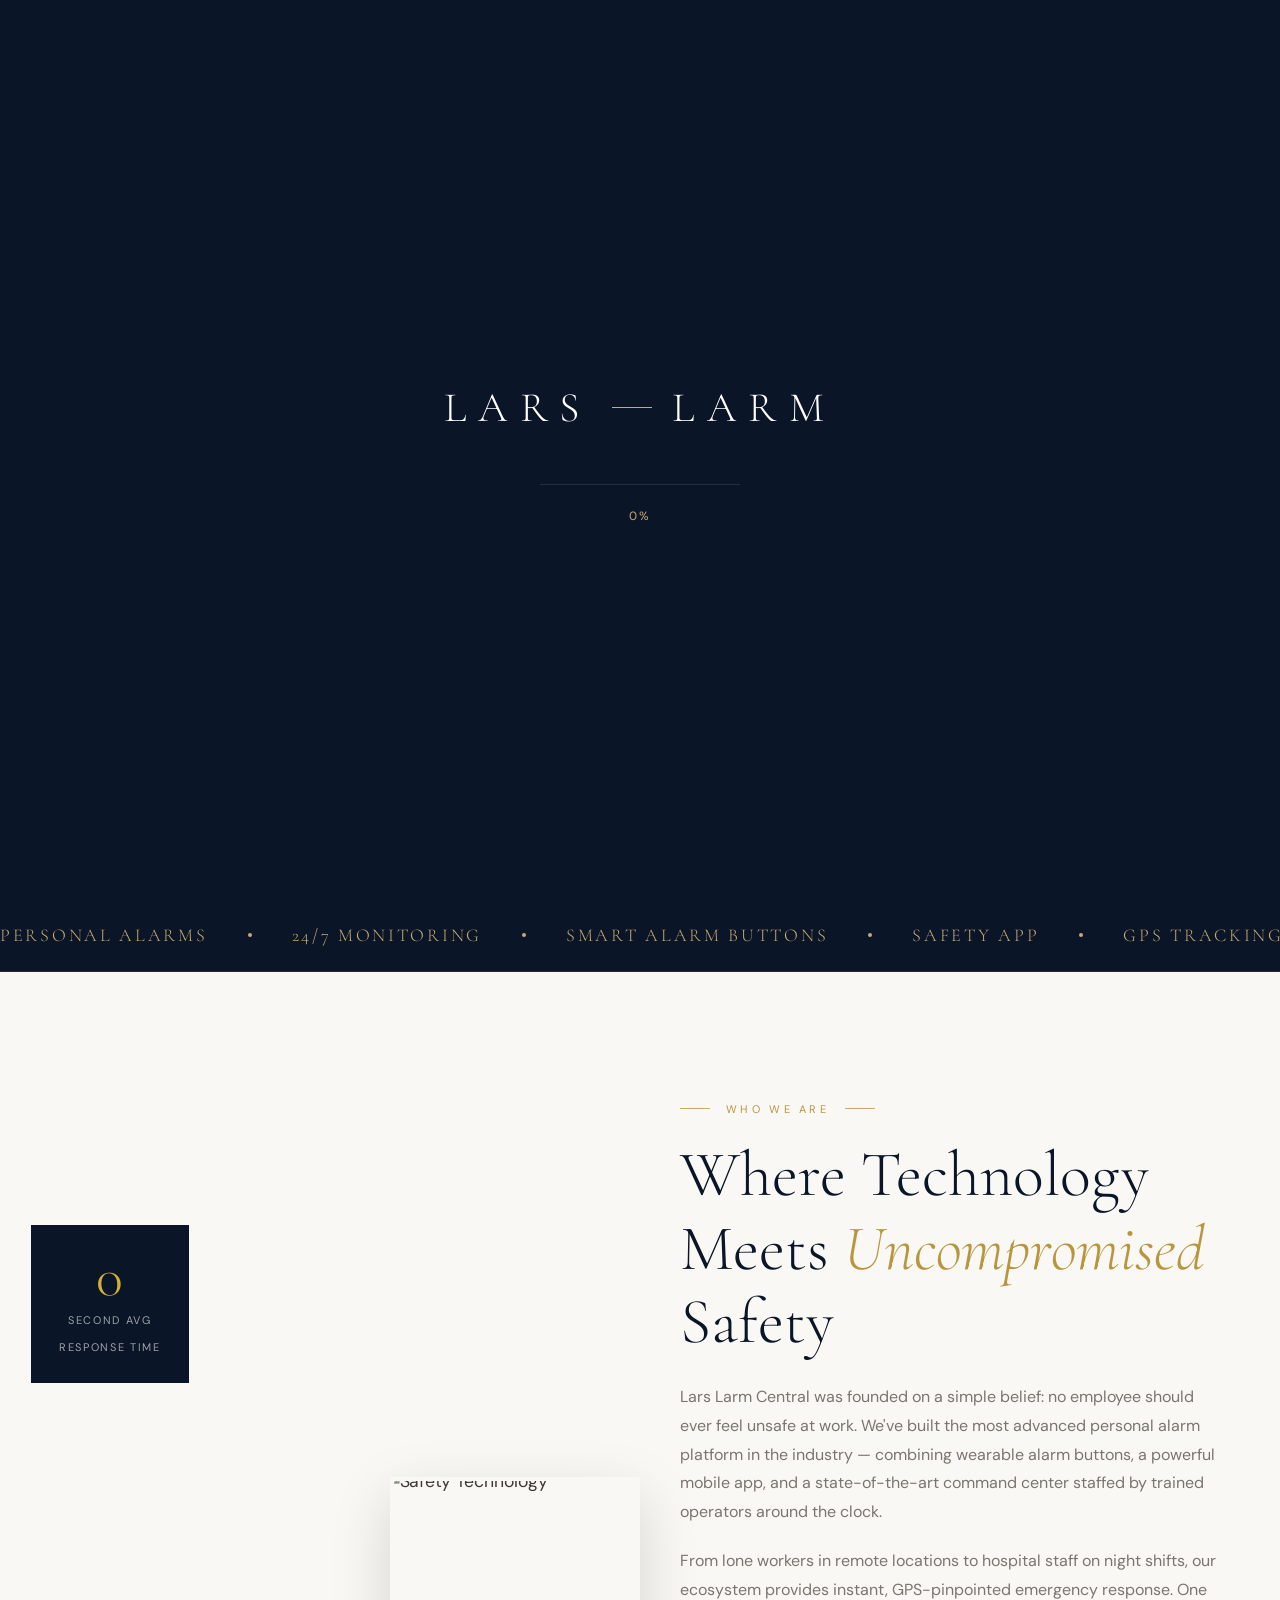
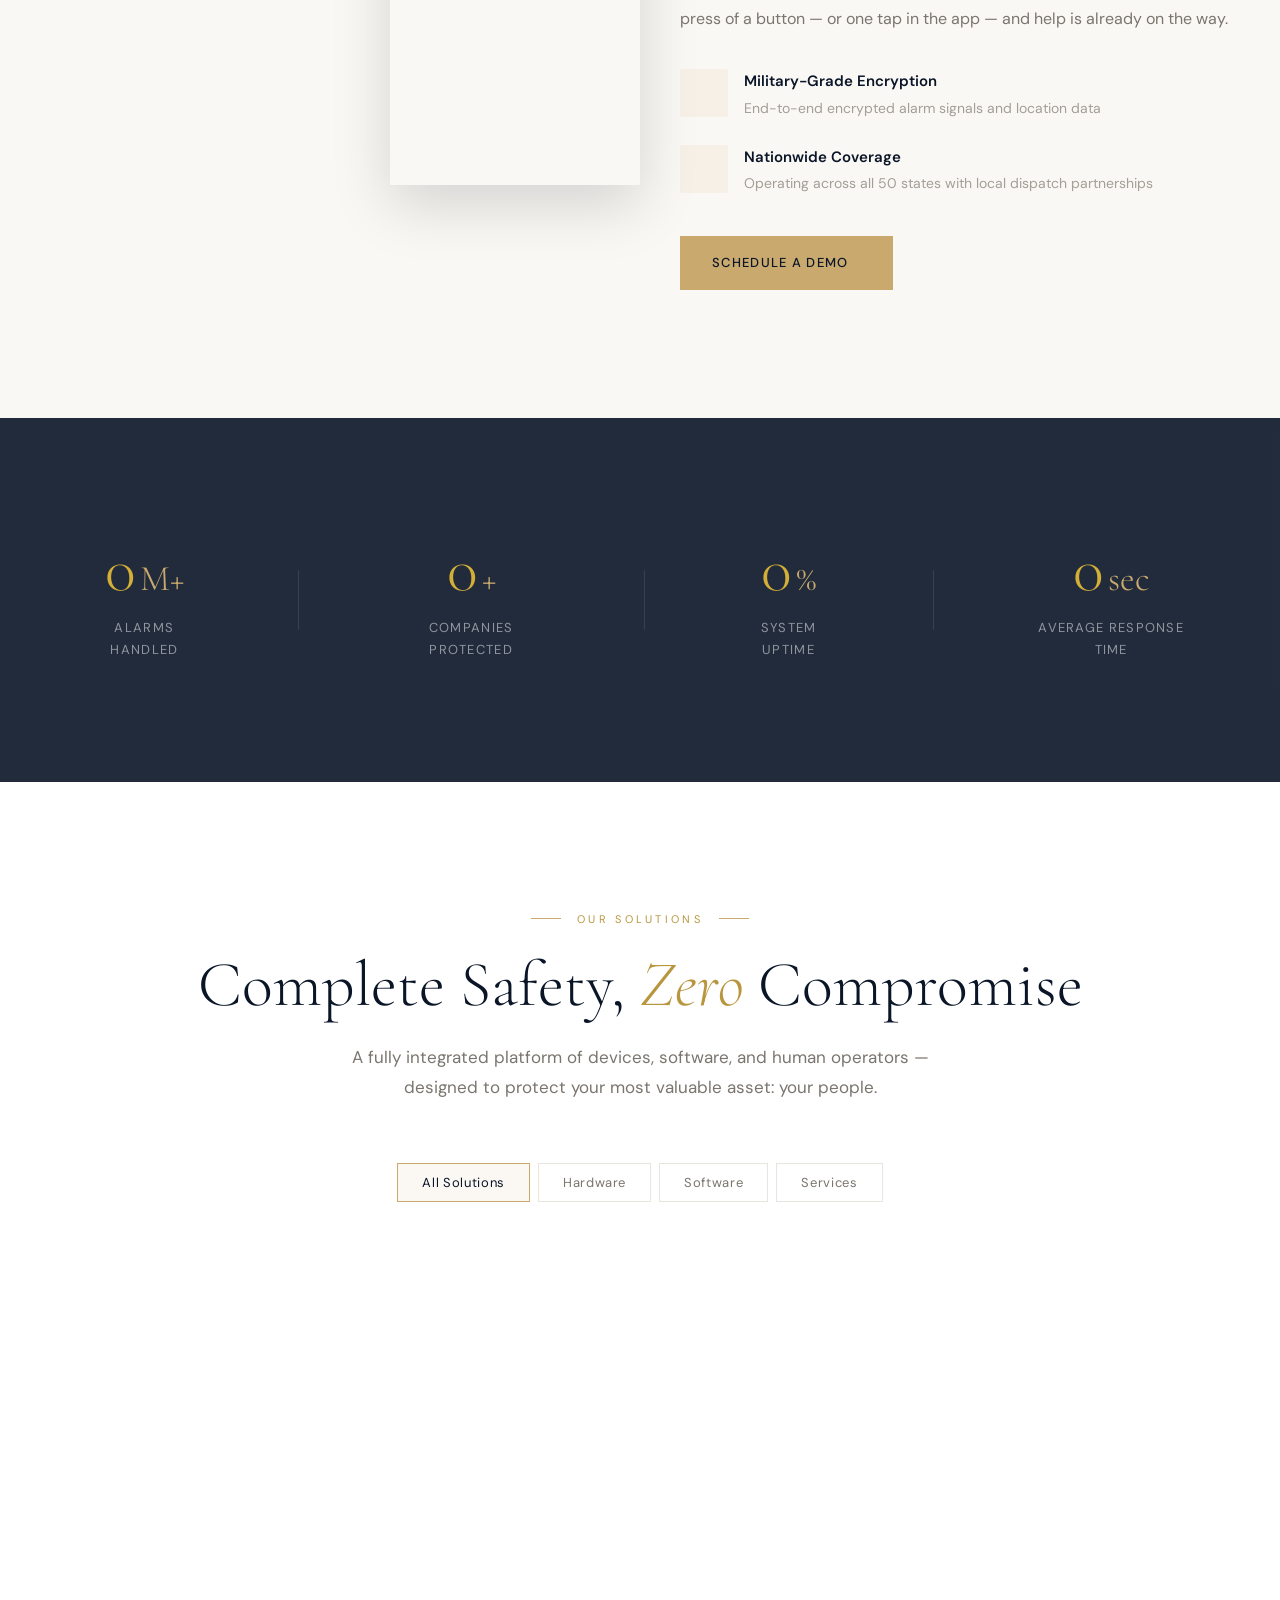
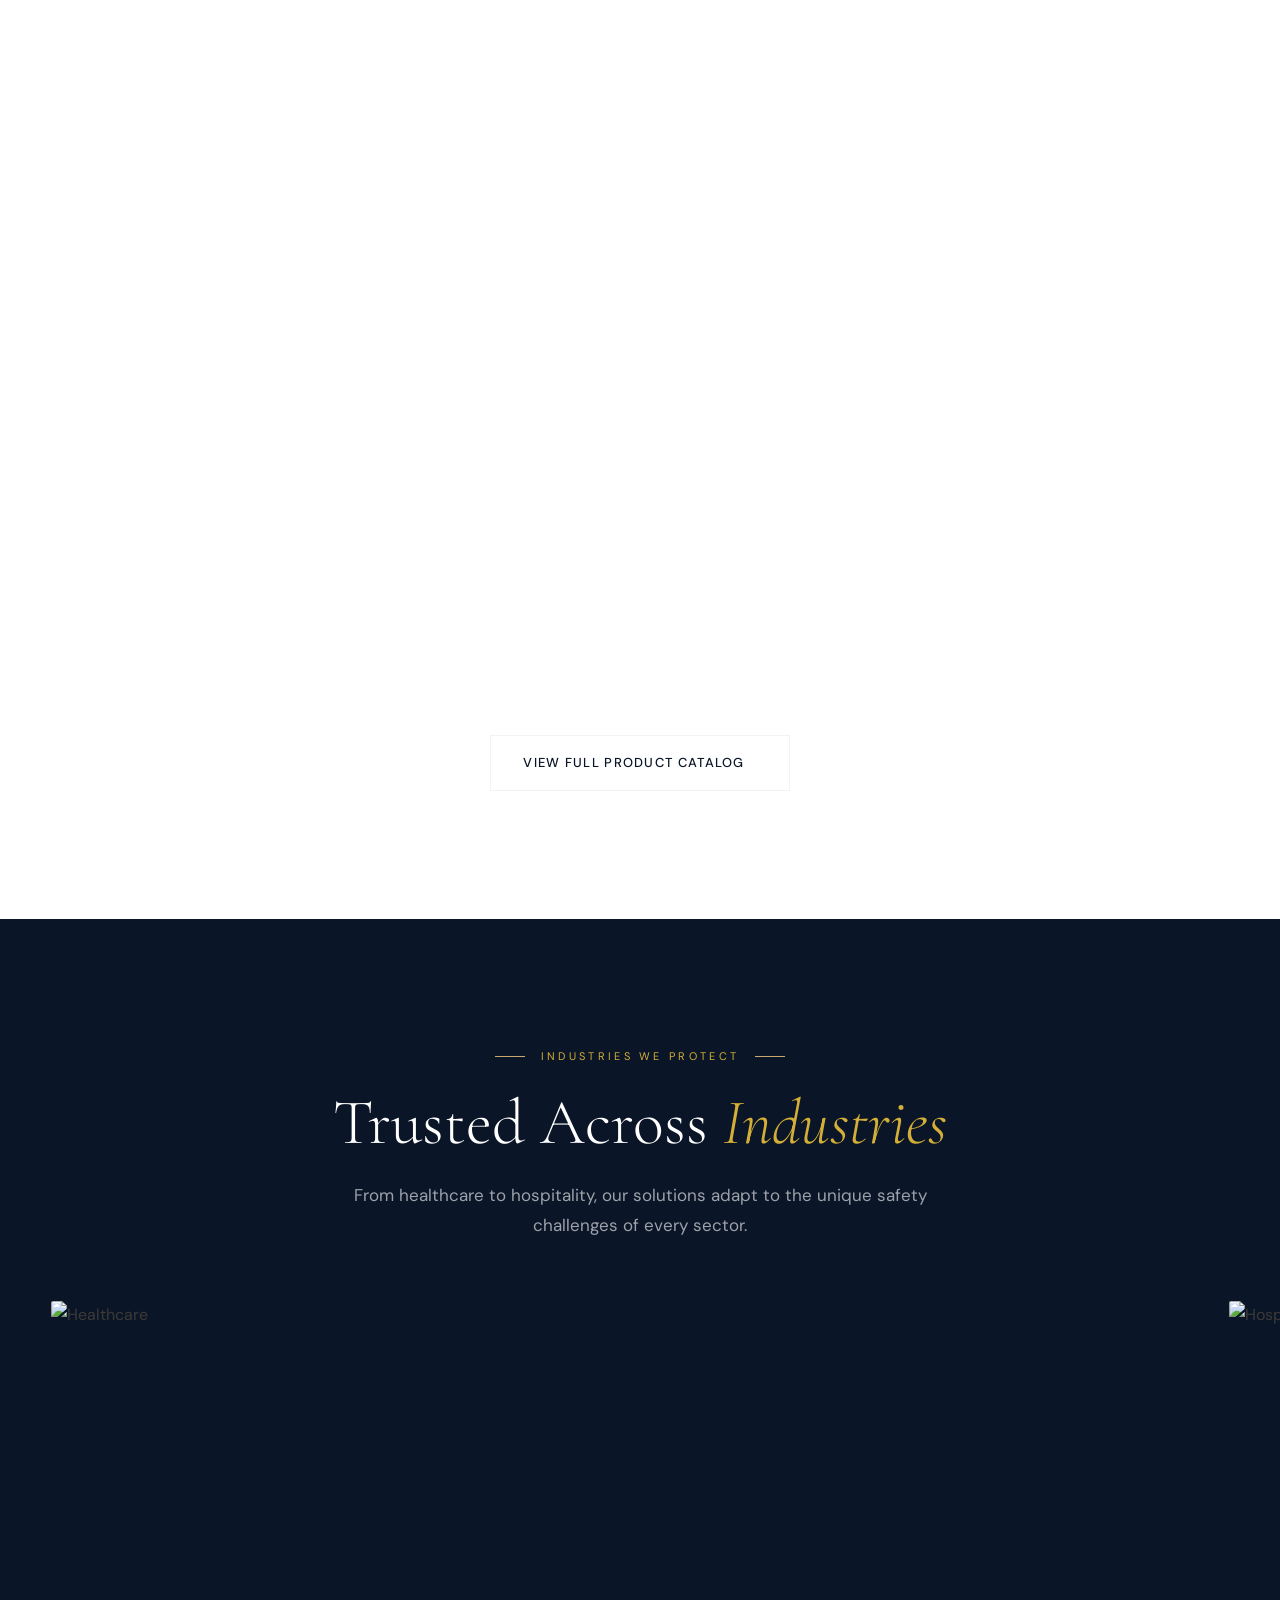
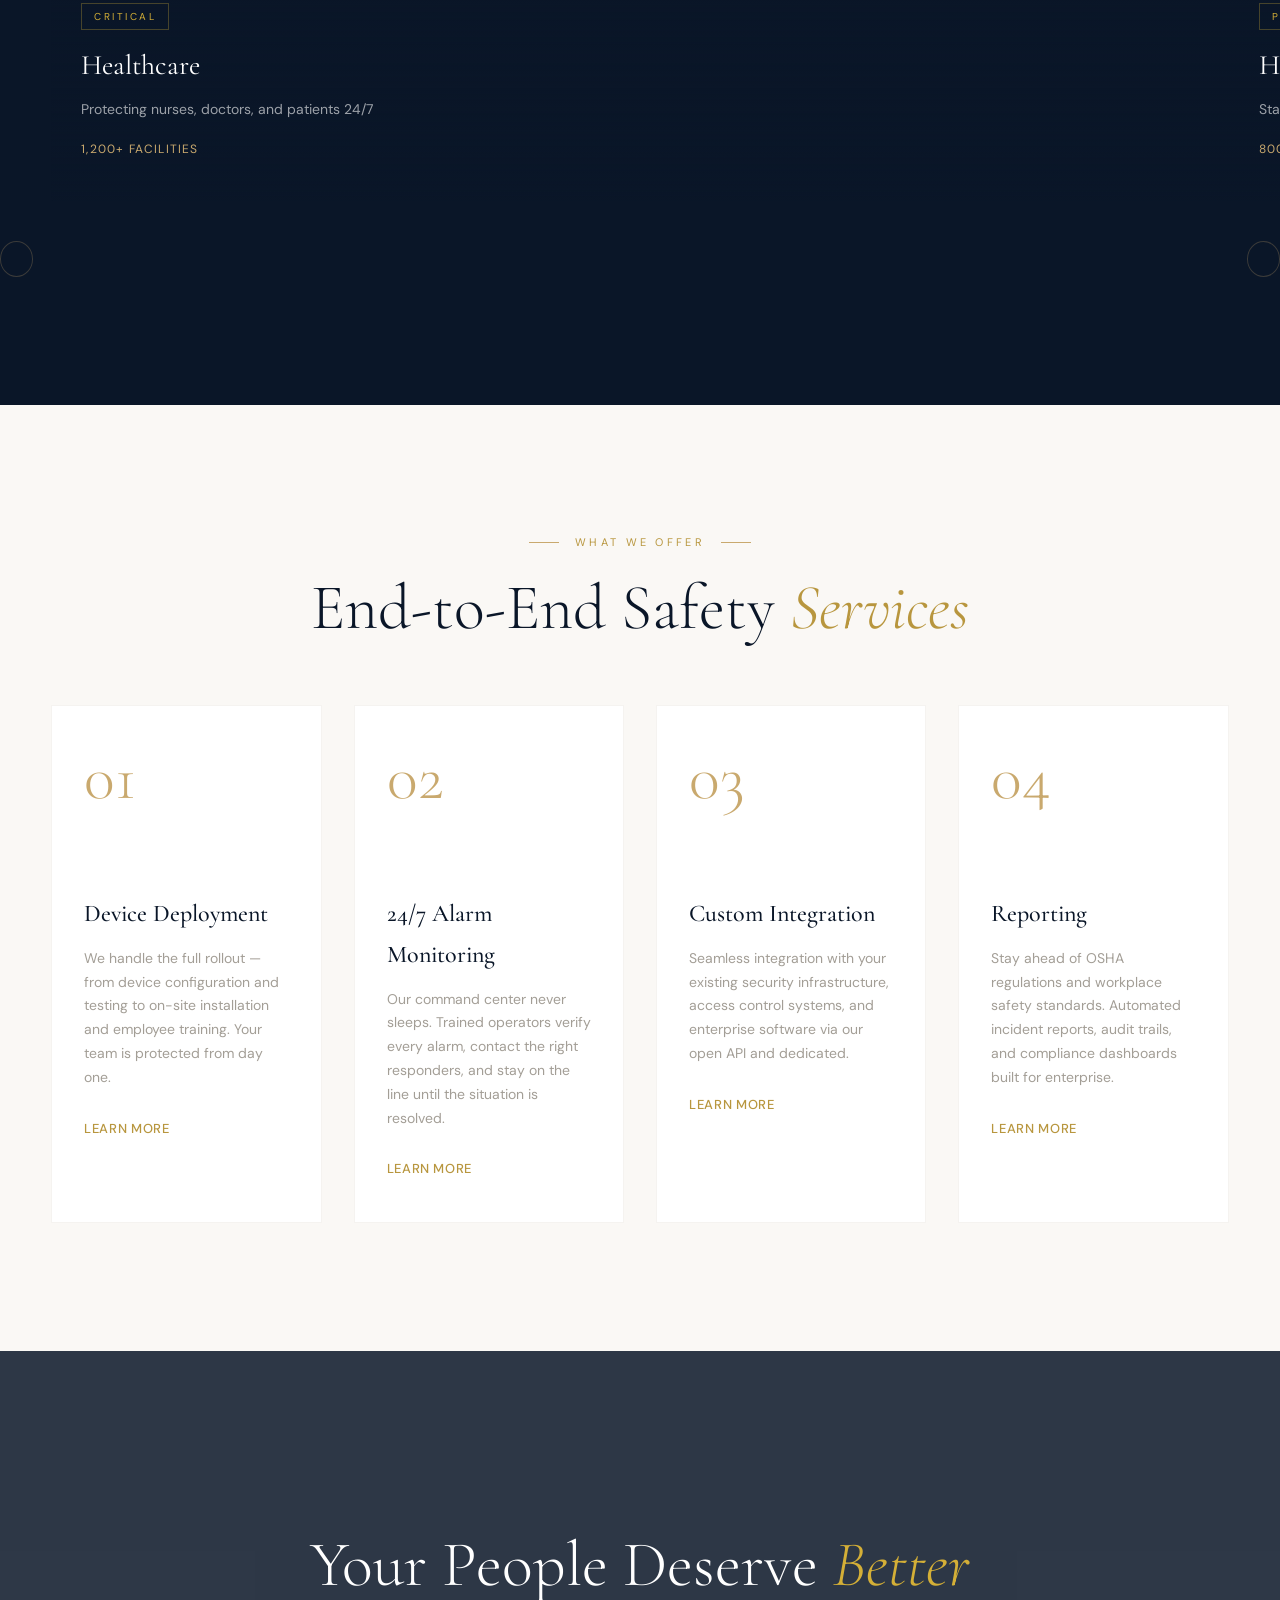
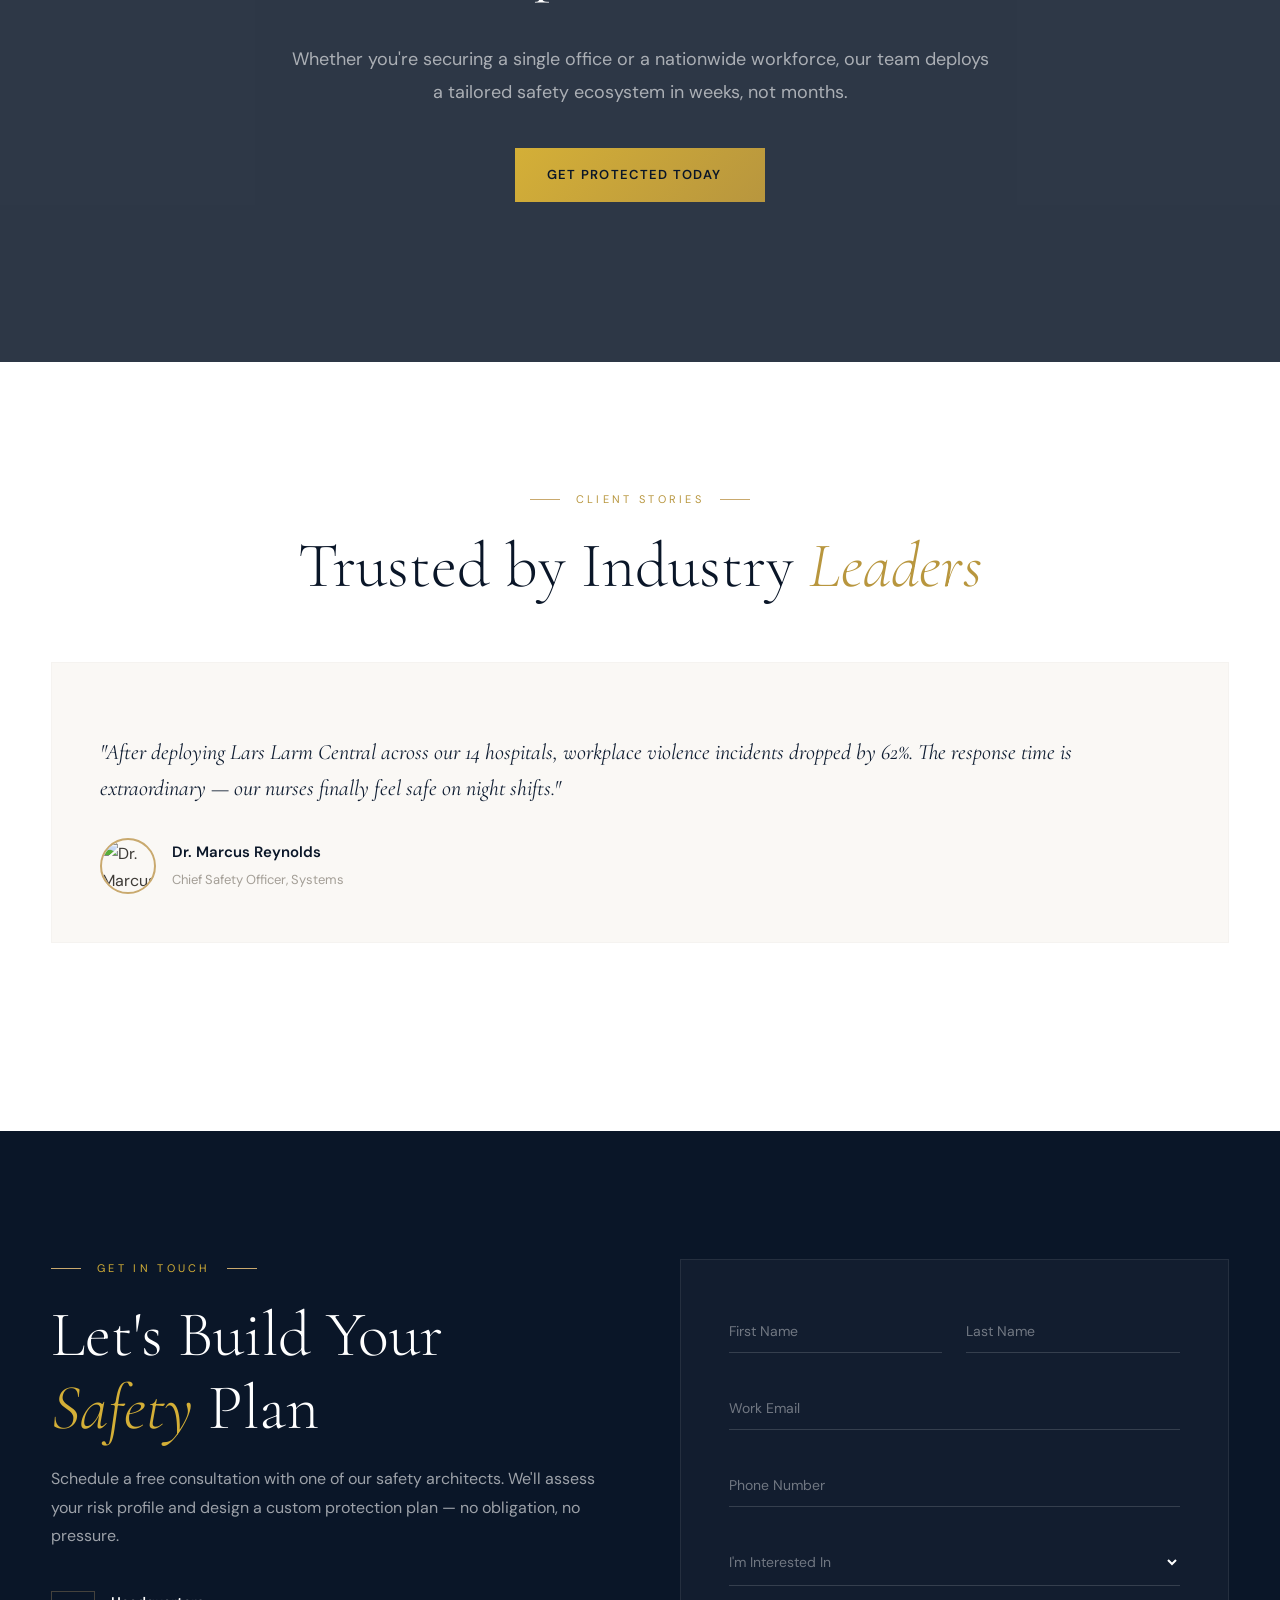
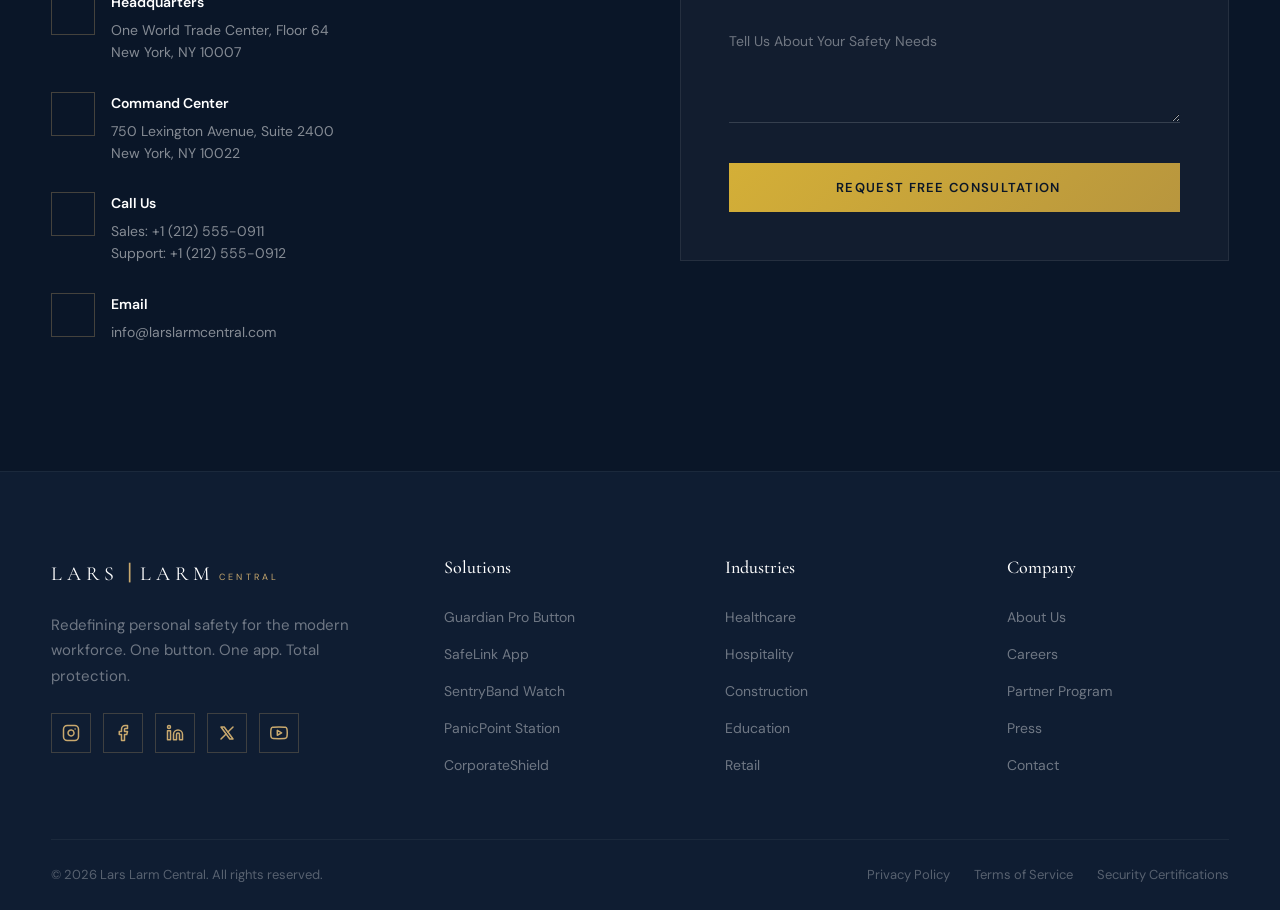
==== index.html @ afd038c5 "mobil" ====
<!doctype html>
<html lang="en">
  <head>
    <meta charset="UTF-8" />
    <meta name="viewport" content="width=device-width, initial-scale=1.0" />
    <title>Lars | Premium</title>
    <meta
      name="description"
      content="Elite personal alarm systems for businesses. 24/7 monitoring, smart alarm buttons, and a powerful safety app — protecting your workforce across New York and beyond."
    />

    <!-- Preconnect for performance -->
    <link rel="preconnect" href="https://fonts.googleapis.com" />
    <link rel="preconnect" href="https://fonts.gstatic.com" crossorigin />

    <!-- Premium Typography -->
    <link
      href="https://fonts.googleapis.com/css2?family=Cormorant+Garamond:ital,wght@0,300;0,400;0,500;0,600;0,700;1,300;1,400&family=DM+Sans:ital,opsz,wght@0,9..40,300;0,9..40,400;0,9..40,500;0,9..40,700;1,9..40,400&display=swap"
      rel="stylesheet"
    />

    <!-- GSAP for premium animations -->
    <script src="https://cdnjs.cloudflare.com/ajax/libs/gsap/3.12.5/gsap.min.js"></script>
    <script src="https://cdnjs.cloudflare.com/ajax/libs/gsap/3.12.5/ScrollTrigger.min.js"></script>
    <script src="https://cdnjs.cloudflare.com/ajax/libs/gsap/3.12.5/ScrollToPlugin.min.js"></script>

    <!-- Swiper for elegant sliders -->
    <link
      rel="stylesheet"
      href="https://cdn.jsdelivr.net/npm/swiper@11/swiper-bundle.min.css"
    />
    <script src="https://cdn.jsdelivr.net/npm/swiper@11/swiper-bundle.min.js"></script>

    <!-- Lucide Icons -->
    <script src="https://unpkg.com/lucide@latest"></script>

    <link rel="stylesheet" href="css/style.css" />
  </head>
  <body>
    <!-- ============ CUSTOM CURSOR ============ -->
    <div class="cursor" id="cursor"></div>
    <div class="cursor-follower" id="cursor-follower"></div>

    <!-- ============ PRELOADER ============ -->
    <div class="preloader" id="preloader">
      <div class="preloader-inner">
        <div class="preloader-logo">
          <span class="preloader-text">LARS</span>
          <span class="preloader-divider"></span>
          <span class="preloader-text">LARM</span>
        </div>
        <div class="preloader-bar">
          <div class="preloader-progress" id="preloader-progress"></div>
        </div>
        <span class="preloader-percent" id="preloader-percent">0%</span>
      </div>
    </div>

    <!-- ============ NAVIGATION ============ -->
    <header class="header" id="header">
      <nav class="nav">
        <a href="#" class="nav-logo">
          <span class="logo-text">LA<span class="logo-mobile-hide">RS</span></span>
          <span class="logo-separator">|</span>
          <span class="logo-text">LARM</span>
          <span class="logo-sub">CENTRAL</span>
        </a>

        <ul class="nav-links" id="nav-links">
          <li>
            <a href="#hero" class="nav-link active" data-hover="Home">Home</a>
          </li>
          <li>
            <a href="#about" class="nav-link" data-hover="About">About</a>
          </li>
          <li>
            <a href="#properties" class="nav-link" data-hover="Solutions">Solutions</a
            >
          </li>
          <li>
            <a href="#services" class="nav-link" data-hover="Services"
              >Services</a
            >
          </li>
          <li>
            <a href="#testimonials" class="nav-link" data-hover="Reviews"
              >Reviews</a
            >
          </li>
          <li>
            <a href="#contact" class="nav-link" data-hover="Contact">Contact</a>
          </li>
        </ul>

        <div class="nav-actions">
          <button class="nav-cta magnetic-btn">Demo</button>
          <button
            class="theme-toggle magnetic-btn"
            id="theme-toggle"
            aria-label="Toggle dark mode"
          >
            <div class="theme-toggle-track">
              <div class="theme-toggle-thumb">
                <svg
                  class="theme-icon sun-icon"
                  viewBox="0 0 24 24"
                  fill="none"
                  stroke="currentColor"
                  stroke-width="2"
                >
                  <circle cx="12" cy="12" r="5" />
                  <line x1="12" y1="1" x2="12" y2="3" />
                  <line x1="12" y1="21" x2="12" y2="23" />
                  <line x1="4.22" y1="4.22" x2="5.64" y2="5.64" />
                  <line x1="18.36" y1="18.36" x2="19.78" y2="19.78" />
                  <line x1="1" y1="12" x2="3" y2="12" />
                  <line x1="21" y1="12" x2="23" y2="12" />
                  <line x1="4.22" y1="19.78" x2="5.64" y2="18.36" />
                  <line x1="18.36" y1="5.64" x2="19.78" y2="4.22" />
                </svg>
                <svg
                  class="theme-icon moon-icon"
                  viewBox="0 0 24 24"
                  fill="none"
                  stroke="currentColor"
                  stroke-width="2"
                >
                  <path d="M21 12.79A9 9 0 1 1 11.21 3 7 7 0 0 0 21 12.79z" />
                </svg>
              </div>
            </div>
          </button>
          <button class="nav-toggle" id="nav-toggle" aria-label="Toggle menu">
            <span></span>
            <span></span>
            <span></span>
          </button>
        </div>
      </nav>
    </header>

    <!-- ============ MOBILE MENU ============ -->
    <div class="mobile-menu" id="mobile-menu">
      <div class="mobile-menu-inner">
        <ul class="mobile-menu-links">
          <li><a href="#hero" class="mobile-link">Home</a></li>
          <li><a href="#about" class="mobile-link">About</a></li>
          <li><a href="#properties" class="mobile-link">Solutions</a></li>
          <li><a href="#neighborhoods" class="mobile-link">Industries</a></li>
          <li><a href="#services" class="mobile-link">Services</a></li>
          <li><a href="#testimonials" class="mobile-link">Reviews</a></li>
          <li><a href="#contact" class="mobile-link">Contact</a></li>
        </ul>
        <div class="mobile-menu-footer">
          <p>+1 (212) 555-0911</p>
          <p>info@larslarmcentral.com</p>
        </div>
      </div>
    </div>

    <!-- ============ HERO SECTION ============ -->
    <section class="hero" id="hero">
      <div class="hero-bg">
        <div
          class="hero-slide active"
          style="
            background-image: url(&quot;https://images.unsplash.com/photo-1497366216548-37526070297c?w=1920&q=80&quot;);
          "
        ></div>
        <div
          class="hero-slide"
          style="
            background-image: url(&quot;https://images.unsplash.com/photo-1553877522-43269d4ea984?w=1920&q=80&quot;);
          "
        ></div>
        <div
          class="hero-slide"
          style="
            background-image: url(&quot;https://images.unsplash.com/photo-1551434678-e076c223a692?w=1920&q=80&quot;);
          "
        ></div>
        <div class="hero-overlay"></div>
      </div>

      <div class="hero-particles" id="hero-particles"></div>

      <div class="hero-content">
        <div class="hero-badge">
          <span class="badge-line"></span>
          <span class="badge-text">Enterprise Solutions</span>
          <span class="badge-line"></span>
        </div>
        <h1 class="hero-title">
          <span class="title-line"
            ><span class="title-word">Protecting</span></span
          >
          <span class="title-line"
            ><span class="title-word">Every</span>
            <span class="title-word accent">Heartbeat</span></span
          >
        </h1>
        <p class="hero-subtitle">
          One tap. Instant response. Our personal alarm ecosystem connects your
          workforce to a 24/7 command center — because every second matters when
          safety is on the line.
        </p>
        <div class="hero-actions">
          <a href="#properties" class="btn btn-primary magnetic-btn">
            <span class="btn-text">Solutions</span>
            <span class="btn-icon"><i data-lucide="arrow-right"></i></span>
          </a>
          <a href="#about" class="btn btn-outline magnetic-btn">
            <span class="btn-text">How It Works</span>
          </a>
        </div>
      </div>

      <div class="hero-scroll-indicator">
        <div class="scroll-line"></div>
        <span>Scroll to explore</span>
      </div>

      <div class="hero-slide-counter">
        <span class="current-slide">01</span>
        <span class="slide-divider">/</span>
        <span class="total-slides">03</span>
      </div>
    </section>

    <!-- ============ MARQUEE BANNER ============ -->
    <div class="marquee-section">
      <div class="marquee-track">
        <div class="marquee-content">
          <span>Personal Alarms</span><span class="marquee-dot"></span>
          <span>24/7 Monitoring</span><span class="marquee-dot"></span>
          <span>Smart Alarm Buttons</span><span class="marquee-dot"></span>
          <span>Safety App</span><span class="marquee-dot"></span>
          <span>GPS Tracking</span><span class="marquee-dot"></span>
          <span>Instant Response</span><span class="marquee-dot"></span>
          <span>Personal Alarms</span><span class="marquee-dot"></span>
          <span>24/7 Monitoring</span><span class="marquee-dot"></span>
          <span>Smart Alarm Buttons</span><span class="marquee-dot"></span>
          <span>Safety App</span><span class="marquee-dot"></span>
          <span>GPS Tracking</span><span class="marquee-dot"></span>
          <span>Instant Response</span><span class="marquee-dot"></span>
        </div>
      </div>
    </div>

    <!-- ============ ABOUT SECTION ============ -->
    <section class="about" id="about">
      <div class="container">
        <div class="about-grid">
          <div class="about-images">
            <div class="about-img-wrapper img-reveal">
              <img
                src="https://images.unsplash.com/photo-1550751827-4bd374c3f58b?w=800&q=80"
                alt="Command Center Operations"
                class="about-img-main"
              />
            </div>
            <div class="about-img-wrapper about-img-float img-reveal">
              <img
                src="https://images.unsplash.com/photo-1581091226825-a6a2a5aee158?w=600&q=80"
                alt="Safety Technology"
                class="about-img-secondary"
              />
            </div>
            <div class="about-experience">
              <span class="exp-number" data-count="8">0</span>
              <span class="exp-text">Second Avg<br />Response Time</span>
            </div>
          </div>
          <div class="about-content">
            <div class="section-tag">
              <span class="tag-line"></span>
              <span>Who We Are</span>
              <span class="tag-line"></span>
            </div>
            <h2 class="section-title split-text">
              Where Technology Meets <em>Uncompromised</em> Safety
            </h2>
            <p class="about-text">
              Lars Larm Central was founded on a simple belief: no employee
              should ever feel unsafe at work. We've built the most advanced
              personal alarm platform in the industry — combining wearable alarm
              buttons, a powerful mobile app, and a state-of-the-art command
              center staffed by trained operators around the clock.
            </p>
            <p class="about-text">
              From lone workers in remote locations to hospital staff on night
              shifts, our ecosystem provides instant, GPS-pinpointed emergency
              response. One press of a button — or one tap in the app — and help
              is already on the way.
            </p>

            <div class="about-features">
              <div class="about-feature">
                <div class="feature-icon">
                  <i data-lucide="shield-check"></i>
                </div>
                <div>
                  <h4>Military-Grade Encryption</h4>
                  <p>End-to-end encrypted alarm signals and location data</p>
                </div>
              </div>
              <div class="about-feature">
                <div class="feature-icon">
                  <i data-lucide="globe"></i>
                </div>
                <div>
                  <h4>Nationwide Coverage</h4>
                  <p>Operating across all 50 states with local dispatch partnerships</p>
                </div>
              </div>
            </div>

            <a href="#contact" class="btn btn-primary magnetic-btn">
              <span class="btn-text">Schedule a Demo</span>
              <span class="btn-icon"><i data-lucide="arrow-right"></i></span>
            </a>
          </div>
        </div>
      </div>
    </section>

    <!-- ============ STATS SECTION ============ -->
    <section class="stats">
      <div
        class="stats-bg"
        style="
          background-image: url(&quot;https://images.unsplash.com/photo-1480714378408-67cf0d13bc1b?w=1920&q=80&quot;);
        "
      ></div>
      <div class="stats-overlay"></div>
      <div class="container">
        <div class="stats-grid">
          <div class="stat-item">
            <span class="stat-number" data-count="2.4">0</span>
            <span class="stat-suffix">M+</span>
            <span class="stat-label">Alarms Handled</span>
          </div>
          <div class="stat-divider"></div>
          <div class="stat-item">
            <span class="stat-number" data-count="4800">0</span>
            <span class="stat-suffix">+</span>
            <span class="stat-label">Companies Protected</span>
          </div>
          <div class="stat-divider"></div>
          <div class="stat-item">
            <span class="stat-number" data-count="99.7">0</span>
            <span class="stat-suffix">%</span>
            <span class="stat-label">System Uptime</span>
          </div>
          <div class="stat-divider"></div>
          <div class="stat-item">
            <span class="stat-number" data-count="8">0</span>
            <span class="stat-suffix">sec</span>
            <span class="stat-label">Average Response Time</span>
          </div>
        </div>
      </div>
    </section>

    <!-- ============ SOLUTIONS SECTION ============ -->
    <section class="properties" id="properties">
      <div class="container">
        <div class="section-header">
          <div class="section-tag">
            <span class="tag-line"></span>
            <span>Our Solutions</span>
            <span class="tag-line"></span>
          </div>
          <h2 class="section-title split-text">
            Complete Safety, <em>Zero</em> Compromise
          </h2>
          <p class="section-desc">
            A fully integrated platform of devices, software, and human
            operators — designed to protect your most valuable asset: your
            people.
          </p>
        </div>

        <div class="property-filters">
          <button class="filter-btn active" data-filter="all">
            All Solutions
          </button>
          <button class="filter-btn" data-filter="hardware">Hardware</button>
          <button class="filter-btn" data-filter="software">Software</button>
          <button class="filter-btn" data-filter="service">Services</button>
        </div>

        <div class="property-grid">
          <!-- Solution 1 -->
          <div class="property-card" data-category="hardware">
            <div class="property-image">
              <img
                src="https://images.unsplash.com/photo-1544197150-b99a580bb7a8?w=800&q=80"
                alt="Guardian Pro Alarm Button"
                loading="lazy"
              />
              <div class="property-overlay">
                <span class="property-tag">Best Seller</span>
                <button
                  class="property-favorite magnetic-btn"
                  aria-label="Save solution"
                >
                  <i data-lucide="heart"></i>
                </button>
              </div>
              <div class="property-quick-view">
                <span>View Details</span>
                <i data-lucide="arrow-up-right"></i>
              </div>
            </div>
            <div class="property-info">
              <div class="property-location">
                <i data-lucide="radio"></i>
                <span>Wearable Device</span>
              </div>
              <h3 class="property-title">Guardian Pro Alarm Button</h3>
              <p class="property-price">From $12/month per device</p>
              <div class="property-details">
                <span><i data-lucide="battery-charging"></i>Battery</span>
                <span><i data-lucide="droplets"></i> IP67</span>
                <span><i data-lucide="locate"></i> GPS</span>
              </div>
            </div>
          </div>

          <!-- Solution 2 -->
          <div class="property-card" data-category="software">
            <div class="property-image">
              <img
                src="img/4.png"
                alt="SafeLink Mobile App"
                loading="lazy"
              />
              <div class="property-overlay">
                <span class="property-tag">New Release</span>
                <button
                  class="property-favorite magnetic-btn"
                  aria-label="Save solution"
                >
                  <i data-lucide="heart"></i>
                </button>
              </div>
              <div class="property-quick-view">
                <span>View Details</span>
                <i data-lucide="arrow-up-right"></i>
              </div>
            </div>
            <div class="property-info">
              <div class="property-location">
                <i data-lucide="smartphone"></i>
                <span>iOS &amp; Android</span>
              </div>
              <h3 class="property-title">SafeLink Mobile App</h3>
              <p class="property-price">From $8/month per user</p>
              <div class="property-details">
                <span><i data-lucide="shield"></i> Silent Alarm</span>
                <span><i data-lucide="video"></i> Live Stream</span>
                <span><i data-lucide="users"></i> Team Alerts</span>
              </div>
            </div>
          </div>

          <!-- Solution 3 -->
          <div class="property-card" data-category="service">
            <div class="property-image">
              <img
                src="https://images.unsplash.com/photo-1551434678-e076c223a692?w=800&q=80"
                alt="Command Center"
                loading="lazy"
              />
              <div class="property-overlay">
                <span class="property-tag">Premium</span>
                <button
                  class="property-favorite magnetic-btn"
                  aria-label="Save solution"
                >
                  <i data-lucide="heart"></i>
                </button>
              </div>
              <div class="property-quick-view">
                <span>View Details</span>
                <i data-lucide="arrow-up-right"></i>
              </div>
            </div>
            <div class="property-info">
              <div class="property-location">
                <i data-lucide="headphones"></i>
                <span>24/7 Staffed Operators</span>
              </div>
              <h3 class="property-title">Command Center Monitoring</h3>
              <p class="property-price">Custom Enterprise Pricing</p>
              <div class="property-details">
                <span><i data-lucide="clock"></i> 24/7/365</span>
                <span><i data-lucide="languages"></i> 12 Languages</span>
                <span><i data-lucide="zap"></i> 8s Response</span>
              </div>
            </div>
          </div>

          <!-- Solution 4 -->
          <div class="property-card" data-category="hardware software">
            <div class="property-image">
              <img
                src="https://images.unsplash.com/photo-1523275335684-37898b6baf30?w=800&q=80"
                alt="SentryBand Wearable"
                loading="lazy"
              />
              <div class="property-overlay">
                <span class="property-tag">Innovative</span>
                <button
                  class="property-favorite magnetic-btn"
                  aria-label="Save solution"
                >
                  <i data-lucide="heart"></i>
                </button>
              </div>
              <div class="property-quick-view">
                <span>View Details</span>
                <i data-lucide="arrow-up-right"></i>
              </div>
            </div>
            <div class="property-info">
              <div class="property-location">
                <i data-lucide="watch"></i>
                <span>Smart Wearable</span>
              </div>
              <h3 class="property-title">SentryBand Wristwatch</h3>
              <p class="property-price">From $18/month per device</p>
              <div class="property-details">
                <span><i data-lucide="heart-pulse"></i> Heart Rate</span>
                <span><i data-lucide="thermometer"></i> Fall Detect</span>
                <span><i data-lucide="wifi"></i> 4G + WiFi</span>
              </div>
            </div>
          </div>

          <!-- Solution 5 -->
          <div class="property-card" data-category="software service">
            <div class="property-image">
              <img
                src="https://images.unsplash.com/photo-1460925895917-afdab827c52f?w=800&q=80"
                alt="Dashboard Analytics"
                loading="lazy"
              />
              <div class="property-overlay">
                <span class="property-tag">Enterprise</span>
                <button
                  class="property-favorite magnetic-btn"
                  aria-label="Save solution"
                >
                  <i data-lucide="heart"></i>
                </button>
              </div>
              <div class="property-quick-view">
                <span>View Details</span>
                <i data-lucide="arrow-up-right"></i>
              </div>
            </div>
            <div class="property-info">
              <div class="property-location">
                <i data-lucide="layout-dashboard"></i>
                <span>Cloud Platform</span>
              </div>
              <h3 class="property-title">CorporateShield Dashboard</h3>
              <p class="property-price">From $299/month per org</p>
              <div class="property-details">
                <span><i data-lucide="bar-chart-3"></i> Analytics</span>
                <span><i data-lucide="map"></i> Live Map</span>
                <span><i data-lucide="file-text"></i> Compliance</span>
              </div>
            </div>
          </div>

          <!-- Solution 6 -->
          <div class="property-card" data-category="hardware">
            <div class="property-image">
              <img
                src="https://images.unsplash.com/photo-1558002038-1055907df827?w=800&q=80"
                alt="Fixed Panic Station"
                loading="lazy"
              />
              <div class="property-overlay">
                <span class="property-tag">Essential</span>
                <button
                  class="property-favorite magnetic-btn"
                  aria-label="Save solution"
                >
                  <i data-lucide="heart"></i>
                </button>
              </div>
              <div class="property-quick-view">
                <span>View Details</span>
                <i data-lucide="arrow-up-right"></i>
              </div>
            </div>
            <div class="property-info">
              <div class="property-location">
                <i data-lucide="bell-ring"></i>
                <span>Fixed Installation</span>
              </div>
              <h3 class="property-title">PanicPoint Wall Station</h3>
              <p class="property-price">From $6/month per unit</p>
              <div class="property-details">
                <span><i data-lucide="plug-zap"></i> PoE</span>
                <span><i data-lucide="volume-2"></i>Audio</span>
                <span><i data-lucide="lock"></i> Tamper</span>
              </div>
            </div>
          </div>
        </div>

        <div class="properties-cta">
          <a href="#" class="btn btn-outline-dark magnetic-btn">
            <span class="btn-text">View Full Product Catalog</span>
            <span class="btn-icon"><i data-lucide="arrow-right"></i></span>
          </a>
        </div>
      </div>
    </section>

    <!-- ============ INDUSTRIES SECTION ============ -->
    <section class="neighborhoods" id="neighborhoods">
      <div class="container">
        <div class="section-header">
          <div class="section-tag light">
            <span class="tag-line"></span>
            <span>Industries We Protect</span>
            <span class="tag-line"></span>
          </div>
          <h2 class="section-title light split-text">
            Trusted Across <em>Industries</em>
          </h2>
          <p class="section-desc light">
            From healthcare to hospitality, our solutions adapt to the unique
            safety challenges of every sector.
          </p>
        </div>
      </div>

      <div class="neighborhood-slider">
        <div class="swiper neighborhood-swiper">
          <div class="swiper-wrapper">
            <div class="swiper-slide">
              <div class="neighborhood-card">
                <div class="neighborhood-img">
                  <img
                    src="https://images.unsplash.com/photo-1519494026892-80bbd2d6fd0d?w=800&q=80"
                    alt="Healthcare"
                    loading="lazy"
                  />
                </div>
                <div class="neighborhood-content">
                  <span class="neighborhood-city">Critical</span>
                  <h3>Healthcare</h3>
                  <p>Protecting nurses, doctors, and patients 24/7</p>
                  <span class="neighborhood-count">1,200+ Facilities</span>
                </div>
              </div>
            </div>
            <div class="swiper-slide">
              <div class="neighborhood-card">
                <div class="neighborhood-img">
                  <img
                    src="https://images.unsplash.com/photo-1566073771259-6a8506099945?w=800&q=80"
                    alt="Hospitality"
                    loading="lazy"
                  />
                </div>
                <div class="neighborhood-content">
                  <span class="neighborhood-city">Premium</span>
                  <h3>Hospitality</h3>
                  <p>Staff safety for hotels, resorts, and venues</p>
                  <span class="neighborhood-count">800+ Properties</span>
                </div>
              </div>
            </div>
            <div class="swiper-slide">
              <div class="neighborhood-card">
                <div class="neighborhood-img">
                  <img
                    src="https://images.unsplash.com/photo-1504307651254-35680f356dfd?w=800&q=80"
                    alt="Construction"
                    loading="lazy"
                  />
                </div>
                <div class="neighborhood-content">
                  <span class="neighborhood-city">Industrial</span>
                  <h3>Construction</h3>
                  <p>Lone worker protection on every job site</p>
                  <span class="neighborhood-count">650+ Sites</span>
                </div>
              </div>
            </div>
            <div class="swiper-slide">
              <div class="neighborhood-card">
                <div class="neighborhood-img">
                  <img
                    src="https://images.unsplash.com/photo-1497366216548-37526070297c?w=800&q=80"
                    alt="Corporate Offices"
                    loading="lazy"
                  />
                </div>
                <div class="neighborhood-content">
                  <span class="neighborhood-city">Enterprise</span>
                  <h3>Corporate Offices</h3>
                  <p>Workplace safety at scale for Fortune 500</p>
                  <span class="neighborhood-count">2,100+ Offices</span>
                </div>
              </div>
            </div>
            <div class="swiper-slide">
              <div class="neighborhood-card">
                <div class="neighborhood-img">
                  <img
                    src="https://images.unsplash.com/photo-1580582932707-520aed937b7b?w=800&q=80"
                    alt="Education"
                    loading="lazy"
                  />
                </div>
                <div class="neighborhood-content">
                  <span class="neighborhood-city">Essential</span>
                  <h3>Education</h3>
                  <p>Campus-wide protection for staff and students</p>
                  <span class="neighborhood-count">430+ Campuses</span>
                </div>
              </div>
            </div>
            <div class="swiper-slide">
              <div class="neighborhood-card">
                <div class="neighborhood-img">
                  <img
                    src="https://images.unsplash.com/photo-1586769852044-692d6e3703f0?w=800&q=80"
                    alt="Retail"
                    loading="lazy"
                  />
                </div>
                <div class="neighborhood-content">
                  <span class="neighborhood-city">Commercial</span>
                  <h3>Retail</h3>
                  <p>Discreet panic alarms for store employees</p>
                  <span class="neighborhood-count">3,500+ Stores</span>
                </div>
              </div>
            </div>
          </div>
        </div>
        <div class="swiper-nav">
          <button
            class="swiper-btn swiper-btn-prev magnetic-btn"
            aria-label="Previous slide"
          >
            <i data-lucide="arrow-left"></i>
          </button>
          <div class="swiper-pagination-custom"></div>
          <button
            class="swiper-btn swiper-btn-next magnetic-btn"
            aria-label="Next slide"
          >
            <i data-lucide="arrow-right"></i>
          </button>
        </div>
      </div>
    </section>

    <!-- ============ SERVICES SECTION ============ -->
    <section class="services" id="services">
      <div class="container">
        <div class="section-header">
          <div class="section-tag">
            <span class="tag-line"></span>
            <span>What We Offer</span>
            <span class="tag-line"></span>
          </div>
          <h2 class="section-title split-text">
            End-to-End Safety <em>Services</em>
          </h2>
        </div>

        <div class="services-grid">
          <div class="service-card">
            <div class="service-number">01</div>
            <div class="service-icon">
              <i data-lucide="radio"></i>
            </div>
            <h3>Device Deployment</h3>
            <p>
              We handle the full rollout — from device configuration and
              testing to on-site installation and employee training. Your
              team is protected from day one.
            </p>
            <a href="#" class="service-link">
              <span>Learn More</span>
              <i data-lucide="arrow-right"></i>
            </a>
          </div>

          <div class="service-card">
            <div class="service-number">02</div>
            <div class="service-icon">
              <i data-lucide="monitor-check"></i>
            </div>
            <h3>24/7 Alarm Monitoring</h3>
            <p>
              Our command center never sleeps. Trained operators verify every
              alarm, contact the right responders, and stay on the line until
              the situation is resolved.
            </p>
            <a href="#" class="service-link">
              <span>Learn More</span>
              <i data-lucide="arrow-right"></i>
            </a>
          </div>

          <div class="service-card">
            <div class="service-number">03</div>
            <div class="service-icon">
              <i data-lucide="settings"></i>
            </div>
            <h3>Custom Integration</h3>
            <p>
              Seamless integration with your existing security infrastructure,
              access control systems, and enterprise software via our open API
              and dedicated.
            </p>
            <a href="#" class="service-link">
              <span>Learn More</span>
              <i data-lucide="arrow-right"></i>
            </a>
          </div>

          <div class="service-card">
            <div class="service-number">04</div>
            <div class="service-icon">
              <i data-lucide="shield-check"></i>
            </div>
            <h3>Reporting</h3>
            <p>
              Stay ahead of OSHA regulations and workplace safety standards.
              Automated incident reports, audit trails, and compliance
              dashboards built for enterprise.
            </p>
            <a href="#" class="service-link">
              <span>Learn More</span>
              <i data-lucide="arrow-right"></i>
            </a>
          </div>
        </div>
      </div>
    </section>

    <!-- ============ LUXURY CTA SECTION ============ -->
    <section class="luxury-cta">
      <div class="luxury-cta-bg">
        <video autoplay muted loop playsinline class="luxury-video">
          <source
            src="https://assets.mixkit.co/videos/preview/mixkit-aerial-view-of-city-traffic-at-night-11-large.mp4"
            type="video/mp4"
          />
        </video>
        <div class="luxury-cta-overlay"></div>
      </div>
      <div class="container">
        <div class="luxury-cta-content">
          <h2 class="split-text">Your People Deserve <em>Better</em></h2>
          <p>
            Whether you're securing a single office or a nationwide workforce,
            our team deploys a tailored safety ecosystem in weeks, not months.
          </p>
          <a href="#contact" class="btn btn-gold magnetic-btn">
            <span class="btn-text">Get Protected Today</span>
            <span class="btn-icon"><i data-lucide="arrow-right"></i></span>
          </a>
        </div>
      </div>
    </section>

    <!-- ============ TESTIMONIALS SECTION ============ -->
    <section class="testimonials" id="testimonials">
      <div class="container">
        <div class="section-header">
          <div class="section-tag">
            <span class="tag-line"></span>
            <span>Client Stories</span>
            <span class="tag-line"></span>
          </div>
          <h2 class="section-title split-text">
            Trusted by Industry <em>Leaders</em>
          </h2>
        </div>

        <div class="swiper testimonial-swiper">
          <div class="swiper-wrapper">
            <div class="swiper-slide">
              <div class="testimonial-card">
                <div class="testimonial-quote">
                  <i data-lucide="quote"></i>
                </div>
                <p class="testimonial-text">
                  "After deploying Lars Larm Central across our 14 hospitals,
                  workplace violence incidents dropped by 62%. The response time
                  is extraordinary — our nurses finally feel safe on night
                  shifts."
                </p>
                <div class="testimonial-author">
                  <div class="author-avatar">
                    <img
                      src="https://images.unsplash.com/photo-1507003211169-0a1dd7228f2d?w=200&q=80"
                      alt="Dr. Marcus R."
                      loading="lazy"
                    />
                  </div>
                  <div class="author-info">
                    <h4>Dr. Marcus Reynolds</h4>
                    <span>Chief Safety Officer, Systems</span>
                  </div>
                </div>
              </div>
            </div>
            <div class="swiper-slide">
              <div class="testimonial-card">
                <div class="testimonial-quote">
                  <i data-lucide="quote"></i>
                </div>
                <p class="testimonial-text">
                  "We needed a solution that could scale across 200+ retail
                  locations overnight. LLC delivered — the integration was
                  seamless and the dashboard gives us real-time visibility into
                  every store."
                </p>
                <div class="testimonial-author">
                  <div class="author-avatar">
                    <img
                      src="https://images.unsplash.com/photo-1494790108377-be9c29b29330?w=200&q=80"
                      alt="Amanda K."
                      loading="lazy"
                    />
                  </div>
                  <div class="author-info">
                    <h4>Amanda Kowalski</h4>
                    <span>VP of Operations</span>
                  </div>
                </div>
              </div>
            </div>
            <div class="swiper-slide">
              <div class="testimonial-card">
                <div class="testimonial-quote">
                  <i data-lucide="quote"></i>
                </div>
                <p class="testimonial-text">
                  "The SentryBand saved one of our construction workers' lives
                  last month. The fall detection triggered instantly, and
                  paramedics were on-site in under 6 minutes — that's a lifeline."
                </p>
                <div class="testimonial-author">
                  <div class="author-avatar">
                    <img
                      src="https://images.unsplash.com/photo-1472099645785-5658abf4ff4e?w=200&q=80"
                      alt="David T."
                      loading="lazy"
                    />
                  </div>
                  <div class="author-info">
                    <h4>David Thornton</h4>
                    <span>CEO, Apex Construction Partners</span>
                  </div>
                </div>
              </div>
            </div>
          </div>
          <div class="swiper-pagination testimonial-pagination"></div>
        </div>
      </div>
    </section>

    <!-- ============ CONTACT SECTION ============ -->
    <section class="contact" id="contact">
      <div class="container">
        <div class="contact-grid">
          <div class="contact-info">
            <div class="section-tag light">
              <span class="tag-line"></span>
              <span>Get In Touch</span>
              <span class="tag-line"></span>
            </div>
            <h2 class="section-title light split-text">
              Let's Build Your <em>Safety</em> Plan
            </h2>
            <p class="contact-desc">
              Schedule a free consultation with one of our safety architects.
              We'll assess your risk profile and design a custom protection
              plan — no obligation, no pressure.
            </p>

            <div class="contact-details">
              <div class="contact-item">
                <div class="contact-icon">
                  <i data-lucide="map-pin"></i>
                </div>
                <div>
                  <h4>Headquarters</h4>
                  <p>One World Trade Center, Floor 64<br />New York, NY 10007</p>
                </div>
              </div>
              <div class="contact-item">
                <div class="contact-icon">
                  <i data-lucide="map-pin"></i>
                </div>
                <div>
                  <h4>Command Center</h4>
                  <p>750 Lexington Avenue, Suite 2400<br />New York, NY 10022</p>
                </div>
              </div>
              <div class="contact-item">
                <div class="contact-icon">
                  <i data-lucide="phone"></i>
                </div>
                <div>
                  <h4>Call Us</h4>
                  <p>Sales: +1 (212) 555-0911<br />Support: +1 (212) 555-0912</p>
                </div>
              </div>
              <div class="contact-item">
                <div class="contact-icon">
                  <i data-lucide="mail"></i>
                </div>
                <div>
                  <h4>Email</h4>
                  <p>info@larslarmcentral.com</p>
                </div>
              </div>
            </div>
          </div>

          <div class="contact-form-wrapper">
            <form class="contact-form" id="contact-form">
              <div class="form-row">
                <div class="form-group">
                  <input
                    type="text"
                    id="firstName"
                    name="firstName"
                    required
                    placeholder=" "
                  />
                  <label for="firstName">First Name</label>
                  <span class="form-line"></span>
                </div>
                <div class="form-group">
                  <input
                    type="text"
                    id="lastName"
                    name="lastName"
                    required
                    placeholder=" "
                  />
                  <label for="lastName">Last Name</label>
                  <span class="form-line"></span>
                </div>
              </div>
              <div class="form-group">
                <input
                  type="email"
                  id="email"
                  name="email"
                  required
                  placeholder=" "
                />
                <label for="email">Work Email</label>
                <span class="form-line"></span>
              </div>
              <div class="form-group">
                <input type="tel" id="phone" name="phone" placeholder=" " />
                <label for="phone">Phone Number</label>
                <span class="form-line"></span>
              </div>
              <div class="form-group">
                <select id="interest" name="interest" required>
                  <option value="" disabled selected></option>
                  <option value="personal-alarms">Personal Alarm Buttons</option>
                  <option value="app">SafeLink Mobile App</option>
                  <option value="monitoring">24/7 Monitoring</option>
                  <option value="enterprise">Enterprise Solution</option>
                  <option value="full-ecosystem">Full Ecosystem</option>
                </select>
                <label for="interest">I'm Interested In</label>
                <span class="form-line"></span>
              </div>
              <div class="form-group">
                <textarea
                  id="message"
                  name="message"
                  rows="4"
                  required
                  placeholder=" "
                ></textarea>
                <label for="message">Tell Us About Your Safety Needs</label>
                <span class="form-line"></span>
              </div>
              <button type="submit" class="btn btn-gold btn-full magnetic-btn">
                <span class="btn-text">Request Free Consultation</span>
                <span class="btn-icon"><i data-lucide="send"></i></span>
              </button>
            </form>
          </div>
        </div>
      </div>
    </section>

    <!-- ============ FOOTER ============ -->
    <footer class="footer">
      <div class="container">
        <div class="footer-top">
          <div class="footer-brand">
            <a href="#" class="footer-logo">
              <span class="logo-text">LARS</span>
              <span class="logo-separator">|</span>
              <span class="logo-text">LARM</span>
              <span class="logo-sub">CENTRAL</span>
            </a>
            <p class="footer-tagline">
              Redefining personal safety for the modern workforce. One button.
              One app. Total protection.
            </p>
            <div class="footer-socials">
              <a href="#" class="social-link magnetic-btn" aria-label="Instagram">
                <svg width="18" height="18" viewBox="0 0 24 24" fill="none" stroke="currentColor" stroke-width="2"
                  stroke-linecap="round" stroke-linejoin="round">
                  <rect x="2" y="2" width="20" height="20" rx="5" ry="5" />
                  <path d="M16 11.37A4 4 0 1 1 12.63 8 4 4 0 0 1 16 11.37z" />
                  <line x1="17.5" y1="6.5" x2="17.51" y2="6.5" />
                </svg>
              </a>
              <a href="#" class="social-link magnetic-btn" aria-label="Facebook">
                <svg width="18" height="18" viewBox="0 0 24 24" fill="none" stroke="currentColor" stroke-width="2"
                  stroke-linecap="round" stroke-linejoin="round">
                  <path d="M18 2h-3a5 5 0 0 0-5 5v3H7v4h3v8h4v-8h3l1-4h-4V7a1 1 0 0 1 1-1h3z" />
                </svg>
              </a>
              <a href="#" class="social-link magnetic-btn" aria-label="LinkedIn">
                <svg width="18" height="18" viewBox="0 0 24 24" fill="none" stroke="currentColor" stroke-width="2"
                  stroke-linecap="round" stroke-linejoin="round">
                  <path d="M16 8a6 6 0 0 1 6 6v7h-4v-7a2 2 0 0 0-2-2 2 2 0 0 0-2 2v7h-4v-7a6 6 0 0 1 6-6z" />
                  <rect x="2" y="9" width="4" height="12" />
                  <circle cx="4" cy="4" r="2" />
                </svg>
              </a>
              <a href="#" class="social-link magnetic-btn" aria-label="X / Twitter">
                <svg width="18" height="18" viewBox="0 0 24 24" fill="none" stroke="currentColor" stroke-width="2"
                  stroke-linecap="round" stroke-linejoin="round">
                  <path d="M4 4l11.733 16h4.267l-11.733 -16z" />
                  <path d="M4 20l6.768 -6.768m2.46 -2.46l6.772 -6.772" />
                </svg>
              </a>
              <a href="#" class="social-link magnetic-btn" aria-label="YouTube">
                <svg width="18" height="18" viewBox="0 0 24 24" fill="none" stroke="currentColor" stroke-width="2"
                  stroke-linecap="round" stroke-linejoin="round">
                  <path
                    d="M22.54 6.42a2.78 2.78 0 0 0-1.94-2C18.88 4 12 4 12 4s-6.88 0-8.6.46a2.78 2.78 0 0 0-1.94 2A29 29 0 0 0 1 11.75a29 29 0 0 0 .46 5.33A2.78 2.78 0 0 0 3.4 19.13C5.12 19.56 12 19.56 12 19.56s6.88 0 8.6-.46a2.78 2.78 0 0 0 1.94-2 29 29 0 0 0 .46-5.25 29 29 0 0 0-.46-5.43z" />
                  <polygon points="9.75 15.02 15.5 11.75 9.75 8.48 9.75 15.02" />
                </svg>
              </a>
            </div>
          </div>
          <div class="footer-links-group">
            <h4>Solutions</h4>
            <ul>
              <li><a href="#">Guardian Pro Button</a></li>
              <li><a href="#">SafeLink App</a></li>
              <li><a href="#">SentryBand Watch</a></li>
              <li><a href="#">PanicPoint Station</a></li>
              <li><a href="#">CorporateShield</a></li>
            </ul>
          </div>
          <div class="footer-links-group">
            <h4>Industries</h4>
            <ul>
              <li><a href="#">Healthcare</a></li>
              <li><a href="#">Hospitality</a></li>
              <li><a href="#">Construction</a></li>
              <li><a href="#">Education</a></li>
              <li><a href="#">Retail</a></li>
            </ul>
          </div>
          <div class="footer-links-group">
            <h4>Company</h4>
            <ul>
              <li><a href="#">About Us</a></li>
              <li><a href="#">Careers</a></li>
              <li><a href="#">Partner Program</a></li>
              <li><a href="#">Press</a></li>
              <li><a href="#">Contact</a></li>
            </ul>
          </div>
        </div>
        <div class="footer-bottom">
          <p>&copy; 2026 Lars Larm Central. All rights reserved.</p>
          <div class="footer-legal">
            <a href="#">Privacy Policy</a>
            <a href="#">Terms of Service</a>
            <a href="#">Security Certifications</a>
          </div>
        </div>
      </div>
    </footer>

    <!-- Back to top -->
    <button
      class="back-to-top magnetic-btn"
      id="back-to-top"
      aria-label="Back to top"
    >
      <i data-lucide="chevron-up"></i>
    </button>

    <script src="js/main.js"></script>
  </body>
</html>
---- css/style.css ----
/* ============================================================
   NEWYORK LARM CENTRAL - Personal Safety Solutions
   Premium Design System
   ============================================================ */

/* ---- CSS Custom Properties ---- */
:root {
    /* Primary Palette */
    --navy-900: #0A1628;
    --navy-800: #0F1D32;
    --navy-700: #152238;
    --navy-600: #1A2D4A;
    --navy-500: #243B5C;

    /* Gold Palette */
    --gold-400: #D4AF37;
    --gold-500: #C9A96E;
    --gold-600: #B8963E;
    --gold-700: #9A7D3E;

    /* Neutrals */
    --white: #FFFFFF;
    --cream: #FAF8F5;
    --gray-100: #F5F3F0;
    --gray-200: #E8E4DE;
    --gray-300: #D1CBC2;
    --gray-400: #A39E96;
    --gray-500: #7A756E;
    --gray-600: #5C5852;
    --gray-700: #3D3A36;
    --gray-800: #2A2724;
    --black: #111111;

    /* Typography */
    --font-display: 'Cormorant Garamond', Georgia, serif;
    --font-body: 'DM Sans', -apple-system, sans-serif;

    /* Spacing */
    --section-padding: clamp(80px, 10vw, 160px);
    --container-max: 1400px;
    --container-padding: clamp(20px, 4vw, 80px);

    /* Transitions */
    --ease-out-expo: cubic-bezier(0.16, 1, 0.3, 1);
    --ease-out-quart: cubic-bezier(0.25, 1, 0.5, 1);
    --ease-in-out: cubic-bezier(0.65, 0, 0.35, 1);

    /* Borders */
    --border-light: 1px solid rgba(255, 255, 255, 0.1);
    --border-dark: 1px solid rgba(0, 0, 0, 0.08);

    /* ---- Semantic Theme Tokens (Light Mode) ---- */
    --bg-primary: var(--cream);
    --bg-secondary: var(--white);
    --bg-card: var(--white);
    --bg-card-hover: var(--white);
    --bg-input: transparent;

    --text-primary: var(--navy-900);
    --text-secondary: var(--gray-700);
    --text-body: var(--gray-500);
    --text-muted: var(--gray-400);

    --card-border: var(--gray-100);
    --card-shadow: rgba(0, 0, 0, 0.1);
    --section-border: var(--gray-100);

    --gold-accent: var(--gold-600);
    --title-em: var(--gold-600);

    --filter-bg: transparent;
    --filter-hover-bg: rgba(201, 169, 110, 0.08);
    --filter-text: var(--gray-500);
    --filter-active-text: var(--navy-900);
    --filter-border: var(--gray-200);

    --form-bg: rgba(255, 255, 255, 0.03);
    --form-border: rgba(255, 255, 255, 0.08);

    --testimonial-bg: var(--cream);
    --testimonial-border: var(--gray-100);
    --testimonial-text: var(--navy-800);

    --service-number: var(--gold-500);
    --service-number-hover: var(--gold-400);

    --scrollbar-track: var(--navy-900);
    --scrollbar-thumb: var(--gold-600);
}

/* ---- Dark Mode Overrides ---- */
[data-theme="dark"] {
    --bg-primary: #0D0D0D;
    --bg-secondary: #141414;
    --bg-card: #1A1A1A;
    --bg-card-hover: #1F1F1F;
    --bg-input: rgba(255, 255, 255, 0.03);

    --text-primary: #F0ECE6;
    --text-secondary: #C8C2B8;
    --text-body: #8A847C;
    --text-muted: #6A645C;

    --card-border: rgba(255, 255, 255, 0.06);
    --card-shadow: rgba(0, 0, 0, 0.4);
    --section-border: rgba(255, 255, 255, 0.06);

    --gold-accent: var(--gold-400);
    --title-em: var(--gold-400);

    --filter-bg: transparent;
    --filter-hover-bg: rgba(212, 175, 55, 0.08);
    --filter-text: #8A847C;
    --filter-active-text: #F0ECE6;
    --filter-border: rgba(255, 255, 255, 0.1);

    --form-bg: rgba(255, 255, 255, 0.02);
    --form-border: rgba(255, 255, 255, 0.06);

    --testimonial-bg: #141414;
    --testimonial-border: rgba(255, 255, 255, 0.06);
    --testimonial-text: #F0ECE6;

    --service-number: var(--gold-600);
    --service-number-hover: var(--gold-400);

    --scrollbar-track: #0D0D0D;
    --scrollbar-thumb: var(--gold-600);
}

/* ---- Reset & Base ---- */
*,
*::before,
*::after {
    margin: 0;
    padding: 0;
    box-sizing: border-box;
}

html {
    scroll-behavior: smooth;
    -webkit-font-smoothing: antialiased;
    -moz-osx-font-smoothing: grayscale;
    overflow-x: hidden;
}

body {
    font-family: var(--font-body);
    font-size: 16px;
    line-height: 1.7;
    color: var(--text-secondary);
    background-color: var(--bg-primary);
    overflow-x: hidden;
    cursor: none;
    transition: background-color 0.6s ease, color 0.6s ease;
}

/* ---- Automatic hyphenation for long-form text ---- */
p, h1, h2, h3, h4, h5, h6,
.section-title, .section-desc, .hero-subtitle,
.about-text, .testimonial-text, .contact-desc,
.property-title, .service-card p, .neighborhood-content p {
    -webkit-hyphens: auto;
    -ms-hyphens: auto;
    hyphens: auto;
    overflow-wrap: break-word;
    word-wrap: break-word;
}

/* Don't hyphenate the marquee, buttons, or nav */
.marquee-content span, .btn, .nav-link, .mobile-link,
.logo-text, .logo-sub, .preloader-text,
.section-tag span, .badge-text {
    -webkit-hyphens: manual;
    -ms-hyphens: manual;
    hyphens: manual;
}

/* Restore default cursor on touch devices */
@media (hover: none) {
    body { cursor: auto; }
    .cursor, .cursor-follower { display: none !important; }
}

img {
    max-width: 100%;
    height: auto;
    display: block;
}

a {
    text-decoration: none;
    color: inherit;
    cursor: none;
}

button {
    border: none;
    background: none;
    cursor: none;
    font-family: inherit;
}

input, textarea, select {
    font-family: inherit;
    cursor: none;
}

ul { list-style: none; }

.container {
    max-width: var(--container-max);
    margin: 0 auto;
    padding: 0 var(--container-padding);
}

/* ---- Custom Cursor ---- */
.cursor,
.cursor-follower {
    display: none !important;
}

/* Use a custom CSS cursor instead — lightweight crosshair style */
body {
    cursor: default;
}

a, button, .magnetic-btn, .property-card, .service-card, input, textarea, select {
    cursor: pointer;
}

/* ---- Preloader ---- */
.preloader {
    position: fixed;
    top: 0;
    left: 0;
    width: 100%;
    height: 100%;
    background: var(--navy-900);
    z-index: 100000;
    display: flex;
    align-items: center;
    justify-content: center;
    transition: opacity 0.8s var(--ease-out-expo),
                visibility 0.8s;
}

.preloader.hidden {
    opacity: 0;
    visibility: hidden;
}

.preloader-inner {
    text-align: center;
}

.preloader-logo {
    display: flex;
    align-items: center;
    gap: 20px;
    margin-bottom: 40px;
}

.preloader-text {
    font-family: var(--font-display);
    font-size: clamp(24px, 4vw, 42px);
    font-weight: 300;
    letter-spacing: 0.3em;
    color: var(--white);
}

.preloader-divider {
    width: 40px;
    height: 1px;
    background: var(--gold-500);
}

.preloader-bar {
    width: 200px;
    height: 1px;
    background: rgba(255, 255, 255, 0.1);
    margin: 0 auto 16px;
    overflow: hidden;
    border-radius: 1px;
}

.preloader-progress {
    width: 0%;
    height: 100%;
    background: linear-gradient(90deg, var(--gold-400), var(--gold-600));
    transition: width 0.3s var(--ease-out-expo);
}

.preloader-percent {
    font-family: var(--font-body);
    font-size: 12px;
    letter-spacing: 0.2em;
    color: var(--gold-500);
}

/* ---- Navigation ---- */
.header {
    position: fixed;
    top: 0;
    left: 0;
    width: 100%;
    z-index: 1000;
    padding: 20px 0;
    transition: all 0.5s var(--ease-out-expo);
}

.header.scrolled {
    background: rgba(10, 22, 40, 0.95);
    backdrop-filter: blur(20px);
    -webkit-backdrop-filter: blur(20px);
    padding: 12px 0;
    box-shadow: 0 4px 30px rgba(0, 0, 0, 0.3);
}

.nav {
    max-width: var(--container-max);
    margin: 0 auto;
    padding: 0 var(--container-padding);
    display: flex;
    align-items: center;
    justify-content: space-between;
}

.nav-logo {
    display: flex;
    align-items: baseline;
    gap: 8px;
    position: relative;
    z-index: 2;
}

.logo-text {
    font-family: var(--font-display);
    font-size: 20px;
    font-weight: 400;
    letter-spacing: 0.25em;
    color: var(--white);
    transition: color 0.3s ease;
}

.logo-separator {
    color: var(--gold-500);
    font-weight: 300;
    font-size: 24px;
}

.logo-sub {
    font-family: var(--font-body);
    font-size: 9px;
    letter-spacing: 0.35em;
    color: var(--gold-500);
    text-transform: uppercase;
    margin-left: -4px;
}

.nav-links {
    display: flex;
    align-items: center;
    gap: 36px;
}

.nav-link {
    font-size: 13px;
    font-weight: 400;
    letter-spacing: 0.08em;
    color: rgba(255, 255, 255, 0.75);
    text-transform: uppercase;
    position: relative;
    padding: 4px 0;
    overflow: hidden;
    transition: color 0.3s ease;
}

.nav-link::after {
    content: '';
    position: absolute;
    bottom: 0;
    left: 0;
    width: 100%;
    height: 1px;
    background: var(--gold-400);
    transform: scaleX(0);
    transform-origin: right;
    transition: transform 0.5s var(--ease-out-expo);
}

.nav-link:hover,
.nav-link.active {
    color: var(--white);
}

.nav-link:hover::after,
.nav-link.active::after {
    transform: scaleX(1);
    transform-origin: left;
}

.nav-actions {
    display: flex;
    align-items: center;
    gap: 20px;
}

.nav-phone {
    display: flex;
    align-items: center;
    gap: 8px;
    font-size: 13px;
    color: rgba(255, 255, 255, 0.75);
    transition: color 0.3s ease;
}

.nav-phone:hover { color: var(--gold-400); }

.icon-sm {
    width: 16px;
    height: 16px;
}

.nav-cta {
    padding: 10px 24px;
    border: 1px solid var(--gold-500);
    color: var(--gold-500);
    font-size: 12px;
    letter-spacing: 0.1em;
    text-transform: uppercase;
    transition: all 0.4s var(--ease-out-expo);
}

.nav-cta:hover {
    background: var(--gold-500);
    color: var(--navy-900);
}

.nav-toggle {
    display: none;
    flex-direction: column;
    gap: 6px;
    padding: 4px;
    z-index: 2;
}

.nav-toggle span {
    width: 28px;
    height: 1.5px;
    background: var(--white);
    transition: all 0.4s var(--ease-out-expo);
    transform-origin: center;
}

.nav-toggle.active span:nth-child(1) {
    transform: rotate(45deg) translate(5px, 5px);
}

.nav-toggle.active span:nth-child(2) {
    opacity: 0;
    transform: scaleX(0);
}

.nav-toggle.active span:nth-child(3) {
    transform: rotate(-45deg) translate(5px, -5px);
}

/* ---- Mobile Menu ---- */
.mobile-menu {
    position: fixed;
    top: 0;
    left: 0;
    width: 100%;
    height: 100%;
    background: var(--navy-900);
    z-index: 999;
    display: flex;
    align-items: center;
    justify-content: center;
    opacity: 0;
    visibility: hidden;
    transition: all 0.6s var(--ease-out-expo);
}

.mobile-menu.active {
    opacity: 1;
    visibility: visible;
}

.mobile-menu-links {
    text-align: center;
}

.mobile-menu-links li {
    overflow: hidden;
}

.mobile-link {
    display: inline-block;
    font-family: var(--font-display);
    font-size: clamp(32px, 6vw, 56px);
    font-weight: 300;
    color: var(--white);
    padding: 8px 0;
    transition: color 0.3s ease;
    transform: translateY(100%);
    opacity: 0;
}

.mobile-menu.active .mobile-link {
    transform: translateY(0);
    opacity: 1;
    transition: transform 0.8s var(--ease-out-expo),
                opacity 0.8s var(--ease-out-expo),
                color 0.3s ease;
}

.mobile-menu.active .mobile-menu-links li:nth-child(1) .mobile-link { transition-delay: 0.1s; }
.mobile-menu.active .mobile-menu-links li:nth-child(2) .mobile-link { transition-delay: 0.15s; }
.mobile-menu.active .mobile-menu-links li:nth-child(3) .mobile-link { transition-delay: 0.2s; }
.mobile-menu.active .mobile-menu-links li:nth-child(4) .mobile-link { transition-delay: 0.25s; }
.mobile-menu.active .mobile-menu-links li:nth-child(5) .mobile-link { transition-delay: 0.3s; }
.mobile-menu.active .mobile-menu-links li:nth-child(6) .mobile-link { transition-delay: 0.35s; }
.mobile-menu.active .mobile-menu-links li:nth-child(7) .mobile-link { transition-delay: 0.4s; }

.mobile-link:hover { color: var(--gold-400); }

.mobile-menu-footer {
    text-align: center;
    margin-top: 40px;
    color: var(--gray-400);
    font-size: 14px;
    opacity: 0;
    transition: opacity 0.6s ease 0.5s;
}

.mobile-menu.active .mobile-menu-footer {
    opacity: 1;
}

/* ---- Hero Section ---- */
.hero {
    position: relative;
    height: 100vh;
    min-height: 700px;
    display: flex;
    align-items: center;
    justify-content: center;
    overflow: hidden;
}

.hero-bg {
    position: absolute;
    inset: 0;
    z-index: 0;
}

.hero-slide {
    position: absolute;
    inset: 0;
    background-size: cover;
    background-position: center;
    opacity: 0;
    transform: scale(1.1);
    transition: opacity 1.5s ease, transform 8s ease;
}

.hero-slide.active {
    opacity: 1;
    transform: scale(1);
}

.hero-overlay {
    position: absolute;
    inset: 0;
    background: linear-gradient(
        180deg,
        rgba(10, 22, 40, 0.7) 0%,
        rgba(10, 22, 40, 0.5) 40%,
        rgba(10, 22, 40, 0.8) 100%
    );
    z-index: 1;
}

.hero-particles {
    position: absolute;
    inset: 0;
    z-index: 2;
    pointer-events: none;
}

.hero-particle {
    position: absolute;
    width: 2px;
    height: 2px;
    background: rgba(212, 175, 55, 0.4);
    border-radius: 50%;
    animation: particleFloat 15s infinite ease-in-out;
}

@keyframes particleFloat {
    0%, 100% { transform: translateY(0) translateX(0); opacity: 0; }
    10% { opacity: 1; }
    90% { opacity: 1; }
    100% { transform: translateY(-100vh) translateX(50px); opacity: 0; }
}

.hero-content {
    position: relative;
    z-index: 3;
    text-align: center;
    max-width: 900px;
    padding: 0 20px;
}

.hero-badge {
    display: flex;
    align-items: center;
    justify-content: center;
    gap: 16px;
    margin-bottom: 32px;
    opacity: 0;
    transform: translateY(20px);
}

.badge-line {
    width: 40px;
    height: 1px;
    background: var(--gold-500);
}

.badge-text {
    font-family: var(--font-body);
    font-size: 11px;
    letter-spacing: 0.35em;
    text-transform: uppercase;
    color: var(--gold-500);
}

.hero-title {
    font-family: var(--font-display);
    font-weight: 600;
    line-height: 1.1;
    margin-bottom: 24px;
    overflow: hidden;
}

.title-line {
    display: block;
    overflow: hidden;
}

.title-word {
    display: inline-block;
    font-size: clamp(48px, 8vw, 110px);
    color: var(--white);
    transform: translateY(100%);
    opacity: 0;
}

.title-word.accent {
    font-style: italic;
    color: var(--gold-400);
}

.hero-subtitle {
    font-size: clamp(16px, 1.8vw, 20px);
    color: rgba(255, 255, 255, 0.7);
    max-width: 600px;
    margin: 0 auto 40px;
    line-height: 1.8;
    opacity: 0;
    transform: translateY(20px);
}

.hero-actions {
    display: flex;
    align-items: center;
    justify-content: center;
    gap: 20px;
    opacity: 0;
    transform: translateY(20px);
}

/* Buttons */
.btn {
    display: inline-flex;
    align-items: center;
    gap: 12px;
    padding: 16px 32px;
    font-size: 13px;
    font-weight: 500;
    letter-spacing: 0.1em;
    text-transform: uppercase;
    transition: all 0.5s var(--ease-out-expo);
    position: relative;
    overflow: hidden;
}

.btn-primary {
    background: var(--gold-500);
    color: var(--navy-900);
}

.btn-primary:hover {
    background: var(--gold-400);
    transform: translateY(-2px);
    box-shadow: 0 10px 40px rgba(201, 169, 110, 0.3);
}

.btn-outline {
    border: 1px solid rgba(255, 255, 255, 0.3);
    color: var(--white);
}

.btn-outline:hover {
    border-color: var(--gold-500);
    color: var(--gold-500);
    transform: translateY(-2px);
}

.btn-outline-dark {
    border: 1px solid var(--card-border);
    color: var(--text-primary);
    transition: all 0.4s var(--ease-out-expo);
}

.btn-outline-dark:hover {
    border-color: var(--gold-accent);
    color: var(--gold-accent);
    transform: translateY(-2px);
}

.btn-gold {
    background: linear-gradient(135deg, var(--gold-400), var(--gold-600));
    color: var(--navy-900);
    font-weight: 600;
}

.btn-gold:hover {
    transform: translateY(-2px);
    box-shadow: 0 10px 40px rgba(201, 169, 110, 0.4);
}

.btn-full {
    width: 100%;
    justify-content: center;
}

.btn-icon {
    display: flex;
    align-items: center;
    transition: transform 0.4s var(--ease-out-expo);
}

.btn-icon svg {
    width: 18px;
    height: 18px;
}

.btn:hover .btn-icon {
    transform: translateX(4px);
}

/* Hero bottom elements */
.hero-scroll-indicator {
    position: absolute;
    bottom: 40px;
    left: 50%;
    transform: translateX(-50%);
    z-index: 3;
    display: flex;
    flex-direction: column;
    align-items: center;
    gap: 12px;
}

.scroll-line {
    width: 1px;
    height: 60px;
    background: linear-gradient(to bottom, var(--gold-500), transparent);
    animation: scrollPulse 2s infinite ease-in-out;
}

@keyframes scrollPulse {
    0%, 100% { opacity: 1; transform: scaleY(1); }
    50% { opacity: 0.5; transform: scaleY(0.6); }
}

.hero-scroll-indicator span {
    font-size: 10px;
    letter-spacing: 0.2em;
    text-transform: uppercase;
    color: rgba(255, 255, 255, 0.5);
}

.hero-slide-counter {
    position: absolute;
    bottom: 40px;
    right: var(--container-padding);
    z-index: 3;
    display: flex;
    align-items: baseline;
    gap: 4px;
    font-family: var(--font-display);
}

.current-slide {
    font-size: 28px;
    color: var(--gold-400);
    font-weight: 300;
}

.slide-divider {
    color: rgba(255, 255, 255, 0.3);
    font-size: 16px;
}

.total-slides {
    font-size: 16px;
    color: rgba(255, 255, 255, 0.4);
}

/* ---- Marquee ---- */
.marquee-section {
    background: var(--navy-900);
    padding: 20px 0;
    overflow: hidden;
    border-bottom: 1px solid rgba(201, 169, 110, 0.15);
}

.marquee-track {
    display: flex;
    overflow: hidden;
}

.marquee-content {
    display: flex;
    align-items: center;
    gap: 40px;
    animation: marquee 30s linear infinite;
    white-space: nowrap;
}

.marquee-content span {
    font-family: var(--font-display);
    font-size: 18px;
    font-weight: 300;
    letter-spacing: 0.15em;
    color: var(--gold-500);
    text-transform: uppercase;
}

.marquee-dot {
    width: 4px !important;
    height: 4px !important;
    background: var(--gold-500) !important;
    border-radius: 50%;
    display: inline-block;
    flex-shrink: 0;
}

@keyframes marquee {
    0% { transform: translateX(0); }
    100% { transform: translateX(-50%); }
}

/* ---- Section Styles ---- */
.section-tag {
    display: flex;
    align-items: center;
    gap: 16px;
    margin-bottom: 20px;
}

.section-tag span {
    font-size: 11px;
    letter-spacing: 0.3em;
    text-transform: uppercase;
    color: var(--gold-600);
}

.section-tag.light span {
    color: var(--gold-400);
}

.tag-line {
    width: 30px;
    height: 1px;
    background: var(--gold-500);
}

.section-title {
    font-family: var(--font-display);
    font-size: clamp(36px, 5vw, 64px);
    font-weight: 300;
    line-height: 1.15;
    color: var(--text-primary);
    margin-bottom: 20px;
    transition: color 0.6s ease;
}

.section-title.light {
    color: var(--white);
}

.section-title em {
    font-style: italic;
    color: var(--title-em);
    transition: color 0.6s ease;
}

.section-title.light em {
    color: var(--gold-400);
}

.section-desc {
    font-size: 17px;
    color: var(--text-body);
    max-width: 600px;
    line-height: 1.8;
    transition: color 0.6s ease;
}

.section-desc.light {
    color: rgba(255, 255, 255, 0.6);
}

.section-header {
    text-align: center;
    margin-bottom: 60px;
}

.section-header .section-tag {
    justify-content: center;
}

.section-header .section-desc {
    margin: 0 auto;
}

/* ---- About Section ---- */
.about {
    padding: var(--section-padding) 0;
    background: var(--bg-primary);
    transition: background-color 0.6s ease;
}

.about-grid {
    display: grid;
    grid-template-columns: 1fr 1fr;
    gap: 80px;
    align-items: center;
}

.about-images {
    position: relative;
}

.about-img-wrapper {
    overflow: hidden;
    border-radius: 2px;
}

.img-reveal {
    position: relative;
}

/* ::after overlay removed — clipPath animation handles the reveal */

.about-img-main {
    width: 100%;
    height: 500px;
    object-fit: cover;
    transform: scale(1.1);
    transition: transform 1.2s var(--ease-out-expo);
}

.about-img-wrapper:hover .about-img-main,
.about-img-wrapper:hover .about-img-secondary {
    transform: scale(1);
}

.about-img-float {
    position: absolute;
    bottom: -40px;
    right: -40px;
    width: 250px;
    box-shadow: 0 20px 60px rgba(0, 0, 0, 0.15);
    border: 4px solid var(--bg-primary);
}

.about-img-secondary {
    width: 100%;
    height: 300px;
    object-fit: cover;
    transform: scale(1.1);
    transition: transform 1.2s var(--ease-out-expo);
}

.about-experience {
    position: absolute;
    top: -20px;
    left: -20px;
    background: var(--navy-900);
    color: var(--white);
    padding: 24px 28px;
    text-align: center;
    z-index: 2;
}

.exp-number {
    font-family: var(--font-display);
    font-size: 56px;
    font-weight: 300;
    color: var(--gold-400);
    display: block;
    line-height: 1;
}

.exp-text {
    font-size: 11px;
    letter-spacing: 0.15em;
    text-transform: uppercase;
    color: rgba(255, 255, 255, 0.6);
    line-height: 1.5;
}

.about-content .section-title {
    margin-bottom: 24px;
}

.about-text {
    font-size: 16px;
    color: var(--text-body);
    margin-bottom: 20px;
    line-height: 1.8;
    transition: color 0.6s ease;
}

.about-features {
    display: flex;
    flex-direction: column;
    gap: 24px;
    margin: 36px 0 40px;
}

.about-feature {
    display: flex;
    align-items: flex-start;
    gap: 16px;
}

.feature-icon {
    width: 48px;
    height: 48px;
    display: flex;
    align-items: center;
    justify-content: center;
    background: rgba(201, 169, 110, 0.1);
    border-radius: 2px;
    flex-shrink: 0;
    color: var(--gold-600);
}

.feature-icon svg {
    width: 22px;
    height: 22px;
}

.about-feature h4 {
    font-size: 15px;
    font-weight: 600;
    color: var(--text-primary);
    margin-bottom: 2px;
    transition: color 0.6s ease;
}

.about-feature p {
    font-size: 14px;
    color: var(--text-muted);
    transition: color 0.6s ease;
}

/* ---- Stats Section ---- */
.stats {
    position: relative;
    padding: 100px 0;
    overflow: hidden;
}

.stats-bg {
    position: absolute;
    inset: 0;
    background-size: cover;
    background-position: center;
    background-attachment: fixed;
}

.stats-overlay {
    position: absolute;
    inset: 0;
    background: rgba(10, 22, 40, 0.9);
}

.stats-grid {
    position: relative;
    z-index: 1;
    display: flex;
    align-items: center;
    justify-content: center;
    gap: 60px;
}

.stat-item {
    text-align: center;
    padding: 20px 30px;
}

.stat-number {
    font-family: var(--font-display);
    font-size: clamp(42px, 5vw, 64px);
    font-weight: 300;
    color: var(--gold-400);
    line-height: 1;
    display: inline;
}

.stat-suffix {
    font-family: var(--font-display);
    font-size: clamp(24px, 3vw, 36px);
    font-weight: 300;
    color: var(--gold-500);
}

.stat-label {
    display: block;
    font-size: 13px;
    letter-spacing: 0.1em;
    text-transform: uppercase;
    color: rgba(255, 255, 255, 0.5);
    margin-top: 8px;
}

.stat-divider {
    width: 1px;
    height: 60px;
    background: rgba(255, 255, 255, 0.1);
}

/* ---- Properties Section ---- */
.properties {
    padding: var(--section-padding) 0;
    background: var(--bg-secondary);
    transition: background-color 0.6s ease;
}

.property-filters {
    display: flex;
    align-items: center;
    justify-content: center;
    gap: 8px;
    margin-bottom: 48px;
    flex-wrap: wrap;
}

.filter-btn {
    padding: 10px 24px;
    font-size: 13px;
    letter-spacing: 0.05em;
    color: var(--filter-text);
    border: 1px solid var(--filter-border);
    transition: all 0.4s var(--ease-out-expo);
}

.filter-btn:hover,
.filter-btn.active {
    color: var(--filter-active-text);
    border-color: var(--gold-500);
    background: var(--filter-hover-bg);
}

.property-grid {
    display: grid;
    grid-template-columns: repeat(3, 1fr);
    gap: 32px;
}

.property-card {
    background: var(--bg-card);
    border: 1px solid var(--card-border);
    overflow: hidden;
    transition: all 0.6s var(--ease-out-expo);
    opacity: 0;
    transform: translateY(40px);
}

.property-card.visible {
    opacity: 1;
    transform: translateY(0);
}

.property-card:hover {
    transform: translateY(-8px);
    box-shadow: 0 20px 60px var(--card-shadow);
    border-color: transparent;
}

.property-image {
    position: relative;
    overflow: hidden;
    aspect-ratio: 4/3;
}

.property-image img {
    width: 100%;
    height: 100%;
    object-fit: cover;
    transition: transform 0.8s var(--ease-out-expo);
}

.property-card:hover .property-image img {
    transform: scale(1.08);
}

.property-overlay {
    position: absolute;
    top: 16px;
    left: 16px;
    right: 16px;
    display: flex;
    justify-content: space-between;
    align-items: flex-start;
    z-index: 2;
}

.property-tag {
    background: var(--navy-900);
    color: var(--gold-400);
    padding: 6px 14px;
    font-size: 10px;
    letter-spacing: 0.15em;
    text-transform: uppercase;
}

.property-favorite {
    width: 36px;
    height: 36px;
    background: rgba(255, 255, 255, 0.9);
    backdrop-filter: blur(10px);
    display: flex;
    align-items: center;
    justify-content: center;
    border-radius: 50%;
    color: var(--gray-500);
    transition: all 0.3s ease;
}

.property-favorite:hover {
    background: var(--gold-400);
    color: var(--white);
}

.property-favorite svg {
    width: 16px;
    height: 16px;
}

.property-quick-view {
    position: absolute;
    bottom: 0;
    left: 0;
    right: 0;
    padding: 20px;
    background: linear-gradient(transparent, rgba(10, 22, 40, 0.8));
    display: flex;
    align-items: center;
    justify-content: center;
    gap: 8px;
    color: var(--white);
    font-size: 13px;
    letter-spacing: 0.1em;
    text-transform: uppercase;
    opacity: 0;
    transform: translateY(20px);
    transition: all 0.5s var(--ease-out-expo);
}

.property-card:hover .property-quick-view {
    opacity: 1;
    transform: translateY(0);
}

.property-quick-view svg {
    width: 16px;
    height: 16px;
}

.property-info {
    padding: 24px;
}

.property-location {
    display: flex;
    align-items: center;
    gap: 6px;
    font-size: 12px;
    color: var(--text-muted);
    letter-spacing: 0.05em;
    text-transform: uppercase;
    margin-bottom: 8px;
}

.property-location svg {
    width: 14px;
    height: 14px;
    color: var(--gold-500);
}

.property-title {
    font-family: var(--font-display);
    font-size: 22px;
    font-weight: 500;
    color: var(--text-primary);
    margin-bottom: 8px;
    transition: color 0.3s ease;
}

.property-card:hover .property-title {
    color: var(--gold-600);
}

.property-price {
    font-family: var(--font-display);
    font-size: 24px;
    font-weight: 600;
    color: var(--text-primary);
    margin-bottom: 16px;
    transition: color 0.6s ease;
}

.property-details {
    display: flex;
    gap: 20px;
    padding-top: 16px;
    border-top: 1px solid var(--card-border);
}

.property-details span {
    display: flex;
    align-items: center;
    gap: 6px;
    font-size: 13px;
    color: var(--text-body);
}

.property-details svg {
    width: 16px;
    height: 16px;
    color: var(--gold-600);
}

.properties-cta {
    text-align: center;
    margin-top: 60px;
}

/* ---- Neighborhoods ---- */
.neighborhoods {
    padding: var(--section-padding) 0;
    background: var(--navy-900);
    overflow: hidden;
}

.neighborhood-slider {
    margin-top: 20px;
}

.neighborhood-swiper {
    overflow: visible !important;
    padding: 0 var(--container-padding);
}

.neighborhood-card {
    position: relative;
    height: 500px;
    overflow: hidden;
    border-radius: 2px;
}

.neighborhood-img {
    position: absolute;
    inset: 0;
}

.neighborhood-img img {
    width: 100%;
    height: 100%;
    object-fit: cover;
    transition: transform 0.8s var(--ease-out-expo);
}

.neighborhood-card:hover .neighborhood-img img {
    transform: scale(1.08);
}

.neighborhood-content {
    position: absolute;
    bottom: 0;
    left: 0;
    right: 0;
    padding: 40px 30px;
    background: linear-gradient(transparent, rgba(10, 22, 40, 0.95));
    z-index: 1;
}

.neighborhood-city {
    display: inline-block;
    font-size: 10px;
    letter-spacing: 0.25em;
    text-transform: uppercase;
    color: var(--gold-400);
    padding: 4px 12px;
    border: 1px solid rgba(212, 175, 55, 0.3);
    margin-bottom: 12px;
}

.neighborhood-content h3 {
    font-family: var(--font-display);
    font-size: 28px;
    font-weight: 400;
    color: var(--white);
    margin-bottom: 8px;
}

.neighborhood-content p {
    font-size: 14px;
    color: rgba(255, 255, 255, 0.6);
    margin-bottom: 12px;
}

.neighborhood-count {
    font-size: 12px;
    letter-spacing: 0.1em;
    color: var(--gold-500);
    text-transform: uppercase;
}

.swiper-nav {
    display: flex;
    align-items: center;
    justify-content: center;
    gap: 14px;
    margin-top: 40px;
}

.swiper-btn {
    width: 36px;
    height: 36px;
    display: flex;
    align-items: center;
    justify-content: center;
    border: 1px solid rgba(201, 169, 110, 0.25);
    border-radius: 50%;
    background: transparent;
    color: var(--gold-500);
    transition: all 0.4s var(--ease-out-expo);
}

.swiper-btn:hover {
    border-color: var(--gold-400);
    color: var(--gold-400);
    background: rgba(212, 175, 55, 0.08);
    transform: scale(1.05);
}

.swiper-btn svg {
    width: 16px;
    height: 16px;
}

.swiper-pagination-custom {
    display: flex;
    gap: 8px;
}

.swiper-pagination-custom .swiper-pagination-bullet {
    width: 24px;
    height: 2px;
    background: rgba(255, 255, 255, 0.2);
    border-radius: 0;
    opacity: 1;
    transition: all 0.4s ease;
}

.swiper-pagination-custom .swiper-pagination-bullet-active {
    width: 40px;
    background: var(--gold-500);
}

/* ---- Services Section ---- */
.services {
    padding: var(--section-padding) 0;
    background: var(--bg-primary);
    transition: background-color 0.6s ease;
}

.services-grid {
    display: grid;
    grid-template-columns: repeat(4, 1fr);
    gap: 32px;
}

.service-card {
    padding: 40px 32px;
    background: var(--bg-card);
    border: 1px solid var(--card-border);
    transition: all 0.6s var(--ease-out-expo);
    position: relative;
    overflow: hidden;
}

.service-card::before {
    content: '';
    position: absolute;
    bottom: 0;
    left: 0;
    width: 100%;
    height: 3px;
    background: linear-gradient(90deg, var(--gold-400), var(--gold-600));
    transform: scaleX(0);
    transform-origin: left;
    transition: transform 0.6s var(--ease-out-expo);
}

.service-card:hover {
    transform: translateY(-8px);
    box-shadow: 0 20px 60px var(--card-shadow);
    border-color: transparent;
}

.service-card:hover::before {
    transform: scaleX(1);
}

.service-number {
    font-family: var(--font-display);
    font-size: 64px;
    font-weight: 300;
    color: var(--service-number);
    line-height: 1;
    margin-bottom: 16px;
    transition: color 0.4s ease;
}

.service-card:hover .service-number {
    color: var(--service-number-hover);
}

.service-icon {
    width: 48px;
    height: 48px;
    display: flex;
    align-items: center;
    justify-content: center;
    margin-bottom: 20px;
    color: var(--gold-600);
}

.service-icon svg {
    width: 28px;
    height: 28px;
}

.service-card h3 {
    font-family: var(--font-display);
    font-size: 24px;
    font-weight: 500;
    color: var(--text-primary);
    margin-bottom: 12px;
    transition: color 0.6s ease;
}

.service-card p {
    font-size: 14px;
    color: var(--text-muted);
    line-height: 1.7;
    margin-bottom: 24px;
    transition: color 0.6s ease;
}

.service-link {
    display: inline-flex;
    align-items: center;
    gap: 8px;
    font-size: 13px;
    font-weight: 500;
    letter-spacing: 0.05em;
    text-transform: uppercase;
    color: var(--gold-600);
    transition: gap 0.4s var(--ease-out-expo);
}

.service-link:hover {
    gap: 14px;
}

.service-link svg {
    width: 16px;
    height: 16px;
}

/* ---- Luxury CTA ---- */
.luxury-cta {
    position: relative;
    padding: 160px 0;
    overflow: hidden;
}

.luxury-cta-bg {
    position: absolute;
    inset: 0;
}

.luxury-video {
    width: 100%;
    height: 100%;
    object-fit: cover;
}

.luxury-cta-overlay {
    position: absolute;
    inset: 0;
    background: rgba(10, 22, 40, 0.85);
}

.luxury-cta-content {
    position: relative;
    z-index: 1;
    text-align: center;
    max-width: 700px;
    margin: 0 auto;
}

.luxury-cta-content h2 {
    font-family: var(--font-display);
    font-size: clamp(36px, 5vw, 64px);
    font-weight: 300;
    color: var(--white);
    margin-bottom: 24px;
}

.luxury-cta-content em {
    font-style: italic;
    color: var(--gold-400);
}

.luxury-cta-content p {
    font-size: 18px;
    color: rgba(255, 255, 255, 0.6);
    margin-bottom: 40px;
    line-height: 1.8;
}

/* ---- Testimonials ---- */
.testimonials {
    padding: var(--section-padding) 0;
    background: var(--bg-secondary);
    transition: background-color 0.6s ease;
}

.testimonial-swiper {
    padding-bottom: 60px;
}

.testimonial-card {
    background: var(--testimonial-bg);
    padding: 48px;
    border: 1px solid var(--testimonial-border);
    position: relative;
    transition: background-color 0.6s ease, border-color 0.6s ease;
}

.testimonial-quote {
    margin-bottom: 24px;
    color: var(--gold-500);
    opacity: 0.4;
}

.testimonial-quote svg {
    width: 40px;
    height: 40px;
}

.testimonial-text {
    font-family: var(--font-display);
    font-size: 22px;
    font-weight: 400;
    line-height: 1.6;
    color: var(--testimonial-text);
    margin-bottom: 32px;
    font-style: italic;
    transition: color 0.6s ease;
}

.testimonial-author {
    display: flex;
    align-items: center;
    gap: 16px;
}

.author-avatar {
    width: 56px;
    height: 56px;
    border-radius: 50%;
    overflow: hidden;
    border: 2px solid var(--gold-500);
}

.author-avatar img {
    width: 100%;
    height: 100%;
    object-fit: cover;
}

.author-info h4 {
    font-size: 15px;
    font-weight: 600;
    color: var(--text-primary);
    transition: color 0.6s ease;
}

.author-info span {
    font-size: 13px;
    color: var(--text-muted);
    transition: color 0.6s ease;
}

.testimonial-pagination {
    text-align: center;
}

.testimonial-pagination .swiper-pagination-bullet {
    width: 24px;
    height: 2px;
    border-radius: 0;
    background: var(--card-border);
    opacity: 1;
    transition: all 0.4s ease;
}

.testimonial-pagination .swiper-pagination-bullet-active {
    width: 40px;
    background: var(--gold-500);
}

/* ---- Contact Section ---- */
.contact {
    padding: var(--section-padding) 0;
    background: var(--navy-900);
}

.contact-grid {
    display: grid;
    grid-template-columns: 1fr 1fr;
    gap: 80px;
    align-items: flex-start;
}

.contact-desc {
    font-size: 16px;
    color: rgba(255, 255, 255, 0.6);
    line-height: 1.8;
    margin-bottom: 40px;
}

.contact-details {
    display: flex;
    flex-direction: column;
    gap: 28px;
}

.contact-item {
    display: flex;
    gap: 16px;
}

.contact-icon {
    width: 44px;
    height: 44px;
    display: flex;
    align-items: center;
    justify-content: center;
    border: 1px solid rgba(201, 169, 110, 0.3);
    color: var(--gold-500);
    flex-shrink: 0;
}

.contact-icon svg {
    width: 18px;
    height: 18px;
}

.contact-item h4 {
    font-size: 14px;
    font-weight: 600;
    color: var(--white);
    margin-bottom: 4px;
}

.contact-item p {
    font-size: 14px;
    color: rgba(255, 255, 255, 0.5);
    line-height: 1.6;
}

/* Contact Form */
.contact-form-wrapper {
    background: rgba(255, 255, 255, 0.03);
    border: 1px solid rgba(255, 255, 255, 0.08);
    padding: 48px;
}

.form-row {
    display: grid;
    grid-template-columns: 1fr 1fr;
    gap: 24px;
}

.form-group {
    position: relative;
    margin-bottom: 32px;
}

.form-group input,
.form-group textarea,
.form-group select {
    width: 100%;
    padding: 12px 0;
    font-size: 15px;
    color: var(--white);
    background: transparent;
    border: none;
    border-bottom: 1px solid rgba(255, 255, 255, 0.15);
    outline: none;
    transition: border-color 0.4s ease;
}

.form-group select option {
    background: var(--navy-800);
    color: var(--white);
}

.form-group label {
    position: absolute;
    top: 12px;
    left: 0;
    font-size: 14px;
    color: rgba(255, 255, 255, 0.4);
    pointer-events: none;
    transition: all 0.4s var(--ease-out-expo);
}

.form-group input:focus ~ label,
.form-group input:not(:placeholder-shown) ~ label,
.form-group textarea:focus ~ label,
.form-group textarea:not(:placeholder-shown) ~ label,
.form-group select:focus ~ label,
.form-group select:valid ~ label {
    top: -18px;
    font-size: 11px;
    letter-spacing: 0.1em;
    color: var(--gold-500);
    text-transform: uppercase;
}

.form-line {
    position: absolute;
    bottom: 0;
    left: 0;
    width: 100%;
    height: 1px;
    background: var(--gold-500);
    transform: scaleX(0);
    transform-origin: left;
    transition: transform 0.4s var(--ease-out-expo);
}

.form-group input:focus ~ .form-line,
.form-group textarea:focus ~ .form-line,
.form-group select:focus ~ .form-line {
    transform: scaleX(1);
}

.form-group textarea {
    resize: vertical;
    min-height: 100px;
}

/* ---- Footer ---- */
.footer {
    background: var(--navy-800);
    padding: 80px 0 0;
    border-top: 1px solid rgba(255, 255, 255, 0.05);
}

.footer-top {
    display: grid;
    grid-template-columns: 1.5fr 1fr 1fr 1fr;
    gap: 60px;
    padding-bottom: 60px;
    border-bottom: 1px solid rgba(255, 255, 255, 0.05);
}

.footer-logo {
    display: flex;
    align-items: baseline;
    gap: 8px;
    margin-bottom: 20px;
}

.footer-tagline {
    font-size: 15px;
    color: rgba(255, 255, 255, 0.4);
    line-height: 1.7;
    margin-bottom: 24px;
    max-width: 320px;
}

.footer-socials {
    display: flex;
    gap: 12px;
}

.social-link {
    width: 40px;
    height: 40px;
    display: flex;
    align-items: center;
    justify-content: center;
    border: 1px solid rgba(201, 169, 110, 0.25);
    color: var(--gold-500);
    transition: all 0.4s var(--ease-out-expo);
}

.social-link:hover {
    border-color: var(--gold-400);
    color: var(--gold-400);
    background: rgba(212, 175, 55, 0.08);
}

.social-link svg {
    width: 18px;
    height: 18px;
}

.footer-links-group h4 {
    font-family: var(--font-display);
    font-size: 18px;
    font-weight: 500;
    color: var(--white);
    margin-bottom: 20px;
}

.footer-links-group ul {
    display: flex;
    flex-direction: column;
    gap: 10px;
}

.footer-links-group a {
    font-size: 14px;
    color: rgba(255, 255, 255, 0.4);
    transition: all 0.3s ease;
    display: inline-block;
}

.footer-links-group a:hover {
    color: var(--gold-400);
    transform: translateX(4px);
}

.footer-bottom {
    display: flex;
    align-items: center;
    justify-content: space-between;
    padding: 24px 0;
}

.footer-bottom p {
    font-size: 13px;
    color: rgba(255, 255, 255, 0.3);
}

.footer-legal {
    display: flex;
    gap: 24px;
}

.footer-legal a {
    font-size: 13px;
    color: rgba(255, 255, 255, 0.3);
    transition: color 0.3s ease;
}

.footer-legal a:hover {
    color: var(--gold-400);
}

/* ---- Back to Top ---- */
.back-to-top {
    position: fixed;
    bottom: 30px;
    right: 30px;
    width: 50px;
    height: 50px;
    background: var(--navy-900);
    border: 1px solid rgba(201, 169, 110, 0.3);
    color: var(--gold-500);
    display: flex;
    align-items: center;
    justify-content: center;
    z-index: 100;
    opacity: 0;
    visibility: hidden;
    transform: translateY(20px);
    transition: all 0.4s var(--ease-out-expo);
}

.back-to-top.visible {
    opacity: 1;
    visibility: visible;
    transform: translateY(0);
}

.back-to-top:hover {
    background: var(--gold-500);
    color: var(--navy-900);
}

.back-to-top svg {
    width: 20px;
    height: 20px;
}

/* ---- Responsive Design ---- */
@media (max-width: 1200px) {
    .services-grid {
        grid-template-columns: repeat(2, 1fr);
    }

    .property-grid {
        grid-template-columns: repeat(2, 1fr);
    }
}

@media (max-width: 1024px) {
    .nav-links {
        display: none;
    }

    .nav-phone {
        display: none;
    }

    .nav-cta {
        display: none;
    }

    .nav-toggle {
        display: flex;
    }

    .about-grid {
        grid-template-columns: 1fr;
        gap: 60px;
    }

    .contact-grid {
        grid-template-columns: 1fr;
        gap: 60px;
    }

    .footer-top {
        grid-template-columns: 1fr 1fr;
        gap: 40px;
    }

    .stats-grid {
        flex-wrap: wrap;
        gap: 30px;
    }

    .stat-divider {
        display: none;
    }

    .stat-item {
        flex: 1 1 calc(50% - 30px);
    }
}

@media (max-width: 768px) {
    .property-grid {
        grid-template-columns: 1fr;
    }

    .services-grid {
        grid-template-columns: 1fr;
    }

    .footer-top {
        grid-template-columns: 1fr;
        gap: 36px;
    }

    .footer-bottom {
        flex-direction: column;
        gap: 12px;
        text-align: center;
    }

    .hero-actions {
        flex-direction: column;
        gap: 16px;
    }

    .hero-slide-counter {
        display: none;
    }

    .form-row {
        grid-template-columns: 1fr;
    }

    .contact-form-wrapper {
        padding: 32px 24px;
    }

    .neighborhood-card {
        height: 400px;
    }

    .about-img-float {
        display: none;
    }

    .about-experience {
        top: auto;
        bottom: -20px;
        left: 20px;
    }

    .testimonial-card {
        padding: 32px 24px;
    }

    .testimonial-text {
        font-size: 18px;
    }

    /* Hide "RS" from LARS in navbar logo */
    .logo-mobile-hide {
        display: none;
    }

    /* Center About section heading + tag + CTA button */
    .about-content .section-tag {
        justify-content: center;
    }
    .about-content .section-title {
        text-align: center;
    }
    .about-content > .btn {
        display: flex;
        width: fit-content;
        margin-left: auto;
        margin-right: auto;
    }

    /* Hide property cards 4-6 by default; reveal when .show-all-mobile is set */
    .property-grid:not(.show-all-mobile) > .property-card:nth-child(n+4) {
        display: none !important;
    }

    /* Footer: only show the Company links group on mobile */
    .footer-top > .footer-links-group:not(:last-of-type) {
        display: none;
    }
}

@media (max-width: 480px) {
    .stat-item {
        flex: 1 1 100%;
    }

    .property-filters {
        gap: 6px;
    }

    .filter-btn {
        padding: 8px 16px;
        font-size: 12px;
    }
}

/* ---- Utility Animations ---- */
.reveal-up {
    opacity: 0;
    transform: translateY(40px);
    transition: opacity 0.8s var(--ease-out-expo),
                transform 0.8s var(--ease-out-expo);
}

.reveal-up.revealed {
    opacity: 1;
    transform: translateY(0);
}

/* Stagger children */
.stagger-children > * {
    opacity: 0;
    transform: translateY(30px);
}

.stagger-children.revealed > *:nth-child(1) { transition-delay: 0s; }
.stagger-children.revealed > *:nth-child(2) { transition-delay: 0.1s; }
.stagger-children.revealed > *:nth-child(3) { transition-delay: 0.2s; }
.stagger-children.revealed > *:nth-child(4) { transition-delay: 0.3s; }

.stagger-children.revealed > * {
    opacity: 1;
    transform: translateY(0);
    transition: opacity 0.6s var(--ease-out-expo),
                transform 0.6s var(--ease-out-expo);
}

/* Smooth image parallax */
.parallax-img {
    will-change: transform;
}

/* ---- Theme Toggle Button ---- */
.theme-toggle {
    width: 52px;
    height: 28px;
    padding: 0;
    display: flex;
    align-items: center;
    position: relative;
    z-index: 2;
}

.theme-toggle-track {
    width: 100%;
    height: 100%;
    background: rgba(255, 255, 255, 0.1);
    border: 1px solid rgba(255, 255, 255, 0.15);
    border-radius: 20px;
    position: relative;
    transition: all 0.5s var(--ease-out-expo);
    overflow: hidden;
}

.theme-toggle-track::before {
    content: '';
    position: absolute;
    inset: 0;
    background: linear-gradient(135deg, rgba(212, 175, 55, 0.15), rgba(212, 175, 55, 0.05));
    opacity: 0;
    transition: opacity 0.5s ease;
    border-radius: 20px;
}

[data-theme="dark"] .theme-toggle-track {
    background: rgba(212, 175, 55, 0.1);
    border-color: rgba(212, 175, 55, 0.25);
}

[data-theme="dark"] .theme-toggle-track::before {
    opacity: 1;
}

.theme-toggle-thumb {
    width: 22px;
    height: 22px;
    background: var(--gold-400);
    border-radius: 50%;
    position: absolute;
    top: 50%;
    left: 3px;
    transform: translateY(-50%);
    transition: all 0.5s var(--ease-out-expo);
    display: flex;
    align-items: center;
    justify-content: center;
    box-shadow: 0 2px 8px rgba(212, 175, 55, 0.3);
}

[data-theme="dark"] .theme-toggle-thumb {
    left: calc(100% - 25px);
    background: #1a1a2e;
    box-shadow: 0 2px 8px rgba(0, 0, 0, 0.4), inset 0 0 0 1px rgba(212, 175, 55, 0.3);
}

.theme-icon {
    width: 14px;
    height: 14px;
    position: absolute;
    transition: all 0.5s var(--ease-out-expo);
    stroke-width: 2;
}

.sun-icon {
    color: var(--navy-900);
    opacity: 1;
    transform: rotate(0deg) scale(1);
}

.moon-icon {
    color: var(--gold-400);
    opacity: 0;
    transform: rotate(-90deg) scale(0.5);
}

[data-theme="dark"] .sun-icon {
    opacity: 0;
    transform: rotate(90deg) scale(0.5);
}

[data-theme="dark"] .moon-icon {
    opacity: 1;
    transform: rotate(0deg) scale(1);
}

/* Dark mode section tag adjustments */
[data-theme="dark"] .section-tag span {
    color: var(--gold-400);
}

[data-theme="dark"] .service-icon {
    color: var(--gold-400);
}

[data-theme="dark"] .service-link {
    color: var(--gold-400);
}

[data-theme="dark"] .feature-icon {
    color: var(--gold-400);
    background: rgba(212, 175, 55, 0.08);
}

[data-theme="dark"] .property-card:hover .property-title {
    color: var(--gold-400);
}

[data-theme="dark"] .property-details svg {
    color: var(--gold-400);
}

[data-theme="dark"] .property-location svg {
    color: var(--gold-400);
}

/* Dark mode marquee border */
[data-theme="dark"] .marquee-section {
    border-bottom-color: rgba(212, 175, 55, 0.08);
}

/* Smooth theme transitions on all themed elements */
.section-tag span,
.service-icon,
.service-link,
.feature-icon,
.property-info,
.property-details {
    transition: color 0.6s ease, background-color 0.6s ease, border-color 0.6s ease;
}

/* Selection styling */
::selection {
    background: rgba(201, 169, 110, 0.3);
    color: var(--navy-900);
}

/* Scrollbar */
::-webkit-scrollbar {
    width: 6px;
}

::-webkit-scrollbar-track {
    background: var(--scrollbar-track);
}

::-webkit-scrollbar-thumb {
    background: var(--gold-600);
    border-radius: 3px;
}

::-webkit-scrollbar-thumb:hover {
    background: var(--gold-400);
}
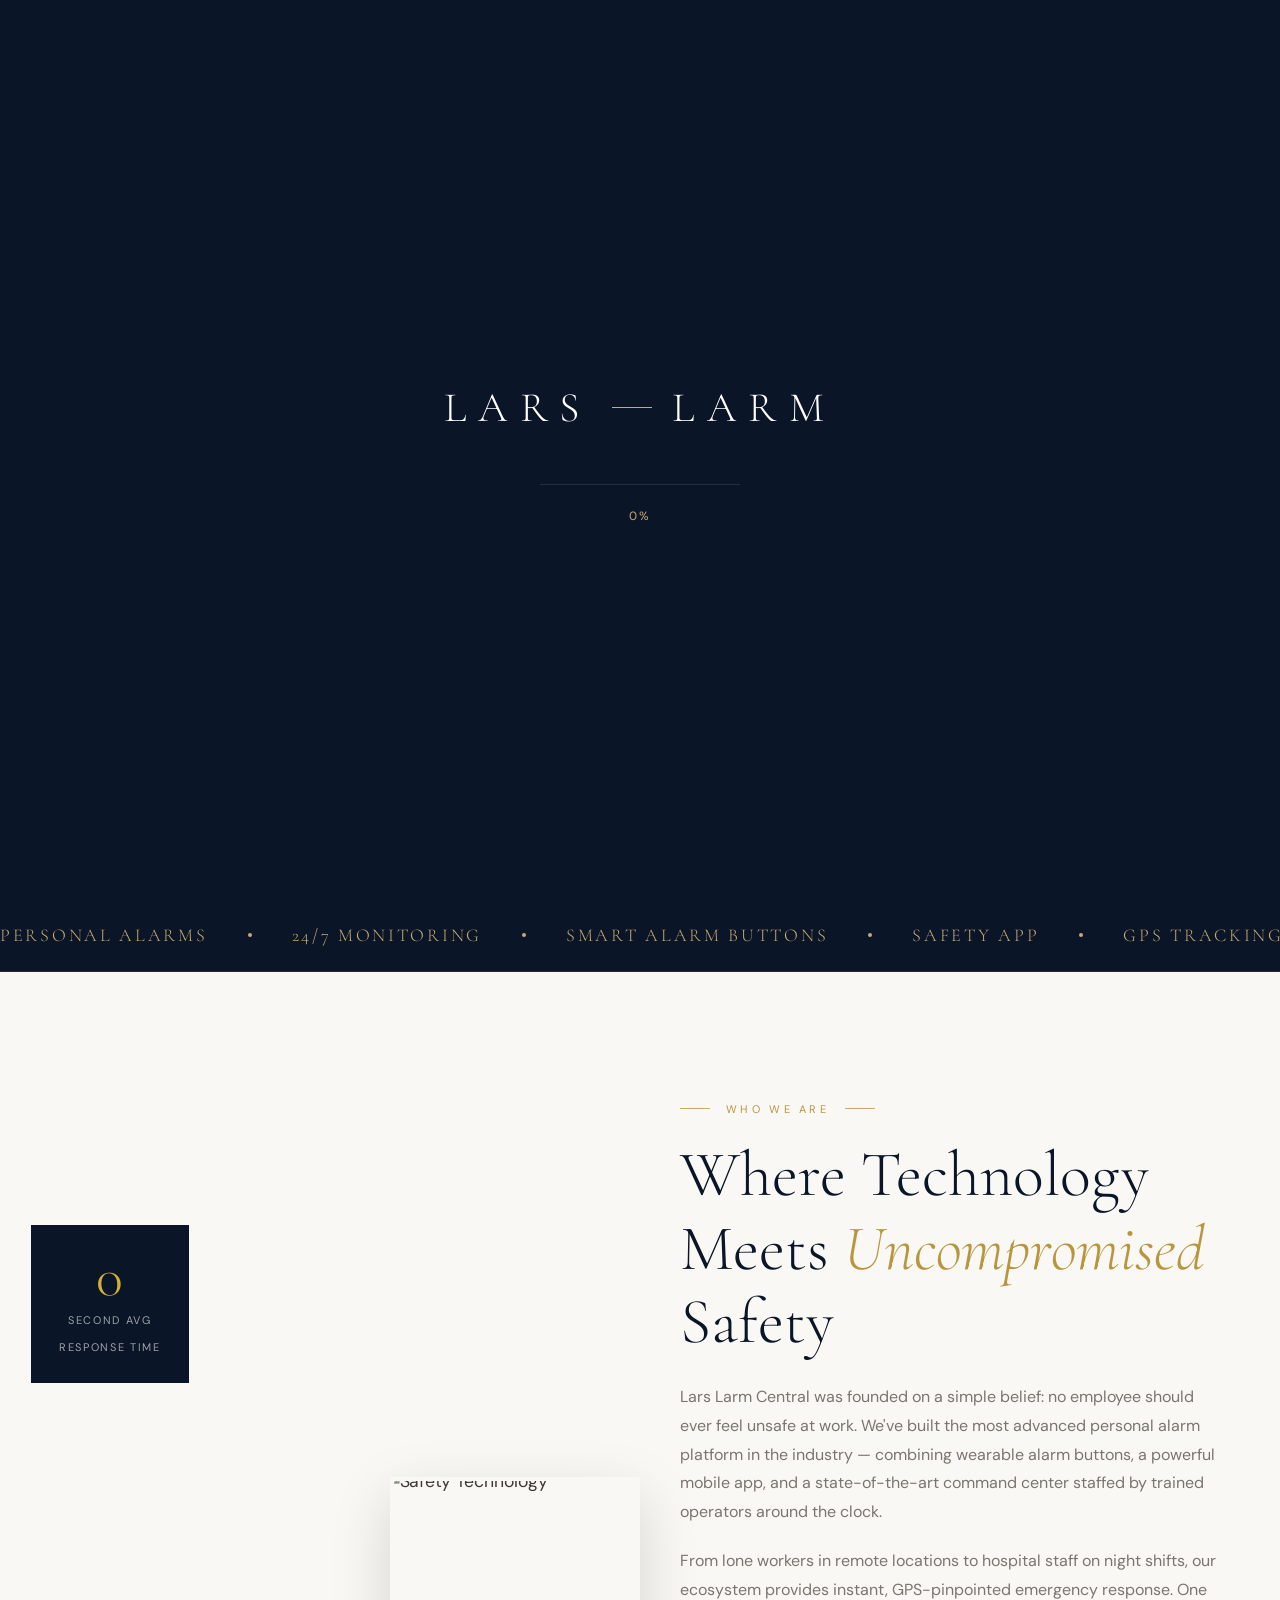
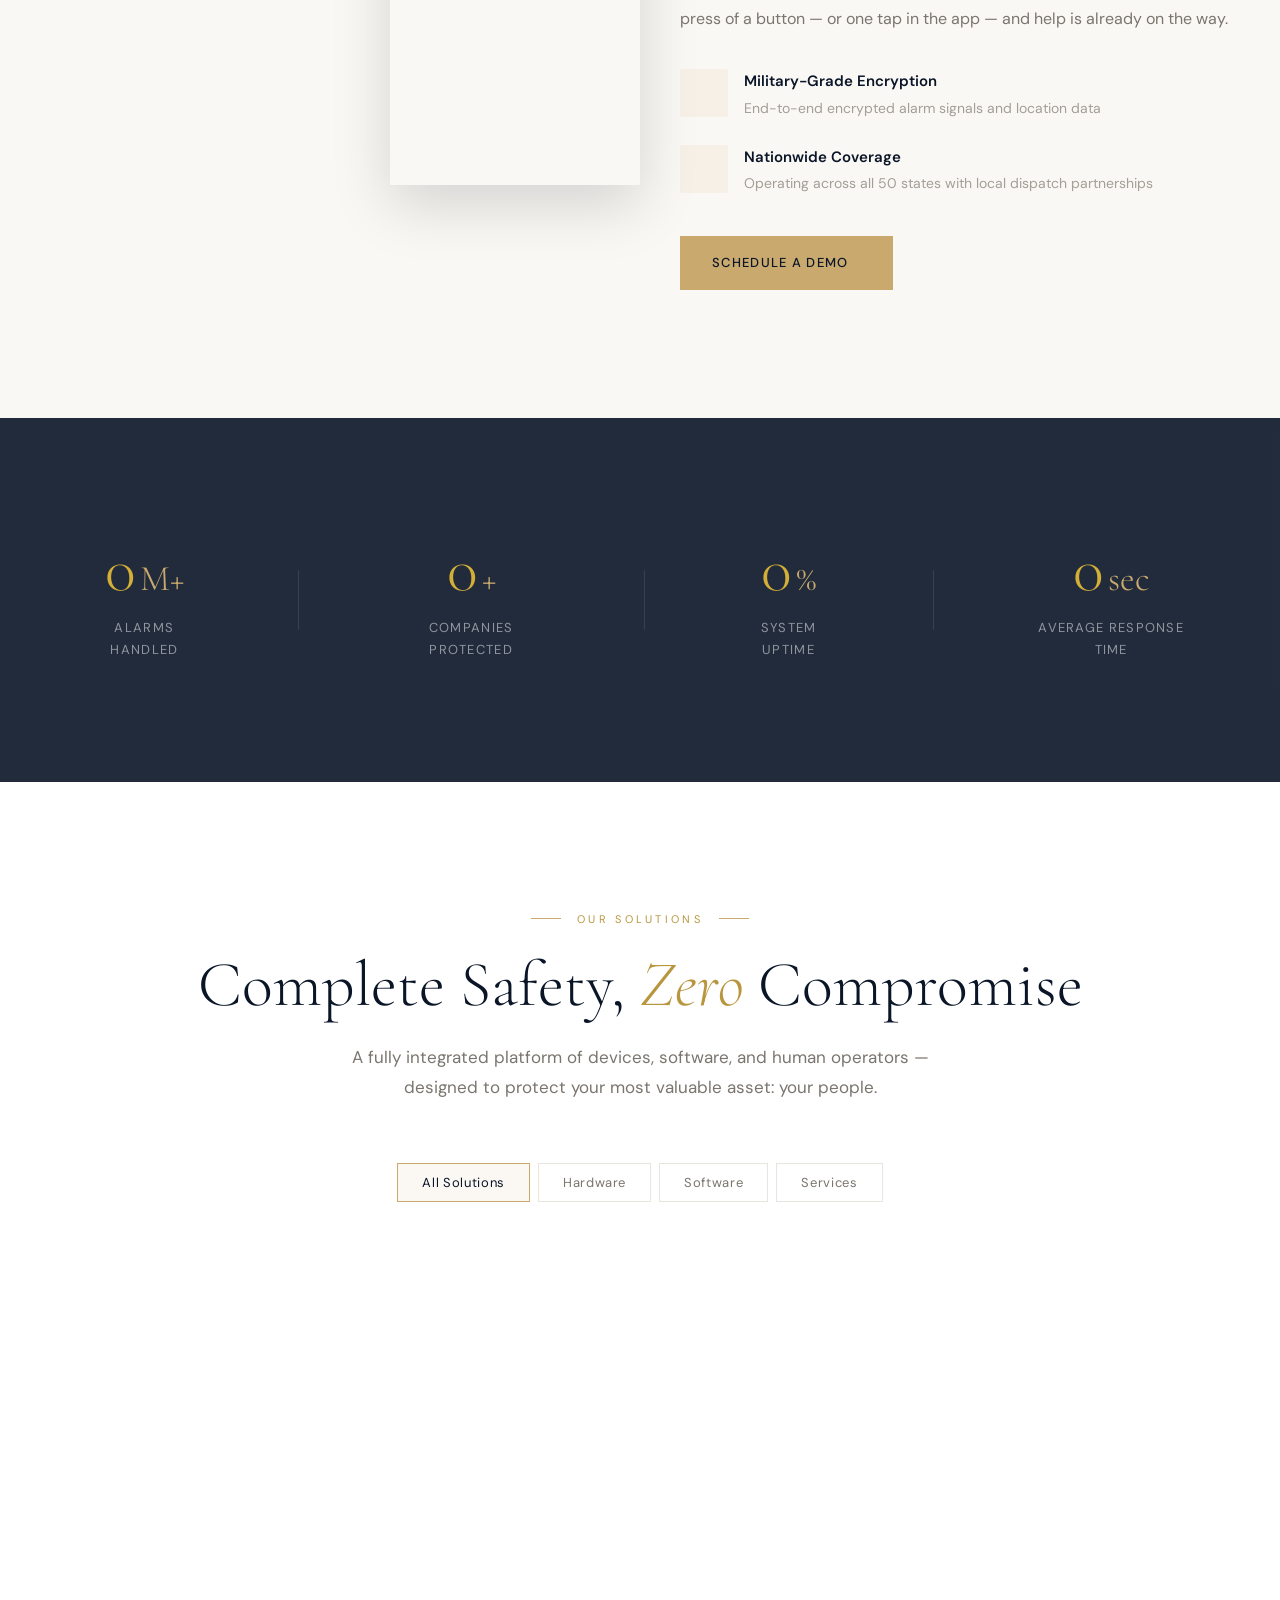
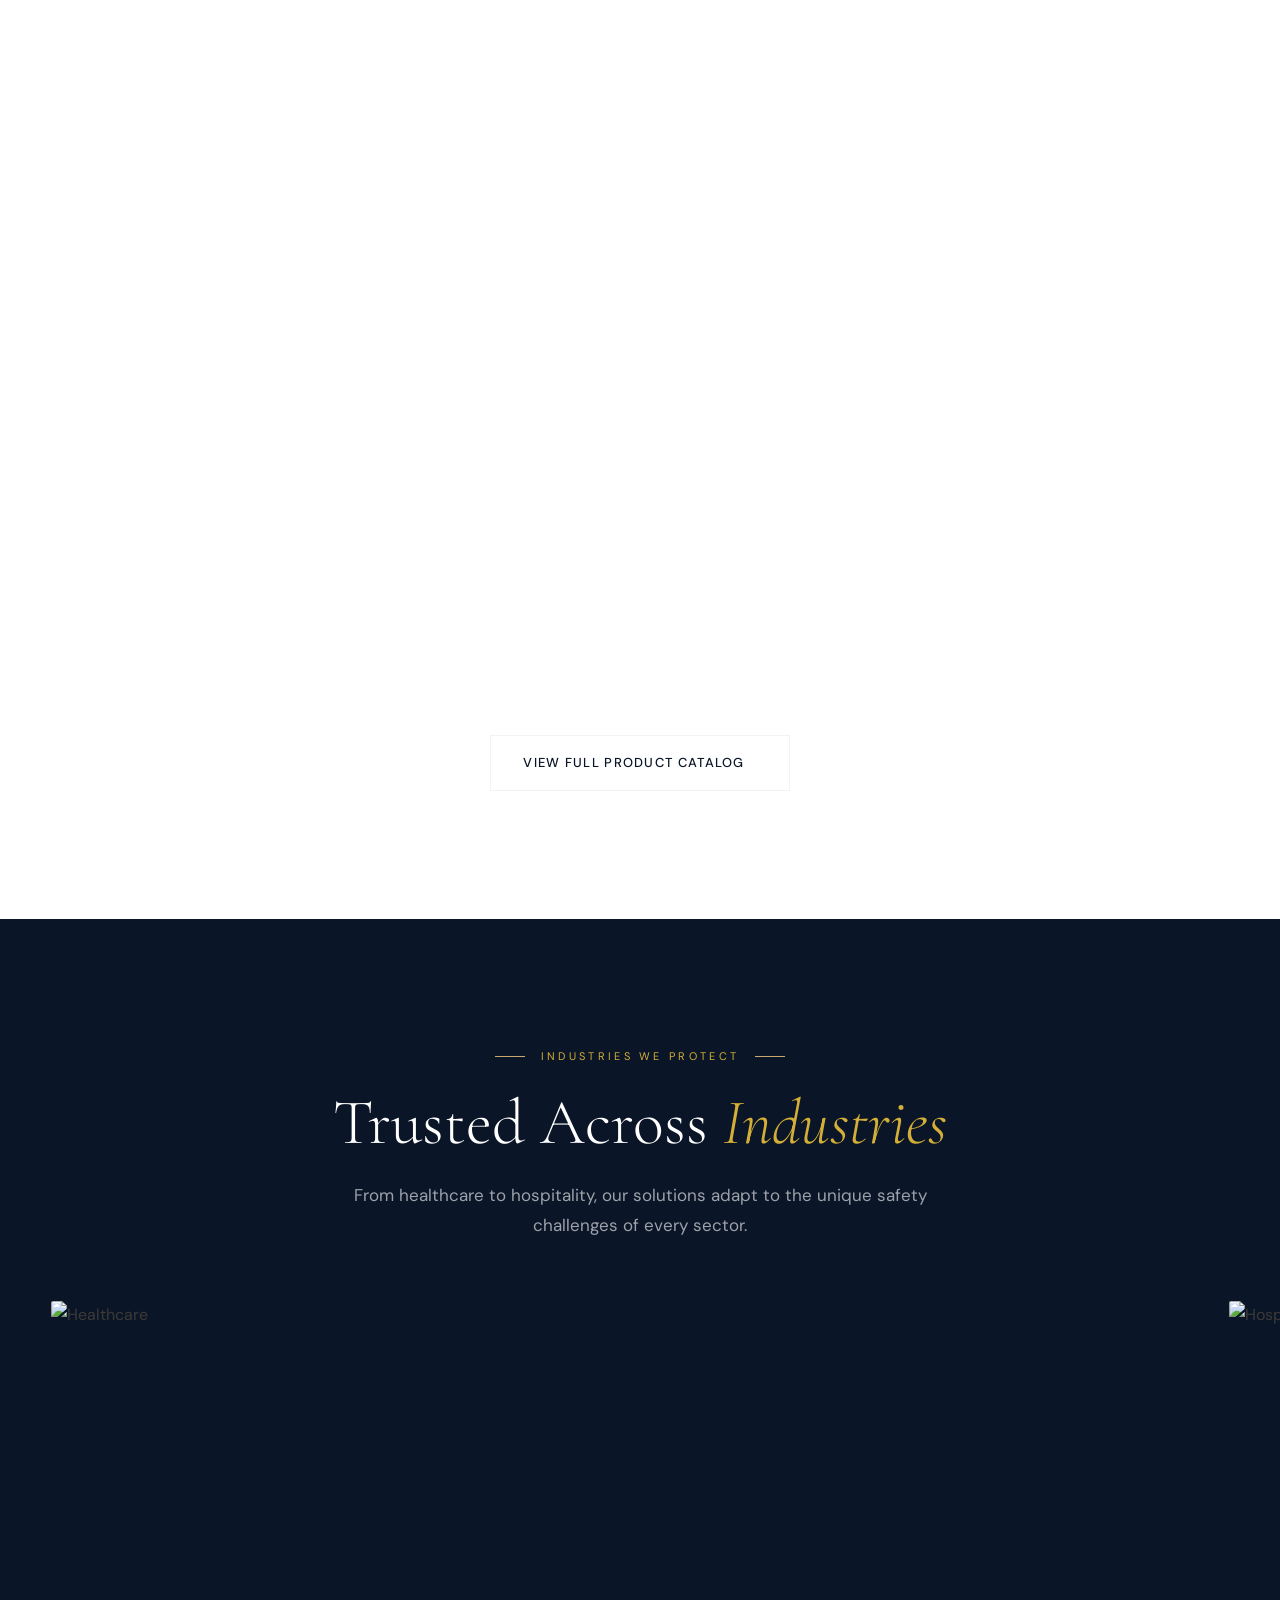
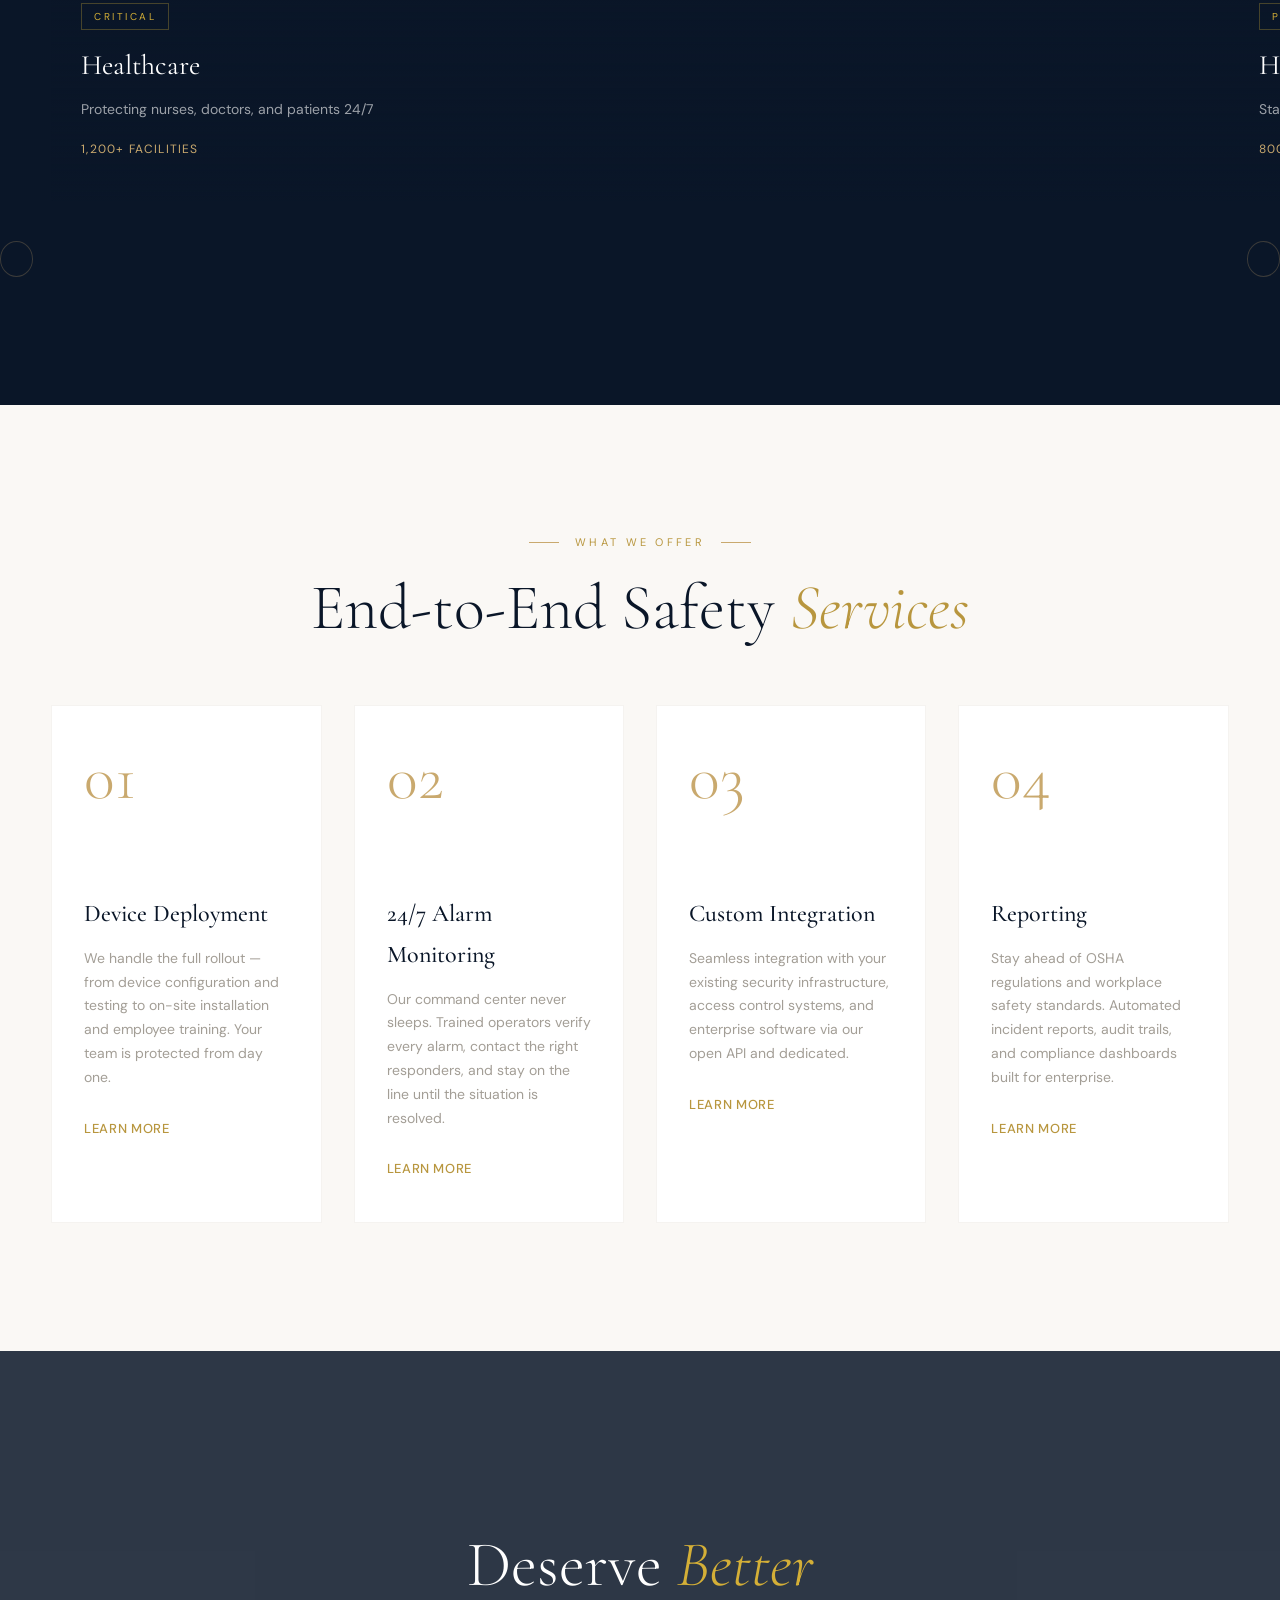
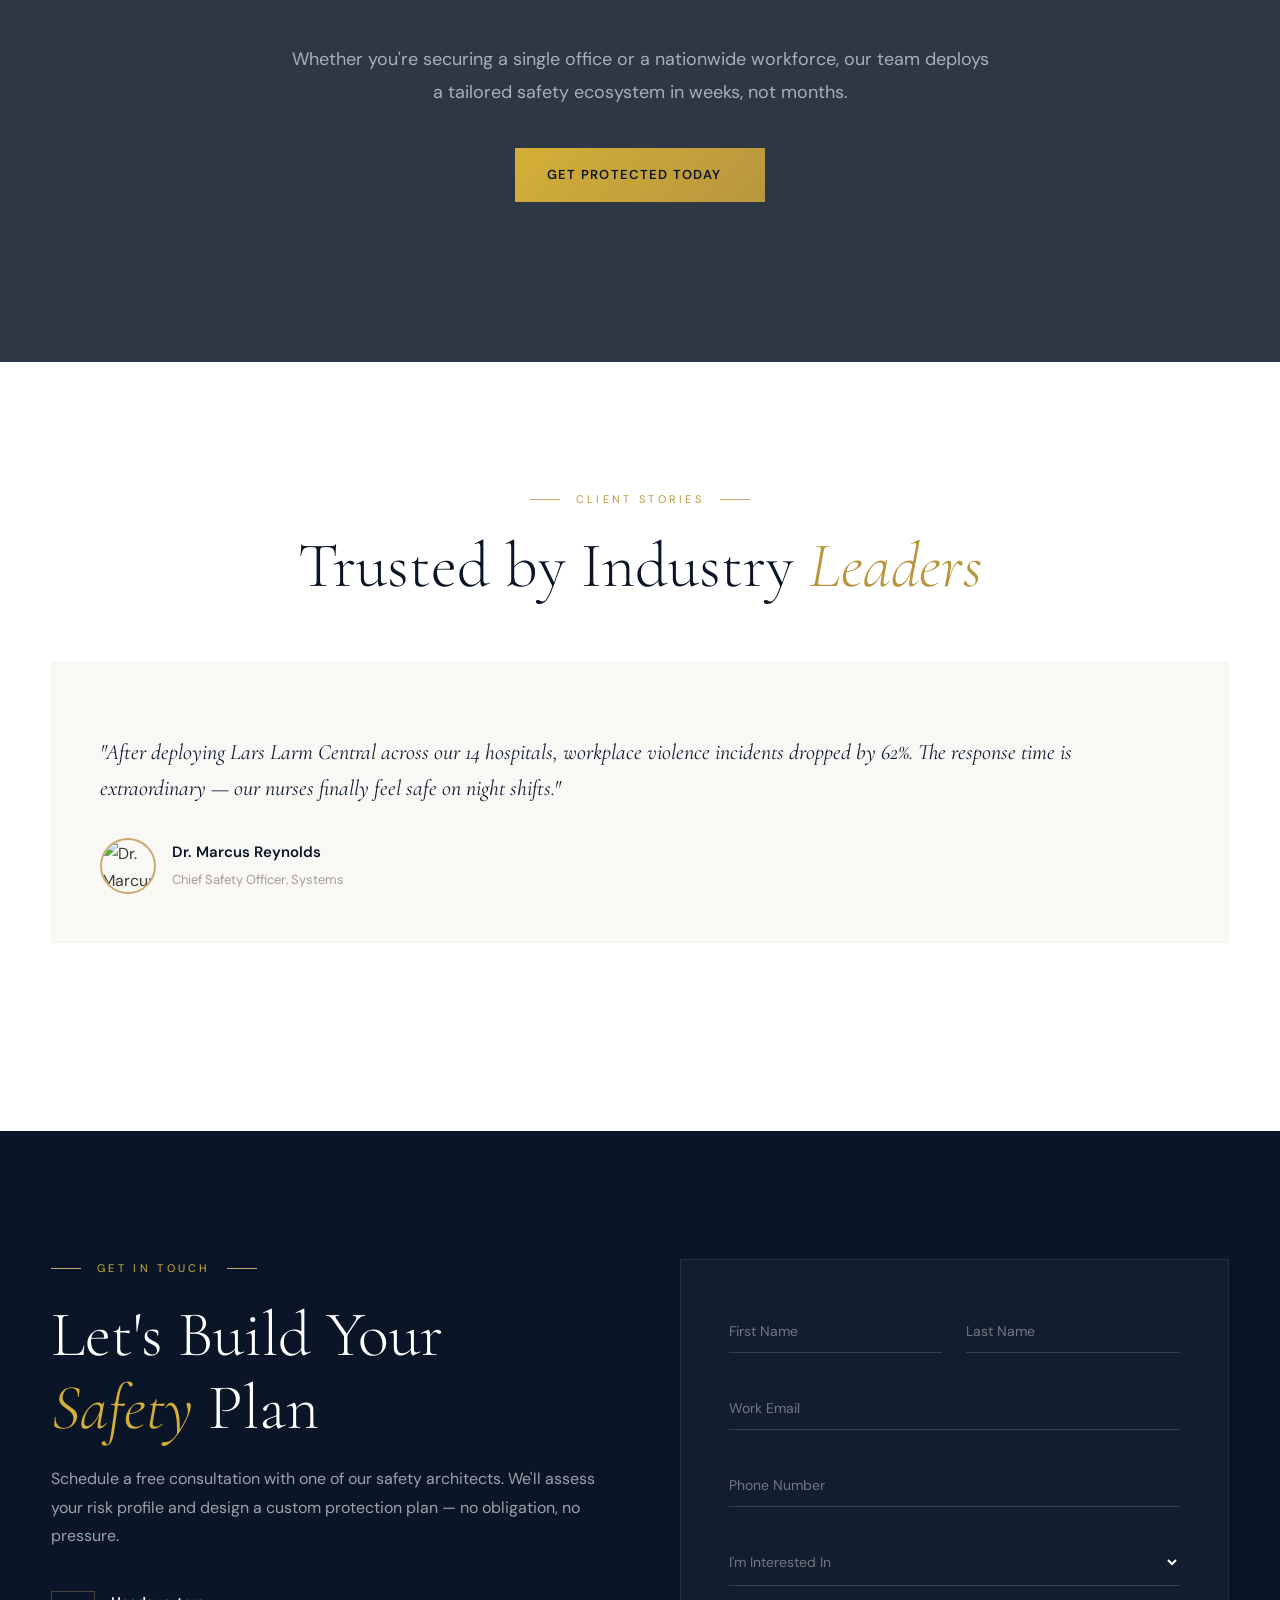
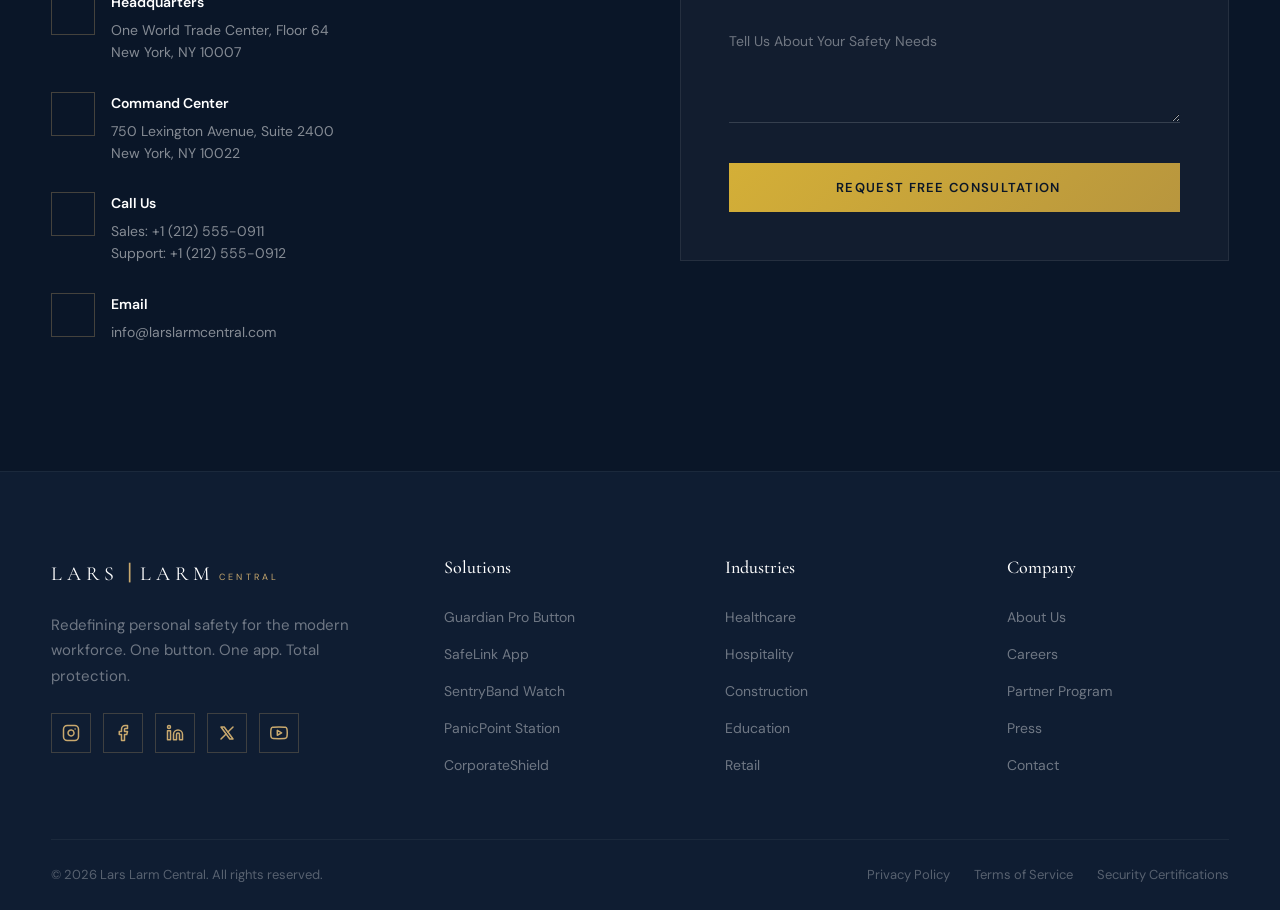
==== commit 9c0991c1: "ändrad saker" ====
--- a/index.html
+++ b/index.html
@@ -60,7 +60,7 @@
     <header class="header" id="header">
       <nav class="nav">
         <a href="#" class="nav-logo">
-          <span class="logo-text">LA<span class="logo-mobile-hide">RS</span></span>
+          <span class="logo-text">LA<span class="mobile-hide">RS</span></span>
           <span class="logo-separator">|</span>
           <span class="logo-text">LARM</span>
           <span class="logo-sub">CENTRAL</span>
@@ -187,7 +187,7 @@
       <div class="hero-content">
         <div class="hero-badge">
           <span class="badge-line"></span>
-          <span class="badge-text">Enterprise Solutions</span>
+          <span class="badge-text">Enterprise<span class="mobile-hide"> Solutions</span></span>
           <span class="badge-line"></span>
         </div>
         <h1 class="hero-title">
@@ -629,7 +629,7 @@
         <div class="section-header">
           <div class="section-tag light">
             <span class="tag-line"></span>
-            <span>Industries We Protect</span>
+            <span>Industries<span class="mobile-hide"> We Protect</span></span>
             <span class="tag-line"></span>
           </div>
           <h2 class="section-title light split-text">
@@ -866,7 +866,7 @@
       </div>
       <div class="container">
         <div class="luxury-cta-content">
-          <h2 class="split-text">Your People Deserve <em>Better</em></h2>
+          <h2 class="split-text">Deserve <em>Better</em></h2>
           <p>
             Whether you're securing a single office or a nationwide workforce,
             our team deploys a tailored safety ecosystem in weeks, not months.
--- a/css/style.css
+++ b/css/style.css
@@ -2160,9 +2160,14 @@
         font-size: 18px;
     }
 
-    /* Hide "RS" from LARS in navbar logo */
-    .logo-mobile-hide {
+    /* Generic utility — hides inline text fragments on mobile */
+    .mobile-hide {
         display: none;
+    }
+
+    /* Halve the about main image height on mobile, keep full width */
+    .about-img-main {
+        height: 250px;
     }
 
     /* Center About section heading + tag + CTA button */
@@ -2179,14 +2184,39 @@
         margin-right: auto;
     }
 
+    /* Hide the "All Solutions" filter button on mobile */
+    .filter-btn[data-filter="all"] {
+        display: none;
+    }
+
     /* Hide property cards 4-6 by default; reveal when .show-all-mobile is set */
     .property-grid:not(.show-all-mobile) > .property-card:nth-child(n+4) {
         display: none !important;
     }
 
+    /* Hide the 4th service card on mobile */
+    .services-grid > .service-card:nth-child(4) {
+        display: none;
+    }
+
+    /* Center the contact section's heading + tag on mobile */
+    .contact-info .section-tag {
+        justify-content: center;
+    }
+    .contact-info .section-title {
+        text-align: center;
+    }
+
     /* Footer: only show the Company links group on mobile */
     .footer-top > .footer-links-group:not(:last-of-type) {
         display: none;
+    }
+
+    /* Make the remaining Company links horizontal on mobile */
+    .footer-top > .footer-links-group:last-of-type ul {
+        flex-direction: row;
+        flex-wrap: wrap;
+        gap: 10px 20px;
     }
 }
 
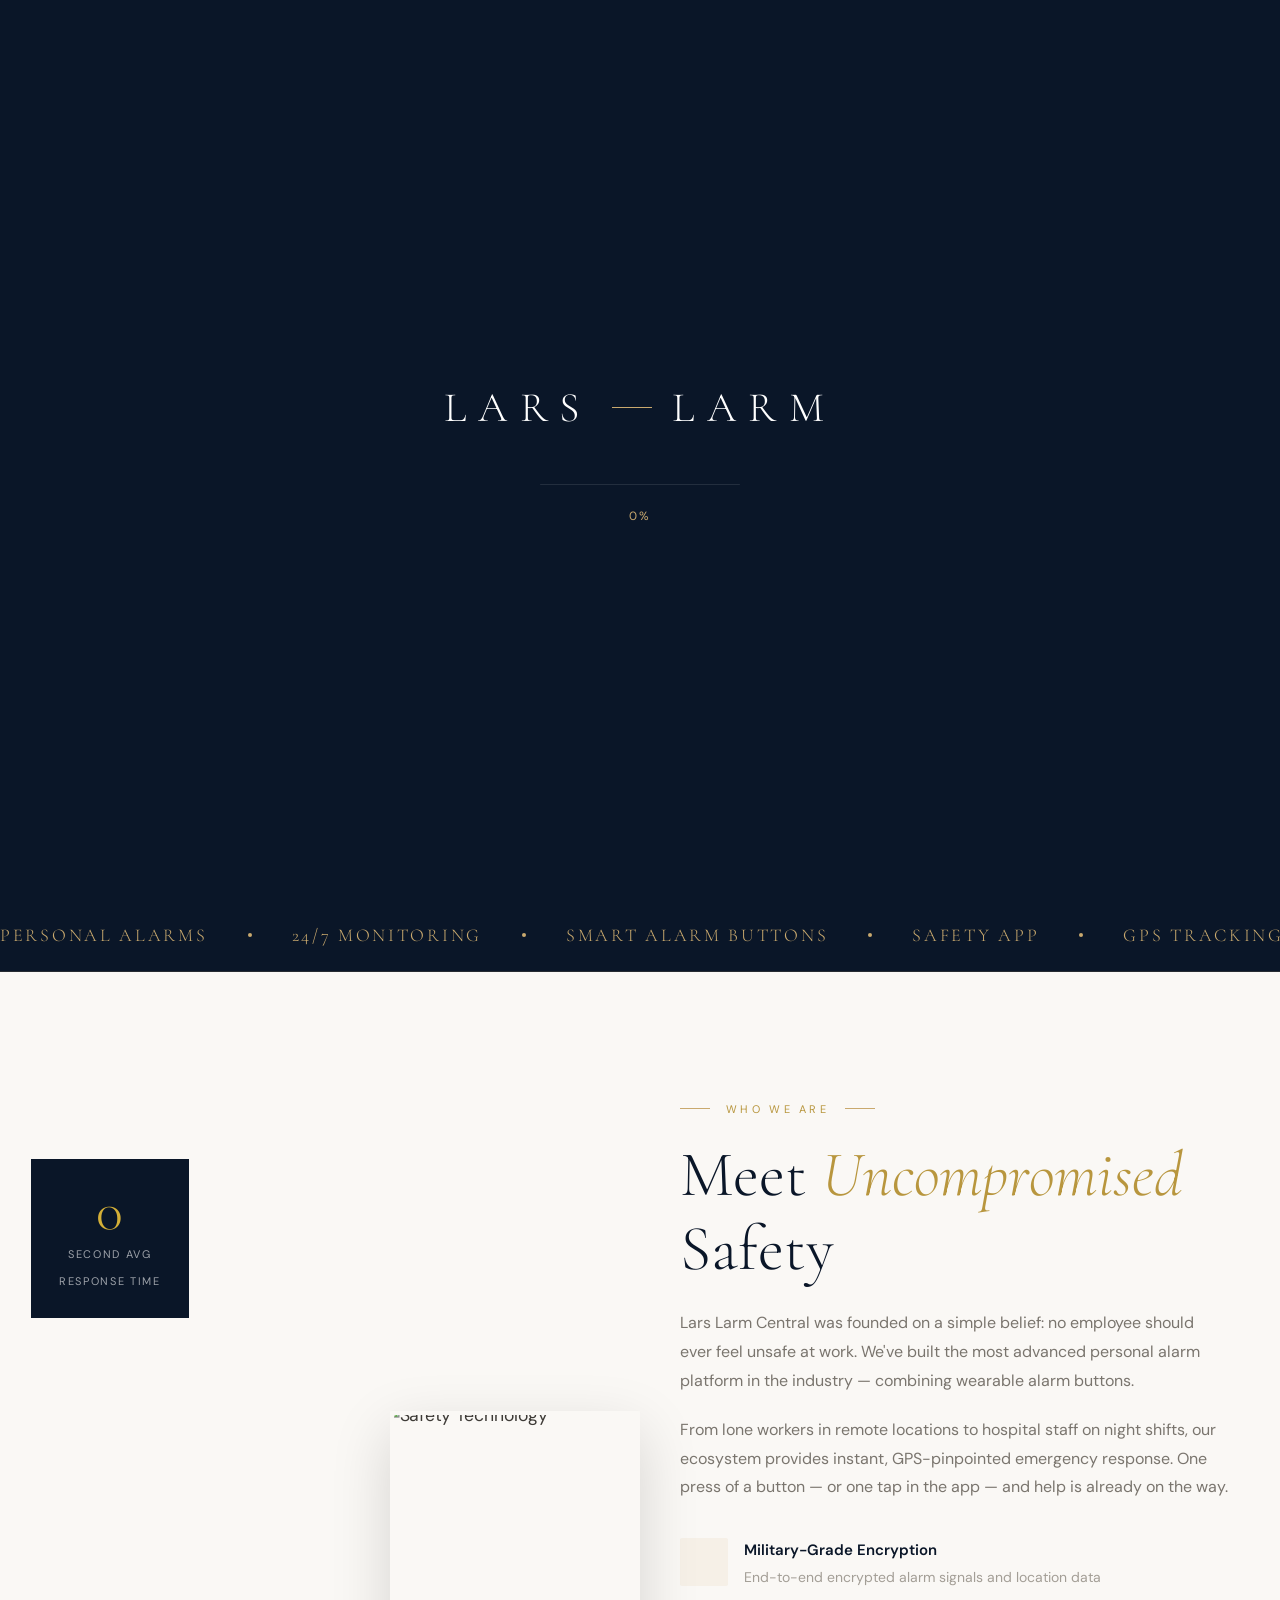
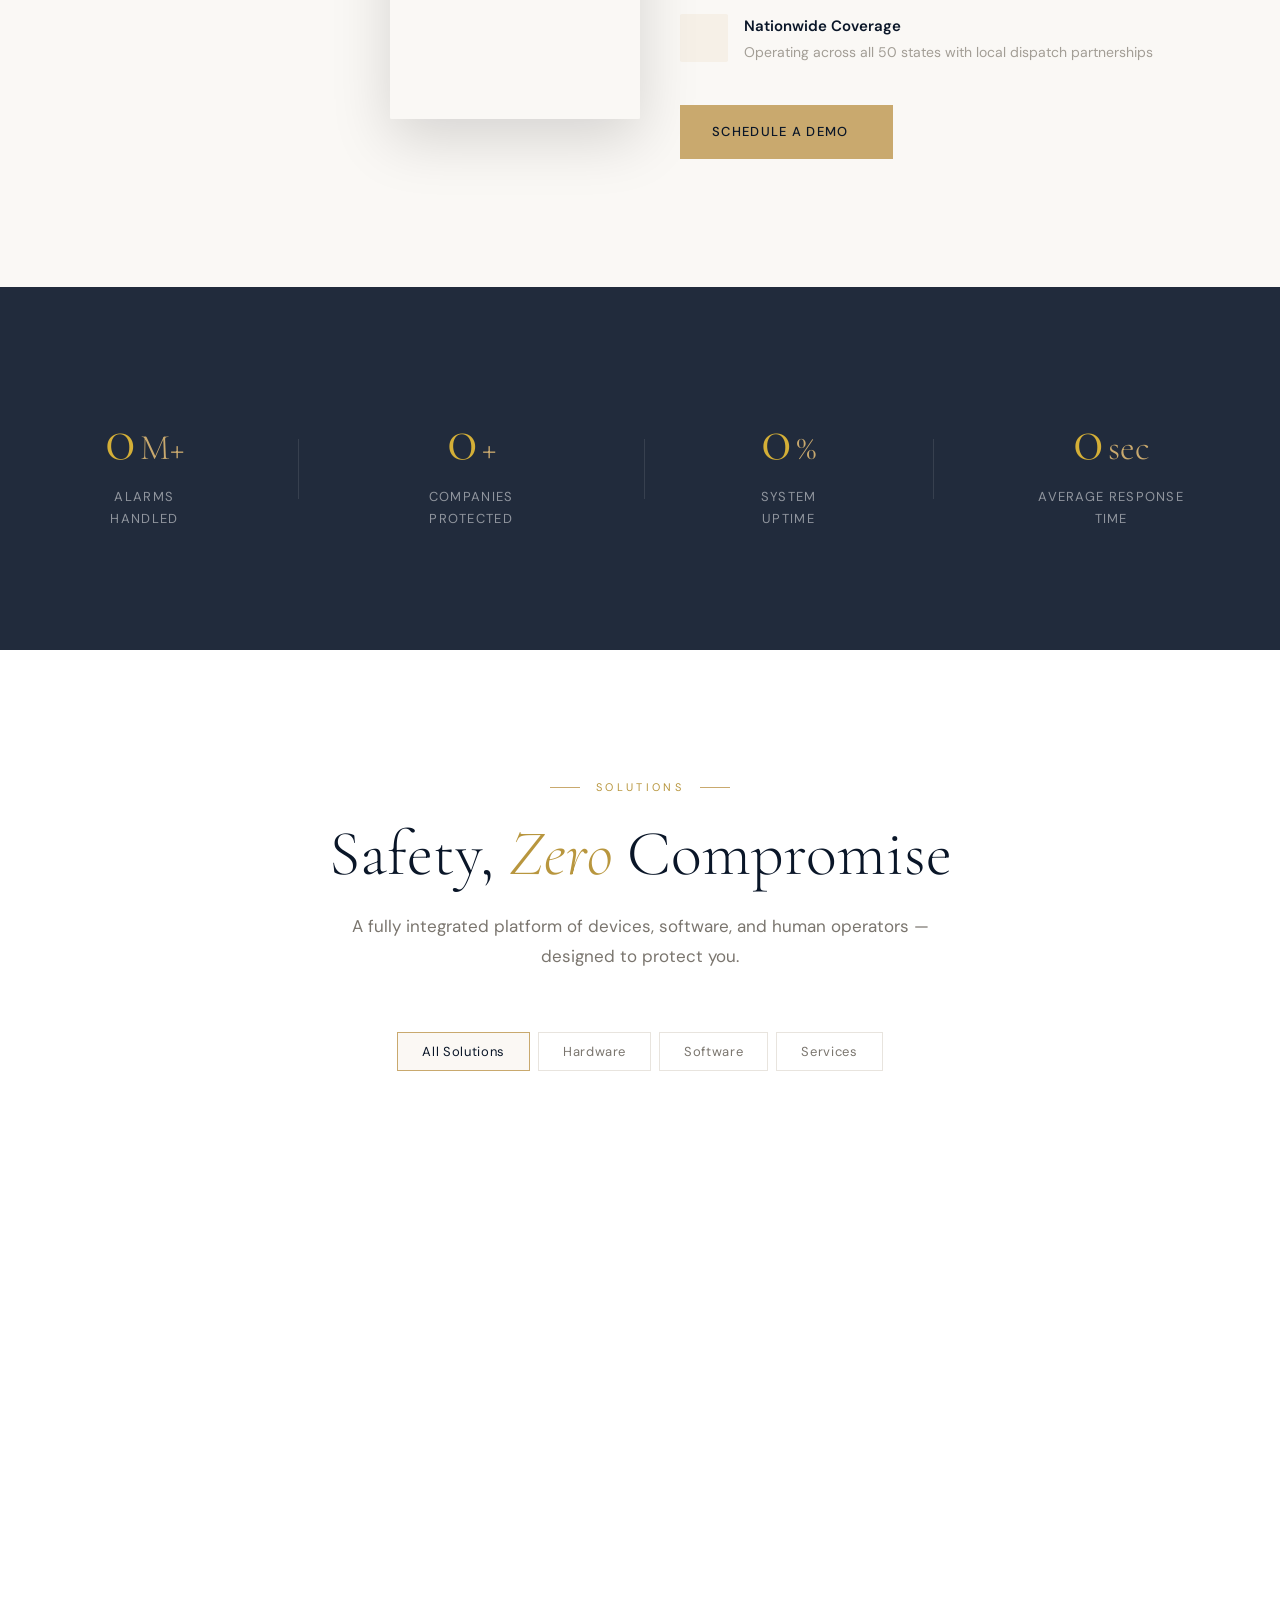
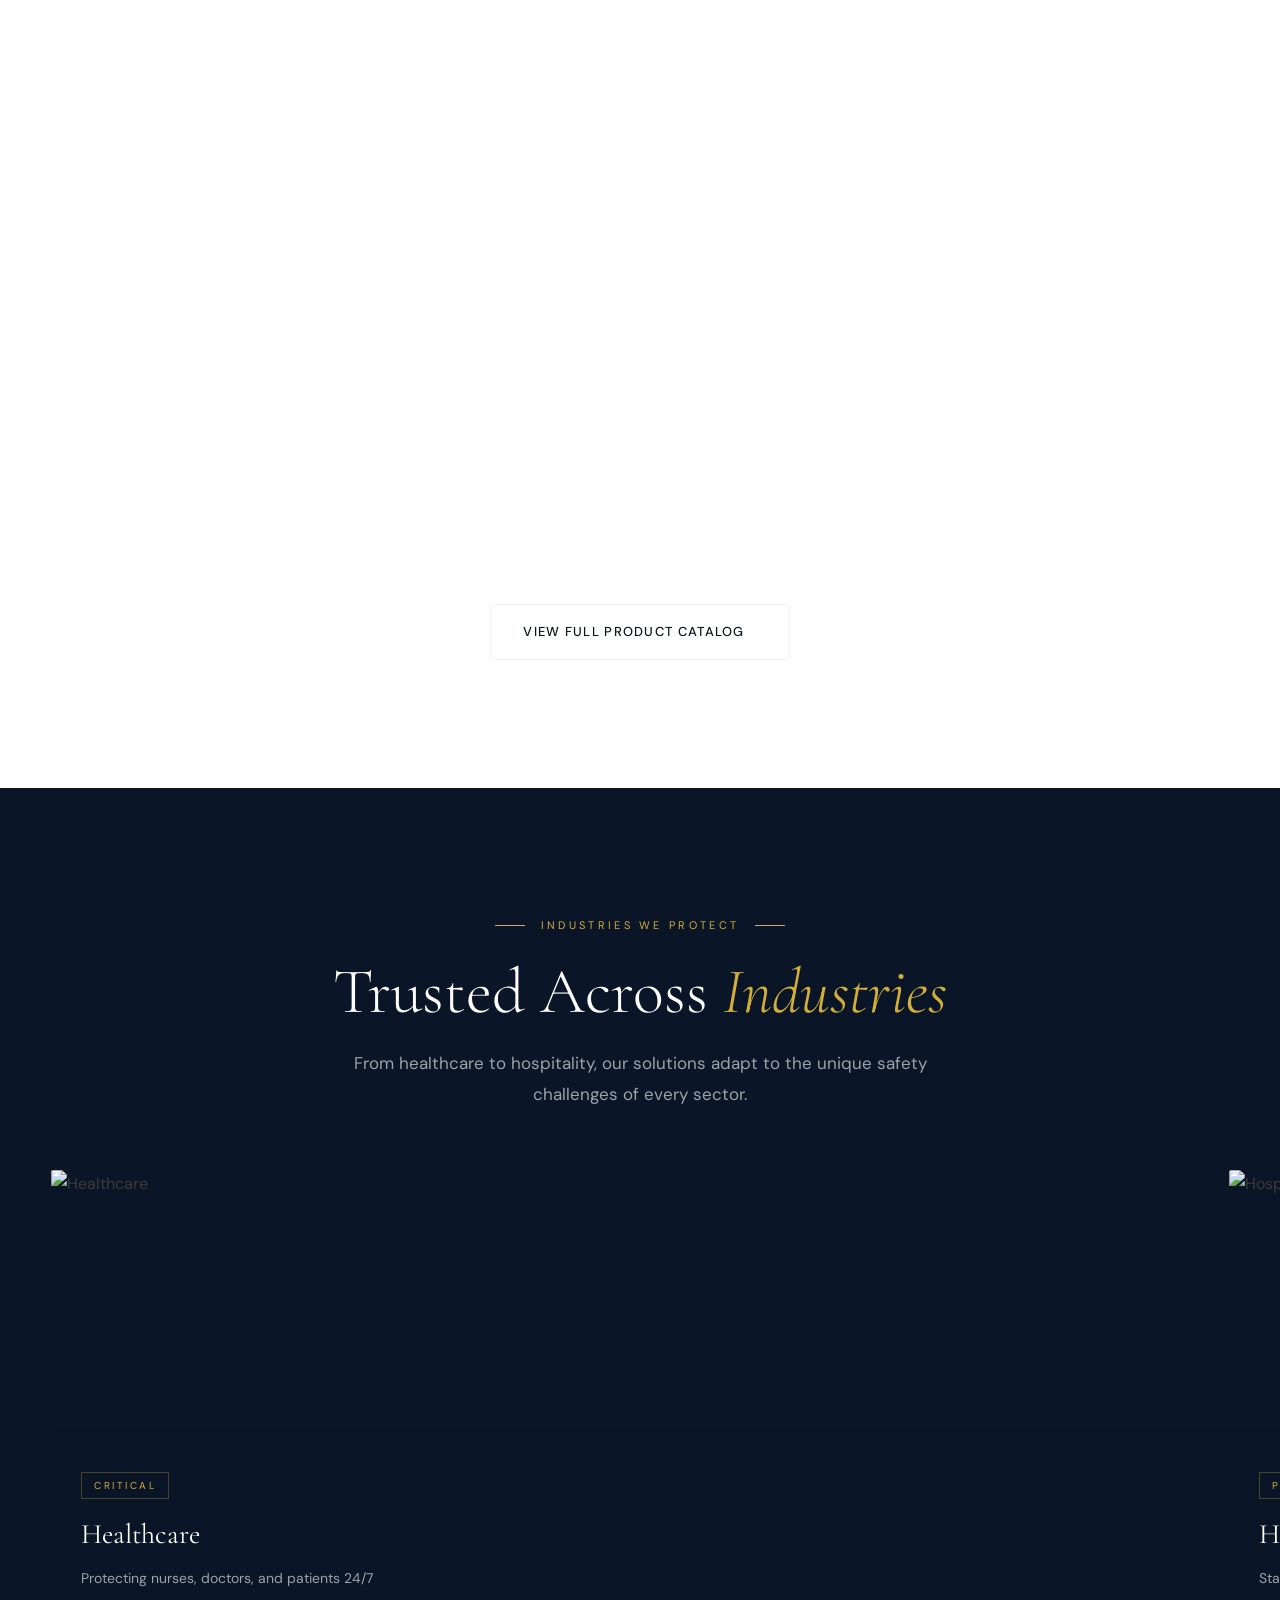
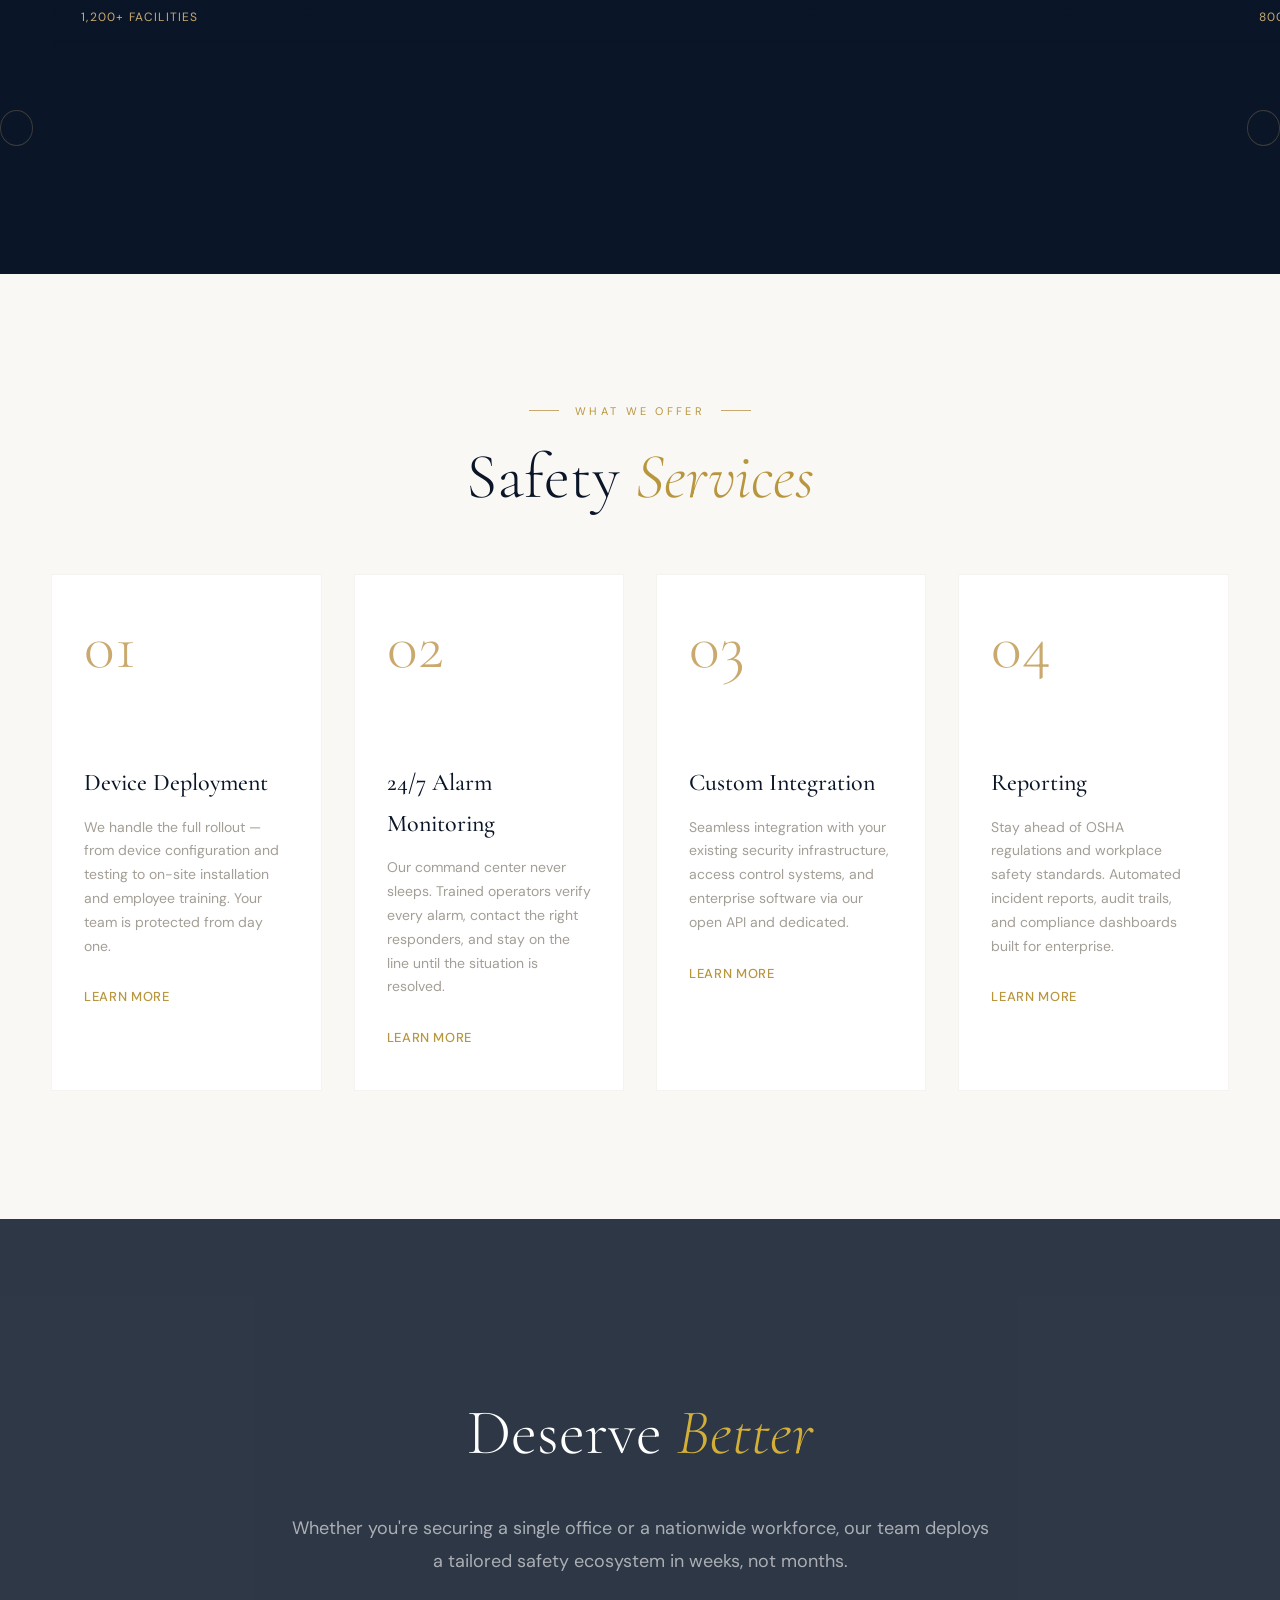
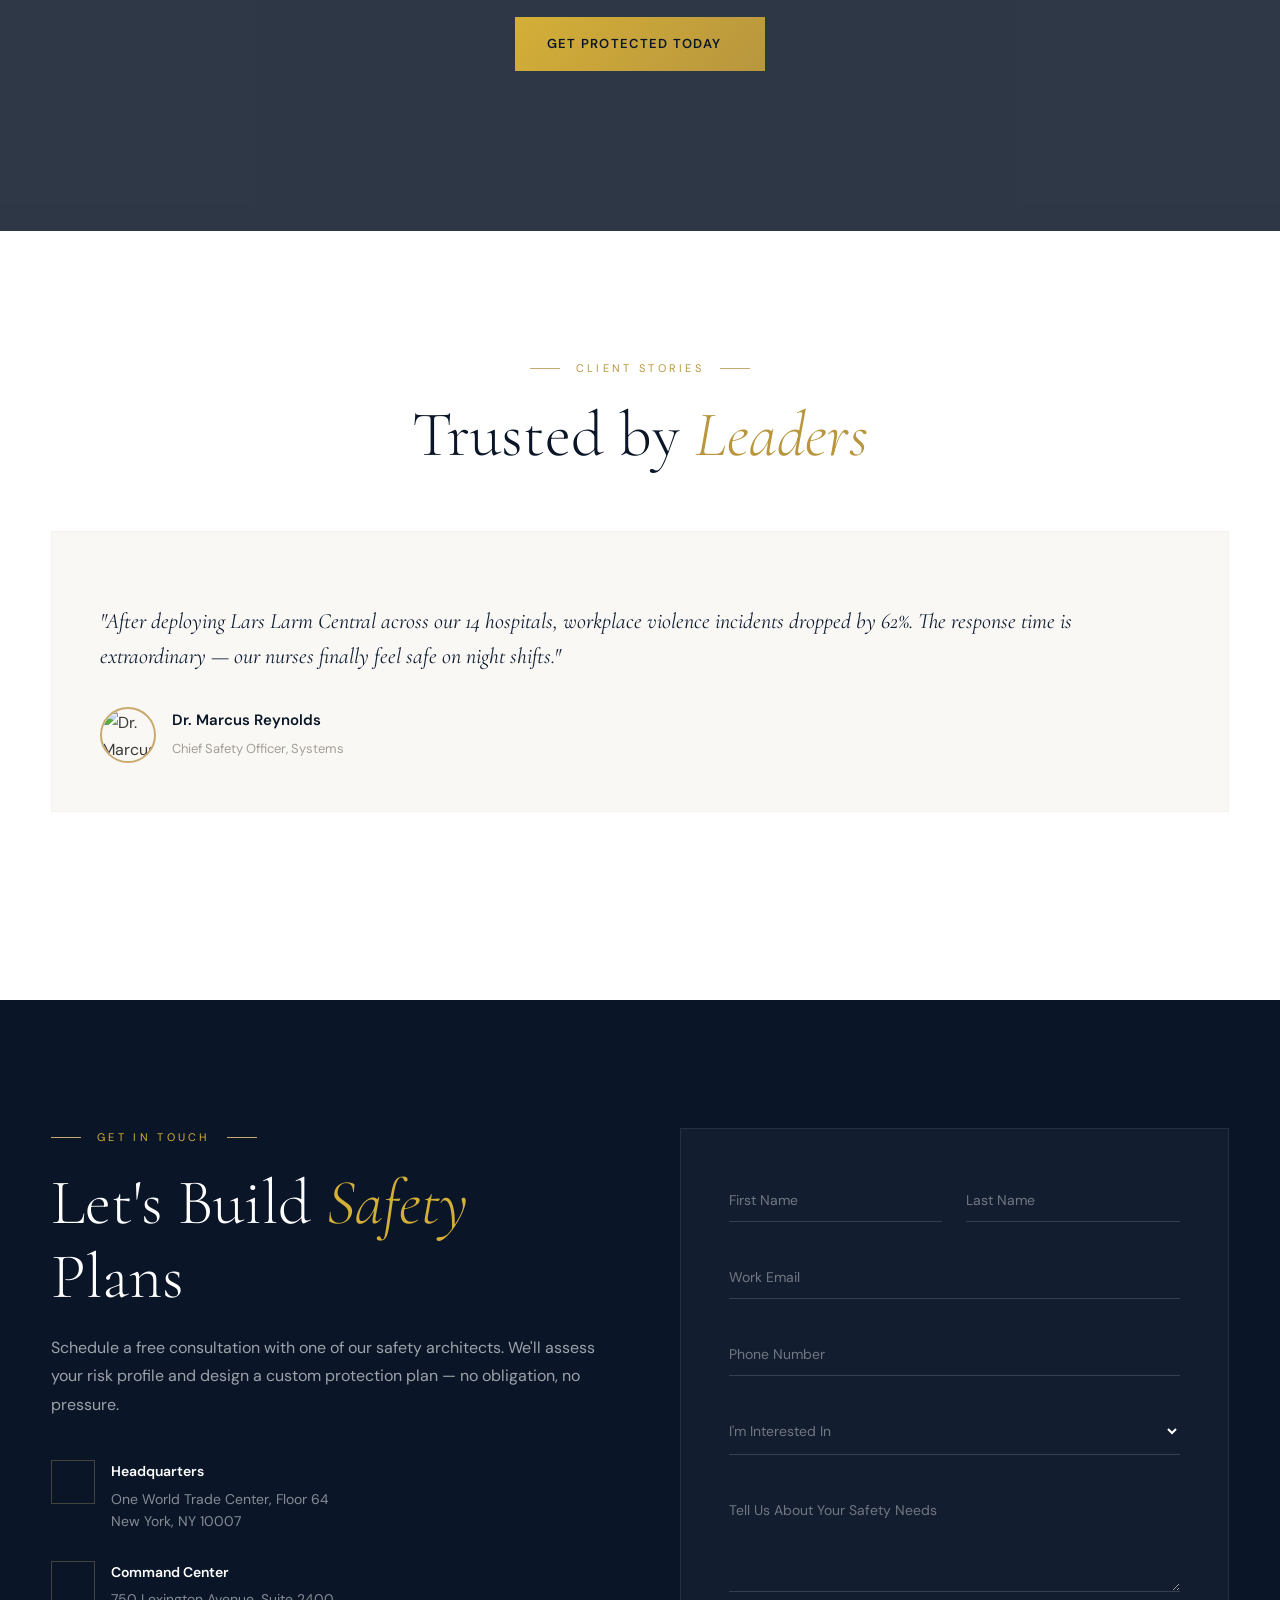
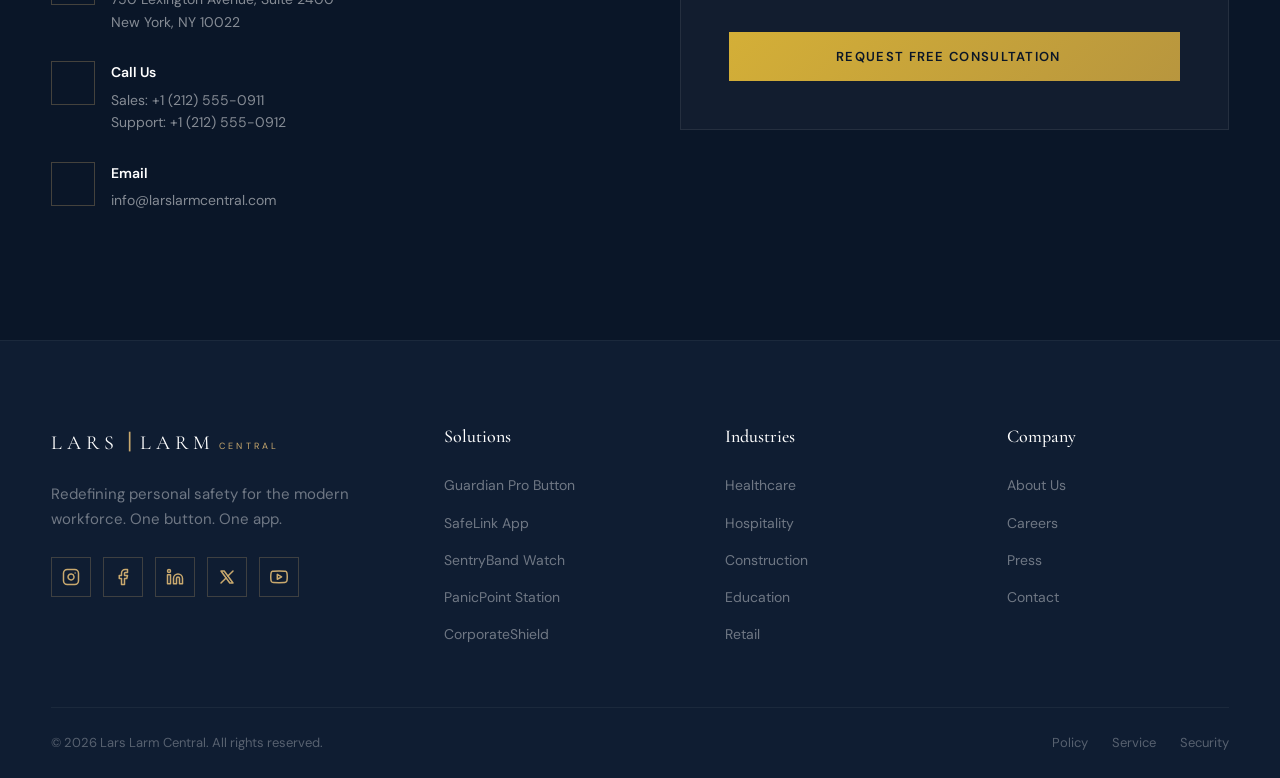
==== commit 5063f43c: "rättstavning" ====
--- a/index.html
+++ b/index.html
@@ -201,8 +201,7 @@
         </h1>
         <p class="hero-subtitle">
           One tap. Instant response. Our personal alarm ecosystem connects your
-          workforce to a 24/7 command center — because every second matters when
-          safety is on the line.
+          workforce to a 24/7 command center — because every second matters.
         </p>
         <div class="hero-actions">
           <a href="#properties" class="btn btn-primary magnetic-btn">
@@ -278,14 +277,13 @@
               <span class="tag-line"></span>
             </div>
             <h2 class="section-title split-text">
-              Where Technology Meets <em>Uncompromised</em> Safety
+              Meet <em>Uncompromised</em> Safety
             </h2>
             <p class="about-text">
               Lars Larm Central was founded on a simple belief: no employee
               should ever feel unsafe at work. We've built the most advanced
               personal alarm platform in the industry — combining wearable alarm
-              buttons, a powerful mobile app, and a state-of-the-art command
-              center staffed by trained operators around the clock.
+              buttons.
             </p>
             <p class="about-text">
               From lone workers in remote locations to hospital staff on night
@@ -368,16 +366,15 @@
         <div class="section-header">
           <div class="section-tag">
             <span class="tag-line"></span>
-            <span>Our Solutions</span>
+            <span>Solutions</span>
             <span class="tag-line"></span>
           </div>
           <h2 class="section-title split-text">
-            Complete Safety, <em>Zero</em> Compromise
+            Safety, <em>Zero</em> Compromise
           </h2>
           <p class="section-desc">
             A fully integrated platform of devices, software, and human
-            operators — designed to protect your most valuable asset: your
-            people.
+            operators — designed to protect you.
           </p>
         </div>
 
@@ -777,7 +774,7 @@
             <span class="tag-line"></span>
           </div>
           <h2 class="section-title split-text">
-            End-to-End Safety <em>Services</em>
+            Safety <em>Services</em>
           </h2>
         </div>
 
@@ -889,7 +886,7 @@
             <span class="tag-line"></span>
           </div>
           <h2 class="section-title split-text">
-            Trusted by Industry <em>Leaders</em>
+            Trusted by <em>Leaders</em>
           </h2>
         </div>
 
@@ -989,7 +986,7 @@
               <span class="tag-line"></span>
             </div>
             <h2 class="section-title light split-text">
-              Let's Build Your <em>Safety</em> Plan
+              Let's Build <em>Safety</em> Plans
             </h2>
             <p class="contact-desc">
               Schedule a free consultation with one of our safety architects.
@@ -1125,7 +1122,7 @@
             </a>
             <p class="footer-tagline">
               Redefining personal safety for the modern workforce. One button.
-              One app. Total protection.
+              One app.
             </p>
             <div class="footer-socials">
               <a href="#" class="social-link magnetic-btn" aria-label="Instagram">
@@ -1192,7 +1189,6 @@
             <ul>
               <li><a href="#">About Us</a></li>
               <li><a href="#">Careers</a></li>
-              <li><a href="#">Partner Program</a></li>
               <li><a href="#">Press</a></li>
               <li><a href="#">Contact</a></li>
             </ul>
@@ -1201,9 +1197,9 @@
         <div class="footer-bottom">
           <p>&copy; 2026 Lars Larm Central. All rights reserved.</p>
           <div class="footer-legal">
-            <a href="#">Privacy Policy</a>
-            <a href="#">Terms of Service</a>
-            <a href="#">Security Certifications</a>
+            <a href="#">Policy</a>
+            <a href="#">Service</a>
+            <a href="#">Security</a>
           </div>
         </div>
       </div>
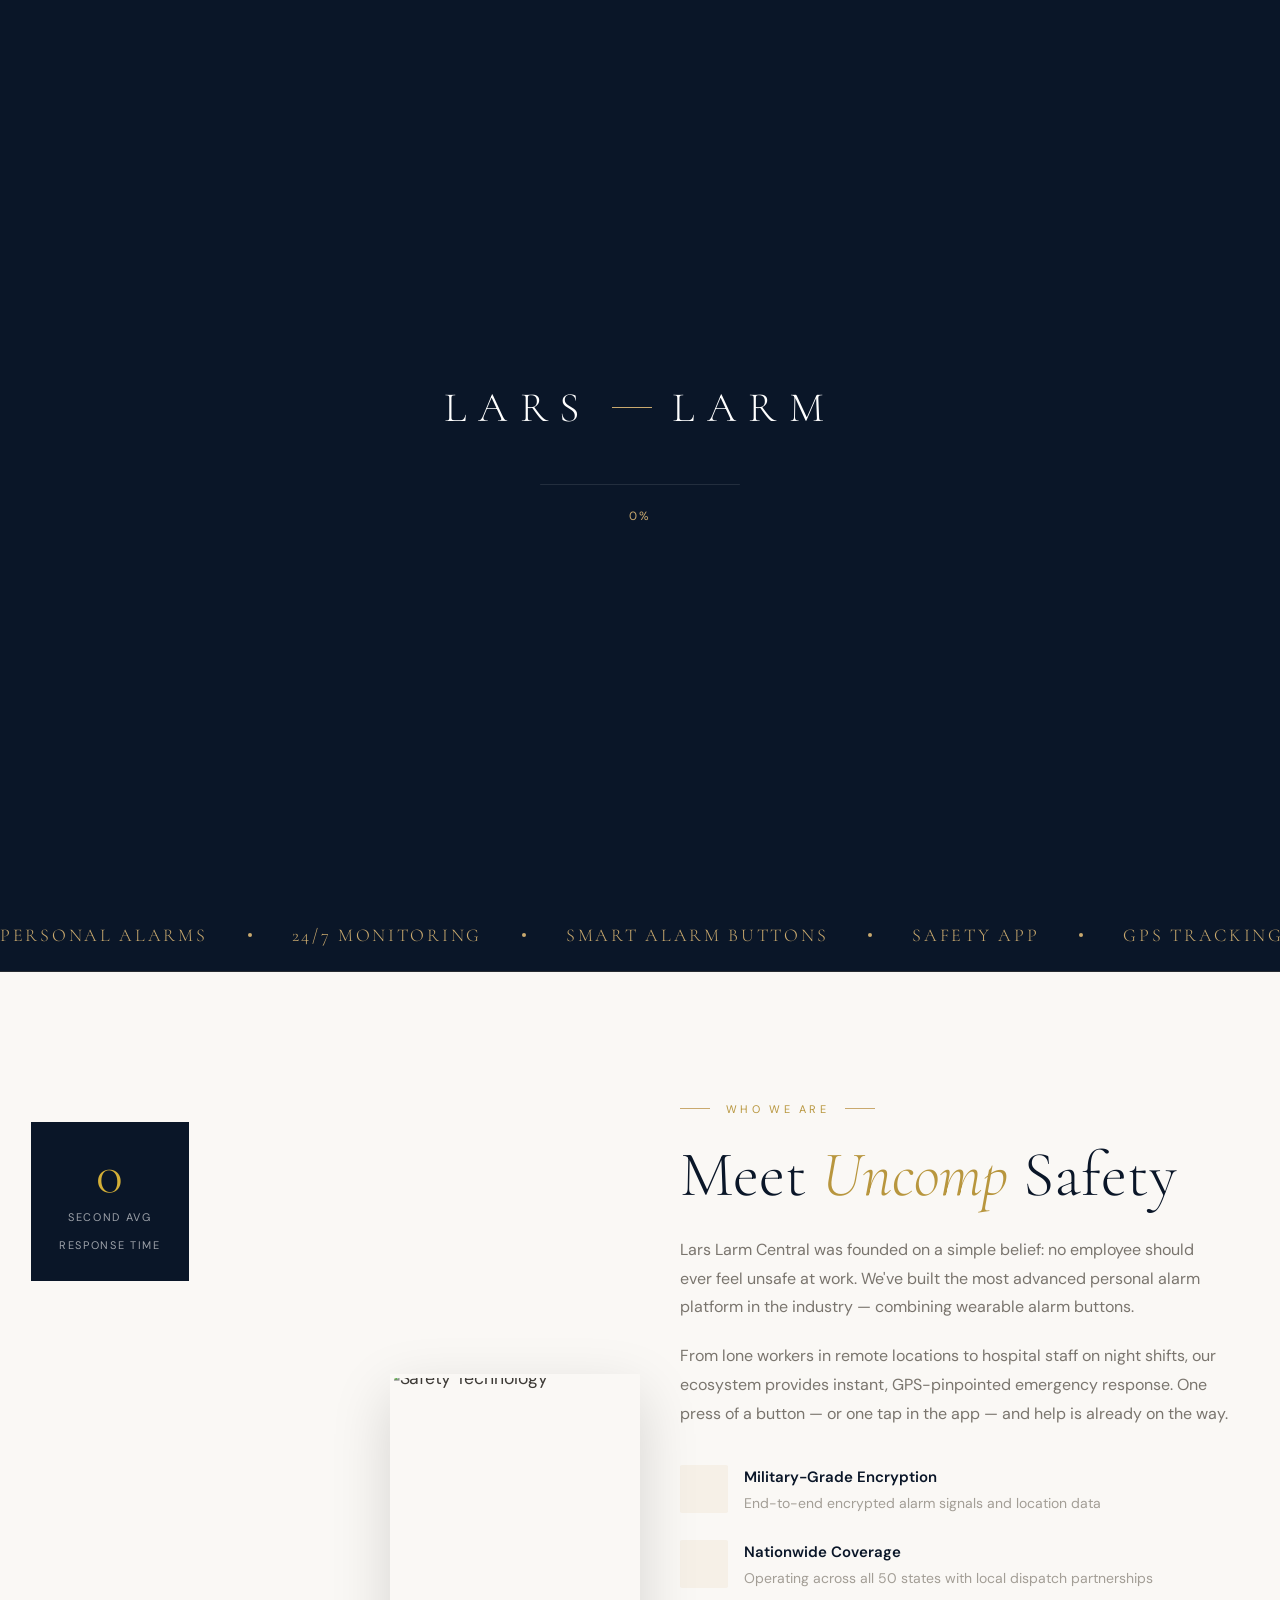
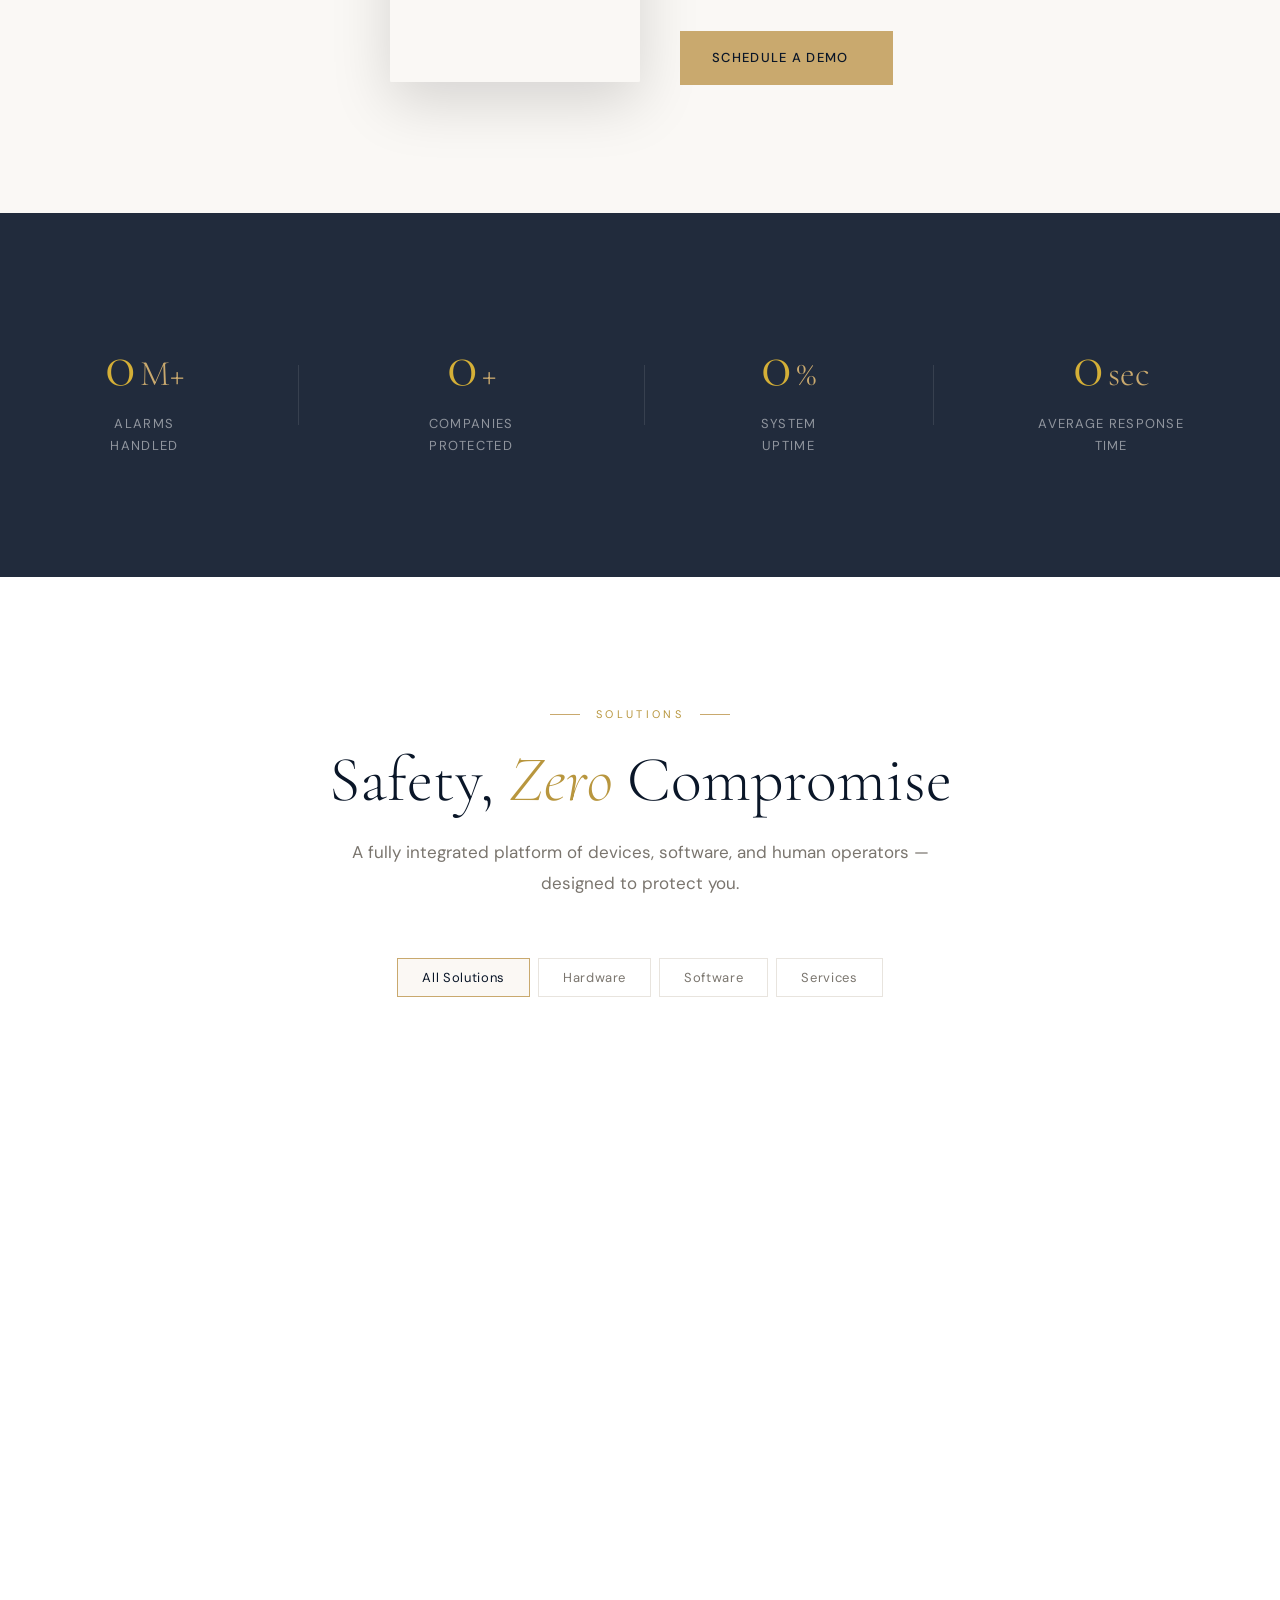
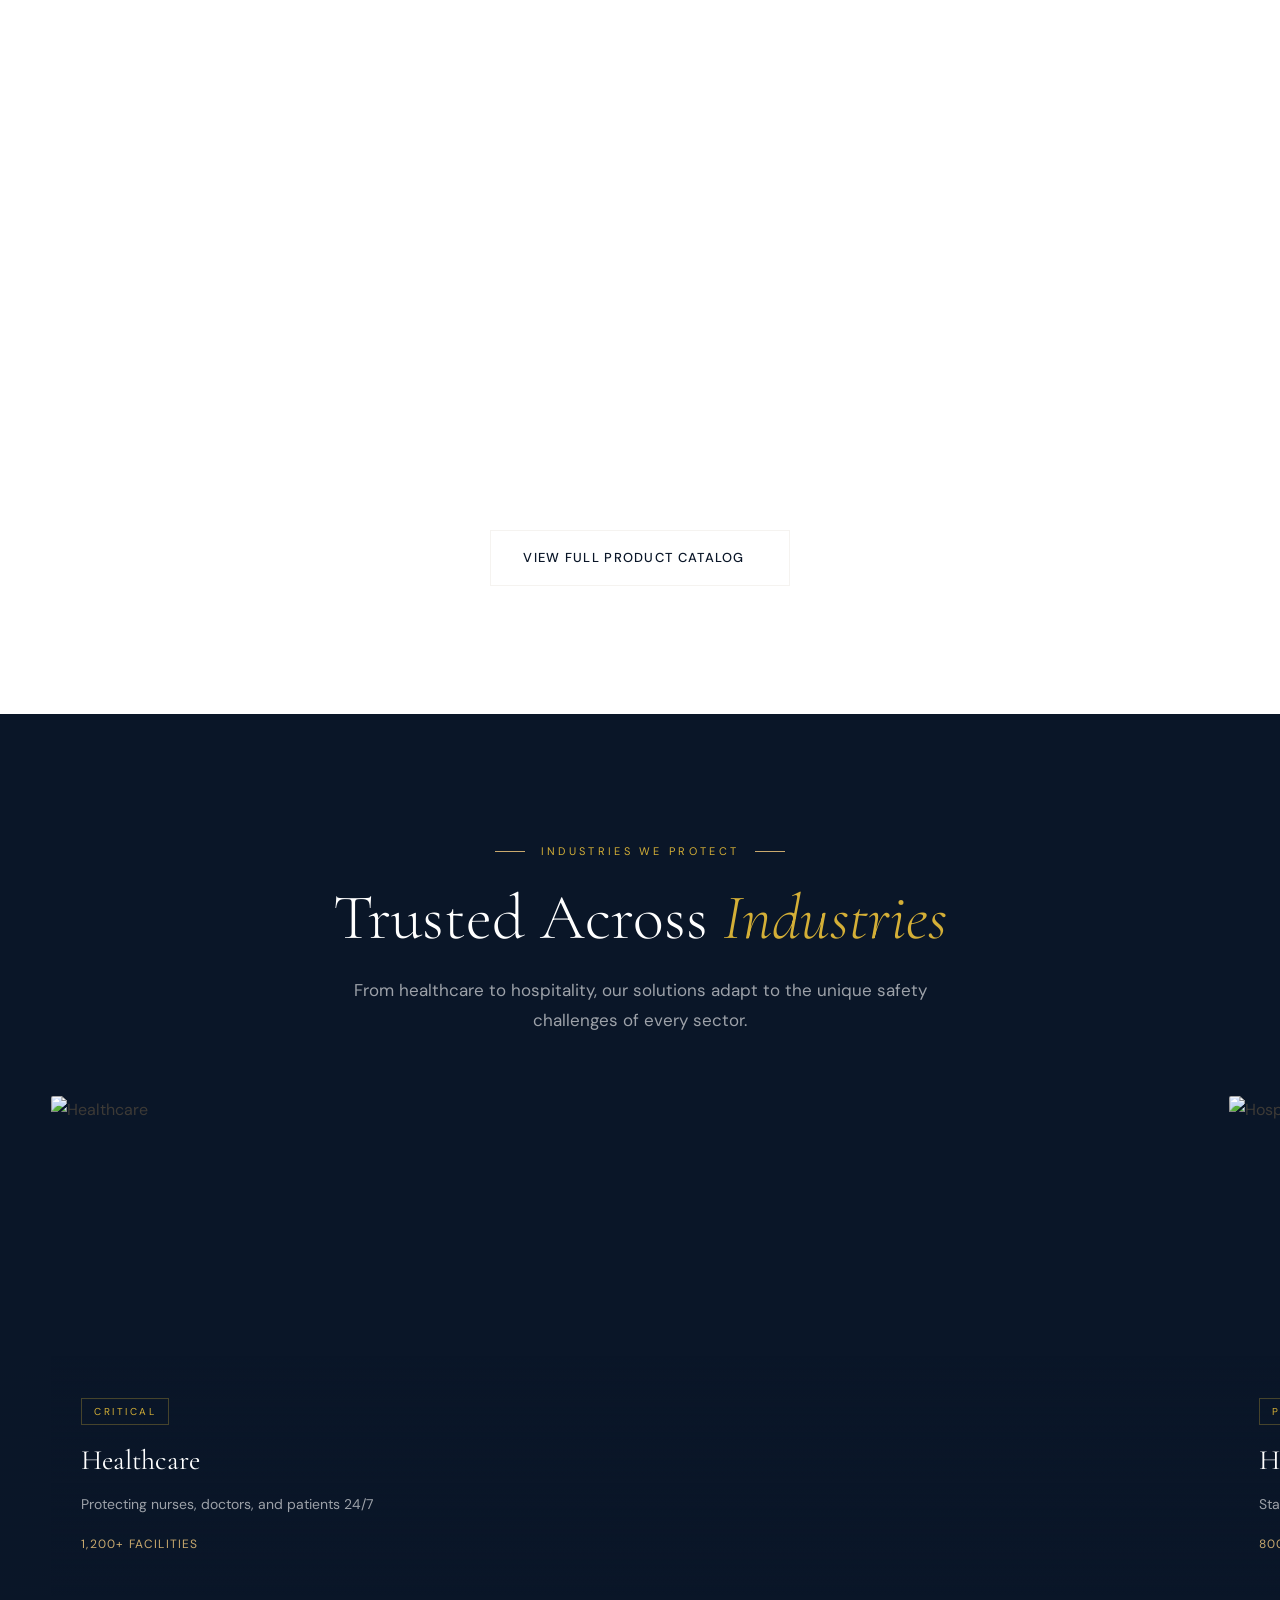
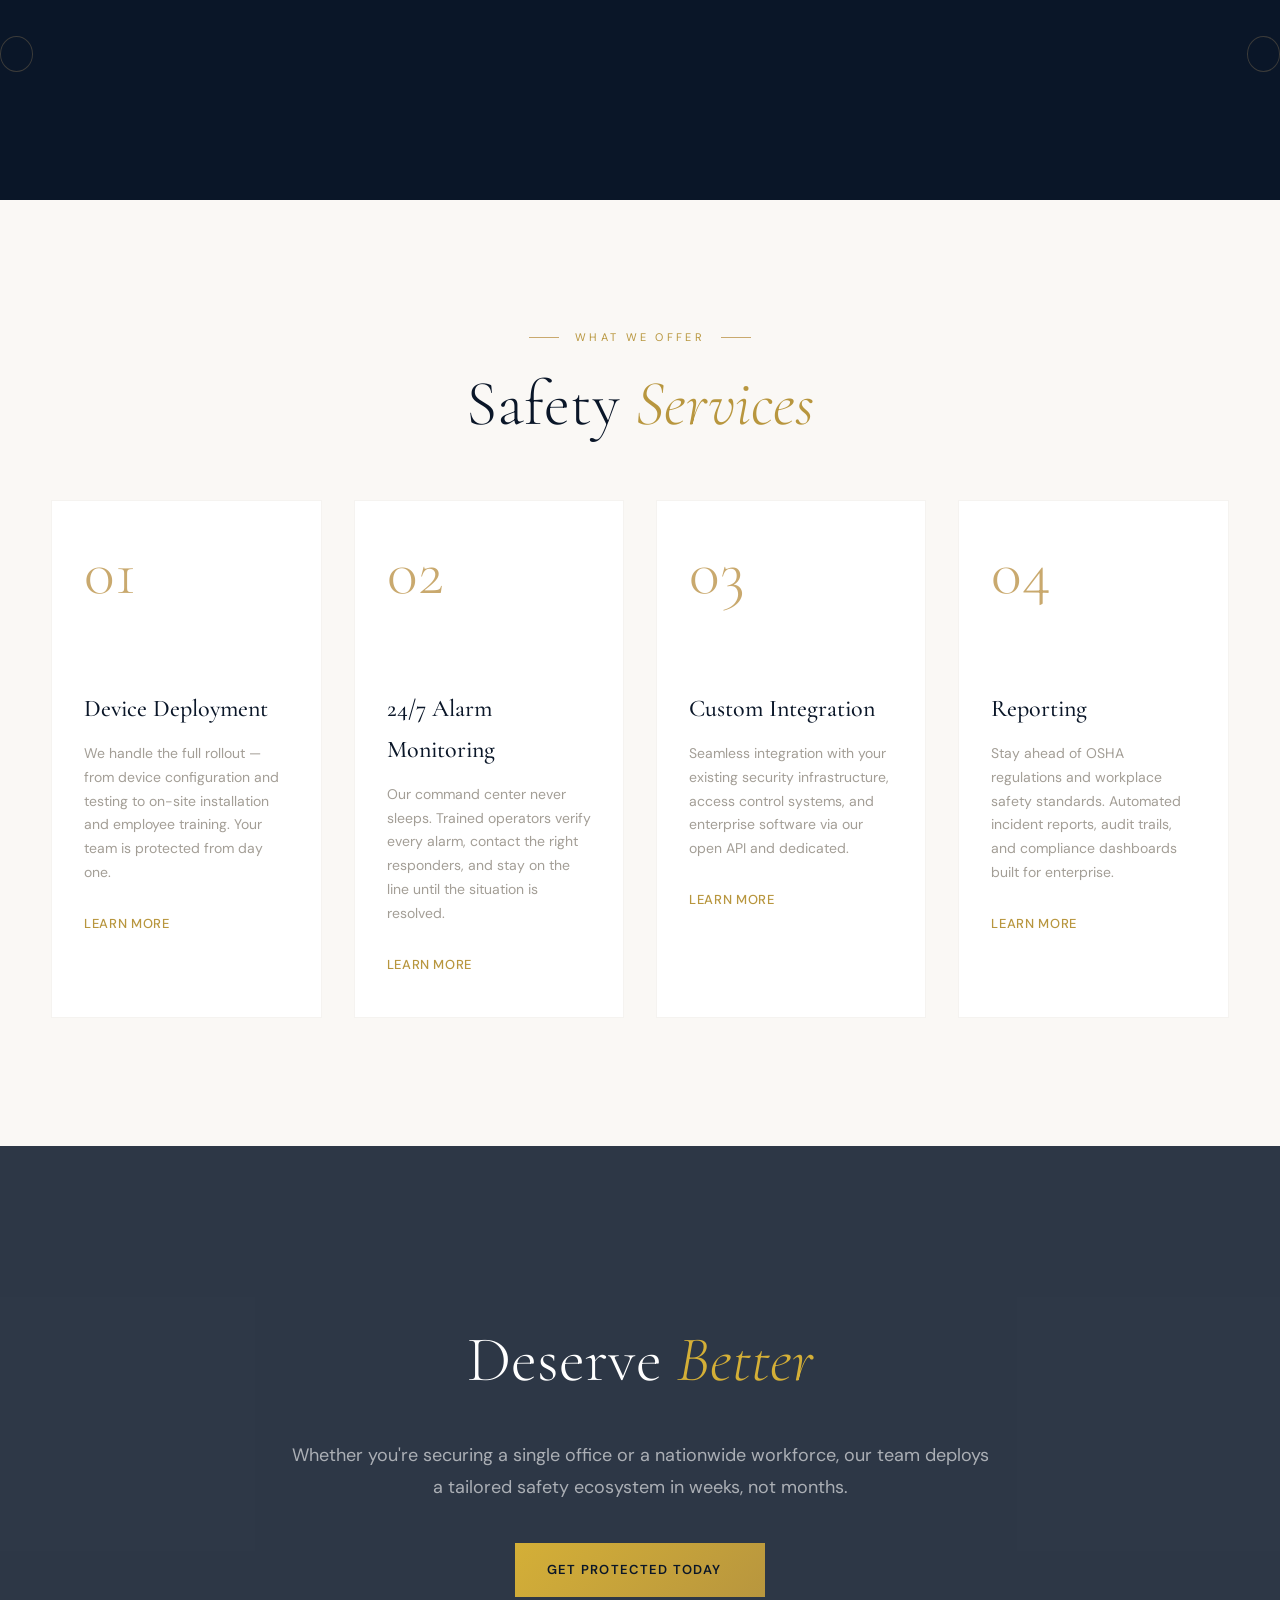
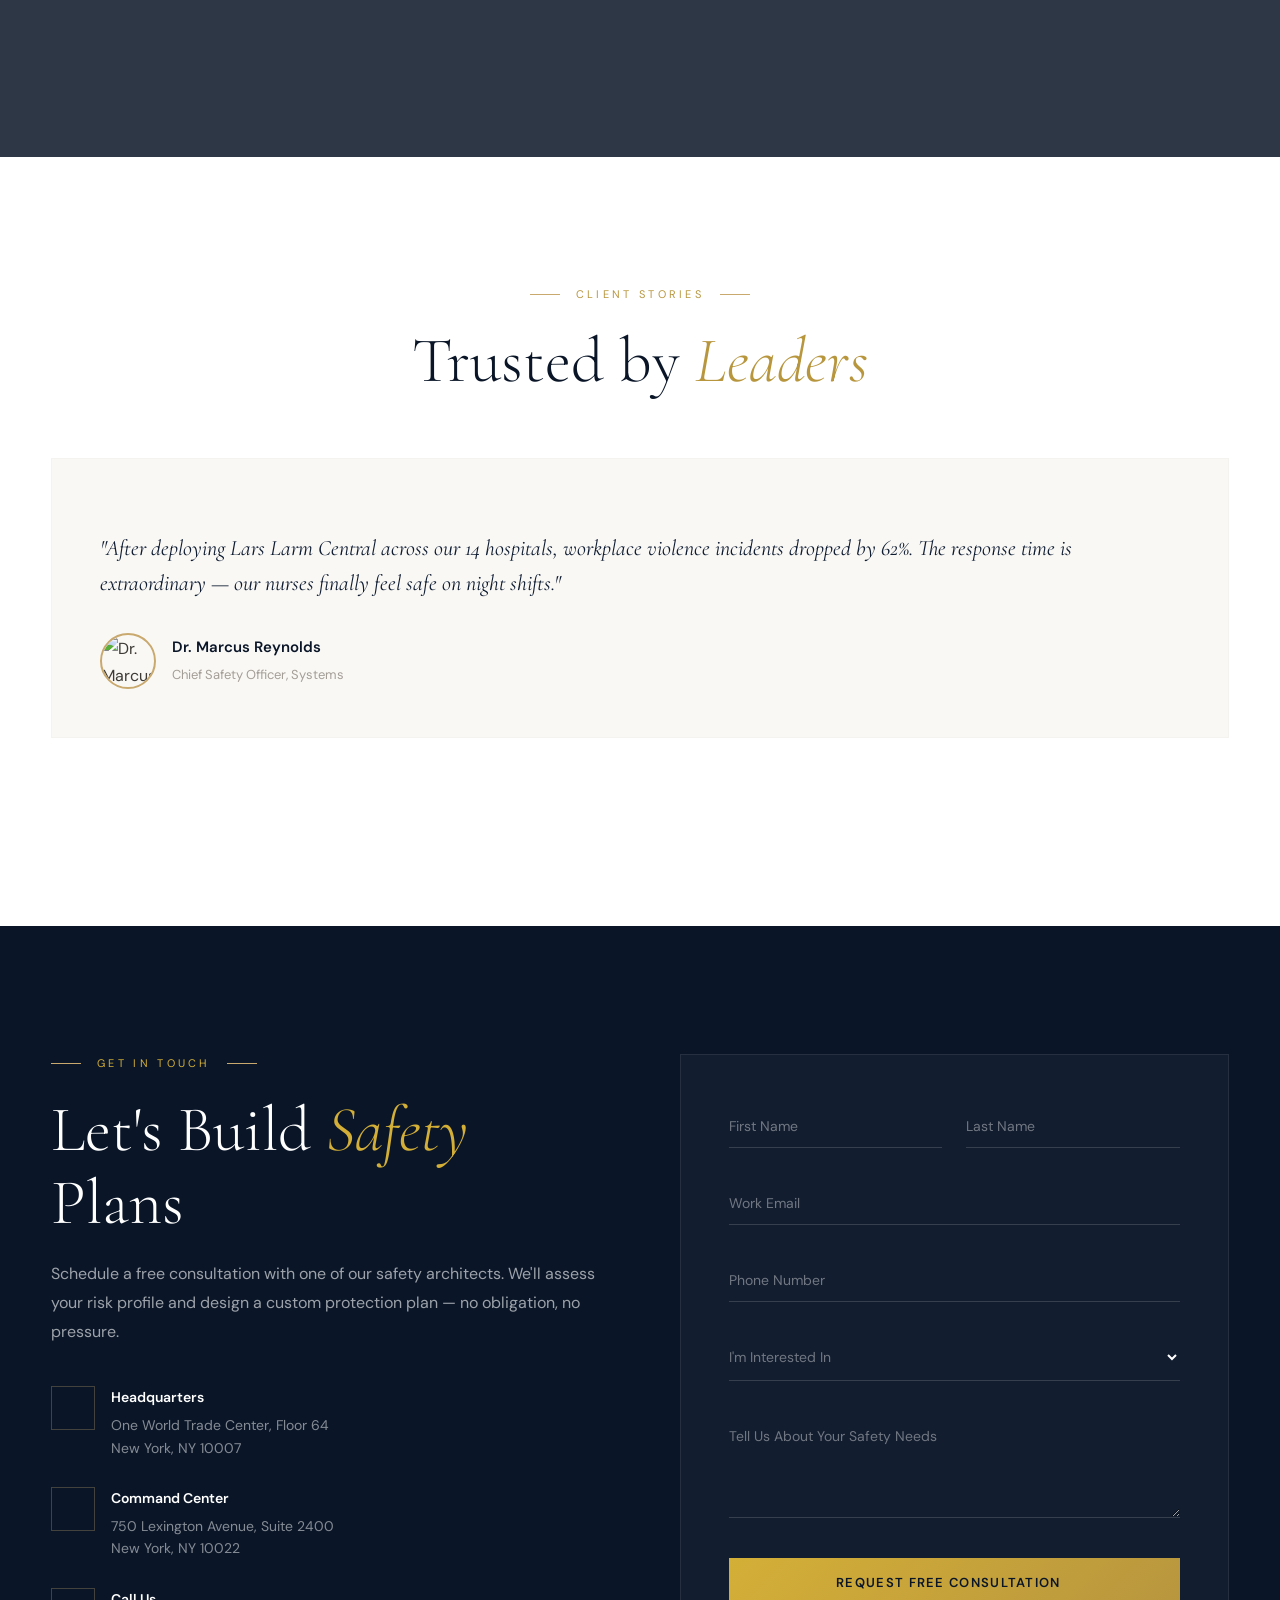
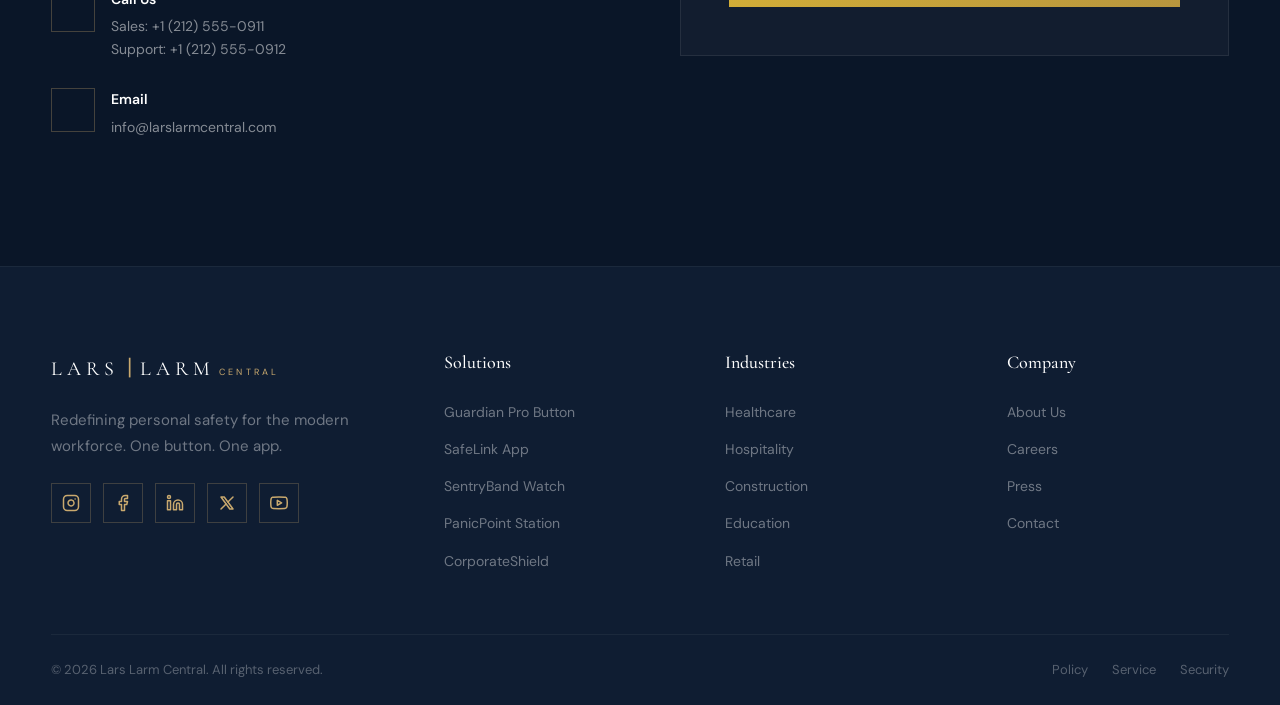
==== commit 8610cb92: "meet safty" ====
--- a/index.html
+++ b/index.html
@@ -277,7 +277,7 @@
               <span class="tag-line"></span>
             </div>
             <h2 class="section-title split-text">
-              Meet <em>Uncompromised</em> Safety
+              Meet <em>Uncomp</em> Safety
             </h2>
             <p class="about-text">
               Lars Larm Central was founded on a simple belief: no employee
--- a/css/style.css
+++ b/css/style.css
@@ -2217,6 +2217,30 @@
         flex-direction: row;
         flex-wrap: wrap;
         gap: 10px 20px;
+        justify-content: center;
+    }
+
+    /* Center the entire footer on mobile */
+    .footer-top {
+        text-align: center;
+    }
+    .footer-brand {
+        display: flex;
+        flex-direction: column;
+        align-items: center;
+    }
+    .footer-tagline {
+        max-width: 100%;
+    }
+    .footer-socials {
+        justify-content: center;
+    }
+    .footer-bottom {
+        text-align: center;
+    }
+    .footer-legal {
+        justify-content: center;
+        flex-wrap: wrap;
     }
 }
 
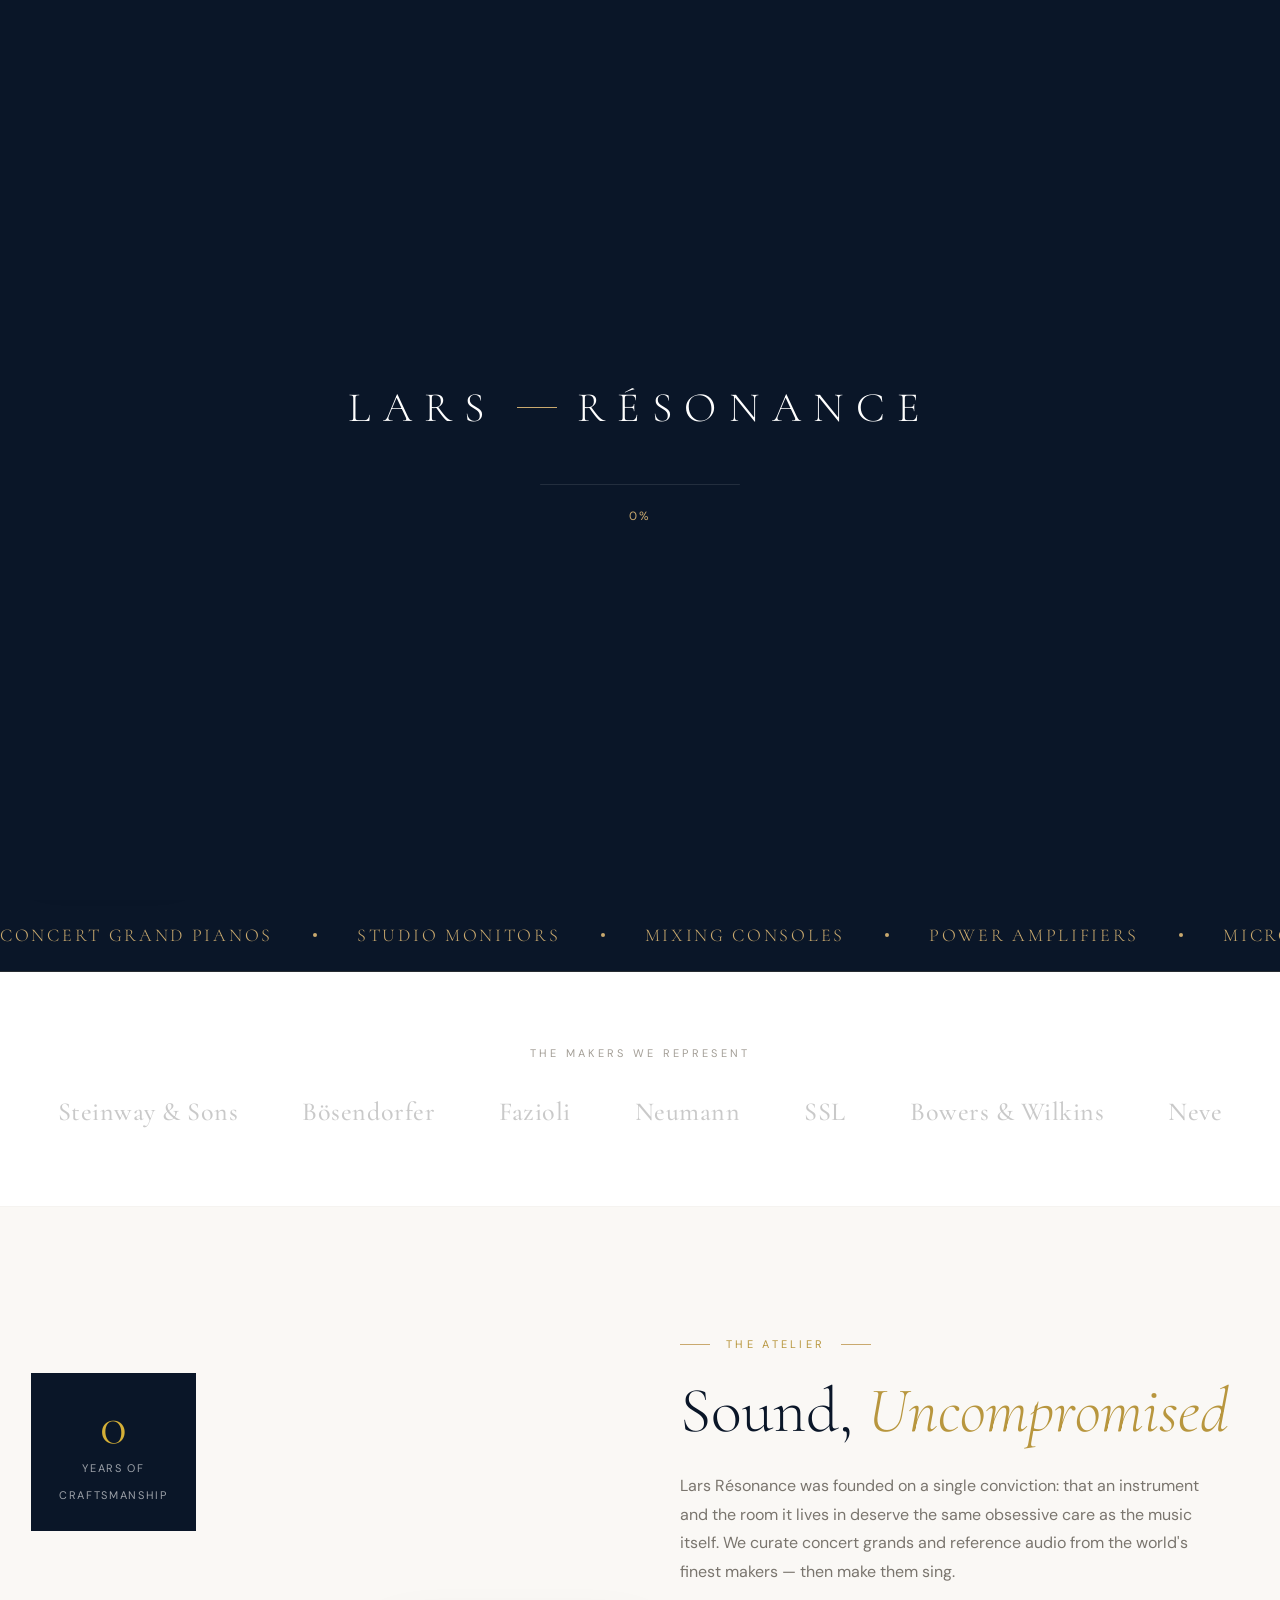
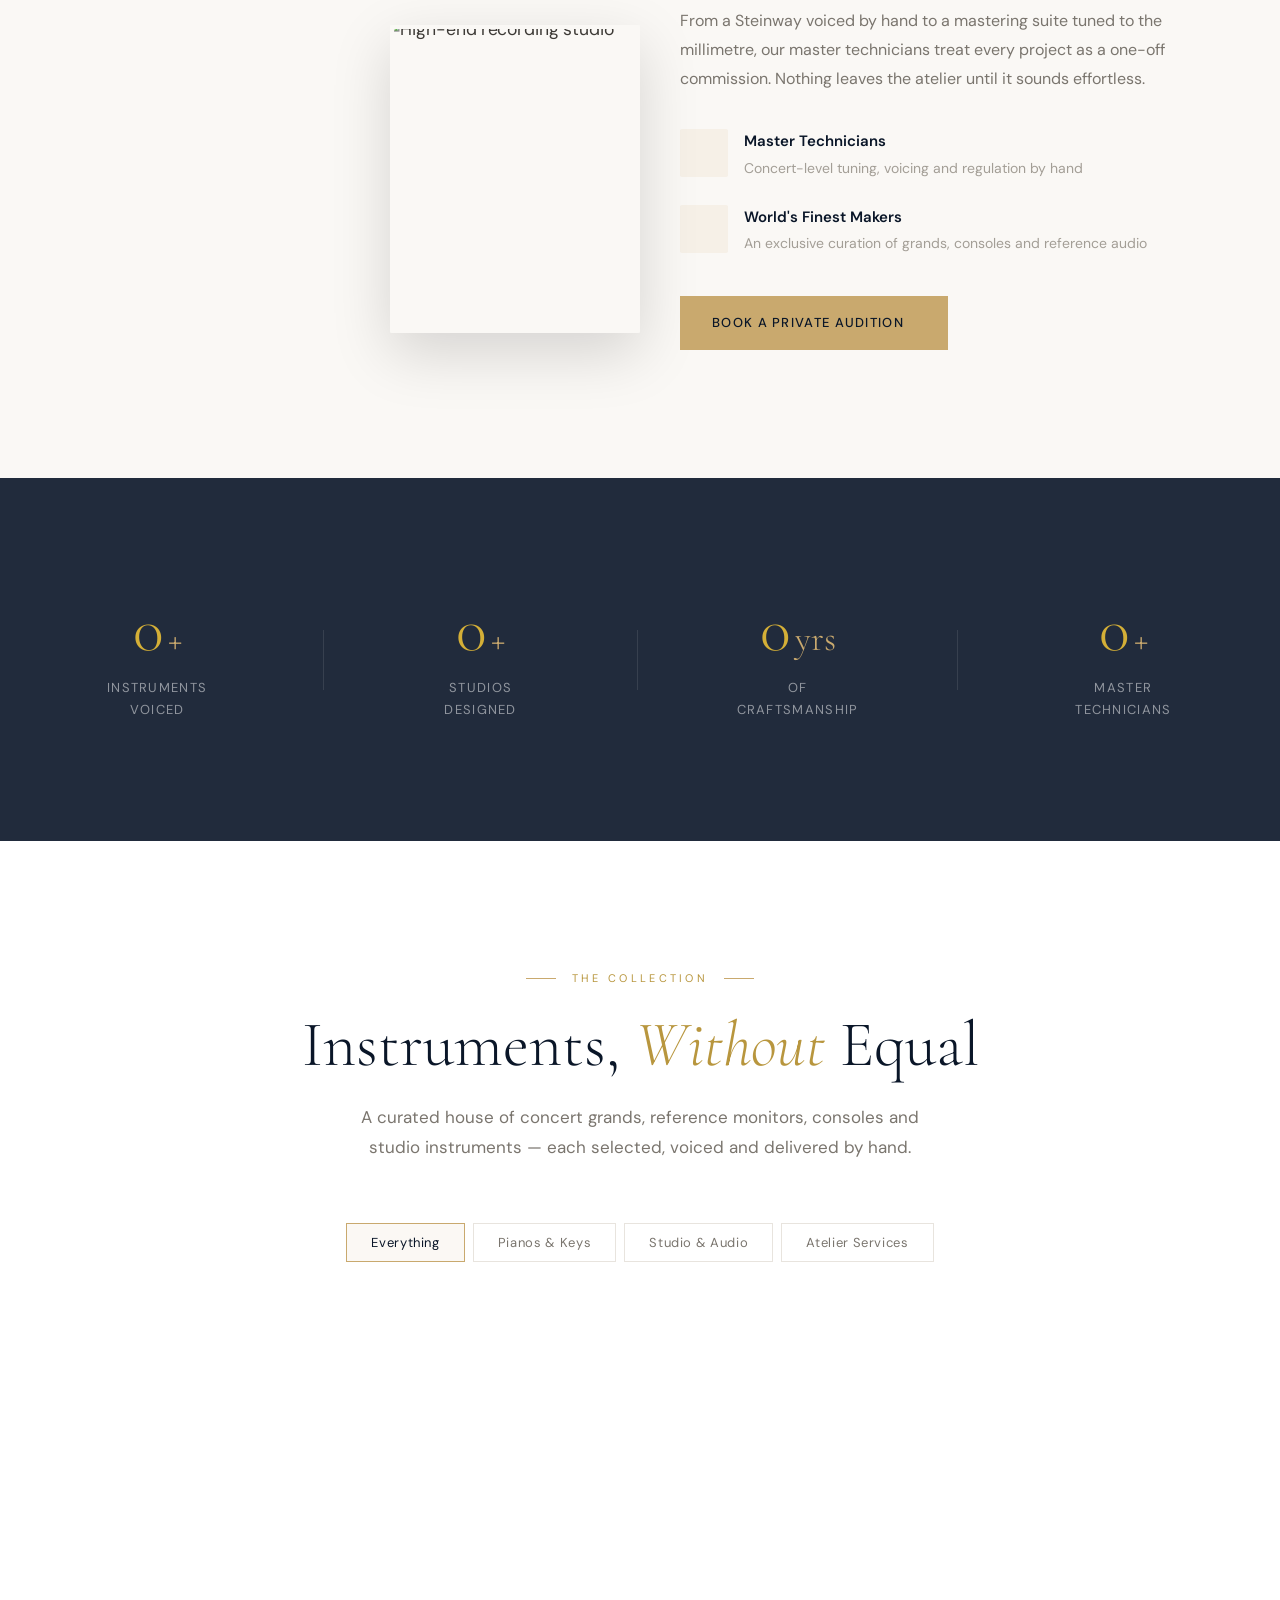
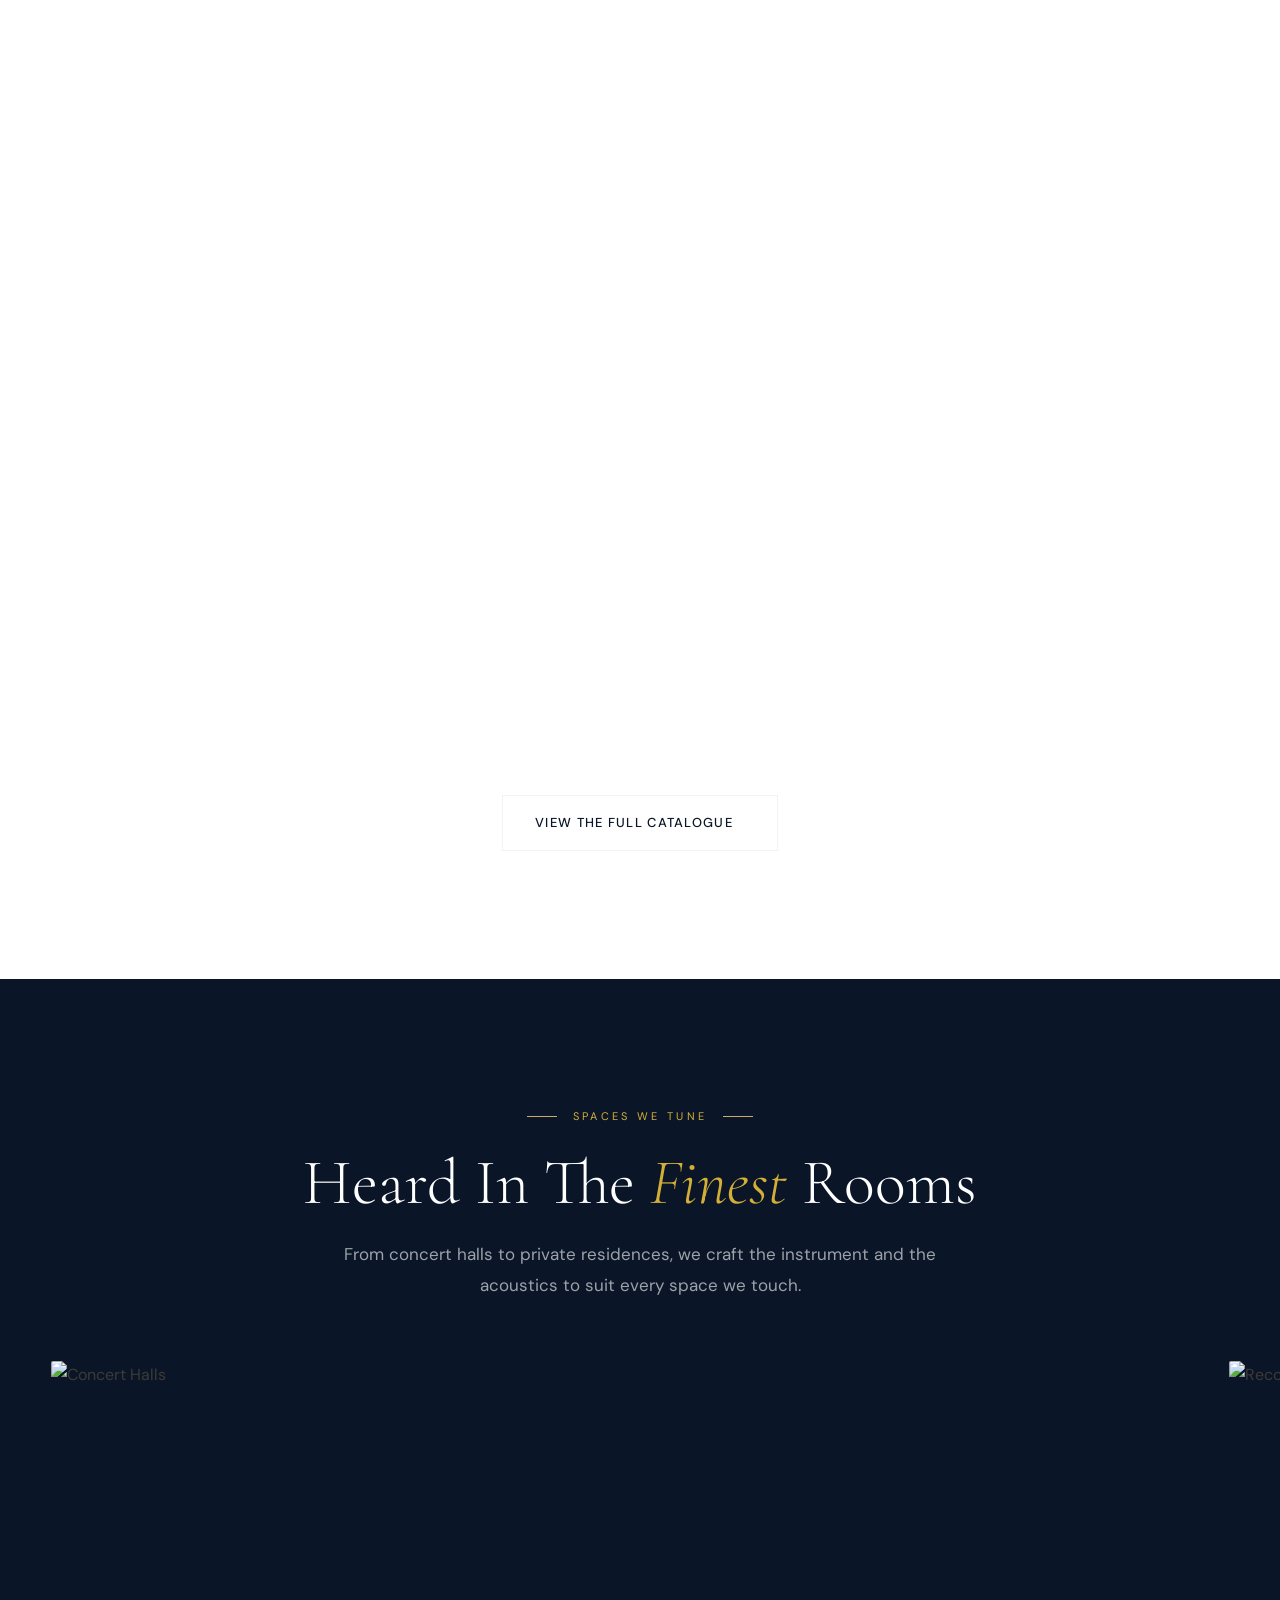
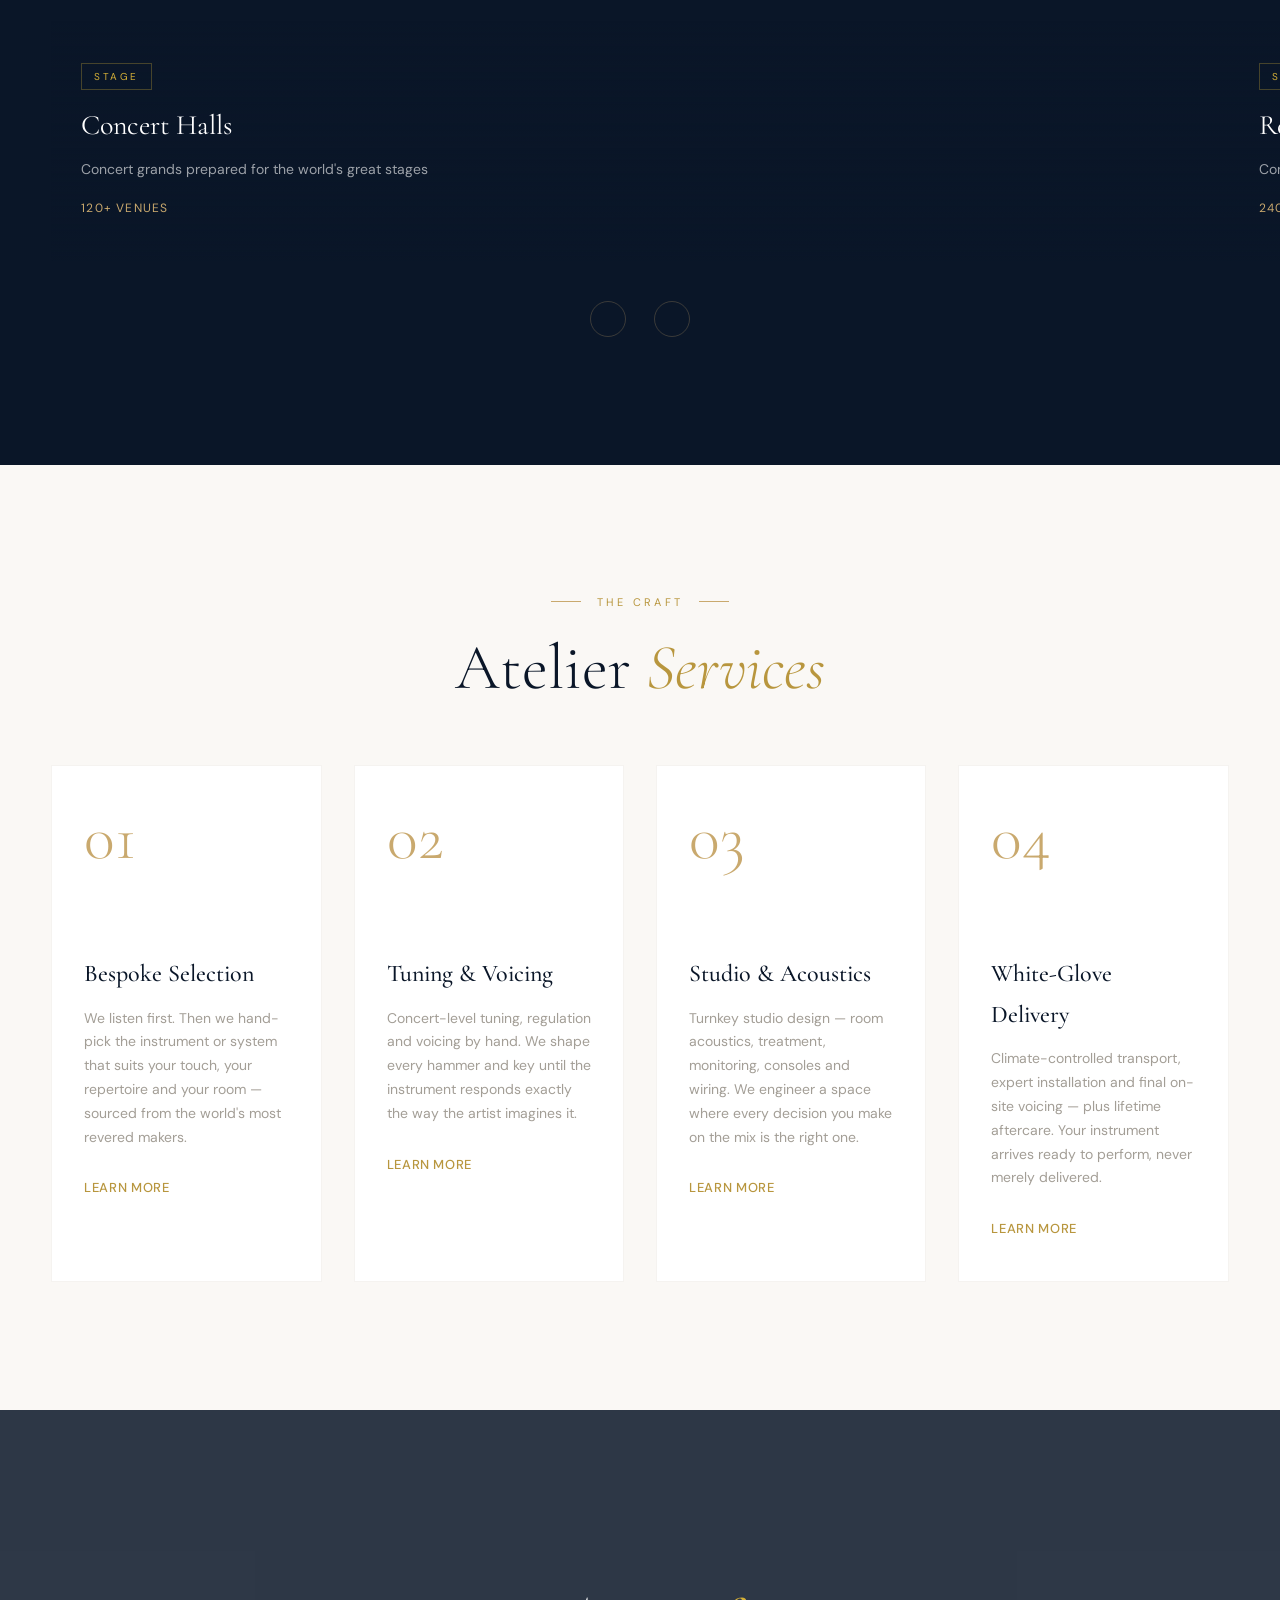
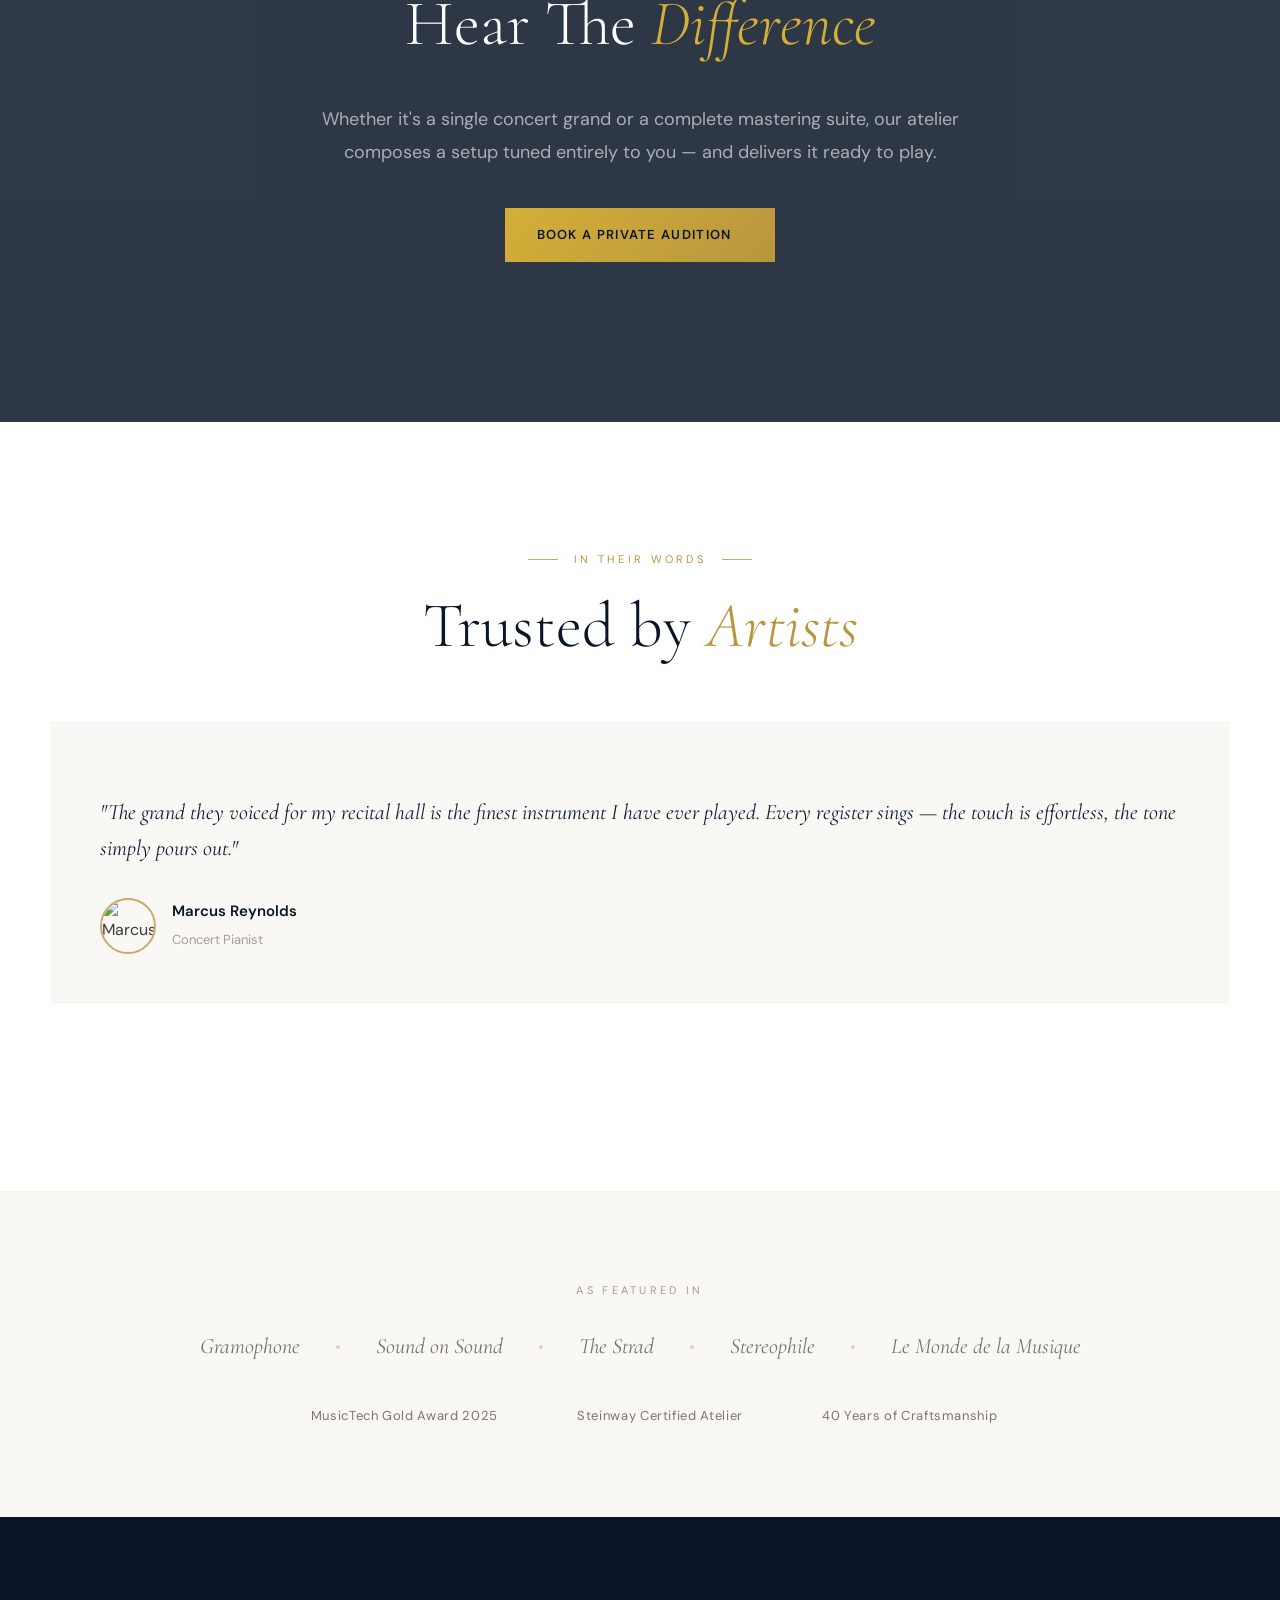
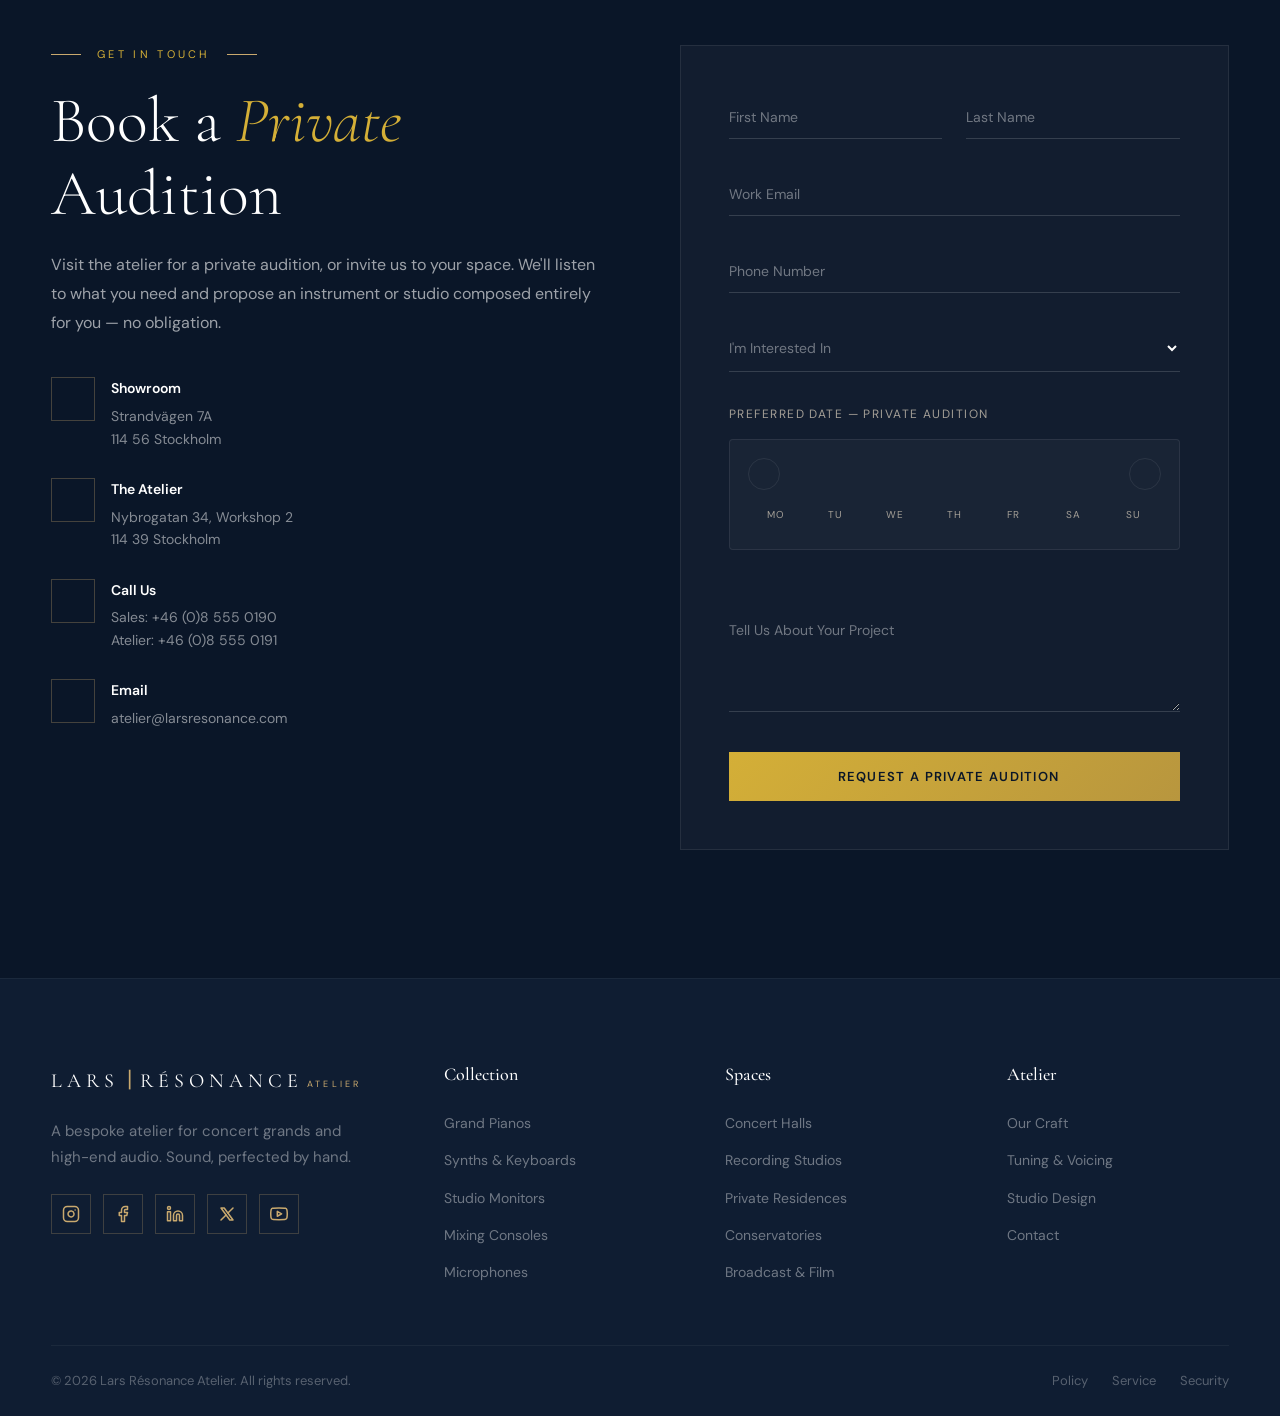
==== commit dbff77e8: "premium nytt" ====
--- a/index.html
+++ b/index.html
@@ -3,11 +3,20 @@
   <head>
     <meta charset="UTF-8" />
     <meta name="viewport" content="width=device-width, initial-scale=1.0" />
-    <title>Lars | Premium</title>
+    <title>Lars | Résonance — Pianos & High-End Audio Atelier</title>
     <meta
       name="description"
-      content="Elite personal alarm systems for businesses. 24/7 monitoring, smart alarm buttons, and a powerful safety app — protecting your workforce across New York and beyond."
+      content="A bespoke atelier for concert grand pianos and high-end audio — hand-selected instruments, mastering-grade monitors, consoles, microphones and complete studio design, voiced and installed by master technicians."
     />
+
+    <!-- Favicon & app icons -->
+    <link rel="icon" type="image/svg+xml" href="img/favicon.svg" />
+    <link rel="icon" type="image/png" sizes="32x32" href="img/favicon-32.png" />
+    <link rel="icon" type="image/png" sizes="16x16" href="img/favicon-16.png" />
+    <link rel="apple-touch-icon" sizes="180x180" href="img/apple-touch-icon.png" />
+    <link rel="manifest" href="site.webmanifest" />
+    <meta name="theme-color" content="#0A1628" />
+    <meta name="apple-mobile-web-app-title" content="Résonance" />
 
     <!-- Preconnect for performance -->
     <link rel="preconnect" href="https://fonts.googleapis.com" />
@@ -31,12 +40,36 @@
     />
     <script src="https://cdn.jsdelivr.net/npm/swiper@11/swiper-bundle.min.js"></script>
 
+    <!-- Lenis smooth scroll -->
+    <script src="https://cdn.jsdelivr.net/npm/@studio-freight/lenis@1.0.42/dist/lenis.min.js"></script>
+
     <!-- Lucide Icons -->
     <script src="https://unpkg.com/lucide@latest"></script>
 
     <link rel="stylesheet" href="css/style.css" />
   </head>
   <body>
+    <!-- ============ INTRO VEIL ============ -->
+    <div class="intro-veil" id="intro-veil" aria-hidden="true">
+      <div class="intro-veil-inner">
+        <span class="intro-mark">LR</span>
+        <span class="intro-line">LARS RÉSONANCE</span>
+      </div>
+    </div>
+
+    <!-- ============ ANNOUNCEMENT / AMBIENT BAR ============ -->
+    <div class="announce" id="announce">
+      <p class="announce-text" id="announcement-text">
+        Private auditions by appointment — Strandvägen 7A, Stockholm
+      </p>
+    </div>
+
+    <!-- ============ SCROLL PROGRESS ============ -->
+    <div class="scroll-progress" id="scroll-progress" aria-hidden="true"></div>
+
+    <!-- ============ TOASTS ============ -->
+    <div class="toasts" id="toasts" aria-live="polite" aria-atomic="false"></div>
+
     <!-- ============ CUSTOM CURSOR ============ -->
     <div class="cursor" id="cursor"></div>
     <div class="cursor-follower" id="cursor-follower"></div>
@@ -47,7 +80,7 @@
         <div class="preloader-logo">
           <span class="preloader-text">LARS</span>
           <span class="preloader-divider"></span>
-          <span class="preloader-text">LARM</span>
+          <span class="preloader-text">RÉSONANCE</span>
         </div>
         <div class="preloader-bar">
           <div class="preloader-progress" id="preloader-progress"></div>
@@ -62,8 +95,8 @@
         <a href="#" class="nav-logo">
           <span class="logo-text">LA<span class="mobile-hide">RS</span></span>
           <span class="logo-separator">|</span>
-          <span class="logo-text">LARM</span>
-          <span class="logo-sub">CENTRAL</span>
+          <span class="logo-text">RÉSONANCE</span>
+          <span class="logo-sub">ATELIER</span>
         </a>
 
         <ul class="nav-links" id="nav-links">
@@ -71,10 +104,10 @@
             <a href="#hero" class="nav-link active" data-hover="Home">Home</a>
           </li>
           <li>
-            <a href="#about" class="nav-link" data-hover="About">About</a>
+            <a href="#about" class="nav-link" data-hover="Atelier">Atelier</a>
           </li>
           <li>
-            <a href="#properties" class="nav-link" data-hover="Solutions">Solutions</a
+            <a href="#properties" class="nav-link" data-hover="Collection">Collection</a
             >
           </li>
           <li>
@@ -93,7 +126,20 @@
         </ul>
 
         <div class="nav-actions">
-          <button class="nav-cta magnetic-btn">Demo</button>
+          <button class="nav-icon-btn magnetic-btn" id="search-open" aria-label="Search the collection">
+            <i data-lucide="search"></i>
+          </button>
+          <button class="nav-icon-btn magnetic-btn" id="saved-open" aria-label="Saved instruments">
+            <i data-lucide="heart"></i>
+            <span class="saved-count" id="saved-count" hidden>0</span>
+          </button>
+          <select class="currency-select" id="currency-select" aria-label="Currency">
+            <option value="EUR">EUR €</option>
+            <option value="USD">USD $</option>
+            <option value="GBP">GBP £</option>
+            <option value="SEK">SEK kr</option>
+          </select>
+          <button class="nav-cta magnetic-btn">Visit</button>
           <button
             class="theme-toggle magnetic-btn"
             id="theme-toggle"
@@ -144,16 +190,16 @@
       <div class="mobile-menu-inner">
         <ul class="mobile-menu-links">
           <li><a href="#hero" class="mobile-link">Home</a></li>
-          <li><a href="#about" class="mobile-link">About</a></li>
-          <li><a href="#properties" class="mobile-link">Solutions</a></li>
-          <li><a href="#neighborhoods" class="mobile-link">Industries</a></li>
+          <li><a href="#about" class="mobile-link">Atelier</a></li>
+          <li><a href="#properties" class="mobile-link">Collection</a></li>
+          <li><a href="#neighborhoods" class="mobile-link">Spaces</a></li>
           <li><a href="#services" class="mobile-link">Services</a></li>
           <li><a href="#testimonials" class="mobile-link">Reviews</a></li>
           <li><a href="#contact" class="mobile-link">Contact</a></li>
         </ul>
         <div class="mobile-menu-footer">
-          <p>+1 (212) 555-0911</p>
-          <p>info@larslarmcentral.com</p>
+          <p>+46 (0)8 555 0190</p>
+          <p>atelier@larsresonance.com</p>
         </div>
       </div>
     </div>
@@ -164,19 +210,19 @@
         <div
           class="hero-slide active"
           style="
-            background-image: url(&quot;https://images.unsplash.com/photo-1497366216548-37526070297c?w=1920&q=80&quot;);
+            background-image: url(&quot;https://images.unsplash.com/photo-1520523839897-bd0b52f945a0?w=1920&q=80&quot;);
           "
         ></div>
         <div
           class="hero-slide"
           style="
-            background-image: url(&quot;https://images.unsplash.com/photo-1553877522-43269d4ea984?w=1920&q=80&quot;);
+            background-image: url(&quot;https://images.unsplash.com/photo-1598488035139-bdbb2231ce04?w=1920&q=80&quot;);
           "
         ></div>
         <div
           class="hero-slide"
           style="
-            background-image: url(&quot;https://images.unsplash.com/photo-1551434678-e076c223a692?w=1920&q=80&quot;);
+            background-image: url(&quot;https://images.unsplash.com/photo-1465847899084-d164df4dedc6?w=1920&q=80&quot;);
           "
         ></div>
         <div class="hero-overlay"></div>
@@ -187,36 +233,46 @@
       <div class="hero-content">
         <div class="hero-badge">
           <span class="badge-line"></span>
-          <span class="badge-text">Enterprise<span class="mobile-hide"> Solutions</span></span>
+          <span class="badge-text">Concert<span class="mobile-hide"> Grade</span></span>
           <span class="badge-line"></span>
         </div>
         <h1 class="hero-title">
           <span class="title-line"
-            ><span class="title-word">Protecting</span></span
+            ><span class="title-word">Where Sound</span></span
           >
           <span class="title-line"
-            ><span class="title-word">Every</span>
-            <span class="title-word accent">Heartbeat</span></span
+            ><span class="title-word">Becomes</span>
+            <span class="title-word accent">Soul</span></span
           >
         </h1>
         <p class="hero-subtitle">
-          One tap. Instant response. Our personal alarm ecosystem connects your
-          workforce to a 24/7 command center — because every second matters.
+          Hand-selected concert grands and mastering-grade audio, voiced by
+          master technicians. From the first key to the final mix — every detail
+          tuned to perfection.
         </p>
         <div class="hero-actions">
           <a href="#properties" class="btn btn-primary magnetic-btn">
-            <span class="btn-text">Solutions</span>
+            <span class="btn-text">The Collection</span>
             <span class="btn-icon"><i data-lucide="arrow-right"></i></span>
           </a>
           <a href="#about" class="btn btn-outline magnetic-btn">
-            <span class="btn-text">How It Works</span>
+            <span class="btn-text">Our Craft</span>
           </a>
+          <button class="hero-listen magnetic-btn" id="hero-listen" aria-label="Play a note">
+            <span class="listen-icon">
+              <i data-lucide="play"></i>
+            </span>
+            <span class="listen-bars" aria-hidden="true">
+              <span></span><span></span><span></span><span></span>
+            </span>
+            <span class="listen-text">Play a note</span>
+          </button>
         </div>
       </div>
 
       <div class="hero-scroll-indicator">
         <div class="scroll-line"></div>
-        <span>Scroll to explore</span>
+        <span>Scroll to listen</span>
       </div>
 
       <div class="hero-slide-counter">
@@ -230,21 +286,37 @@
     <div class="marquee-section">
       <div class="marquee-track">
         <div class="marquee-content">
-          <span>Personal Alarms</span><span class="marquee-dot"></span>
-          <span>24/7 Monitoring</span><span class="marquee-dot"></span>
-          <span>Smart Alarm Buttons</span><span class="marquee-dot"></span>
-          <span>Safety App</span><span class="marquee-dot"></span>
-          <span>GPS Tracking</span><span class="marquee-dot"></span>
-          <span>Instant Response</span><span class="marquee-dot"></span>
-          <span>Personal Alarms</span><span class="marquee-dot"></span>
-          <span>24/7 Monitoring</span><span class="marquee-dot"></span>
-          <span>Smart Alarm Buttons</span><span class="marquee-dot"></span>
-          <span>Safety App</span><span class="marquee-dot"></span>
-          <span>GPS Tracking</span><span class="marquee-dot"></span>
-          <span>Instant Response</span><span class="marquee-dot"></span>
+          <span>Concert Grand Pianos</span><span class="marquee-dot"></span>
+          <span>Studio Monitors</span><span class="marquee-dot"></span>
+          <span>Mixing Consoles</span><span class="marquee-dot"></span>
+          <span>Power Amplifiers</span><span class="marquee-dot"></span>
+          <span>Microphones</span><span class="marquee-dot"></span>
+          <span>Synthesizers</span><span class="marquee-dot"></span>
+          <span>Concert Grand Pianos</span><span class="marquee-dot"></span>
+          <span>Studio Monitors</span><span class="marquee-dot"></span>
+          <span>Mixing Consoles</span><span class="marquee-dot"></span>
+          <span>Power Amplifiers</span><span class="marquee-dot"></span>
+          <span>Microphones</span><span class="marquee-dot"></span>
+          <span>Synthesizers</span><span class="marquee-dot"></span>
         </div>
       </div>
     </div>
+
+    <!-- ============ MAKERS BAND ============ -->
+    <section class="makers" aria-label="The makers we represent">
+      <div class="container">
+        <p class="makers-label">The Makers We Represent</p>
+        <div class="makers-row">
+          <span class="maker">Steinway &amp; Sons</span>
+          <span class="maker">Bösendorfer</span>
+          <span class="maker">Fazioli</span>
+          <span class="maker">Neumann</span>
+          <span class="maker">SSL</span>
+          <span class="maker">Bowers &amp; Wilkins</span>
+          <span class="maker">Neve</span>
+        </div>
+      </div>
+    </section>
 
     <!-- ============ ABOUT SECTION ============ -->
     <section class="about" id="about">
@@ -253,53 +325,53 @@
           <div class="about-images">
             <div class="about-img-wrapper img-reveal">
               <img
-                src="https://images.unsplash.com/photo-1550751827-4bd374c3f58b?w=800&q=80"
-                alt="Command Center Operations"
+                src="https://images.unsplash.com/photo-1507676184212-d03ab07a01bf?w=800&q=80"
+                alt="Grand piano craftsmanship"
                 class="about-img-main"
               />
             </div>
             <div class="about-img-wrapper about-img-float img-reveal">
               <img
-                src="https://images.unsplash.com/photo-1581091226825-a6a2a5aee158?w=600&q=80"
-                alt="Safety Technology"
+                src="https://images.unsplash.com/photo-1516280440614-37939bbacd81?w=600&q=80"
+                alt="High-end recording studio"
                 class="about-img-secondary"
               />
             </div>
             <div class="about-experience">
-              <span class="exp-number" data-count="8">0</span>
-              <span class="exp-text">Second Avg<br />Response Time</span>
+              <span class="exp-number" data-count="40">0</span>
+              <span class="exp-text">Years of<br />Craftsmanship</span>
             </div>
           </div>
           <div class="about-content">
             <div class="section-tag">
               <span class="tag-line"></span>
-              <span>Who We Are</span>
+              <span>The Atelier</span>
               <span class="tag-line"></span>
             </div>
             <h2 class="section-title split-text">
-              Meet <em>Uncomp</em> Safety
+              Sound, <em>Uncompromised</em>
             </h2>
             <p class="about-text">
-              Lars Larm Central was founded on a simple belief: no employee
-              should ever feel unsafe at work. We've built the most advanced
-              personal alarm platform in the industry — combining wearable alarm
-              buttons.
+              Lars Résonance was founded on a single conviction: that an
+              instrument and the room it lives in deserve the same obsessive care
+              as the music itself. We curate concert grands and reference audio
+              from the world's finest makers — then make them sing.
             </p>
             <p class="about-text">
-              From lone workers in remote locations to hospital staff on night
-              shifts, our ecosystem provides instant, GPS-pinpointed emergency
-              response. One press of a button — or one tap in the app — and help
-              is already on the way.
+              From a Steinway voiced by hand to a mastering suite tuned to the
+              millimetre, our master technicians treat every project as a
+              one-off commission. Nothing leaves the atelier until it sounds
+              effortless.
             </p>
 
             <div class="about-features">
               <div class="about-feature">
                 <div class="feature-icon">
-                  <i data-lucide="shield-check"></i>
+                  <i data-lucide="award"></i>
                 </div>
                 <div>
-                  <h4>Military-Grade Encryption</h4>
-                  <p>End-to-end encrypted alarm signals and location data</p>
+                  <h4>Master Technicians</h4>
+                  <p>Concert-level tuning, voicing and regulation by hand</p>
                 </div>
               </div>
               <div class="about-feature">
@@ -307,14 +379,14 @@
                   <i data-lucide="globe"></i>
                 </div>
                 <div>
-                  <h4>Nationwide Coverage</h4>
-                  <p>Operating across all 50 states with local dispatch partnerships</p>
+                  <h4>World's Finest Makers</h4>
+                  <p>An exclusive curation of grands, consoles and reference audio</p>
                 </div>
               </div>
             </div>
 
             <a href="#contact" class="btn btn-primary magnetic-btn">
-              <span class="btn-text">Schedule a Demo</span>
+              <span class="btn-text">Book a Private Audition</span>
               <span class="btn-icon"><i data-lucide="arrow-right"></i></span>
             </a>
           </div>
@@ -327,34 +399,34 @@
       <div
         class="stats-bg"
         style="
-          background-image: url(&quot;https://images.unsplash.com/photo-1480714378408-67cf0d13bc1b?w=1920&q=80&quot;);
+          background-image: url(&quot;https://images.unsplash.com/photo-1487215078519-e21cc028cb29?w=1920&q=80&quot;);
         "
       ></div>
       <div class="stats-overlay"></div>
       <div class="container">
         <div class="stats-grid">
           <div class="stat-item">
-            <span class="stat-number" data-count="2.4">0</span>
-            <span class="stat-suffix">M+</span>
-            <span class="stat-label">Alarms Handled</span>
+            <span class="stat-number" data-count="1200">0</span>
+            <span class="stat-suffix">+</span>
+            <span class="stat-label">Instruments Voiced</span>
           </div>
           <div class="stat-divider"></div>
           <div class="stat-item">
-            <span class="stat-number" data-count="4800">0</span>
+            <span class="stat-number" data-count="240">0</span>
             <span class="stat-suffix">+</span>
-            <span class="stat-label">Companies Protected</span>
+            <span class="stat-label">Studios Designed</span>
           </div>
           <div class="stat-divider"></div>
           <div class="stat-item">
-            <span class="stat-number" data-count="99.7">0</span>
-            <span class="stat-suffix">%</span>
-            <span class="stat-label">System Uptime</span>
+            <span class="stat-number" data-count="40">0</span>
+            <span class="stat-suffix">yrs</span>
+            <span class="stat-label">Of Craftsmanship</span>
           </div>
           <div class="stat-divider"></div>
           <div class="stat-item">
-            <span class="stat-number" data-count="8">0</span>
-            <span class="stat-suffix">sec</span>
-            <span class="stat-label">Average Response Time</span>
+            <span class="stat-number" data-count="18">0</span>
+            <span class="stat-suffix">+</span>
+            <span class="stat-label">Master Technicians</span>
           </div>
         </div>
       </div>
@@ -366,41 +438,41 @@
         <div class="section-header">
           <div class="section-tag">
             <span class="tag-line"></span>
-            <span>Solutions</span>
+            <span>The Collection</span>
             <span class="tag-line"></span>
           </div>
           <h2 class="section-title split-text">
-            Safety, <em>Zero</em> Compromise
+            Instruments, <em>Without</em> Equal
           </h2>
           <p class="section-desc">
-            A fully integrated platform of devices, software, and human
-            operators — designed to protect you.
+            A curated house of concert grands, reference monitors, consoles and
+            studio instruments — each selected, voiced and delivered by hand.
           </p>
         </div>
 
         <div class="property-filters">
           <button class="filter-btn active" data-filter="all">
-            All Solutions
+            Everything
           </button>
-          <button class="filter-btn" data-filter="hardware">Hardware</button>
-          <button class="filter-btn" data-filter="software">Software</button>
-          <button class="filter-btn" data-filter="service">Services</button>
+          <button class="filter-btn" data-filter="pianos">Pianos &amp; Keys</button>
+          <button class="filter-btn" data-filter="studio">Studio &amp; Audio</button>
+          <button class="filter-btn" data-filter="service">Atelier Services</button>
         </div>
 
         <div class="property-grid">
-          <!-- Solution 1 -->
-          <div class="property-card" data-category="hardware">
+          <!-- Piece 1 -->
+          <div class="property-card" data-category="pianos" data-id="konzert-grand">
             <div class="property-image">
               <img
-                src="https://images.unsplash.com/photo-1544197150-b99a580bb7a8?w=800&q=80"
-                alt="Guardian Pro Alarm Button"
+                src="https://images.unsplash.com/photo-1552422535-c45813c61732?w=800&q=80"
+                alt="Concert grand piano"
                 loading="lazy"
               />
               <div class="property-overlay">
-                <span class="property-tag">Best Seller</span>
+                <span class="property-tag">Flagship</span>
                 <button
                   class="property-favorite magnetic-btn"
-                  aria-label="Save solution"
+                  aria-label="Save piece"
                 >
                   <i data-lucide="heart"></i>
                 </button>
@@ -412,32 +484,32 @@
             </div>
             <div class="property-info">
               <div class="property-location">
-                <i data-lucide="radio"></i>
-                <span>Wearable Device</span>
-              </div>
-              <h3 class="property-title">Guardian Pro Alarm Button</h3>
-              <p class="property-price">From $12/month per device</p>
+                <i data-lucide="piano"></i>
+                <span>Concert Grand</span>
+              </div>
+              <h3 class="property-title">Konzert Grand 280</h3>
+              <p class="property-price">Price on Request</p>
               <div class="property-details">
-                <span><i data-lucide="battery-charging"></i>Battery</span>
-                <span><i data-lucide="droplets"></i> IP67</span>
-                <span><i data-lucide="locate"></i> GPS</span>
-              </div>
-            </div>
-          </div>
-
-          <!-- Solution 2 -->
-          <div class="property-card" data-category="software">
+                <span><i data-lucide="ruler"></i> 280 cm</span>
+                <span><i data-lucide="hand"></i> Hand-Voiced</span>
+                <span><i data-lucide="trees"></i> Spruce</span>
+              </div>
+            </div>
+          </div>
+
+          <!-- Piece 2 -->
+          <div class="property-card" data-category="studio" data-id="reference-monitors">
             <div class="property-image">
               <img
-                src="img/4.png"
-                alt="SafeLink Mobile App"
+                src="https://images.unsplash.com/photo-1470019693664-1d202d2c0907?w=800&q=80"
+                alt="Reference studio monitors"
                 loading="lazy"
               />
               <div class="property-overlay">
-                <span class="property-tag">New Release</span>
+                <span class="property-tag">Reference</span>
                 <button
                   class="property-favorite magnetic-btn"
-                  aria-label="Save solution"
+                  aria-label="Save piece"
                 >
                   <i data-lucide="heart"></i>
                 </button>
@@ -449,32 +521,32 @@
             </div>
             <div class="property-info">
               <div class="property-location">
-                <i data-lucide="smartphone"></i>
-                <span>iOS &amp; Android</span>
-              </div>
-              <h3 class="property-title">SafeLink Mobile App</h3>
-              <p class="property-price">From $8/month per user</p>
+                <i data-lucide="speaker"></i>
+                <span>Main Monitors + Power Amp</span>
+              </div>
+              <h3 class="property-title">Référence Monitor System</h3>
+              <p class="property-price">From <span data-eur="36500">€36,500</span> / pair</p>
               <div class="property-details">
-                <span><i data-lucide="shield"></i> Silent Alarm</span>
-                <span><i data-lucide="video"></i> Live Stream</span>
-                <span><i data-lucide="users"></i> Team Alerts</span>
-              </div>
-            </div>
-          </div>
-
-          <!-- Solution 3 -->
-          <div class="property-card" data-category="service">
+                <span><i data-lucide="activity"></i> 3-Way</span>
+                <span><i data-lucide="zap"></i> Class-A Amp</span>
+                <span><i data-lucide="waves"></i> 20Hz–40kHz</span>
+              </div>
+            </div>
+          </div>
+
+          <!-- Piece 3 -->
+          <div class="property-card" data-category="service" data-id="studio-design">
             <div class="property-image">
               <img
-                src="https://images.unsplash.com/photo-1551434678-e076c223a692?w=800&q=80"
-                alt="Command Center"
+                src="https://images.unsplash.com/photo-1564186763535-ebb21ef5277f?w=800&q=80"
+                alt="Bespoke studio design"
                 loading="lazy"
               />
               <div class="property-overlay">
-                <span class="property-tag">Premium</span>
+                <span class="property-tag">Bespoke</span>
                 <button
                   class="property-favorite magnetic-btn"
-                  aria-label="Save solution"
+                  aria-label="Save piece"
                 >
                   <i data-lucide="heart"></i>
                 </button>
@@ -486,32 +558,32 @@
             </div>
             <div class="property-info">
               <div class="property-location">
-                <i data-lucide="headphones"></i>
-                <span>24/7 Staffed Operators</span>
-              </div>
-              <h3 class="property-title">Command Center Monitoring</h3>
-              <p class="property-price">Custom Enterprise Pricing</p>
+                <i data-lucide="drafting-compass"></i>
+                <span>Turnkey Studio Build</span>
+              </div>
+              <h3 class="property-title">Bespoke Studio Design</h3>
+              <p class="property-price">Commission Only</p>
               <div class="property-details">
-                <span><i data-lucide="clock"></i> 24/7/365</span>
-                <span><i data-lucide="languages"></i> 12 Languages</span>
-                <span><i data-lucide="zap"></i> 8s Response</span>
-              </div>
-            </div>
-          </div>
-
-          <!-- Solution 4 -->
-          <div class="property-card" data-category="hardware software">
+                <span><i data-lucide="ear"></i> Acoustics</span>
+                <span><i data-lucide="cable"></i> Wiring</span>
+                <span><i data-lucide="ruler"></i> Treatment</span>
+              </div>
+            </div>
+          </div>
+
+          <!-- Piece 4 -->
+          <div class="property-card" data-category="pianos studio" data-id="synth-collection">
             <div class="property-image">
               <img
-                src="https://images.unsplash.com/photo-1523275335684-37898b6baf30?w=800&q=80"
-                alt="SentryBand Wearable"
+                src="https://images.unsplash.com/photo-1535992165812-68d1861aa71e?w=800&q=80"
+                alt="Analogue synthesizers and keyboards"
                 loading="lazy"
               />
               <div class="property-overlay">
-                <span class="property-tag">Innovative</span>
+                <span class="property-tag">Iconic</span>
                 <button
                   class="property-favorite magnetic-btn"
-                  aria-label="Save solution"
+                  aria-label="Save piece"
                 >
                   <i data-lucide="heart"></i>
                 </button>
@@ -523,32 +595,32 @@
             </div>
             <div class="property-info">
               <div class="property-location">
-                <i data-lucide="watch"></i>
-                <span>Smart Wearable</span>
-              </div>
-              <h3 class="property-title">SentryBand Wristwatch</h3>
-              <p class="property-price">From $18/month per device</p>
+                <i data-lucide="audio-lines"></i>
+                <span>Synths &amp; Keyboards</span>
+              </div>
+              <h3 class="property-title">Analogue Synth Collection</h3>
+              <p class="property-price">From <span data-eur="4200">€4,200</span></p>
               <div class="property-details">
-                <span><i data-lucide="heart-pulse"></i> Heart Rate</span>
-                <span><i data-lucide="thermometer"></i> Fall Detect</span>
-                <span><i data-lucide="wifi"></i> 4G + WiFi</span>
-              </div>
-            </div>
-          </div>
-
-          <!-- Solution 5 -->
-          <div class="property-card" data-category="software service">
+                <span><i data-lucide="sliders-horizontal"></i> Analog</span>
+                <span><i data-lucide="piano"></i> 88 Keys</span>
+                <span><i data-lucide="cpu"></i> Polyphonic</span>
+              </div>
+            </div>
+          </div>
+
+          <!-- Piece 5 -->
+          <div class="property-card" data-category="studio service" data-id="mixing-console">
             <div class="property-image">
               <img
-                src="https://images.unsplash.com/photo-1460925895917-afdab827c52f?w=800&q=80"
-                alt="Dashboard Analytics"
+                src="https://images.unsplash.com/photo-1493676304819-0d7a8d026dcf?w=800&q=80"
+                alt="Analogue mixing console"
                 loading="lazy"
               />
               <div class="property-overlay">
-                <span class="property-tag">Enterprise</span>
+                <span class="property-tag">Hand-Built</span>
                 <button
                   class="property-favorite magnetic-btn"
-                  aria-label="Save solution"
+                  aria-label="Save piece"
                 >
                   <i data-lucide="heart"></i>
                 </button>
@@ -560,32 +632,32 @@
             </div>
             <div class="property-info">
               <div class="property-location">
-                <i data-lucide="layout-dashboard"></i>
-                <span>Cloud Platform</span>
-              </div>
-              <h3 class="property-title">CorporateShield Dashboard</h3>
-              <p class="property-price">From $299/month per org</p>
+                <i data-lucide="sliders-vertical"></i>
+                <span>Mixing &amp; Mastering Console</span>
+              </div>
+              <h3 class="property-title">Analogue Mixing Console</h3>
+              <p class="property-price">By Appointment</p>
               <div class="property-details">
-                <span><i data-lucide="bar-chart-3"></i> Analytics</span>
-                <span><i data-lucide="map"></i> Live Map</span>
-                <span><i data-lucide="file-text"></i> Compliance</span>
-              </div>
-            </div>
-          </div>
-
-          <!-- Solution 6 -->
-          <div class="property-card" data-category="hardware">
+                <span><i data-lucide="git-commit-horizontal"></i> 48 Ch</span>
+                <span><i data-lucide="disc-3"></i> Discrete</span>
+                <span><i data-lucide="settings-2"></i> Recall</span>
+              </div>
+            </div>
+          </div>
+
+          <!-- Piece 6 -->
+          <div class="property-card" data-category="studio" data-id="tube-mic">
             <div class="property-image">
               <img
-                src="https://images.unsplash.com/photo-1558002038-1055907df827?w=800&q=80"
-                alt="Fixed Panic Station"
+                src="https://images.unsplash.com/photo-1590602847861-f357a9332bbc?w=800&q=80"
+                alt="Tube studio microphone"
                 loading="lazy"
               />
               <div class="property-overlay">
-                <span class="property-tag">Essential</span>
+                <span class="property-tag">Legendary</span>
                 <button
                   class="property-favorite magnetic-btn"
-                  aria-label="Save solution"
+                  aria-label="Save piece"
                 >
                   <i data-lucide="heart"></i>
                 </button>
@@ -597,15 +669,15 @@
             </div>
             <div class="property-info">
               <div class="property-location">
-                <i data-lucide="bell-ring"></i>
-                <span>Fixed Installation</span>
-              </div>
-              <h3 class="property-title">PanicPoint Wall Station</h3>
-              <p class="property-price">From $6/month per unit</p>
+                <i data-lucide="mic"></i>
+                <span>Tube Microphone</span>
+              </div>
+              <h3 class="property-title">Vintage Tube Microphone</h3>
+              <p class="property-price">From <span data-eur="9800">€9,800</span></p>
               <div class="property-details">
-                <span><i data-lucide="plug-zap"></i> PoE</span>
-                <span><i data-lucide="volume-2"></i>Audio</span>
-                <span><i data-lucide="lock"></i> Tamper</span>
+                <span><i data-lucide="circle-dot"></i> Cardioid</span>
+                <span><i data-lucide="flame"></i> Tube</span>
+                <span><i data-lucide="gem"></i> Hand-Made</span>
               </div>
             </div>
           </div>
@@ -613,10 +685,21 @@
 
         <div class="properties-cta">
           <a href="#" class="btn btn-outline-dark magnetic-btn">
-            <span class="btn-text">View Full Product Catalog</span>
+            <span class="btn-text">View the Full Catalogue</span>
             <span class="btn-icon"><i data-lucide="arrow-right"></i></span>
           </a>
         </div>
+      </div>
+    </section>
+
+    <!-- ============ RECENTLY VIEWED ============ -->
+    <section class="recent" id="recent" hidden aria-label="Recently viewed">
+      <div class="container">
+        <div class="recent-head">
+          <span class="recent-label">Recently Viewed</span>
+          <button class="recent-clear" id="recent-clear">Clear</button>
+        </div>
+        <div class="recent-row" id="recent-row"></div>
       </div>
     </section>
 
@@ -626,15 +709,15 @@
         <div class="section-header">
           <div class="section-tag light">
             <span class="tag-line"></span>
-            <span>Industries<span class="mobile-hide"> We Protect</span></span>
+            <span>Spaces<span class="mobile-hide"> We Tune</span></span>
             <span class="tag-line"></span>
           </div>
           <h2 class="section-title light split-text">
-            Trusted Across <em>Industries</em>
+            Heard In The <em>Finest</em> Rooms
           </h2>
           <p class="section-desc light">
-            From healthcare to hospitality, our solutions adapt to the unique
-            safety challenges of every sector.
+            From concert halls to private residences, we craft the instrument
+            and the acoustics to suit every space we touch.
           </p>
         </div>
       </div>
@@ -646,16 +729,16 @@
               <div class="neighborhood-card">
                 <div class="neighborhood-img">
                   <img
-                    src="https://images.unsplash.com/photo-1519494026892-80bbd2d6fd0d?w=800&q=80"
-                    alt="Healthcare"
+                    src="https://images.unsplash.com/photo-1438232992991-995b7058bbb3?w=800&q=80"
+                    alt="Concert Halls"
                     loading="lazy"
                   />
                 </div>
                 <div class="neighborhood-content">
-                  <span class="neighborhood-city">Critical</span>
-                  <h3>Healthcare</h3>
-                  <p>Protecting nurses, doctors, and patients 24/7</p>
-                  <span class="neighborhood-count">1,200+ Facilities</span>
+                  <span class="neighborhood-city">Stage</span>
+                  <h3>Concert Halls</h3>
+                  <p>Concert grands prepared for the world's great stages</p>
+                  <span class="neighborhood-count">120+ Venues</span>
                 </div>
               </div>
             </div>
@@ -663,16 +746,16 @@
               <div class="neighborhood-card">
                 <div class="neighborhood-img">
                   <img
-                    src="https://images.unsplash.com/photo-1566073771259-6a8506099945?w=800&q=80"
-                    alt="Hospitality"
+                    src="https://images.unsplash.com/photo-1516280440614-37939bbacd81?w=800&q=80"
+                    alt="Recording Studios"
                     loading="lazy"
                   />
                 </div>
                 <div class="neighborhood-content">
-                  <span class="neighborhood-city">Premium</span>
-                  <h3>Hospitality</h3>
-                  <p>Staff safety for hotels, resorts, and venues</p>
-                  <span class="neighborhood-count">800+ Properties</span>
+                  <span class="neighborhood-city">Studio</span>
+                  <h3>Recording Studios</h3>
+                  <p>Consoles, monitors and mics for world-class rooms</p>
+                  <span class="neighborhood-count">240+ Studios</span>
                 </div>
               </div>
             </div>
@@ -680,16 +763,16 @@
               <div class="neighborhood-card">
                 <div class="neighborhood-img">
                   <img
-                    src="https://images.unsplash.com/photo-1504307651254-35680f356dfd?w=800&q=80"
-                    alt="Construction"
+                    src="https://images.unsplash.com/photo-1493225457124-a3eb161ffa5f?w=800&q=80"
+                    alt="Private Residences"
                     loading="lazy"
                   />
                 </div>
                 <div class="neighborhood-content">
-                  <span class="neighborhood-city">Industrial</span>
-                  <h3>Construction</h3>
-                  <p>Lone worker protection on every job site</p>
-                  <span class="neighborhood-count">650+ Sites</span>
+                  <span class="neighborhood-city">Private</span>
+                  <h3>Private Residences</h3>
+                  <p>Salon grands and listening rooms for collectors</p>
+                  <span class="neighborhood-count">650+ Homes</span>
                 </div>
               </div>
             </div>
@@ -697,16 +780,16 @@
               <div class="neighborhood-card">
                 <div class="neighborhood-img">
                   <img
-                    src="https://images.unsplash.com/photo-1497366216548-37526070297c?w=800&q=80"
-                    alt="Corporate Offices"
+                    src="https://images.unsplash.com/photo-1514320291840-2e0a9bf2a9ae?w=800&q=80"
+                    alt="Conservatories"
                     loading="lazy"
                   />
                 </div>
                 <div class="neighborhood-content">
-                  <span class="neighborhood-city">Enterprise</span>
-                  <h3>Corporate Offices</h3>
-                  <p>Workplace safety at scale for Fortune 500</p>
-                  <span class="neighborhood-count">2,100+ Offices</span>
+                  <span class="neighborhood-city">Academy</span>
+                  <h3>Conservatories</h3>
+                  <p>Practice and performance pianos for institutions</p>
+                  <span class="neighborhood-count">90+ Academies</span>
                 </div>
               </div>
             </div>
@@ -714,16 +797,16 @@
               <div class="neighborhood-card">
                 <div class="neighborhood-img">
                   <img
-                    src="https://images.unsplash.com/photo-1580582932707-520aed937b7b?w=800&q=80"
-                    alt="Education"
+                    src="https://images.unsplash.com/photo-1525362081669-2b476bb628c3?w=800&q=80"
+                    alt="Houses of Worship"
                     loading="lazy"
                   />
                 </div>
                 <div class="neighborhood-content">
-                  <span class="neighborhood-city">Essential</span>
-                  <h3>Education</h3>
-                  <p>Campus-wide protection for staff and students</p>
-                  <span class="neighborhood-count">430+ Campuses</span>
+                  <span class="neighborhood-city">Sacred</span>
+                  <h3>Houses of Worship</h3>
+                  <p>Acoustic instruments and discreet sound systems</p>
+                  <span class="neighborhood-count">300+ Spaces</span>
                 </div>
               </div>
             </div>
@@ -731,16 +814,67 @@
               <div class="neighborhood-card">
                 <div class="neighborhood-img">
                   <img
-                    src="https://images.unsplash.com/photo-1586769852044-692d6e3703f0?w=800&q=80"
-                    alt="Retail"
+                    src="https://images.unsplash.com/photo-1598653222000-6b7b7a552625?w=800&q=80"
+                    alt="Broadcast & Film"
                     loading="lazy"
                   />
                 </div>
                 <div class="neighborhood-content">
-                  <span class="neighborhood-city">Commercial</span>
-                  <h3>Retail</h3>
-                  <p>Discreet panic alarms for store employees</p>
-                  <span class="neighborhood-count">3,500+ Stores</span>
+                  <span class="neighborhood-city">Broadcast</span>
+                  <h3>Broadcast &amp; Film</h3>
+                  <p>Scoring stages and post suites tuned for picture</p>
+                  <span class="neighborhood-count">75+ Stages</span>
+                </div>
+              </div>
+            </div>
+            <div class="swiper-slide">
+              <div class="neighborhood-card">
+                <div class="neighborhood-img">
+                  <img
+                    src="https://images.unsplash.com/photo-1519682337058-a94d519337bc?w=800&q=80"
+                    alt="Opera & Ballet"
+                    loading="lazy"
+                  />
+                </div>
+                <div class="neighborhood-content">
+                  <span class="neighborhood-city">Grand</span>
+                  <h3>Opera &amp; Ballet</h3>
+                  <p>Pit and stage instruments for the grandest productions</p>
+                  <span class="neighborhood-count">60+ Houses</span>
+                </div>
+              </div>
+            </div>
+            <div class="swiper-slide">
+              <div class="neighborhood-card">
+                <div class="neighborhood-img">
+                  <img
+                    src="https://images.unsplash.com/photo-1500336624523-d727130c3328?w=800&q=80"
+                    alt="Jazz & Supper Clubs"
+                    loading="lazy"
+                  />
+                </div>
+                <div class="neighborhood-content">
+                  <span class="neighborhood-city">Intimate</span>
+                  <h3>Jazz &amp; Supper Clubs</h3>
+                  <p>Salon grands and warm rooms for intimate nights</p>
+                  <span class="neighborhood-count">180+ Clubs</span>
+                </div>
+              </div>
+            </div>
+            <div class="swiper-slide">
+              <div class="neighborhood-card">
+                <div class="neighborhood-img">
+                  <img
+                    src="https://images.unsplash.com/photo-1471478331149-c72f17e33c73?w=800&q=80"
+                    alt="Mastering Suites"
+                    loading="lazy"
+                  />
+                </div>
+                <div class="neighborhood-content">
+                  <span class="neighborhood-city">Precision</span>
+                  <h3>Mastering Suites</h3>
+                  <p>Reference rooms tuned for the final master</p>
+                  <span class="neighborhood-count">140+ Suites</span>
                 </div>
               </div>
             </div>
@@ -770,11 +904,11 @@
         <div class="section-header">
           <div class="section-tag">
             <span class="tag-line"></span>
-            <span>What We Offer</span>
+            <span>The Craft</span>
             <span class="tag-line"></span>
           </div>
           <h2 class="section-title split-text">
-            Safety <em>Services</em>
+            Atelier <em>Services</em>
           </h2>
         </div>
 
@@ -782,13 +916,13 @@
           <div class="service-card">
             <div class="service-number">01</div>
             <div class="service-icon">
-              <i data-lucide="radio"></i>
-            </div>
-            <h3>Device Deployment</h3>
+              <i data-lucide="search-check"></i>
+            </div>
+            <h3>Bespoke Selection</h3>
             <p>
-              We handle the full rollout — from device configuration and
-              testing to on-site installation and employee training. Your
-              team is protected from day one.
+              We listen first. Then we hand-pick the instrument or system that
+              suits your touch, your repertoire and your room — sourced from the
+              world's most revered makers.
             </p>
             <a href="#" class="service-link">
               <span>Learn More</span>
@@ -799,13 +933,13 @@
           <div class="service-card">
             <div class="service-number">02</div>
             <div class="service-icon">
-              <i data-lucide="monitor-check"></i>
-            </div>
-            <h3>24/7 Alarm Monitoring</h3>
+              <i data-lucide="sliders-horizontal"></i>
+            </div>
+            <h3>Tuning &amp; Voicing</h3>
             <p>
-              Our command center never sleeps. Trained operators verify every
-              alarm, contact the right responders, and stay on the line until
-              the situation is resolved.
+              Concert-level tuning, regulation and voicing by hand. We shape
+              every hammer and key until the instrument responds exactly the way
+              the artist imagines it.
             </p>
             <a href="#" class="service-link">
               <span>Learn More</span>
@@ -816,13 +950,13 @@
           <div class="service-card">
             <div class="service-number">03</div>
             <div class="service-icon">
-              <i data-lucide="settings"></i>
-            </div>
-            <h3>Custom Integration</h3>
+              <i data-lucide="drafting-compass"></i>
+            </div>
+            <h3>Studio &amp; Acoustics</h3>
             <p>
-              Seamless integration with your existing security infrastructure,
-              access control systems, and enterprise software via our open API
-              and dedicated.
+              Turnkey studio design — room acoustics, treatment, monitoring,
+              consoles and wiring. We engineer a space where every decision you
+              make on the mix is the right one.
             </p>
             <a href="#" class="service-link">
               <span>Learn More</span>
@@ -833,13 +967,13 @@
           <div class="service-card">
             <div class="service-number">04</div>
             <div class="service-icon">
-              <i data-lucide="shield-check"></i>
-            </div>
-            <h3>Reporting</h3>
+              <i data-lucide="truck"></i>
+            </div>
+            <h3>White-Glove Delivery</h3>
             <p>
-              Stay ahead of OSHA regulations and workplace safety standards.
-              Automated incident reports, audit trails, and compliance
-              dashboards built for enterprise.
+              Climate-controlled transport, expert installation and final
+              on-site voicing — plus lifetime aftercare. Your instrument arrives
+              ready to perform, never merely delivered.
             </p>
             <a href="#" class="service-link">
               <span>Learn More</span>
@@ -863,13 +997,14 @@
       </div>
       <div class="container">
         <div class="luxury-cta-content">
-          <h2 class="split-text">Deserve <em>Better</em></h2>
+          <h2 class="split-text">Hear The <em>Difference</em></h2>
           <p>
-            Whether you're securing a single office or a nationwide workforce,
-            our team deploys a tailored safety ecosystem in weeks, not months.
+            Whether it's a single concert grand or a complete mastering suite,
+            our atelier composes a setup tuned entirely to you — and delivers it
+            ready to play.
           </p>
           <a href="#contact" class="btn btn-gold magnetic-btn">
-            <span class="btn-text">Get Protected Today</span>
+            <span class="btn-text">Book a Private Audition</span>
             <span class="btn-icon"><i data-lucide="arrow-right"></i></span>
           </a>
         </div>
@@ -882,11 +1017,11 @@
         <div class="section-header">
           <div class="section-tag">
             <span class="tag-line"></span>
-            <span>Client Stories</span>
+            <span>In Their Words</span>
             <span class="tag-line"></span>
           </div>
           <h2 class="section-title split-text">
-            Trusted by <em>Leaders</em>
+            Trusted by <em>Artists</em>
           </h2>
         </div>
 
@@ -898,22 +1033,21 @@
                   <i data-lucide="quote"></i>
                 </div>
                 <p class="testimonial-text">
-                  "After deploying Lars Larm Central across our 14 hospitals,
-                  workplace violence incidents dropped by 62%. The response time
-                  is extraordinary — our nurses finally feel safe on night
-                  shifts."
+                  "The grand they voiced for my recital hall is the finest
+                  instrument I have ever played. Every register sings — the
+                  touch is effortless, the tone simply pours out."
                 </p>
                 <div class="testimonial-author">
                   <div class="author-avatar">
                     <img
                       src="https://images.unsplash.com/photo-1507003211169-0a1dd7228f2d?w=200&q=80"
-                      alt="Dr. Marcus R."
+                      alt="Marcus R."
                       loading="lazy"
                     />
                   </div>
                   <div class="author-info">
-                    <h4>Dr. Marcus Reynolds</h4>
-                    <span>Chief Safety Officer, Systems</span>
+                    <h4>Marcus Reynolds</h4>
+                    <span>Concert Pianist</span>
                   </div>
                 </div>
               </div>
@@ -924,10 +1058,9 @@
                   <i data-lucide="quote"></i>
                 </div>
                 <p class="testimonial-text">
-                  "We needed a solution that could scale across 200+ retail
-                  locations overnight. LLC delivered — the integration was
-                  seamless and the dashboard gives us real-time visibility into
-                  every store."
+                  "They designed our entire mastering room — acoustics, monitors,
+                  console, the lot. For the first time, what I hear in the studio
+                  is exactly what lands on the record."
                 </p>
                 <div class="testimonial-author">
                   <div class="author-avatar">
@@ -939,7 +1072,7 @@
                   </div>
                   <div class="author-info">
                     <h4>Amanda Kowalski</h4>
-                    <span>VP of Operations</span>
+                    <span>Mastering Engineer</span>
                   </div>
                 </div>
               </div>
@@ -950,9 +1083,9 @@
                   <i data-lucide="quote"></i>
                 </div>
                 <p class="testimonial-text">
-                  "The SentryBand saved one of our construction workers' lives
-                  last month. The fall detection triggered instantly, and
-                  paramedics were on-site in under 6 minutes — that's a lifeline."
+                  "From the first phone call to the final voicing in my home,
+                  the attention to detail was extraordinary. This is a house that
+                  treats sound as an art form."
                 </p>
                 <div class="testimonial-author">
                   <div class="author-avatar">
@@ -964,13 +1097,45 @@
                   </div>
                   <div class="author-info">
                     <h4>David Thornton</h4>
-                    <span>CEO, Apex Construction Partners</span>
+                    <span>Composer &amp; Collector</span>
                   </div>
                 </div>
               </div>
             </div>
           </div>
           <div class="swiper-pagination testimonial-pagination"></div>
+        </div>
+      </div>
+    </section>
+
+    <!-- ============ PRESS / AWARDS BAND ============ -->
+    <section class="press" aria-label="Press and recognition">
+      <div class="container">
+        <p class="press-label">As Featured In</p>
+        <div class="press-row">
+          <span class="press-name">Gramophone</span>
+          <span class="press-dot"></span>
+          <span class="press-name">Sound on Sound</span>
+          <span class="press-dot"></span>
+          <span class="press-name">The Strad</span>
+          <span class="press-dot"></span>
+          <span class="press-name">Stereophile</span>
+          <span class="press-dot"></span>
+          <span class="press-name">Le Monde de la Musique</span>
+        </div>
+        <div class="press-awards">
+          <div class="press-award">
+            <i data-lucide="award"></i>
+            <span>MusicTech Gold Award 2025</span>
+          </div>
+          <div class="press-award">
+            <i data-lucide="badge-check"></i>
+            <span>Steinway Certified Atelier</span>
+          </div>
+          <div class="press-award">
+            <i data-lucide="star"></i>
+            <span>40 Years of Craftsmanship</span>
+          </div>
         </div>
       </div>
     </section>
@@ -986,12 +1151,12 @@
               <span class="tag-line"></span>
             </div>
             <h2 class="section-title light split-text">
-              Let's Build <em>Safety</em> Plans
+              Book a <em>Private</em> Audition
             </h2>
             <p class="contact-desc">
-              Schedule a free consultation with one of our safety architects.
-              We'll assess your risk profile and design a custom protection
-              plan — no obligation, no pressure.
+              Visit the atelier for a private audition, or invite us to your
+              space. We'll listen to what you need and propose an instrument or
+              studio composed entirely for you — no obligation.
             </p>
 
             <div class="contact-details">
@@ -1000,8 +1165,8 @@
                   <i data-lucide="map-pin"></i>
                 </div>
                 <div>
-                  <h4>Headquarters</h4>
-                  <p>One World Trade Center, Floor 64<br />New York, NY 10007</p>
+                  <h4>Showroom</h4>
+                  <p>Strandvägen 7A<br />114 56 Stockholm</p>
                 </div>
               </div>
               <div class="contact-item">
@@ -1009,8 +1174,8 @@
                   <i data-lucide="map-pin"></i>
                 </div>
                 <div>
-                  <h4>Command Center</h4>
-                  <p>750 Lexington Avenue, Suite 2400<br />New York, NY 10022</p>
+                  <h4>The Atelier</h4>
+                  <p>Nybrogatan 34, Workshop 2<br />114 39 Stockholm</p>
                 </div>
               </div>
               <div class="contact-item">
@@ -1019,7 +1184,7 @@
                 </div>
                 <div>
                   <h4>Call Us</h4>
-                  <p>Sales: +1 (212) 555-0911<br />Support: +1 (212) 555-0912</p>
+                  <p>Sales: +46 (0)8 555 0190<br />Atelier: +46 (0)8 555 0191</p>
                 </div>
               </div>
               <div class="contact-item">
@@ -1028,7 +1193,7 @@
                 </div>
                 <div>
                   <h4>Email</h4>
-                  <p>info@larslarmcentral.com</p>
+                  <p>atelier@larsresonance.com</p>
                 </div>
               </div>
             </div>
@@ -1079,14 +1244,44 @@
               <div class="form-group">
                 <select id="interest" name="interest" required>
                   <option value="" disabled selected></option>
-                  <option value="personal-alarms">Personal Alarm Buttons</option>
-                  <option value="app">SafeLink Mobile App</option>
-                  <option value="monitoring">24/7 Monitoring</option>
-                  <option value="enterprise">Enterprise Solution</option>
-                  <option value="full-ecosystem">Full Ecosystem</option>
+                  <option value="grand-pianos">Grand &amp; Upright Pianos</option>
+                  <option value="synths-keys">Synths &amp; Keyboards</option>
+                  <option value="monitors">Monitors &amp; Power Amps</option>
+                  <option value="console-mics">Consoles &amp; Microphones</option>
+                  <option value="studio-build">Full Studio Build</option>
                 </select>
                 <label for="interest">I'm Interested In</label>
                 <span class="form-line"></span>
+              </div>
+              <div class="booking">
+                <span class="booking-label">Preferred date — private audition</span>
+                <div class="calendar" id="calendar">
+                  <div class="calendar-head">
+                    <button type="button" class="cal-nav" id="cal-prev" aria-label="Previous month">
+                      <i data-lucide="chevron-left"></i>
+                    </button>
+                    <span class="cal-month" id="cal-month"></span>
+                    <button type="button" class="cal-nav" id="cal-next" aria-label="Next month">
+                      <i data-lucide="chevron-right"></i>
+                    </button>
+                  </div>
+                  <div class="cal-weekdays">
+                    <span>Mo</span><span>Tu</span><span>We</span><span>Th</span>
+                    <span>Fr</span><span>Sa</span><span>Su</span>
+                  </div>
+                  <div class="cal-grid" id="cal-grid"></div>
+                </div>
+                <div class="time-slots" id="time-slots" hidden>
+                  <span class="slots-label">Choose a time</span>
+                  <div class="slots-row">
+                    <button type="button" class="slot" data-time="10:00">10:00</button>
+                    <button type="button" class="slot" data-time="12:30">12:30</button>
+                    <button type="button" class="slot" data-time="15:00">15:00</button>
+                    <button type="button" class="slot" data-time="17:30">17:30</button>
+                  </div>
+                </div>
+                <input type="hidden" id="booking-when" name="booking" />
+                <p class="booking-summary" id="booking-summary"></p>
               </div>
               <div class="form-group">
                 <textarea
@@ -1096,11 +1291,11 @@
                   required
                   placeholder=" "
                 ></textarea>
-                <label for="message">Tell Us About Your Safety Needs</label>
+                <label for="message">Tell Us About Your Project</label>
                 <span class="form-line"></span>
               </div>
               <button type="submit" class="btn btn-gold btn-full magnetic-btn">
-                <span class="btn-text">Request Free Consultation</span>
+                <span class="btn-text">Request a Private Audition</span>
                 <span class="btn-icon"><i data-lucide="send"></i></span>
               </button>
             </form>
@@ -1117,12 +1312,12 @@
             <a href="#" class="footer-logo">
               <span class="logo-text">LARS</span>
               <span class="logo-separator">|</span>
-              <span class="logo-text">LARM</span>
-              <span class="logo-sub">CENTRAL</span>
+              <span class="logo-text">RÉSONANCE</span>
+              <span class="logo-sub">ATELIER</span>
             </a>
             <p class="footer-tagline">
-              Redefining personal safety for the modern workforce. One button.
-              One app.
+              A bespoke atelier for concert grands and high-end audio. Sound,
+              perfected by hand.
             </p>
             <div class="footer-socials">
               <a href="#" class="social-link magnetic-btn" aria-label="Instagram">
@@ -1165,37 +1360,37 @@
             </div>
           </div>
           <div class="footer-links-group">
-            <h4>Solutions</h4>
+            <h4>Collection</h4>
             <ul>
-              <li><a href="#">Guardian Pro Button</a></li>
-              <li><a href="#">SafeLink App</a></li>
-              <li><a href="#">SentryBand Watch</a></li>
-              <li><a href="#">PanicPoint Station</a></li>
-              <li><a href="#">CorporateShield</a></li>
+              <li><a href="#">Grand Pianos</a></li>
+              <li><a href="#">Synths &amp; Keyboards</a></li>
+              <li><a href="#">Studio Monitors</a></li>
+              <li><a href="#">Mixing Consoles</a></li>
+              <li><a href="#">Microphones</a></li>
             </ul>
           </div>
           <div class="footer-links-group">
-            <h4>Industries</h4>
+            <h4>Spaces</h4>
             <ul>
-              <li><a href="#">Healthcare</a></li>
-              <li><a href="#">Hospitality</a></li>
-              <li><a href="#">Construction</a></li>
-              <li><a href="#">Education</a></li>
-              <li><a href="#">Retail</a></li>
+              <li><a href="#">Concert Halls</a></li>
+              <li><a href="#">Recording Studios</a></li>
+              <li><a href="#">Private Residences</a></li>
+              <li><a href="#">Conservatories</a></li>
+              <li><a href="#">Broadcast &amp; Film</a></li>
             </ul>
           </div>
           <div class="footer-links-group">
-            <h4>Company</h4>
+            <h4>Atelier</h4>
             <ul>
-              <li><a href="#">About Us</a></li>
-              <li><a href="#">Careers</a></li>
-              <li><a href="#">Press</a></li>
+              <li><a href="#">Our Craft</a></li>
+              <li><a href="#">Tuning &amp; Voicing</a></li>
+              <li><a href="#">Studio Design</a></li>
               <li><a href="#">Contact</a></li>
             </ul>
           </div>
         </div>
         <div class="footer-bottom">
-          <p>&copy; 2026 Lars Larm Central. All rights reserved.</p>
+          <p>&copy; 2026 Lars Résonance Atelier. All rights reserved.</p>
           <div class="footer-legal">
             <a href="#">Policy</a>
             <a href="#">Service</a>
@@ -1204,6 +1399,103 @@
         </div>
       </div>
     </footer>
+
+    <!-- ============ LIGHTBOX (gallery) ============ -->
+    <div class="lightbox" id="lightbox" aria-hidden="true" role="dialog" aria-modal="true" aria-label="Image gallery">
+      <button class="lightbox-close" id="lightbox-close" aria-label="Close">
+        <i data-lucide="x"></i>
+      </button>
+      <button class="lightbox-arrow lightbox-prev" id="lightbox-prev" aria-label="Previous image">
+        <i data-lucide="chevron-left"></i>
+      </button>
+      <figure class="lightbox-figure">
+        <img src="" alt="" id="lightbox-img" />
+        <figcaption id="lightbox-caption"></figcaption>
+      </figure>
+      <button class="lightbox-arrow lightbox-next" id="lightbox-next" aria-label="Next image">
+        <i data-lucide="chevron-right"></i>
+      </button>
+      <span class="lightbox-counter" id="lightbox-counter"></span>
+    </div>
+
+    <!-- ============ DOSSIER MODAL ============ -->
+    <div class="dossier" id="dossier" aria-hidden="true" role="dialog" aria-modal="true" aria-labelledby="dossier-title">
+      <div class="dossier-panel">
+        <button class="dossier-close" id="dossier-close" aria-label="Close">
+          <i data-lucide="x"></i>
+        </button>
+        <div class="dossier-gallery">
+          <img src="" alt="" id="dossier-hero" />
+          <div class="dossier-thumbs" id="dossier-thumbs"></div>
+        </div>
+        <div class="dossier-body">
+          <span class="dossier-kicker" id="dossier-kicker"></span>
+          <h3 class="dossier-title" id="dossier-title"></h3>
+          <p class="dossier-price" id="dossier-price"></p>
+          <p class="dossier-summary" id="dossier-summary"></p>
+          <dl class="dossier-specs" id="dossier-specs"></dl>
+          <div class="dossier-provenance">
+            <span class="dossier-prov-label">Provenance</span>
+            <p id="dossier-provenance"></p>
+          </div>
+          <div class="dossier-actions">
+            <a href="#contact" class="btn btn-primary magnetic-btn" id="dossier-enquire">
+              <span class="btn-text">Enquire</span>
+              <span class="btn-icon"><i data-lucide="arrow-right"></i></span>
+            </a>
+            <button class="btn btn-outline-dark magnetic-btn dossier-save" id="dossier-save">
+              <span class="btn-text">Save</span>
+              <span class="btn-icon"><i data-lucide="heart"></i></span>
+            </button>
+          </div>
+        </div>
+      </div>
+    </div>
+
+    <!-- ============ SAVED DRAWER ============ -->
+    <div class="drawer" id="saved-drawer" aria-hidden="true" role="dialog" aria-modal="true" aria-label="Saved instruments">
+      <div class="drawer-panel">
+        <div class="drawer-head">
+          <h3>Saved Instruments</h3>
+          <button class="drawer-close" id="saved-close" aria-label="Close">
+            <i data-lucide="x"></i>
+          </button>
+        </div>
+        <div class="drawer-body" id="saved-list"></div>
+        <p class="drawer-empty" id="saved-empty">Nothing saved yet. Tap the heart on any piece to keep it here.</p>
+      </div>
+    </div>
+
+    <!-- ============ SEARCH OVERLAY ============ -->
+    <div class="search-overlay" id="search-overlay" aria-hidden="true" role="dialog" aria-modal="true" aria-label="Search">
+      <button class="search-close" id="search-close" aria-label="Close search">
+        <i data-lucide="x"></i>
+      </button>
+      <div class="search-inner">
+        <label class="search-label" for="search-input">Search the collection</label>
+        <input type="search" id="search-input" class="search-input" placeholder="Pianos, monitors, microphones…" autocomplete="off" />
+        <div class="search-results" id="search-results"></div>
+      </div>
+    </div>
+
+    <!-- ============ PERFORMANCE BANNER ============ -->
+    <div class="perf-banner" id="perf-banner" hidden>
+      <span>This page feels heavy on your device. Switch to a lighter version for a smoother experience?</span>
+      <div class="perf-banner-actions">
+        <button id="perf-banner-yes" class="perf-banner-btn primary">Switch to Lite</button>
+        <button id="perf-banner-no" class="perf-banner-btn">No thanks</button>
+      </div>
+    </div>
+
+    <!-- ============ PERFORMANCE / EFFECTS TOGGLE ============ -->
+    <div class="perf-toggle" id="perf-toggle">
+      <button class="perf-btn" data-mode="full" aria-label="Full effects">
+        <i data-lucide="sparkles"></i><span>Full</span>
+      </button>
+      <button class="perf-btn" data-mode="lite" aria-label="Lite mode">
+        <i data-lucide="feather"></i><span>Lite</span>
+      </button>
+    </div>
 
     <!-- Back to top -->
     <button
@@ -1214,6 +1506,7 @@
       <i data-lucide="chevron-up"></i>
     </button>
 
+    <script src="js/data.js"></script>
     <script src="js/main.js"></script>
   </body>
 </html>
--- a/css/style.css
+++ b/css/style.css
@@ -1481,7 +1481,11 @@
 }
 
 .swiper-pagination-custom {
-    display: flex;
+    position: static !important;
+    width: auto !important;
+    display: flex;
+    justify-content: center;
+    align-items: center;
     gap: 8px;
 }
 
@@ -2456,3 +2460,1108 @@
 ::-webkit-scrollbar-thumb:hover {
     background: var(--gold-400);
 }
+
+/* ============================================================
+   PREMIUM ADD-ONS
+   ============================================================ */
+
+/* Ensure the [hidden] attribute always wins over class display rules */
+[hidden] { display: none !important; }
+
+/* ---- Scroll progress indicator ---- */
+.scroll-progress {
+    position: fixed;
+    top: 0;
+    left: 0;
+    right: 0;
+    z-index: 1002;
+    height: 4px;
+    background: linear-gradient(90deg, var(--gold-600), var(--gold-400));
+    box-shadow: 0 0 8px rgba(201, 169, 110, 0.6);
+    transform: scaleX(0);
+    transform-origin: left;
+    pointer-events: none;
+}
+
+/* ---- Makers band ---- */
+.makers {
+    padding: clamp(40px, 6vw, 72px) 0;
+    border-bottom: 1px solid var(--section-border);
+    background: var(--bg-secondary);
+}
+
+.makers-label,
+.press-label {
+    text-align: center;
+    font-size: 11px;
+    letter-spacing: 0.3em;
+    text-transform: uppercase;
+    color: var(--text-muted);
+    margin-bottom: 28px;
+}
+
+.makers-row {
+    display: flex;
+    flex-wrap: wrap;
+    align-items: center;
+    justify-content: center;
+    gap: clamp(24px, 5vw, 64px);
+}
+
+.maker {
+    font-family: var(--font-display);
+    font-size: clamp(18px, 2.4vw, 26px);
+    font-weight: 500;
+    letter-spacing: 0.02em;
+    color: var(--text-muted);
+    opacity: 0.55;
+    filter: grayscale(1);
+    transition: all 0.5s var(--ease-out-expo);
+    cursor: default;
+    white-space: nowrap;
+}
+
+.maker:hover {
+    opacity: 1;
+    filter: none;
+    color: var(--gold-accent);
+}
+
+/* ---- Press / awards band ---- */
+.press {
+    padding: clamp(48px, 7vw, 90px) 0;
+    border-top: 1px solid var(--section-border);
+    background: var(--bg-primary);
+}
+
+.press-row {
+    display: flex;
+    flex-wrap: wrap;
+    align-items: center;
+    justify-content: center;
+    gap: clamp(16px, 3vw, 36px);
+    margin-bottom: 40px;
+}
+
+.press-name {
+    font-family: var(--font-display);
+    font-style: italic;
+    font-size: clamp(16px, 2vw, 22px);
+    color: var(--text-secondary);
+    opacity: 0.7;
+    transition: color 0.4s ease, opacity 0.4s ease;
+}
+
+.press-name:hover {
+    opacity: 1;
+    color: var(--gold-accent);
+}
+
+.press-dot {
+    width: 4px;
+    height: 4px;
+    border-radius: 50%;
+    background: var(--gold-500);
+    opacity: 0.5;
+}
+
+.press-awards {
+    display: flex;
+    flex-wrap: wrap;
+    justify-content: center;
+    gap: clamp(20px, 4vw, 56px);
+}
+
+.press-award {
+    display: flex;
+    align-items: center;
+    gap: 10px;
+    font-size: 13px;
+    letter-spacing: 0.05em;
+    color: var(--text-body);
+}
+
+.press-award i {
+    width: 18px;
+    height: 18px;
+    color: var(--gold-accent);
+}
+
+/* ---- Hero "Play a note" button ---- */
+.hero-listen {
+    display: inline-flex;
+    align-items: center;
+    gap: 12px;
+    padding: 0 22px;
+    height: 52px;
+    border-radius: 999px;
+    border: 1px solid rgba(201, 169, 110, 0.4);
+    background: rgba(10, 22, 40, 0.25);
+    backdrop-filter: blur(6px);
+    color: var(--cream);
+    cursor: pointer;
+    transition: all 0.5s var(--ease-out-expo);
+    opacity: 0;
+    transform: translateY(20px);
+}
+
+.hero-actions .hero-listen { /* revealed alongside hero-actions */
+    opacity: 1;
+    transform: translateY(0);
+}
+
+.hero-listen:hover {
+    border-color: var(--gold-400);
+    background: rgba(201, 169, 110, 0.12);
+}
+
+.listen-icon {
+    display: flex;
+    align-items: center;
+    justify-content: center;
+    width: 30px;
+    height: 30px;
+    border-radius: 50%;
+    background: var(--gold-500);
+    color: var(--navy-900);
+}
+
+.listen-icon i {
+    width: 15px;
+    height: 15px;
+}
+
+.listen-text {
+    font-size: 13px;
+    letter-spacing: 0.12em;
+    text-transform: uppercase;
+}
+
+/* Equalizer bars (shown while playing) */
+.listen-bars {
+    display: none;
+    align-items: flex-end;
+    gap: 3px;
+    height: 18px;
+}
+
+.listen-bars span {
+    width: 3px;
+    height: 100%;
+    background: var(--gold-400);
+    transform-origin: bottom;
+    animation: eqBar 0.9s ease-in-out infinite;
+}
+
+.listen-bars span:nth-child(2) { animation-delay: 0.15s; }
+.listen-bars span:nth-child(3) { animation-delay: 0.3s; }
+.listen-bars span:nth-child(4) { animation-delay: 0.45s; }
+
+@keyframes eqBar {
+    0%, 100% { transform: scaleY(0.3); }
+    50% { transform: scaleY(1); }
+}
+
+.hero-listen.playing .listen-icon { display: none; }
+.hero-listen.playing .listen-bars { display: flex; }
+
+/* ---- Lightbox ---- */
+.lightbox {
+    position: fixed;
+    inset: 0;
+    z-index: 10000;
+    display: flex;
+    align-items: center;
+    justify-content: center;
+    padding: 5vw;
+    background: rgba(8, 14, 26, 0.92);
+    backdrop-filter: blur(8px);
+    opacity: 0;
+    visibility: hidden;
+    transition: opacity 0.5s var(--ease-out-expo), visibility 0.5s;
+}
+
+.lightbox.active {
+    opacity: 1;
+    visibility: visible;
+}
+
+.lightbox-figure {
+    max-width: 1000px;
+    max-height: 86vh;
+    transform: scale(0.94);
+    transition: transform 0.6s var(--ease-out-expo);
+}
+
+.lightbox.active .lightbox-figure {
+    transform: scale(1);
+}
+
+.lightbox-figure img {
+    max-width: 100%;
+    max-height: 76vh;
+    object-fit: contain;
+    border-radius: 2px;
+    box-shadow: 0 30px 80px rgba(0, 0, 0, 0.6);
+}
+
+.lightbox-figure figcaption {
+    margin-top: 18px;
+    text-align: center;
+    font-family: var(--font-display);
+    font-size: 22px;
+    color: var(--cream);
+    letter-spacing: 0.02em;
+}
+
+.lightbox-close {
+    position: absolute;
+    top: 24px;
+    right: 24px;
+    width: 48px;
+    height: 48px;
+    display: flex;
+    align-items: center;
+    justify-content: center;
+    border-radius: 50%;
+    border: 1px solid rgba(201, 169, 110, 0.4);
+    background: transparent;
+    color: var(--gold-500);
+    cursor: pointer;
+    transition: all 0.4s var(--ease-out-expo);
+}
+
+.lightbox-close:hover {
+    border-color: var(--gold-400);
+    background: rgba(201, 169, 110, 0.12);
+    transform: rotate(90deg);
+}
+
+.property-image { cursor: zoom-in; }
+
+/* ---- Performance / effects toggle ---- */
+.perf-toggle {
+    position: fixed;
+    bottom: 30px;
+    left: 30px;
+    z-index: 900;
+    display: flex;
+    padding: 4px;
+    border-radius: 999px;
+    border: 1px solid var(--card-border);
+    background: var(--bg-card);
+    box-shadow: 0 10px 30px var(--card-shadow);
+}
+
+.perf-btn {
+    display: flex;
+    align-items: center;
+    gap: 6px;
+    padding: 7px 14px;
+    border: none;
+    border-radius: 999px;
+    background: transparent;
+    color: var(--text-muted);
+    font-size: 11px;
+    letter-spacing: 0.08em;
+    text-transform: uppercase;
+    cursor: pointer;
+    transition: all 0.4s var(--ease-out-expo);
+}
+
+.perf-btn i { width: 14px; height: 14px; }
+
+.perf-btn.active {
+    background: var(--gold-accent);
+    color: var(--navy-900);
+}
+
+/* ---- Booking calendar ---- */
+.booking { margin-bottom: 28px; }
+
+.booking-label,
+.slots-label {
+    display: block;
+    font-size: 12px;
+    letter-spacing: 0.12em;
+    text-transform: uppercase;
+    color: var(--text-muted);
+    margin-bottom: 14px;
+}
+
+.calendar {
+    border: 1px solid var(--form-border);
+    border-radius: 4px;
+    padding: 18px;
+    background: var(--form-bg);
+}
+
+.calendar-head {
+    display: flex;
+    align-items: center;
+    justify-content: space-between;
+    margin-bottom: 16px;
+}
+
+.cal-month {
+    font-family: var(--font-display);
+    font-size: 18px;
+    color: var(--text-primary);
+    letter-spacing: 0.03em;
+}
+
+.cal-nav {
+    width: 32px;
+    height: 32px;
+    display: flex;
+    align-items: center;
+    justify-content: center;
+    border-radius: 50%;
+    border: 1px solid var(--form-border);
+    background: transparent;
+    color: var(--gold-accent);
+    cursor: pointer;
+    transition: all 0.3s ease;
+}
+
+.cal-nav:hover { background: var(--filter-hover-bg); }
+.cal-nav i { width: 16px; height: 16px; }
+
+.cal-weekdays,
+.cal-grid {
+    display: grid;
+    grid-template-columns: repeat(7, 1fr);
+    gap: 4px;
+}
+
+.cal-weekdays {
+    margin-bottom: 8px;
+}
+
+.cal-weekdays span {
+    text-align: center;
+    font-size: 10px;
+    letter-spacing: 0.1em;
+    text-transform: uppercase;
+    color: var(--text-muted);
+}
+
+.cal-day {
+    aspect-ratio: 1;
+    display: flex;
+    align-items: center;
+    justify-content: center;
+    border: none;
+    border-radius: 50%;
+    background: transparent;
+    color: var(--text-secondary);
+    font-size: 13px;
+    font-family: var(--font-body);
+    cursor: pointer;
+    transition: all 0.25s ease;
+}
+
+.cal-day.empty { pointer-events: none; }
+
+.cal-day.disabled {
+    color: var(--text-muted);
+    opacity: 0.3;
+    pointer-events: none;
+}
+
+.cal-day:not(.disabled):not(.empty):hover {
+    background: var(--filter-hover-bg);
+    color: var(--text-primary);
+}
+
+.cal-day.selected {
+    background: var(--gold-accent);
+    color: var(--navy-900);
+    font-weight: 600;
+}
+
+.time-slots { margin-top: 20px; }
+
+.slots-row {
+    display: flex;
+    flex-wrap: wrap;
+    gap: 10px;
+}
+
+.slot {
+    padding: 9px 18px;
+    border: 1px solid var(--form-border);
+    border-radius: 999px;
+    background: transparent;
+    color: var(--text-secondary);
+    font-size: 13px;
+    letter-spacing: 0.04em;
+    cursor: pointer;
+    transition: all 0.3s ease;
+}
+
+.slot:hover { border-color: var(--gold-accent); color: var(--text-primary); }
+
+.slot.selected {
+    background: var(--gold-accent);
+    border-color: var(--gold-accent);
+    color: var(--navy-900);
+}
+
+.booking-summary {
+    margin-top: 16px;
+    font-size: 13px;
+    color: var(--gold-accent);
+    letter-spacing: 0.03em;
+    min-height: 1em;
+}
+
+/* ---- Lite mode: suppress heavy effects ---- */
+[data-perf="lite"] .cursor,
+[data-perf="lite"] .cursor-follower,
+[data-perf="lite"] .hero-particles {
+    display: none !important;
+}
+
+[data-perf="lite"] * {
+    cursor: auto !important;
+}
+
+[data-perf="lite"] .property-image { cursor: zoom-in !important; }
+
+@media (max-width: 600px) {
+    .perf-toggle { bottom: 20px; left: 20px; }
+    .makers-row { gap: 20px 28px; }
+}
+
+/* ============================================================
+   PHASE 2 ADD-ONS — ambient bar, dossier, gallery, search,
+   wishlist, currency, toasts, intro, perf banner
+   ============================================================ */
+
+/* ---- Announcement / ambient bar ---- */
+.announce {
+    position: fixed;
+    top: 0;
+    left: 0;
+    right: 0;
+    z-index: 1001;
+    background: var(--navy-900);
+    color: var(--cream);
+    text-align: center;
+    padding: 9px 16px;
+    border-bottom: 1px solid rgba(201, 169, 110, 0.18);
+    transition: transform 0.45s var(--ease-out-expo);
+}
+
+.announce.hidden { transform: translateY(-100%); }
+
+.announce-text {
+    margin: 0;
+    font-size: 12px;
+    letter-spacing: 0.08em;
+    color: rgba(250, 248, 245, 0.82);
+}
+
+.announce-text .wx-temp { color: var(--gold-400); }
+
+/* push the fixed header below the announce bar; tuck it to the top once scrolled */
+.header { top: 38px; }
+.header.scrolled { top: 0; }
+
+/* ---- Nav icon buttons + currency ---- */
+.nav-icon-btn {
+    position: relative;
+    width: 40px;
+    height: 40px;
+    display: flex;
+    align-items: center;
+    justify-content: center;
+    border: none;
+    background: transparent;
+    color: var(--text-primary);
+    cursor: pointer;
+    border-radius: 50%;
+    transition: color 0.3s ease, background 0.3s ease;
+}
+
+.header:not(.scrolled) .nav-icon-btn { color: var(--cream); }
+
+.nav-icon-btn:hover { color: var(--gold-accent); }
+.nav-icon-btn i { width: 19px; height: 19px; }
+
+.saved-count {
+    position: absolute;
+    top: 2px;
+    right: 2px;
+    min-width: 16px;
+    height: 16px;
+    padding: 0 4px;
+    border-radius: 999px;
+    background: var(--gold-accent);
+    color: var(--navy-900);
+    font-size: 10px;
+    font-weight: 700;
+    display: flex;
+    align-items: center;
+    justify-content: center;
+}
+
+.currency-select {
+    border: 1px solid var(--card-border);
+    background: transparent;
+    color: var(--text-primary);
+    font-family: var(--font-body);
+    font-size: 12px;
+    letter-spacing: 0.05em;
+    padding: 7px 10px;
+    border-radius: 999px;
+    cursor: pointer;
+}
+
+.header:not(.scrolled) .currency-select {
+    color: var(--cream);
+    border-color: rgba(255, 255, 255, 0.3);
+}
+
+.currency-select option { color: #111; }
+
+/* ---- Toasts ---- */
+.toasts {
+    position: fixed;
+    bottom: 30px;
+    right: 30px;
+    z-index: 11000;
+    display: flex;
+    flex-direction: column;
+    gap: 10px;
+    pointer-events: none;
+}
+
+.toast {
+    display: flex;
+    align-items: center;
+    gap: 10px;
+    padding: 14px 20px;
+    background: var(--navy-900);
+    color: var(--cream);
+    border-left: 2px solid var(--gold-400);
+    border-radius: 3px;
+    box-shadow: 0 14px 40px rgba(0, 0, 0, 0.35);
+    font-size: 13px;
+    letter-spacing: 0.04em;
+    transform: translateX(140%);
+    transition: transform 0.5s var(--ease-out-expo);
+}
+
+.toast.show { transform: translateX(0); }
+.toast i { width: 16px; height: 16px; color: var(--gold-400); }
+
+/* ---- Generic modal scaffolding (dossier, drawer, search) ---- */
+.dossier,
+.drawer,
+.search-overlay {
+    position: fixed;
+    inset: 0;
+    z-index: 10500;
+    opacity: 0;
+    visibility: hidden;
+    transition: opacity 0.5s var(--ease-out-expo), visibility 0.5s;
+}
+
+.dossier.active,
+.drawer.active,
+.search-overlay.active {
+    opacity: 1;
+    visibility: visible;
+}
+
+/* ---- Dossier ---- */
+.dossier {
+    display: flex;
+    align-items: center;
+    justify-content: center;
+    padding: 4vw;
+    background: rgba(8, 14, 26, 0.9);
+    backdrop-filter: blur(8px);
+}
+
+.dossier-panel {
+    position: relative;
+    display: grid;
+    grid-template-columns: 1.1fr 1fr;
+    width: min(1100px, 100%);
+    max-height: 88vh;
+    overflow: hidden;
+    background: var(--bg-card);
+    border-radius: 4px;
+    box-shadow: 0 40px 90px rgba(0, 0, 0, 0.5);
+    transform: scale(0.95);
+    transition: transform 0.6s var(--ease-out-expo);
+}
+
+.dossier.active .dossier-panel { transform: scale(1); }
+
+.dossier-gallery {
+    background: var(--navy-900);
+    padding: 18px;
+    display: flex;
+    flex-direction: column;
+    gap: 12px;
+}
+
+#dossier-hero {
+    width: 100%;
+    flex: 1;
+    min-height: 0;
+    object-fit: cover;
+    border-radius: 2px;
+    cursor: zoom-in;
+}
+
+.dossier-thumbs {
+    display: flex;
+    gap: 10px;
+}
+
+.dossier-thumbs img {
+    width: 70px;
+    height: 52px;
+    object-fit: cover;
+    border-radius: 2px;
+    opacity: 0.5;
+    cursor: pointer;
+    border: 1px solid transparent;
+    transition: opacity 0.3s ease, border-color 0.3s ease;
+}
+
+.dossier-thumbs img.active,
+.dossier-thumbs img:hover {
+    opacity: 1;
+    border-color: var(--gold-400);
+}
+
+.dossier-body {
+    padding: clamp(28px, 4vw, 48px);
+    overflow-y: auto;
+}
+
+.dossier-kicker {
+    font-size: 11px;
+    letter-spacing: 0.25em;
+    text-transform: uppercase;
+    color: var(--gold-accent);
+}
+
+.dossier-title {
+    font-family: var(--font-display);
+    font-size: clamp(28px, 4vw, 40px);
+    font-weight: 500;
+    color: var(--text-primary);
+    margin: 10px 0 6px;
+}
+
+.dossier-price {
+    font-size: 15px;
+    color: var(--text-secondary);
+    letter-spacing: 0.05em;
+    margin-bottom: 20px;
+}
+
+.dossier-summary {
+    color: var(--text-body);
+    line-height: 1.8;
+    margin-bottom: 26px;
+}
+
+.dossier-specs {
+    margin: 0 0 26px;
+    border-top: 1px solid var(--card-border);
+}
+
+.dossier-specs .spec {
+    display: flex;
+    justify-content: space-between;
+    gap: 20px;
+    padding: 11px 0;
+    border-bottom: 1px solid var(--card-border);
+}
+
+.dossier-specs dt {
+    font-size: 13px;
+    letter-spacing: 0.05em;
+    color: var(--text-muted);
+    text-transform: uppercase;
+}
+
+.dossier-specs dd {
+    margin: 0;
+    font-size: 14px;
+    color: var(--text-primary);
+    text-align: right;
+}
+
+.dossier-provenance {
+    padding: 18px;
+    background: var(--bg-primary);
+    border-radius: 3px;
+    margin-bottom: 28px;
+}
+
+.dossier-prov-label {
+    display: block;
+    font-size: 10px;
+    letter-spacing: 0.25em;
+    text-transform: uppercase;
+    color: var(--gold-accent);
+    margin-bottom: 8px;
+}
+
+.dossier-provenance p {
+    margin: 0;
+    font-size: 13px;
+    font-style: italic;
+    color: var(--text-body);
+    line-height: 1.7;
+}
+
+.dossier-actions {
+    display: flex;
+    gap: 14px;
+    flex-wrap: wrap;
+}
+
+.dossier-save.is-saved {
+    background: var(--gold-accent);
+    color: var(--navy-900);
+    border-color: var(--gold-accent);
+}
+
+.dossier-close,
+.drawer-close {
+    position: absolute;
+    top: 16px;
+    right: 16px;
+    z-index: 2;
+    width: 42px;
+    height: 42px;
+    display: flex;
+    align-items: center;
+    justify-content: center;
+    border-radius: 50%;
+    border: 1px solid var(--card-border);
+    background: var(--bg-card);
+    color: var(--text-primary);
+    cursor: pointer;
+    transition: all 0.4s var(--ease-out-expo);
+}
+
+.dossier-close:hover,
+.drawer-close:hover { transform: rotate(90deg); color: var(--gold-accent); }
+
+/* ---- Saved drawer ---- */
+.drawer { background: rgba(8, 14, 26, 0.7); backdrop-filter: blur(4px); }
+
+.drawer-panel {
+    position: absolute;
+    top: 0;
+    right: 0;
+    width: min(420px, 100%);
+    height: 100%;
+    background: var(--bg-card);
+    box-shadow: -20px 0 60px rgba(0, 0, 0, 0.4);
+    padding: 28px;
+    display: flex;
+    flex-direction: column;
+    transform: translateX(100%);
+    transition: transform 0.6s var(--ease-out-expo);
+}
+
+.drawer.active .drawer-panel { transform: translateX(0); }
+
+.drawer-head {
+    display: flex;
+    align-items: center;
+    justify-content: space-between;
+    margin-bottom: 24px;
+}
+
+.drawer-head h3 {
+    font-family: var(--font-display);
+    font-size: 24px;
+    font-weight: 500;
+    color: var(--text-primary);
+}
+
+.drawer-close { position: static; }
+
+.drawer-body { flex: 1; overflow-y: auto; display: flex; flex-direction: column; gap: 14px; }
+
+.saved-item {
+    display: flex;
+    gap: 14px;
+    align-items: center;
+    padding-bottom: 14px;
+    border-bottom: 1px solid var(--card-border);
+    cursor: pointer;
+}
+
+.saved-item img { width: 64px; height: 64px; object-fit: cover; border-radius: 2px; }
+.saved-item h4 { font-family: var(--font-display); font-size: 18px; font-weight: 500; color: var(--text-primary); }
+.saved-item p { font-size: 12px; color: var(--text-body); }
+
+.saved-item-remove {
+    margin-left: auto;
+    border: none;
+    background: transparent;
+    color: var(--text-muted);
+    cursor: pointer;
+    padding: 6px;
+}
+.saved-item-remove:hover { color: var(--gold-accent); }
+.saved-item-remove i { width: 16px; height: 16px; }
+
+.drawer-empty { font-size: 13px; color: var(--text-muted); line-height: 1.7; }
+
+/* ---- Search overlay ---- */
+.search-overlay {
+    background: rgba(10, 22, 40, 0.96);
+    backdrop-filter: blur(10px);
+    padding: 8vw 6vw;
+}
+
+.search-close {
+    position: absolute;
+    top: 26px;
+    right: 26px;
+    width: 48px;
+    height: 48px;
+    border-radius: 50%;
+    border: 1px solid rgba(201, 169, 110, 0.4);
+    background: transparent;
+    color: var(--gold-500);
+    cursor: pointer;
+    transition: all 0.4s var(--ease-out-expo);
+}
+.search-close:hover { transform: rotate(90deg); }
+
+.search-inner { max-width: 760px; margin: 0 auto; }
+
+.search-label {
+    display: block;
+    font-size: 11px;
+    letter-spacing: 0.25em;
+    text-transform: uppercase;
+    color: var(--gold-400);
+    margin-bottom: 16px;
+}
+
+.search-input {
+    width: 100%;
+    background: transparent;
+    border: none;
+    border-bottom: 1px solid rgba(201, 169, 110, 0.4);
+    color: var(--cream);
+    font-family: var(--font-display);
+    font-size: clamp(28px, 5vw, 48px);
+    padding: 10px 0;
+    outline: none;
+}
+
+.search-input::placeholder { color: rgba(250, 248, 245, 0.3); }
+
+.search-results { margin-top: 36px; display: flex; flex-direction: column; gap: 4px; }
+
+.search-result {
+    display: flex;
+    align-items: center;
+    gap: 16px;
+    padding: 16px 14px;
+    border-radius: 3px;
+    cursor: pointer;
+    color: var(--cream);
+    transition: background 0.3s ease;
+}
+
+.search-result:hover { background: rgba(201, 169, 110, 0.1); }
+.search-result img { width: 56px; height: 56px; object-fit: cover; border-radius: 2px; }
+.search-result .sr-title { font-family: var(--font-display); font-size: 20px; }
+.search-result .sr-kicker { font-size: 12px; letter-spacing: 0.08em; color: rgba(250, 248, 245, 0.55); }
+.search-empty { color: rgba(250, 248, 245, 0.5); font-size: 14px; padding: 14px; }
+
+/* ---- Recently viewed ---- */
+.recent {
+    padding: clamp(40px, 6vw, 70px) 0;
+    border-top: 1px solid var(--section-border);
+    background: var(--bg-secondary);
+}
+
+.recent-head {
+    display: flex;
+    align-items: center;
+    justify-content: space-between;
+    margin-bottom: 24px;
+}
+
+.recent-label {
+    font-size: 11px;
+    letter-spacing: 0.3em;
+    text-transform: uppercase;
+    color: var(--text-muted);
+}
+
+.recent-clear {
+    border: none;
+    background: transparent;
+    color: var(--gold-accent);
+    font-size: 12px;
+    letter-spacing: 0.05em;
+    cursor: pointer;
+}
+
+.recent-row { display: flex; gap: 16px; overflow-x: auto; padding-bottom: 6px; }
+
+.recent-card {
+    flex: 0 0 auto;
+    width: 200px;
+    cursor: pointer;
+}
+
+.recent-card img { width: 200px; height: 130px; object-fit: cover; border-radius: 2px; }
+.recent-card h4 { font-family: var(--font-display); font-size: 18px; font-weight: 500; color: var(--text-primary); margin-top: 10px; }
+.recent-card span { font-size: 12px; color: var(--text-body); }
+
+/* ---- Lightbox gallery arrows + counter ---- */
+.lightbox-arrow {
+    position: absolute;
+    top: 50%;
+    transform: translateY(-50%);
+    width: 52px;
+    height: 52px;
+    display: flex;
+    align-items: center;
+    justify-content: center;
+    border-radius: 50%;
+    border: 1px solid rgba(201, 169, 110, 0.4);
+    background: rgba(10, 22, 40, 0.4);
+    color: var(--gold-500);
+    cursor: pointer;
+    transition: all 0.4s var(--ease-out-expo);
+}
+
+.lightbox-arrow:hover { background: rgba(201, 169, 110, 0.15); border-color: var(--gold-400); }
+.lightbox-prev { left: 3vw; }
+.lightbox-next { right: 3vw; }
+
+.lightbox-counter {
+    position: absolute;
+    bottom: 28px;
+    left: 50%;
+    transform: translateX(-50%);
+    color: var(--gold-500);
+    font-size: 13px;
+    letter-spacing: 0.2em;
+}
+
+/* ---- Intro veil ---- */
+.intro-veil {
+    position: fixed;
+    inset: 0;
+    z-index: 12000;
+    display: flex;
+    align-items: center;
+    justify-content: center;
+    background: var(--navy-900);
+    /* Auto-lift via CSS so the veil can never get stuck even if JS fails */
+    animation: veilLift 0.9s var(--ease-out-expo) 2s forwards;
+}
+
+@keyframes veilLift {
+    to { opacity: 0; visibility: hidden; pointer-events: none; }
+}
+
+.property-favorite.favorited {
+    background: var(--gold-accent) !important;
+    color: var(--navy-900) !important;
+}
+
+.intro-veil-inner { text-align: center; }
+
+.intro-mark {
+    display: block;
+    font-family: var(--font-display);
+    font-size: clamp(60px, 12vw, 120px);
+    color: var(--gold-400);
+    letter-spacing: 0.05em;
+    opacity: 0;
+    transform: translateY(20px);
+    animation: introMark 1.2s var(--ease-out-expo) 0.1s forwards;
+}
+
+.intro-line {
+    display: block;
+    margin-top: 10px;
+    font-size: 12px;
+    letter-spacing: 0.5em;
+    text-transform: uppercase;
+    color: rgba(250, 248, 245, 0.6);
+    opacity: 0;
+    animation: introMark 1s ease 0.6s forwards;
+}
+
+@keyframes introMark {
+    to { opacity: 1; transform: translateY(0); }
+}
+
+/* ---- Performance banner ---- */
+.perf-banner {
+    position: fixed;
+    bottom: 24px;
+    left: 50%;
+    transform: translateX(-50%);
+    z-index: 9500;
+    display: flex;
+    align-items: center;
+    gap: 18px;
+    max-width: 92vw;
+    padding: 16px 22px;
+    background: var(--navy-900);
+    color: var(--cream);
+    border: 1px solid rgba(201, 169, 110, 0.3);
+    border-radius: 4px;
+    box-shadow: 0 16px 50px rgba(0, 0, 0, 0.4);
+    font-size: 13px;
+    letter-spacing: 0.03em;
+}
+
+.perf-banner-actions { display: flex; gap: 10px; flex-shrink: 0; }
+
+.perf-banner-btn {
+    padding: 8px 16px;
+    border-radius: 999px;
+    border: 1px solid rgba(255, 255, 255, 0.25);
+    background: transparent;
+    color: var(--cream);
+    font-size: 12px;
+    cursor: pointer;
+    transition: all 0.3s ease;
+}
+
+.perf-banner-btn.primary { background: var(--gold-accent); border-color: var(--gold-accent); color: var(--navy-900); }
+.perf-banner-btn:hover { border-color: var(--gold-400); }
+
+/* ---- Lite mode: also drop smooth animations on heavy bits ---- */
+[data-perf="lite"] .intro-veil { display: none; }
+
+/* ---- Responsive ---- */
+@media (max-width: 900px) {
+    .dossier-panel { grid-template-columns: 1fr; max-height: 92vh; overflow-y: auto; }
+    .dossier-gallery { max-height: 38vh; }
+    .lightbox-prev { left: 12px; }
+    .lightbox-next { right: 12px; }
+}
+
+@media (max-width: 720px) {
+    .currency-select { display: none; }
+    .perf-banner { flex-direction: column; text-align: center; }
+}
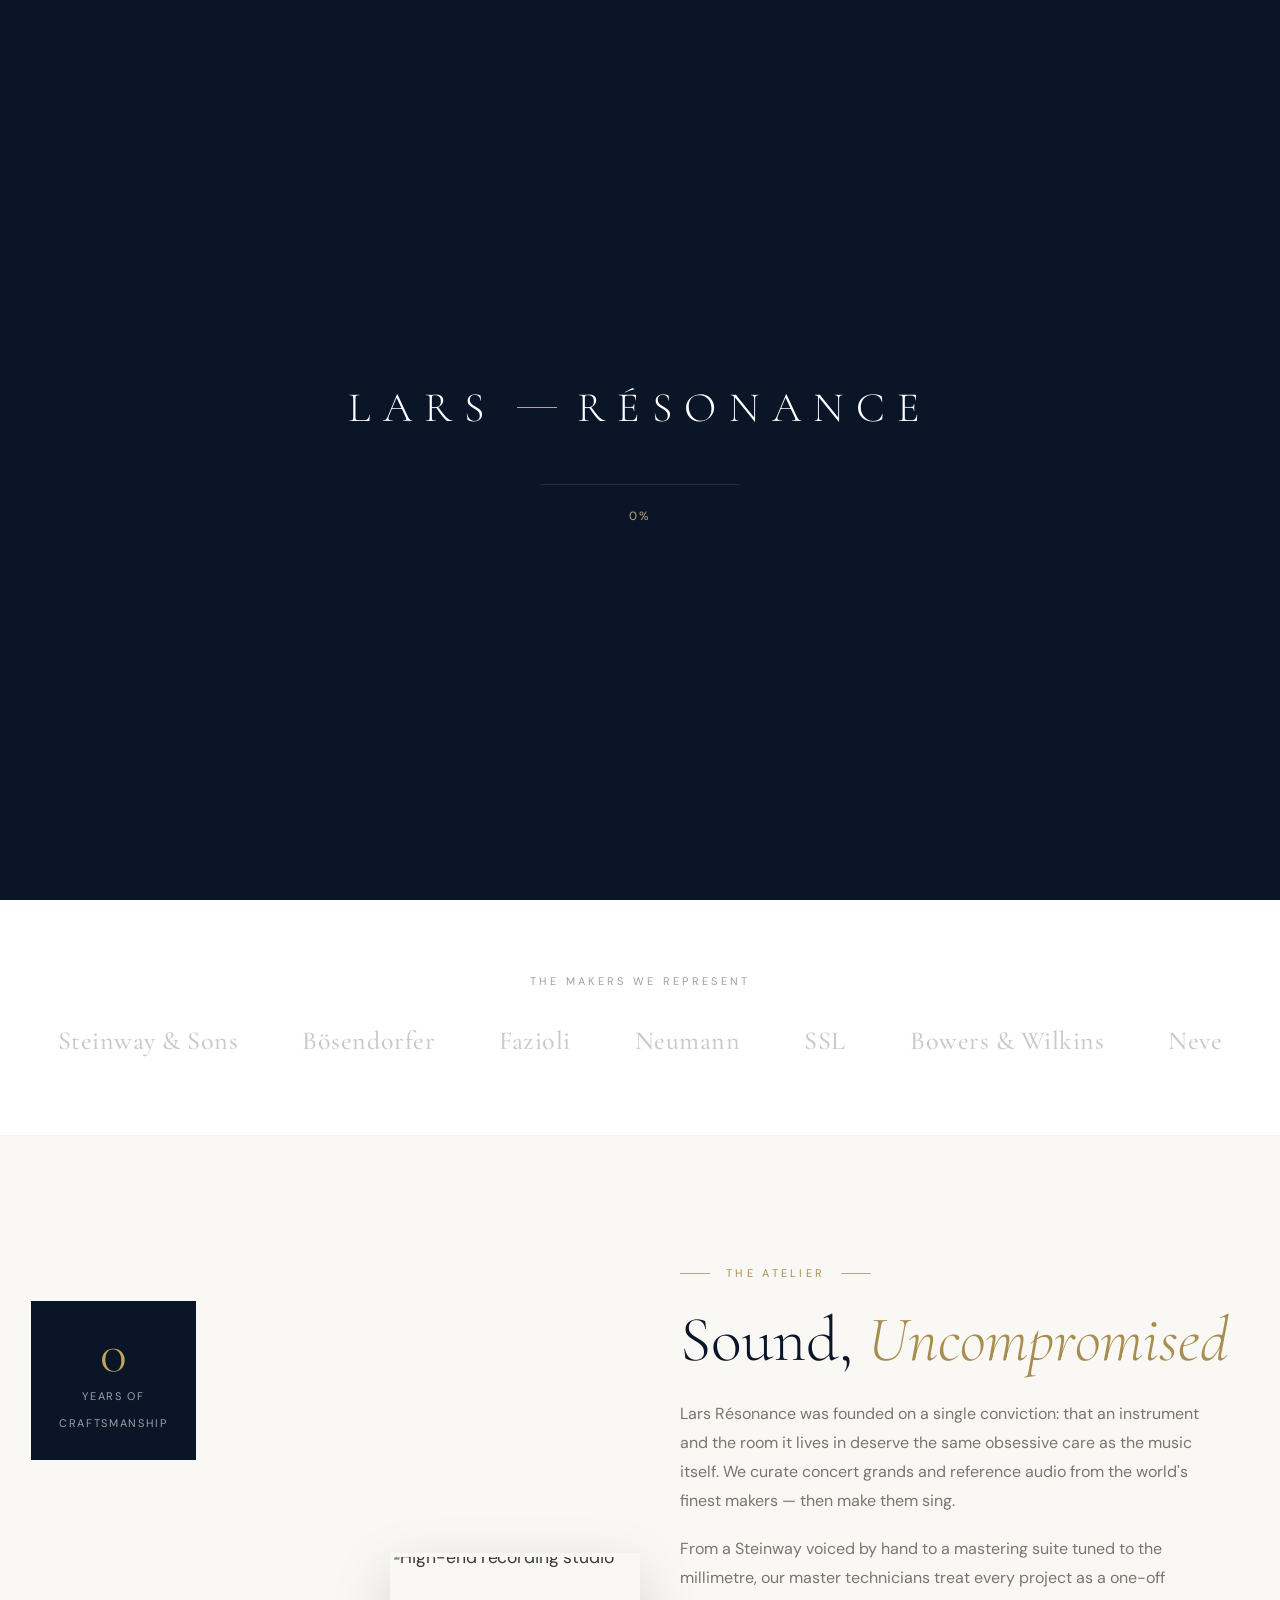
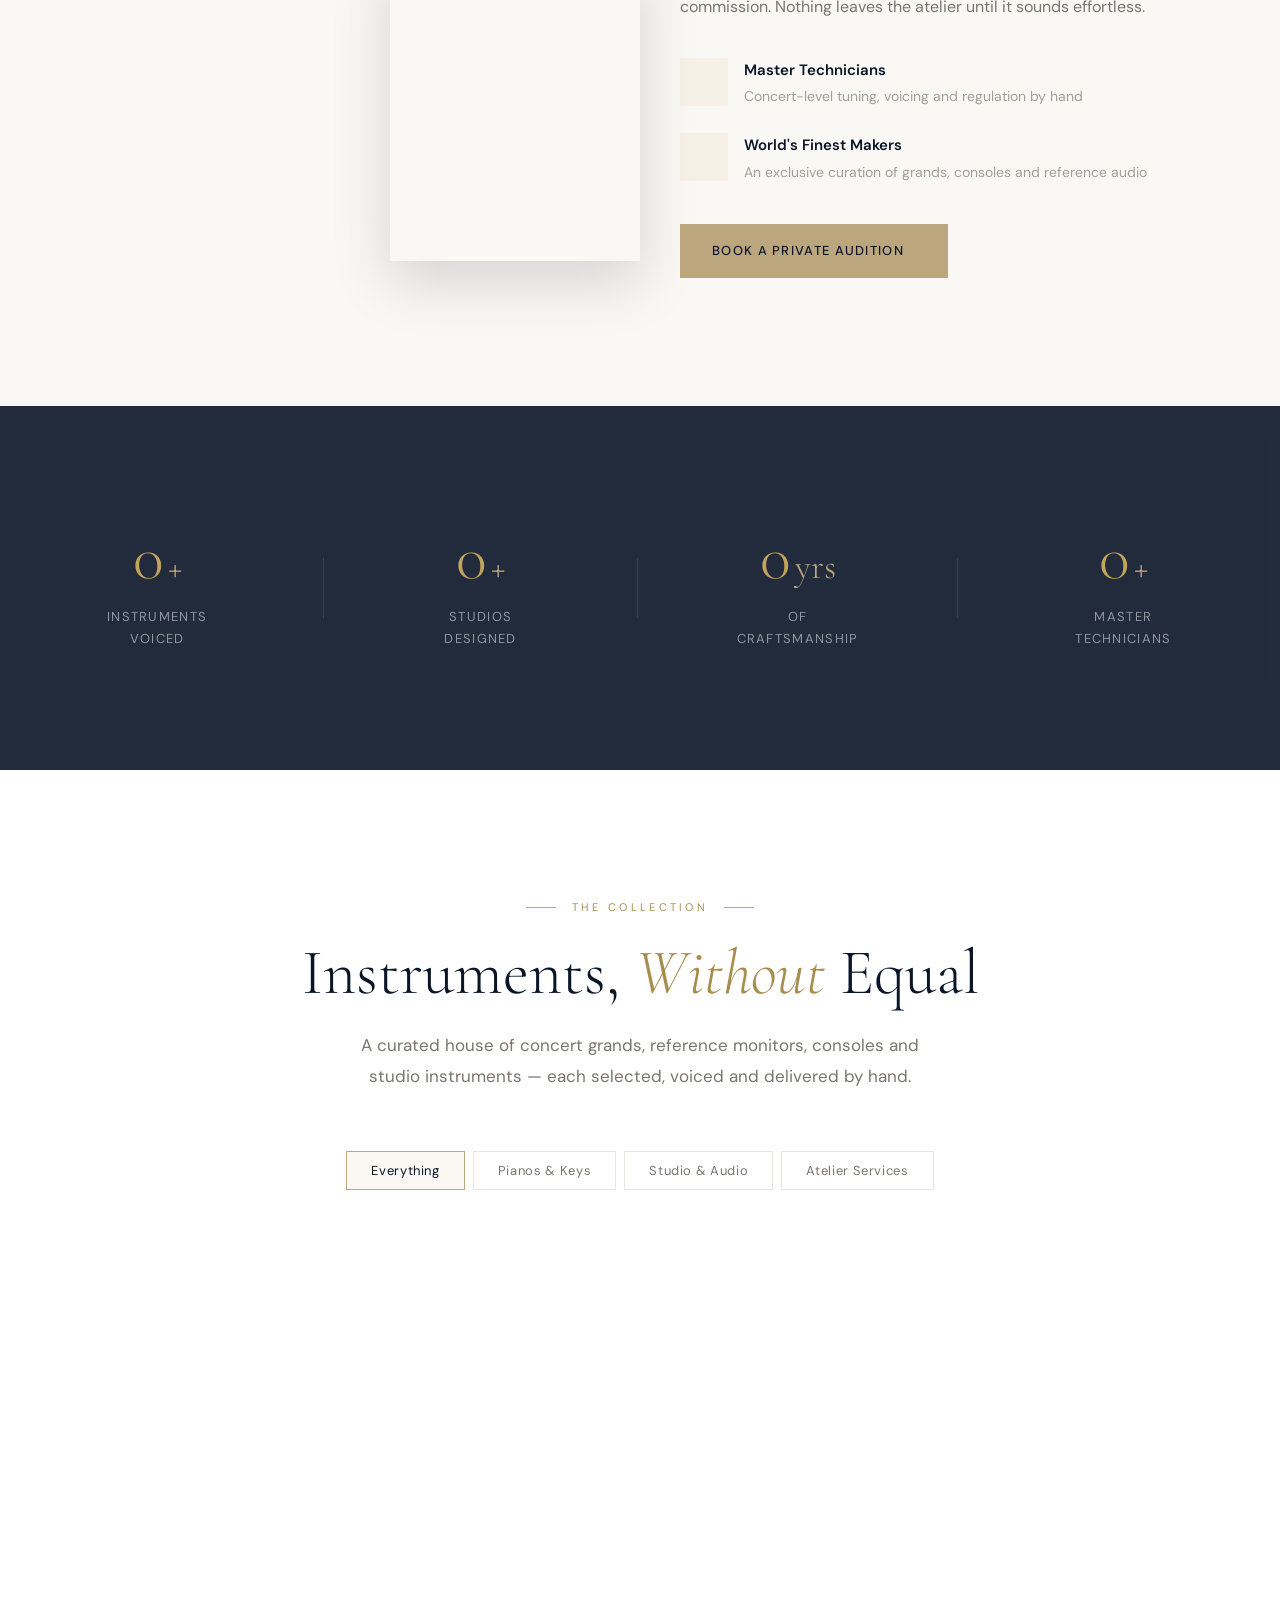
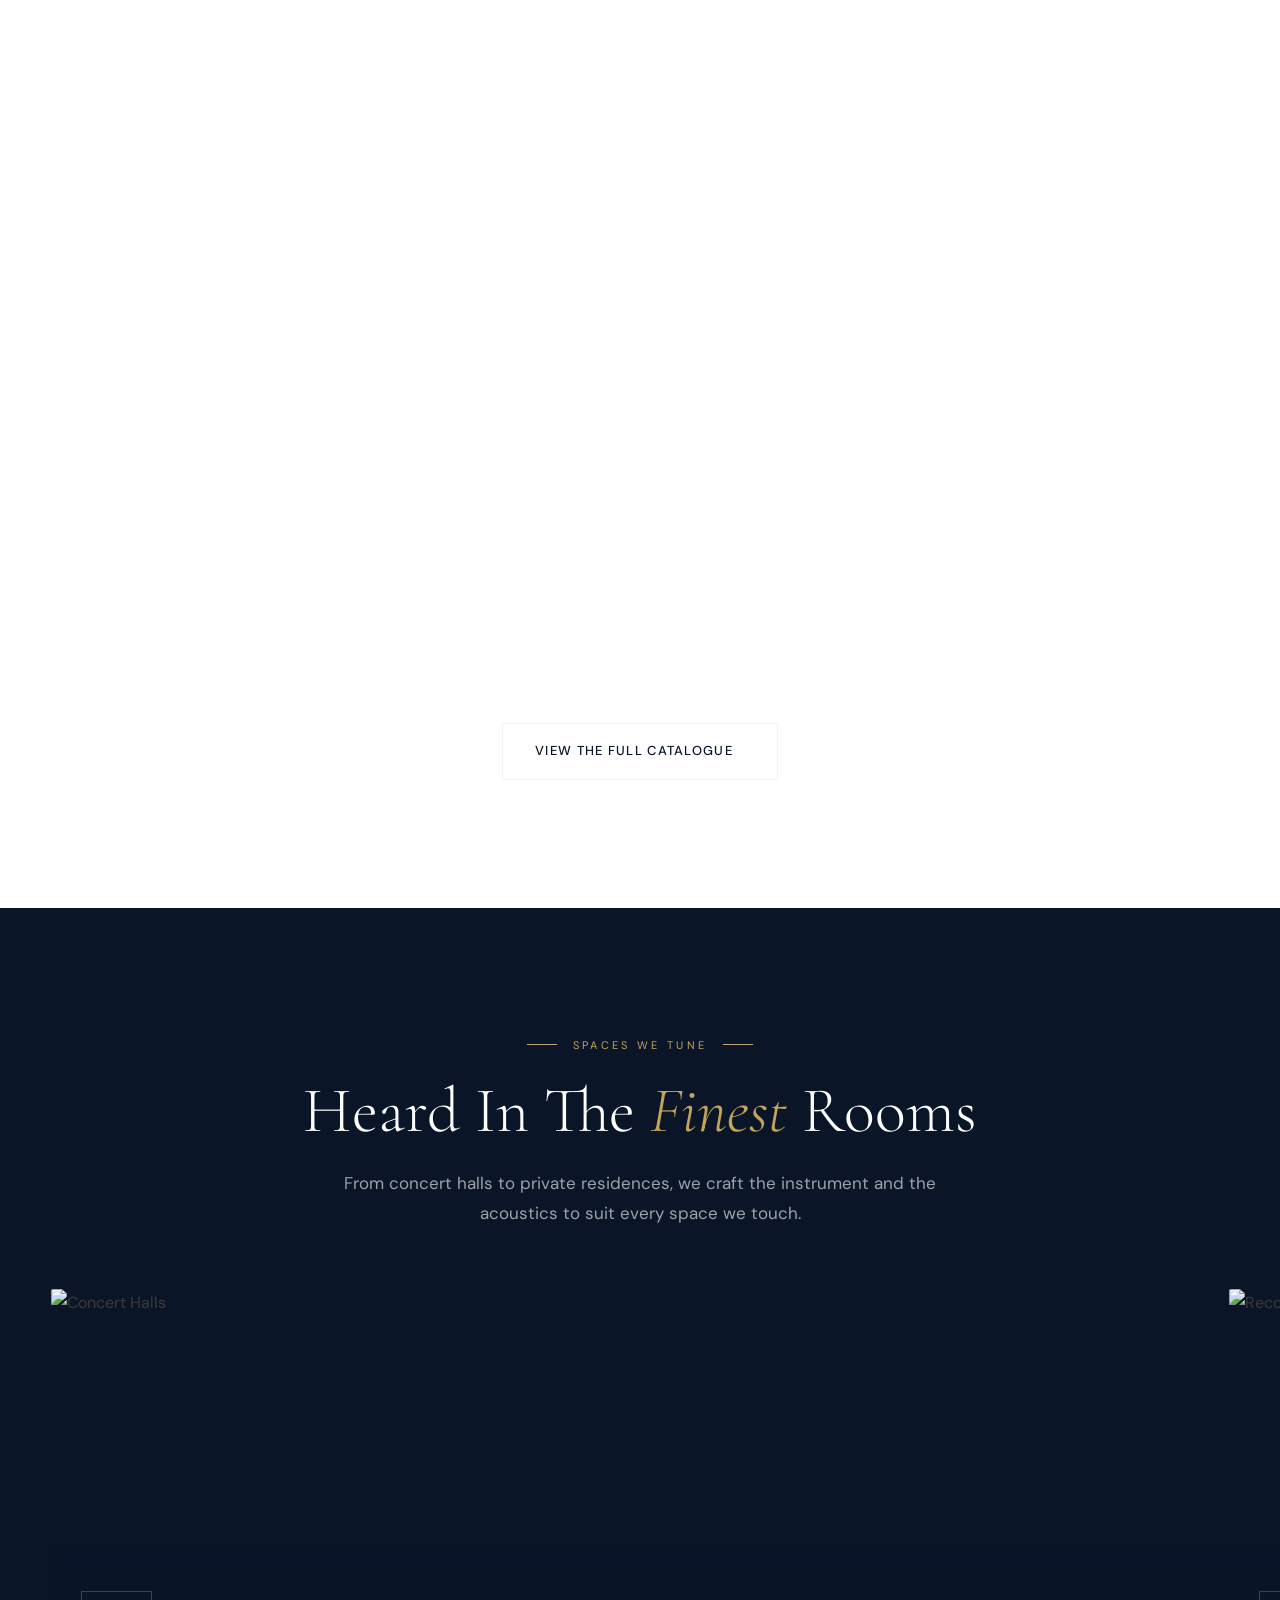
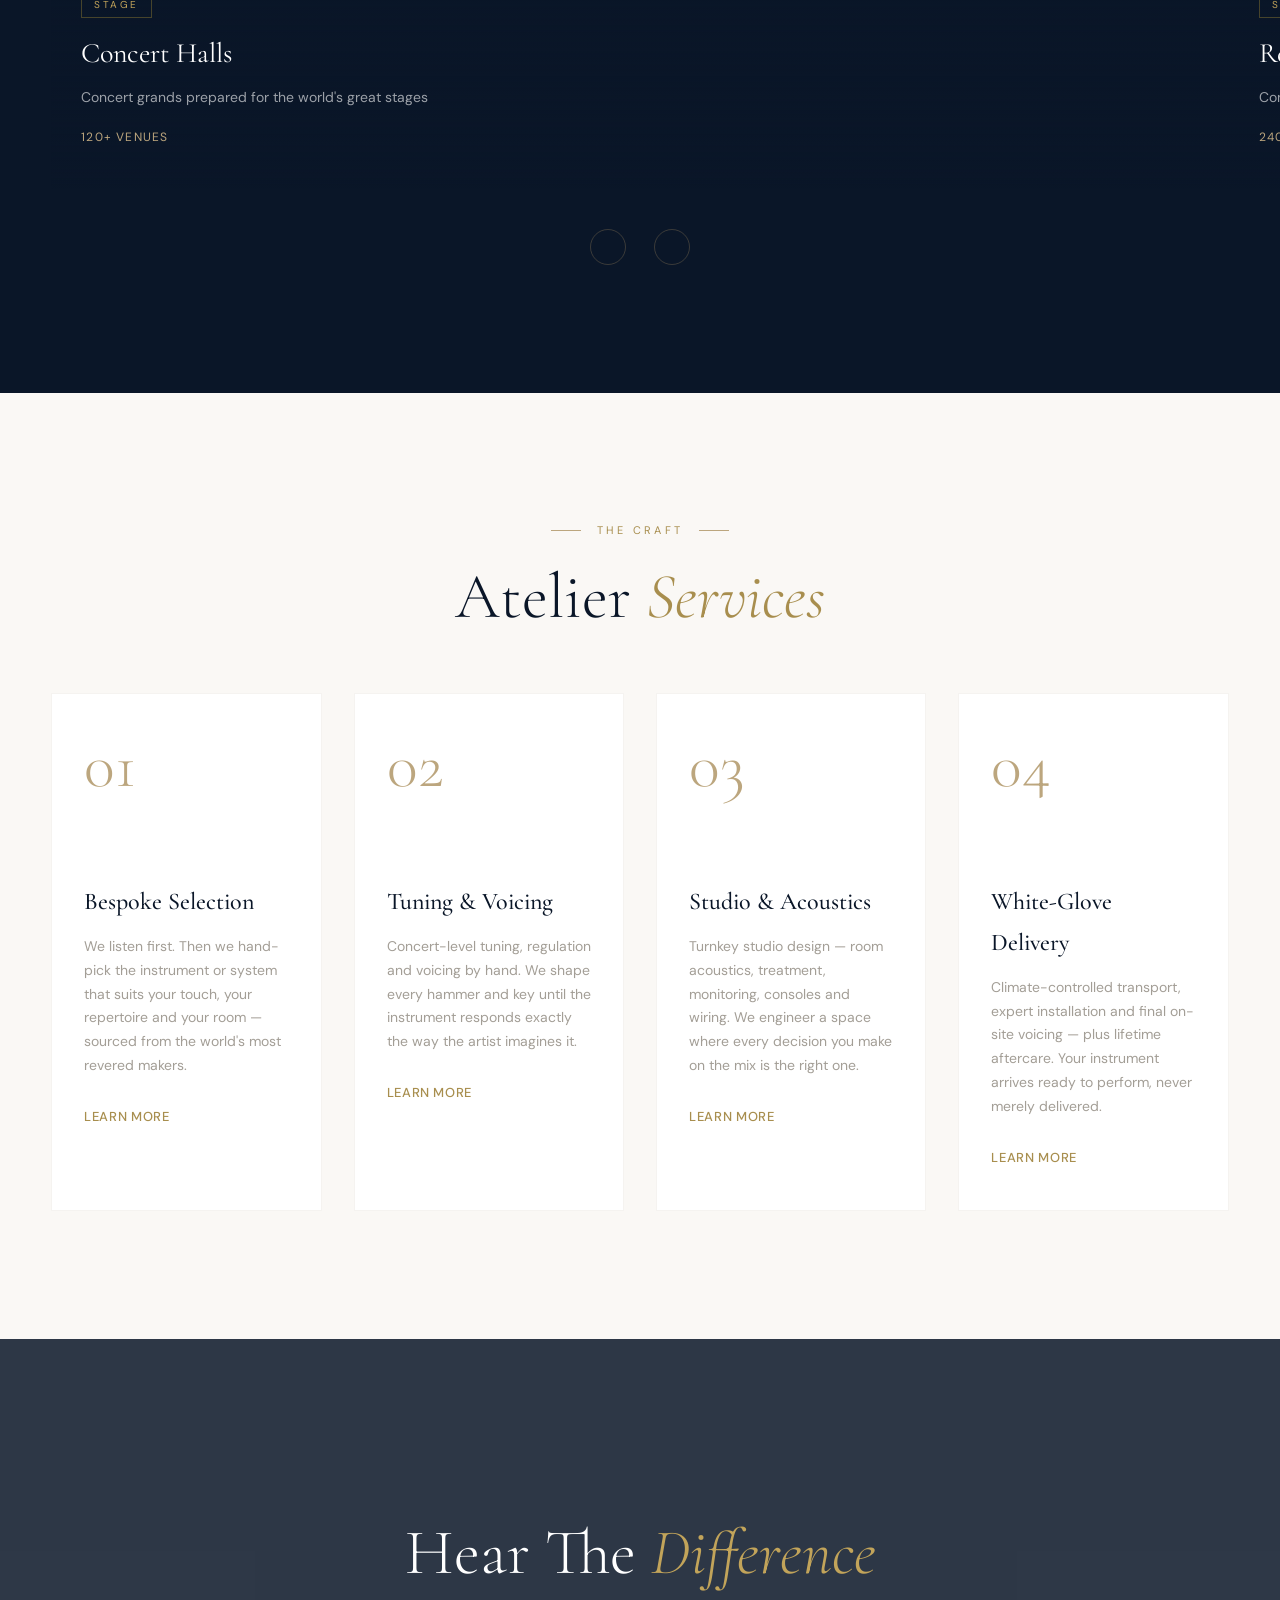
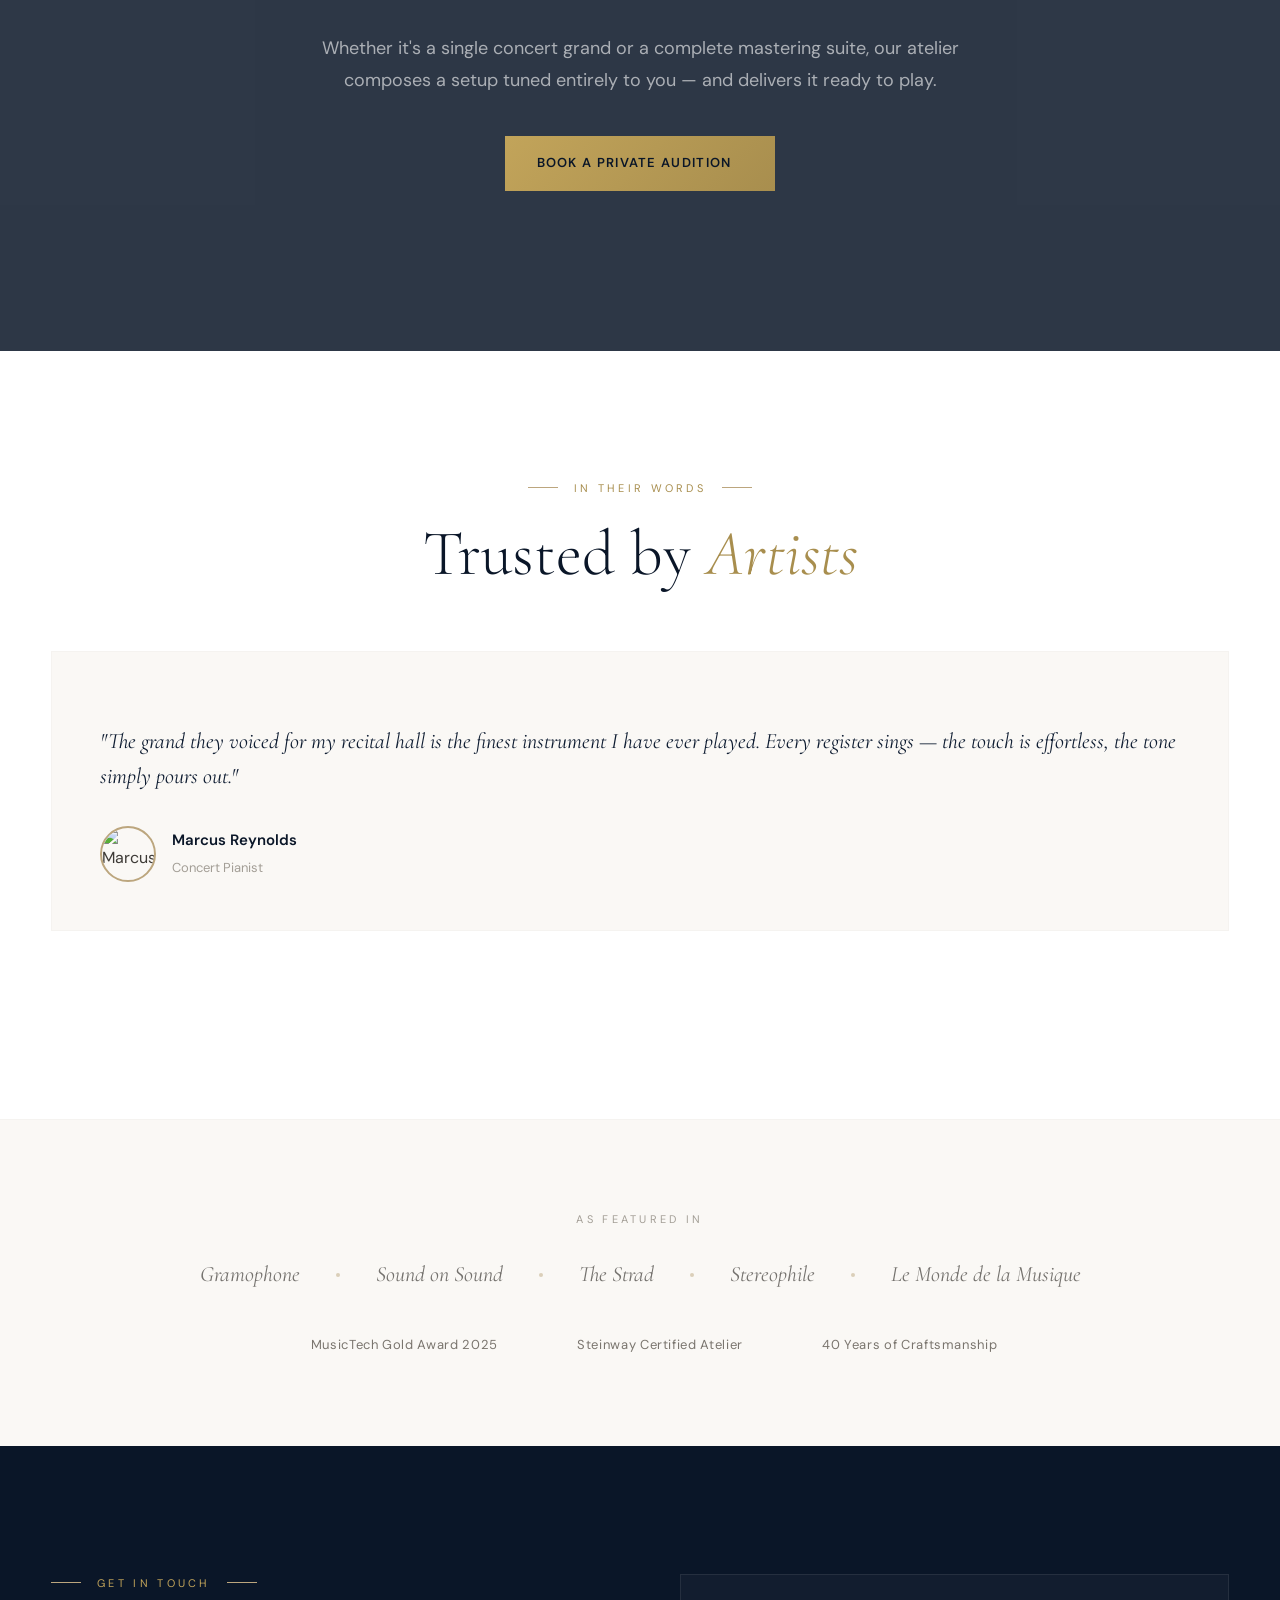
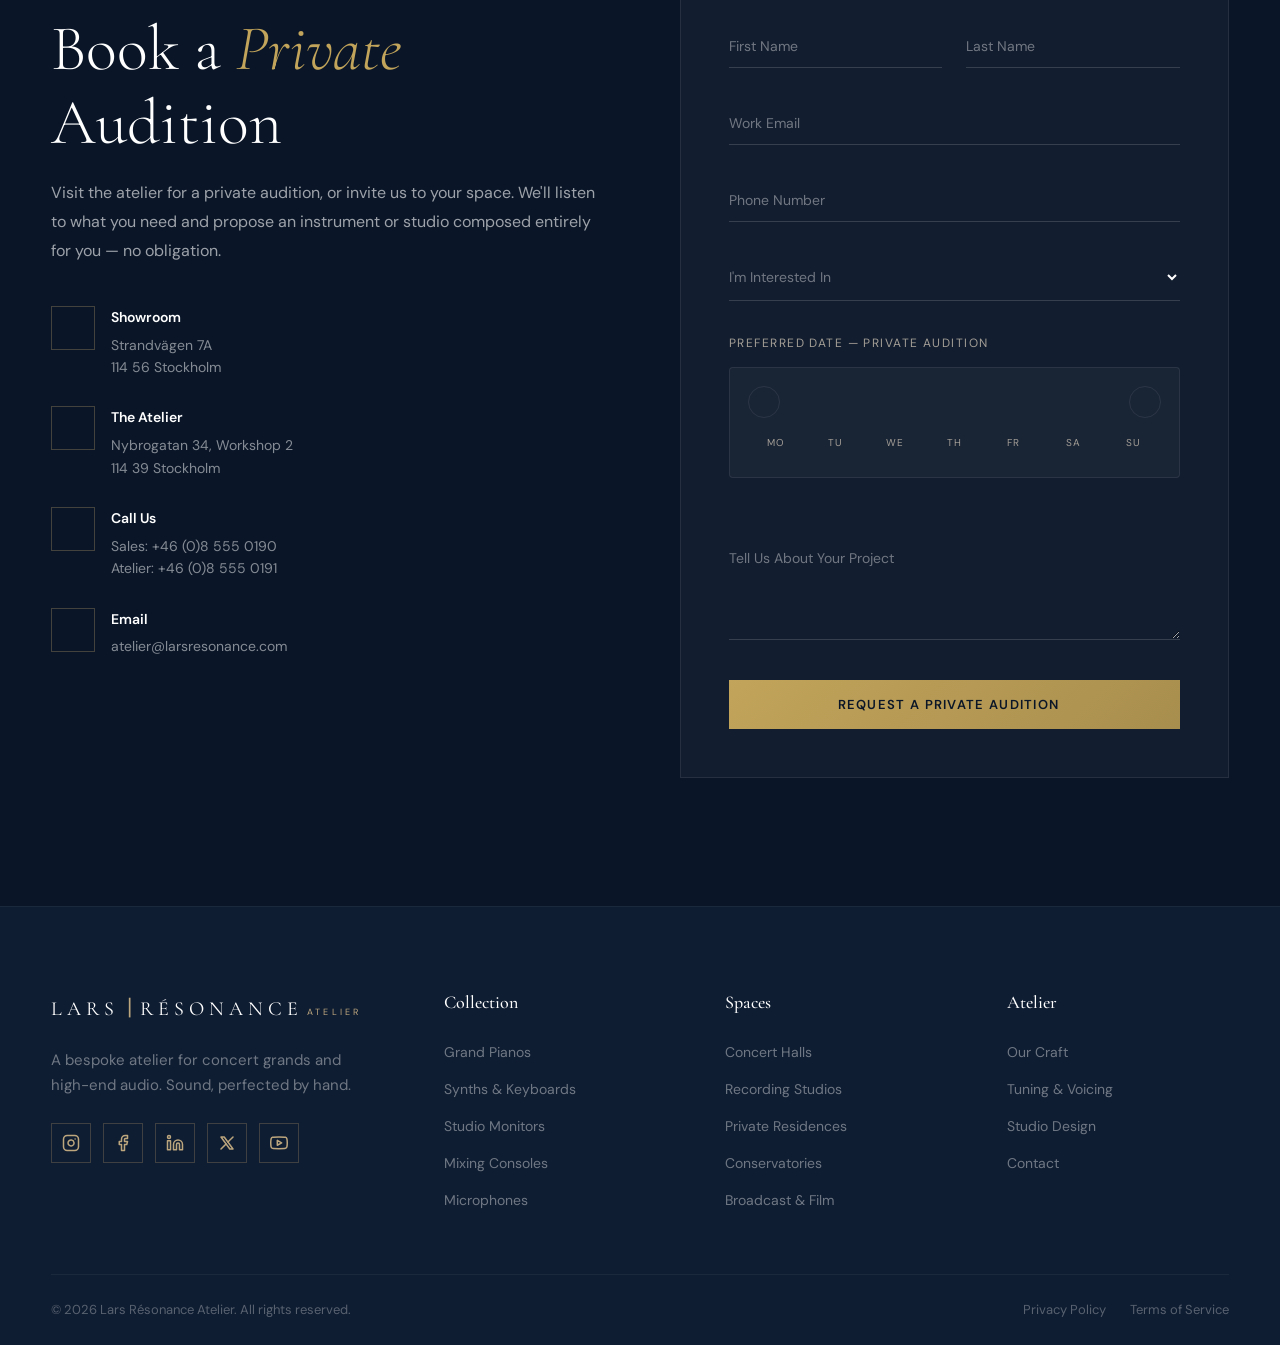
==== commit 279f03eb: "change2" ====
--- a/index.html
+++ b/index.html
@@ -49,14 +49,6 @@
     <link rel="stylesheet" href="css/style.css" />
   </head>
   <body>
-    <!-- ============ INTRO VEIL ============ -->
-    <div class="intro-veil" id="intro-veil" aria-hidden="true">
-      <div class="intro-veil-inner">
-        <span class="intro-mark">LR</span>
-        <span class="intro-line">LARS RÉSONANCE</span>
-      </div>
-    </div>
-
     <!-- ============ ANNOUNCEMENT / AMBIENT BAR ============ -->
     <div class="announce" id="announce">
       <p class="announce-text" id="announcement-text">
@@ -95,8 +87,8 @@
         <a href="#" class="nav-logo">
           <span class="logo-text">LA<span class="mobile-hide">RS</span></span>
           <span class="logo-separator">|</span>
-          <span class="logo-text">RÉSONANCE</span>
-          <span class="logo-sub">ATELIER</span>
+          <span class="logo-text">RÉSON</span>
+          <span class="logo-sub">ATEL</span>
         </a>
 
         <ul class="nav-links" id="nav-links">
@@ -126,56 +118,40 @@
         </ul>
 
         <div class="nav-actions">
-          <button class="nav-icon-btn magnetic-btn" id="search-open" aria-label="Search the collection">
+          <button class="nav-icon-btn magnetic-btn nav-only-desktop" id="search-open" aria-label="Search the collection">
             <i data-lucide="search"></i>
           </button>
-          <button class="nav-icon-btn magnetic-btn" id="saved-open" aria-label="Saved instruments">
+          <button class="nav-icon-btn magnetic-btn nav-only-desktop" id="saved-open" aria-label="Saved instruments">
             <i data-lucide="heart"></i>
             <span class="saved-count" id="saved-count" hidden>0</span>
           </button>
-          <select class="currency-select" id="currency-select" aria-label="Currency">
-            <option value="EUR">EUR €</option>
-            <option value="USD">USD $</option>
-            <option value="GBP">GBP £</option>
-            <option value="SEK">SEK kr</option>
-          </select>
-          <button class="nav-cta magnetic-btn">Visit</button>
-          <button
-            class="theme-toggle magnetic-btn"
-            id="theme-toggle"
-            aria-label="Toggle dark mode"
-          >
-            <div class="theme-toggle-track">
-              <div class="theme-toggle-thumb">
-                <svg
-                  class="theme-icon sun-icon"
-                  viewBox="0 0 24 24"
-                  fill="none"
-                  stroke="currentColor"
-                  stroke-width="2"
-                >
-                  <circle cx="12" cy="12" r="5" />
-                  <line x1="12" y1="1" x2="12" y2="3" />
-                  <line x1="12" y1="21" x2="12" y2="23" />
-                  <line x1="4.22" y1="4.22" x2="5.64" y2="5.64" />
-                  <line x1="18.36" y1="18.36" x2="19.78" y2="19.78" />
-                  <line x1="1" y1="12" x2="3" y2="12" />
-                  <line x1="21" y1="12" x2="23" y2="12" />
-                  <line x1="4.22" y1="19.78" x2="5.64" y2="18.36" />
-                  <line x1="18.36" y1="5.64" x2="19.78" y2="4.22" />
-                </svg>
-                <svg
-                  class="theme-icon moon-icon"
-                  viewBox="0 0 24 24"
-                  fill="none"
-                  stroke="currentColor"
-                  stroke-width="2"
-                >
-                  <path d="M21 12.79A9 9 0 1 1 11.21 3 7 7 0 0 0 21 12.79z" />
-                </svg>
-              </div>
-            </div>
-          </button>
+          <div class="settings-wrap nav-only-desktop">
+            <button class="nav-icon-btn magnetic-btn" id="settings-open" aria-label="Settings" aria-expanded="false">
+              <i data-lucide="settings"></i>
+            </button>
+            <div class="settings-panel" id="settings-panel">
+              <p class="settings-panel-title" data-i18n="settings.title">Preferences</p>
+              <div class="settings-controls">
+                <div class="set-row">
+                  <span class="set-label" data-i18n="settings.language">Language</span>
+                  <div class="seg" data-ctl="lang"><button type="button" data-val="en">EN</button><button type="button" data-val="sv">SV</button></div>
+                </div>
+                <div class="set-row">
+                  <span class="set-label" data-i18n="settings.currency">Currency</span>
+                  <div class="seg" data-ctl="currency"><button type="button" data-val="EUR">€</button><button type="button" data-val="USD">$</button><button type="button" data-val="GBP">£</button><button type="button" data-val="SEK">kr</button></div>
+                </div>
+                <div class="set-row">
+                  <span class="set-label" data-i18n="settings.theme">Theme</span>
+                  <div class="seg" data-ctl="theme"><button type="button" data-val="light" data-i18n="settings.light">Light</button><button type="button" data-val="dark" data-i18n="settings.dark">Dark</button></div>
+                </div>
+                <div class="set-row">
+                  <span class="set-label" data-i18n="settings.effects">Effects</span>
+                  <div class="seg" data-ctl="effects"><button type="button" data-val="full" data-i18n="settings.full">Full</button><button type="button" data-val="lite">Lite</button></div>
+                </div>
+              </div>
+            </div>
+          </div>
+          <button class="nav-cta magnetic-btn nav-only-desktop" data-i18n="nav.visit">Visit</button>
           <button class="nav-toggle" id="nav-toggle" aria-label="Toggle menu">
             <span></span>
             <span></span>
@@ -197,6 +173,32 @@
           <li><a href="#testimonials" class="mobile-link">Reviews</a></li>
           <li><a href="#contact" class="mobile-link">Contact</a></li>
         </ul>
+
+        <div class="mobile-shortcuts">
+          <div class="mobile-quick">
+            <button type="button" id="search-open-m"><i data-lucide="search"></i><span data-i18n="nav.search">Search</span></button>
+            <button type="button" id="saved-open-m"><i data-lucide="heart"></i><span data-i18n="nav.saved">Saved</span></button>
+          </div>
+          <div class="settings-controls">
+            <div class="set-row">
+              <span class="set-label" data-i18n="settings.language">Language</span>
+              <div class="seg" data-ctl="lang"><button type="button" data-val="en">EN</button><button type="button" data-val="sv">SV</button></div>
+            </div>
+            <div class="set-row">
+              <span class="set-label" data-i18n="settings.currency">Currency</span>
+              <div class="seg" data-ctl="currency"><button type="button" data-val="EUR">€</button><button type="button" data-val="USD">$</button><button type="button" data-val="GBP">£</button><button type="button" data-val="SEK">kr</button></div>
+            </div>
+            <div class="set-row">
+              <span class="set-label" data-i18n="settings.theme">Theme</span>
+              <div class="seg" data-ctl="theme"><button type="button" data-val="light" data-i18n="settings.light">Light</button><button type="button" data-val="dark" data-i18n="settings.dark">Dark</button></div>
+            </div>
+            <div class="set-row">
+              <span class="set-label" data-i18n="settings.effects">Effects</span>
+              <div class="seg" data-ctl="effects"><button type="button" data-val="full" data-i18n="settings.full">Full</button><button type="button" data-val="lite">Lite</button></div>
+            </div>
+          </div>
+        </div>
+
         <div class="mobile-menu-footer">
           <p>+46 (0)8 555 0190</p>
           <p>atelier@larsresonance.com</p>
@@ -281,26 +283,6 @@
         <span class="total-slides">03</span>
       </div>
     </section>
-
-    <!-- ============ MARQUEE BANNER ============ -->
-    <div class="marquee-section">
-      <div class="marquee-track">
-        <div class="marquee-content">
-          <span>Concert Grand Pianos</span><span class="marquee-dot"></span>
-          <span>Studio Monitors</span><span class="marquee-dot"></span>
-          <span>Mixing Consoles</span><span class="marquee-dot"></span>
-          <span>Power Amplifiers</span><span class="marquee-dot"></span>
-          <span>Microphones</span><span class="marquee-dot"></span>
-          <span>Synthesizers</span><span class="marquee-dot"></span>
-          <span>Concert Grand Pianos</span><span class="marquee-dot"></span>
-          <span>Studio Monitors</span><span class="marquee-dot"></span>
-          <span>Mixing Consoles</span><span class="marquee-dot"></span>
-          <span>Power Amplifiers</span><span class="marquee-dot"></span>
-          <span>Microphones</span><span class="marquee-dot"></span>
-          <span>Synthesizers</span><span class="marquee-dot"></span>
-        </div>
-      </div>
-    </div>
 
     <!-- ============ MAKERS BAND ============ -->
     <section class="makers" aria-label="The makers we represent">
@@ -1392,9 +1374,8 @@
         <div class="footer-bottom">
           <p>&copy; 2026 Lars Résonance Atelier. All rights reserved.</p>
           <div class="footer-legal">
-            <a href="#">Policy</a>
-            <a href="#">Service</a>
-            <a href="#">Security</a>
+            <a href="privacy.html" data-i18n="legal.privacy">Privacy Policy</a>
+            <a href="terms.html" data-i18n="legal.terms">Terms of Service</a>
           </div>
         </div>
       </div>
@@ -1487,16 +1468,6 @@
       </div>
     </div>
 
-    <!-- ============ PERFORMANCE / EFFECTS TOGGLE ============ -->
-    <div class="perf-toggle" id="perf-toggle">
-      <button class="perf-btn" data-mode="full" aria-label="Full effects">
-        <i data-lucide="sparkles"></i><span>Full</span>
-      </button>
-      <button class="perf-btn" data-mode="lite" aria-label="Lite mode">
-        <i data-lucide="feather"></i><span>Lite</span>
-      </button>
-    </div>
-
     <!-- Back to top -->
     <button
       class="back-to-top magnetic-btn"
--- a/css/style.css
+++ b/css/style.css
@@ -13,10 +13,11 @@
     --navy-500: #243B5C;
 
     /* Gold Palette */
-    --gold-400: #D4AF37;
-    --gold-500: #C9A96E;
-    --gold-600: #B8963E;
-    --gold-700: #9A7D3E;
+    /* Muted ~30%: less saturated, more restrained than the original bright gold */
+    --gold-400: #C2A45A;
+    --gold-500: #BCA67E;
+    --gold-600: #A88E4E;
+    --gold-700: #8C7544;
 
     /* Neutrals */
     --white: #FFFFFF;
@@ -215,12 +216,40 @@
 }
 
 /* ---- Custom Cursor ---- */
-.cursor,
+/* Subtle custom cursor — a faint ring follower only, no hard dot.
+   Hidden on touch / lite / coarse pointers (see overrides below). */
+.cursor {
+    display: none !important; /* drop the hard dot entirely — too gimmicky */
+}
+
 .cursor-follower {
-    display: none !important;
-}
-
-/* Use a custom CSS cursor instead — lightweight crosshair style */
+    position: fixed;
+    top: 0;
+    left: 0;
+    width: 26px;
+    height: 26px;
+    margin: -13px 0 0 -13px;
+    border: 1px solid rgba(201, 169, 110, 0.35);
+    border-radius: 50%;
+    pointer-events: none;
+    z-index: 9998;
+    opacity: 0;
+    transition: opacity 0.4s ease, width 0.3s ease, height 0.3s ease,
+                margin 0.3s ease, border-color 0.3s ease;
+    will-change: transform;
+}
+
+.cursor-follower.active {
+    width: 42px;
+    height: 42px;
+    margin: -21px 0 0 -21px;
+    border-color: rgba(201, 169, 110, 0.5);
+}
+
+@media (pointer: fine) {
+    html:not([data-perf="lite"]) .cursor-follower { opacity: 1; }
+}
+
 body {
     cursor: default;
 }
@@ -2961,6 +2990,11 @@
     font-size: 12px;
     letter-spacing: 0.08em;
     color: rgba(250, 248, 245, 0.82);
+    /* Always a single line so the fixed 38px offset below it is correct */
+    white-space: nowrap;
+    overflow: hidden;
+    text-overflow: ellipsis;
+    max-width: 100%;
 }
 
 .announce-text .wx-temp { color: var(--gold-400); }
@@ -3562,6 +3596,132 @@
 }
 
 @media (max-width: 720px) {
-    .currency-select { display: none; }
     .perf-banner { flex-direction: column; text-align: center; }
 }
+
+/* ============================================================
+   PHASE 3 — settings menu (gear), segmented controls,
+   consolidated mobile shortcuts
+   ============================================================ */
+
+/* ---- Gear button + settings dropdown ---- */
+.settings-wrap { position: relative; }
+
+.settings-panel {
+    position: absolute;
+    top: calc(100% + 14px);
+    right: 0;
+    width: 280px;
+    padding: 20px;
+    background: var(--bg-card);
+    border: 1px solid var(--card-border);
+    border-radius: 6px;
+    box-shadow: 0 24px 60px var(--card-shadow);
+    opacity: 0;
+    visibility: hidden;
+    transform: translateY(-8px);
+    transition: opacity 0.35s var(--ease-out-expo), transform 0.35s var(--ease-out-expo), visibility 0.35s;
+    z-index: 1200;
+}
+
+.settings-panel.open { opacity: 1; visibility: visible; transform: translateY(0); }
+
+.settings-panel-title {
+    font-size: 10px;
+    letter-spacing: 0.25em;
+    text-transform: uppercase;
+    color: var(--text-muted);
+    margin-bottom: 16px;
+}
+
+/* ---- Settings rows + segmented controls ---- */
+.set-row {
+    display: flex;
+    align-items: center;
+    justify-content: space-between;
+    gap: 14px;
+    margin-bottom: 16px;
+}
+.set-row:last-child { margin-bottom: 0; }
+
+.set-label {
+    font-size: 12px;
+    letter-spacing: 0.06em;
+    color: var(--text-secondary);
+}
+
+.seg {
+    display: inline-flex;
+    border: 1px solid var(--card-border);
+    border-radius: 999px;
+    overflow: hidden;
+}
+
+.seg button {
+    border: none;
+    background: transparent;
+    color: var(--text-muted);
+    font-family: var(--font-body);
+    font-size: 12px;
+    letter-spacing: 0.04em;
+    padding: 6px 12px;
+    cursor: pointer;
+    transition: background 0.3s ease, color 0.3s ease;
+}
+
+.seg button.active {
+    background: var(--gold-accent);
+    color: var(--navy-900);
+}
+
+/* gear icon spins gently when its panel is open */
+#settings-open.open i { transform: rotate(90deg); }
+#settings-open i { transition: transform 0.4s var(--ease-out-expo); }
+
+/* ---- Mobile menu shortcuts block ---- */
+.mobile-shortcuts {
+    margin-top: 30px;
+    padding-top: 26px;
+    border-top: 1px solid rgba(255, 255, 255, 0.1);
+}
+
+.mobile-quick {
+    display: flex;
+    gap: 12px;
+    margin-bottom: 24px;
+}
+
+.mobile-quick button {
+    flex: 1;
+    display: flex;
+    align-items: center;
+    justify-content: center;
+    gap: 8px;
+    padding: 12px;
+    border: 1px solid rgba(255, 255, 255, 0.15);
+    border-radius: 4px;
+    background: transparent;
+    color: var(--cream);
+    font-size: 13px;
+    letter-spacing: 0.08em;
+    cursor: pointer;
+}
+.mobile-quick button i { width: 16px; height: 16px; }
+
+.mobile-menu .settings-controls .set-label { color: rgba(250, 248, 245, 0.7); }
+.mobile-menu .seg { border-color: rgba(255, 255, 255, 0.2); }
+.mobile-menu .seg button { color: rgba(250, 248, 245, 0.6); }
+.mobile-menu .seg button.active { color: var(--navy-900); }
+
+/* The desktop settings panel lives inside the mobile menu on small screens */
+.settings-controls { display: flex; flex-direction: column; gap: 16px; }
+
+/* ---- Desktop vs mobile visibility of nav shortcuts ---- */
+.nav-only-desktop { display: inline-flex; }
+.mobile-shortcuts { display: none; }
+
+@media (max-width: 860px) {
+    /* hide the top-bar shortcuts; everything moves into the hamburger menu */
+    .nav-only-desktop { display: none !important; }
+    .mobile-shortcuts { display: block; }
+}
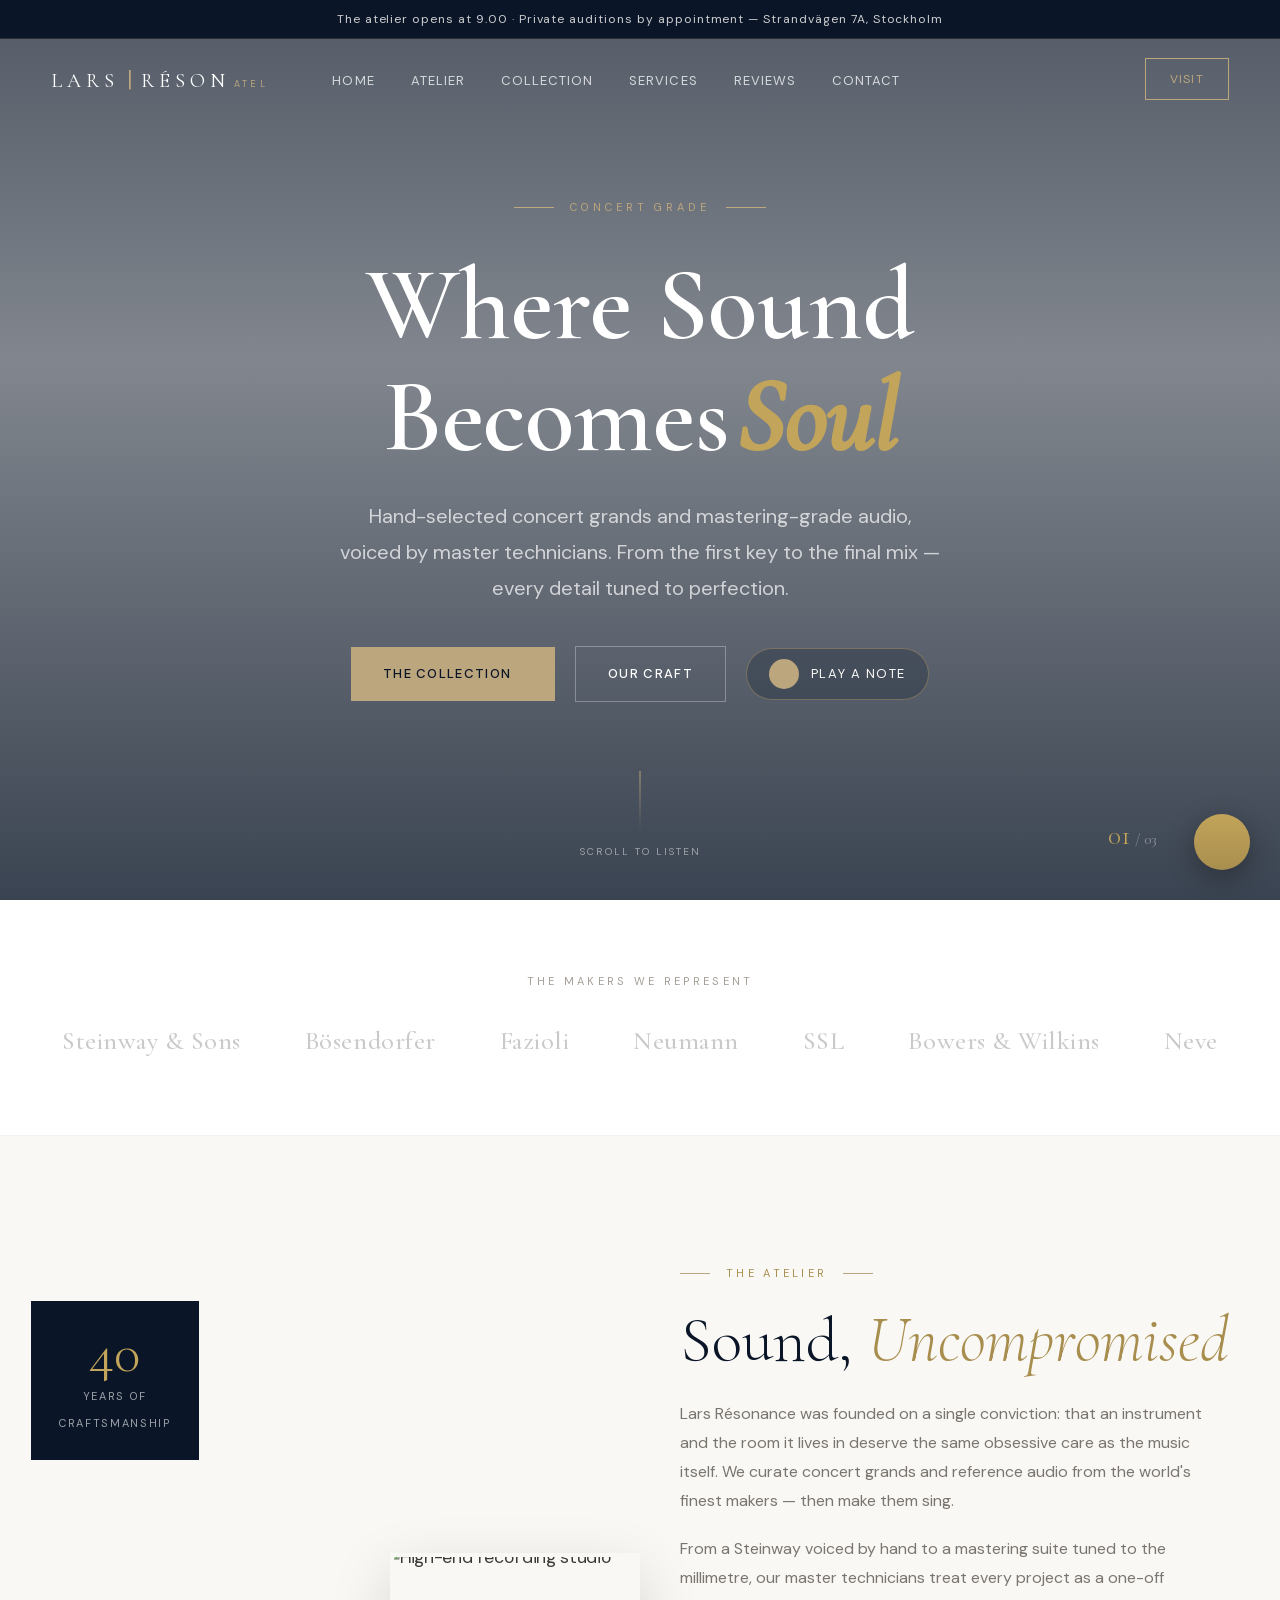
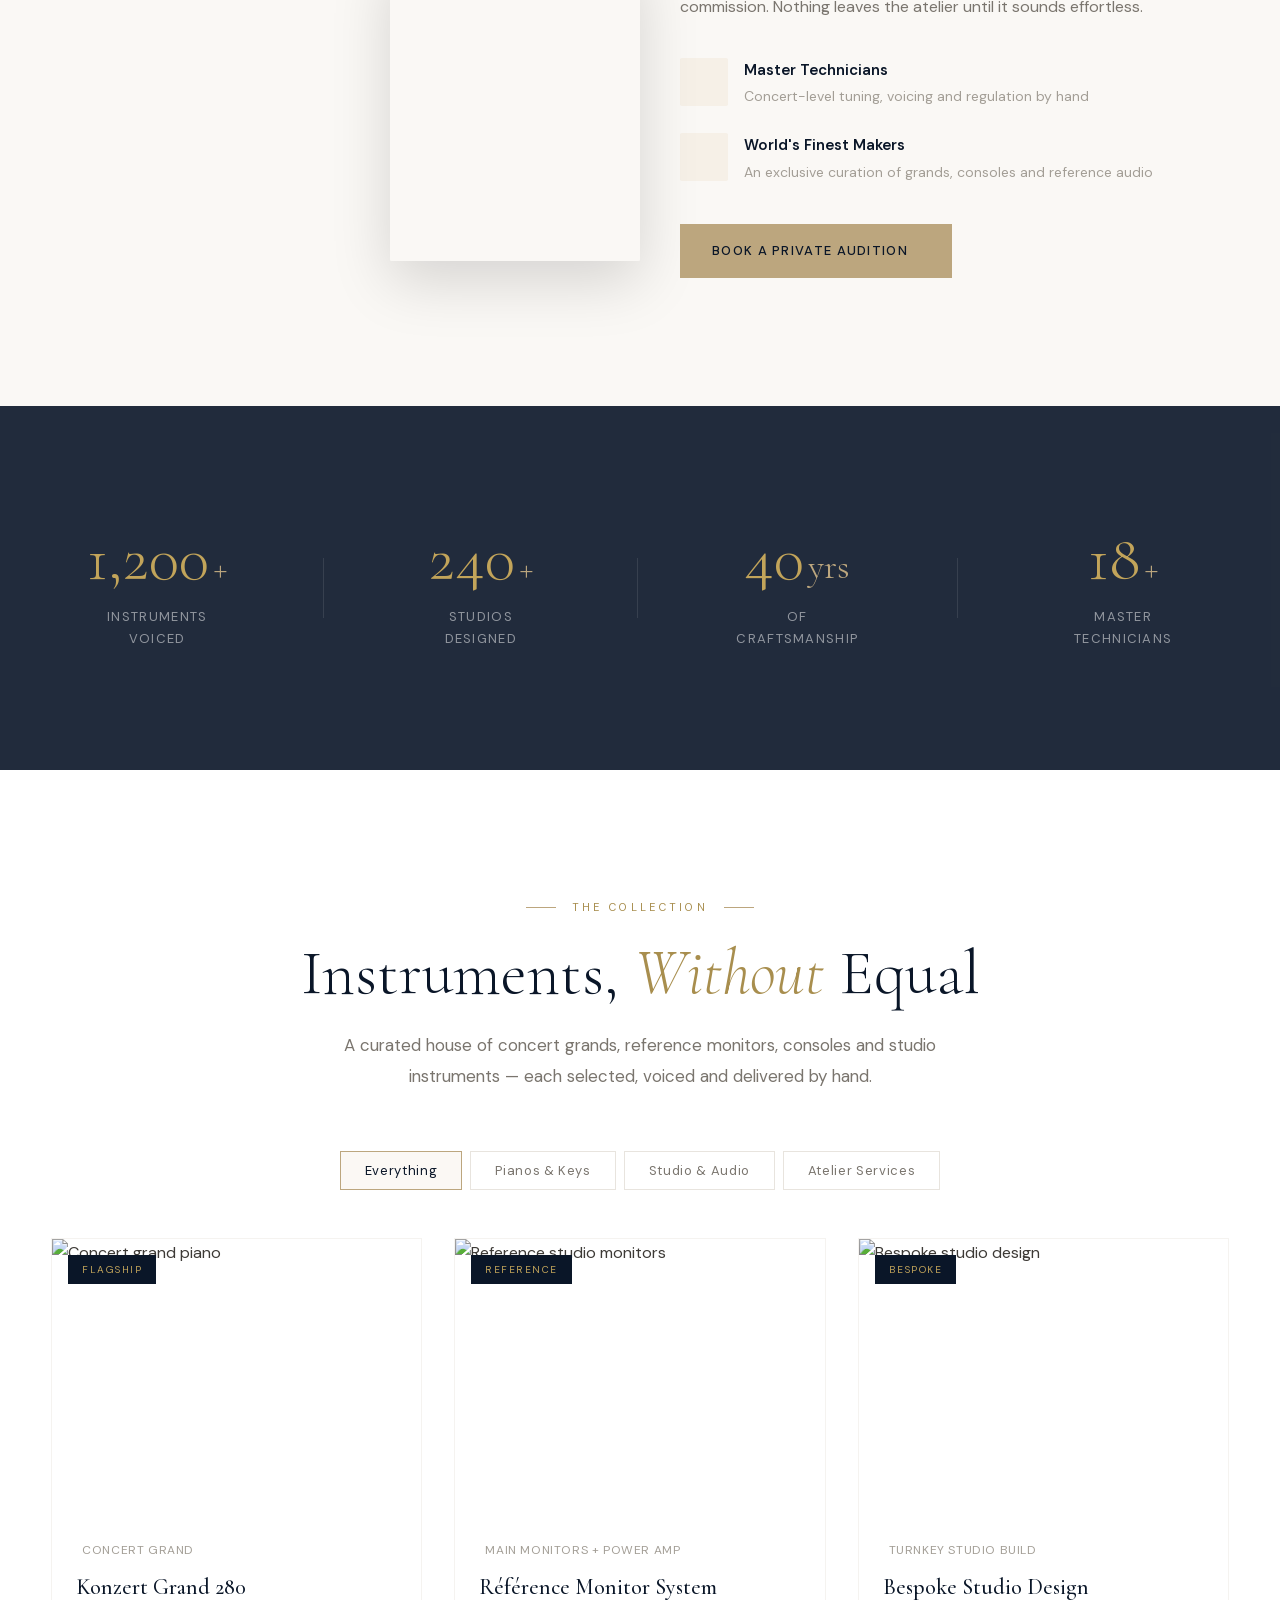
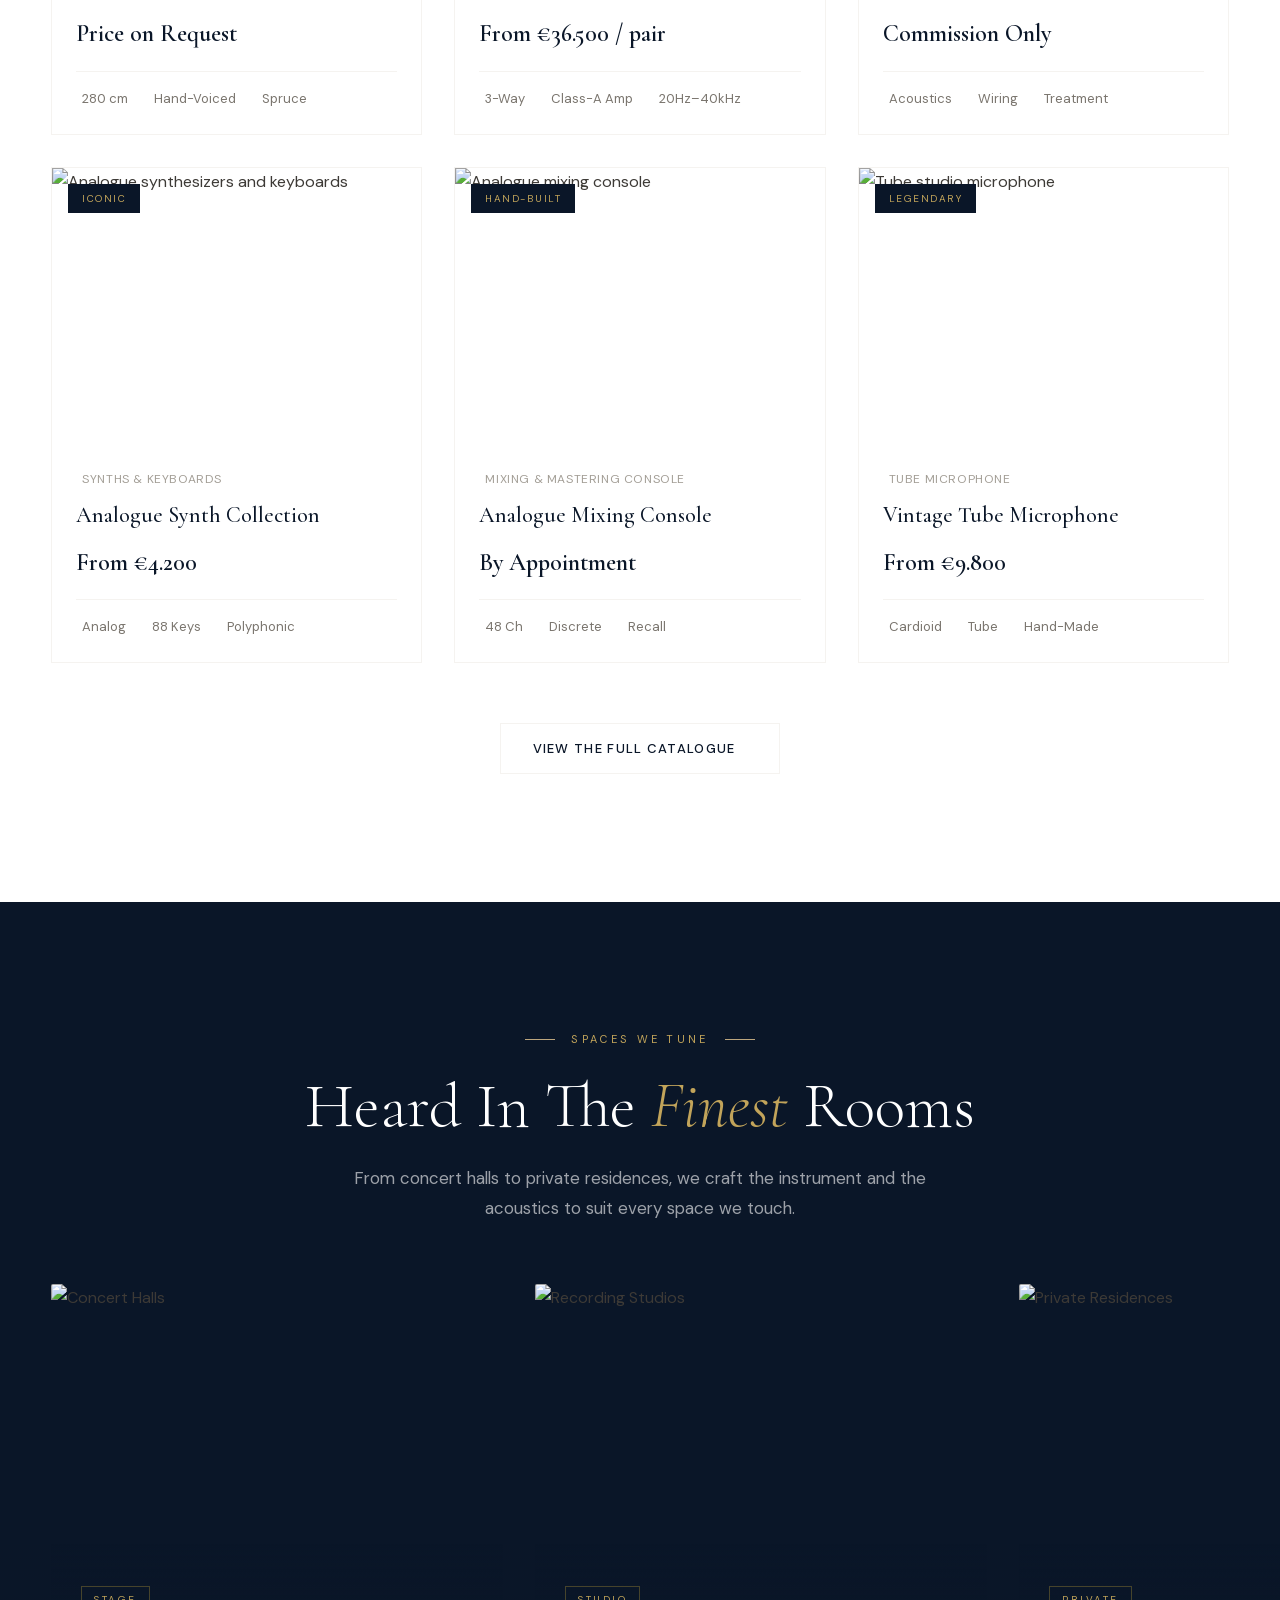
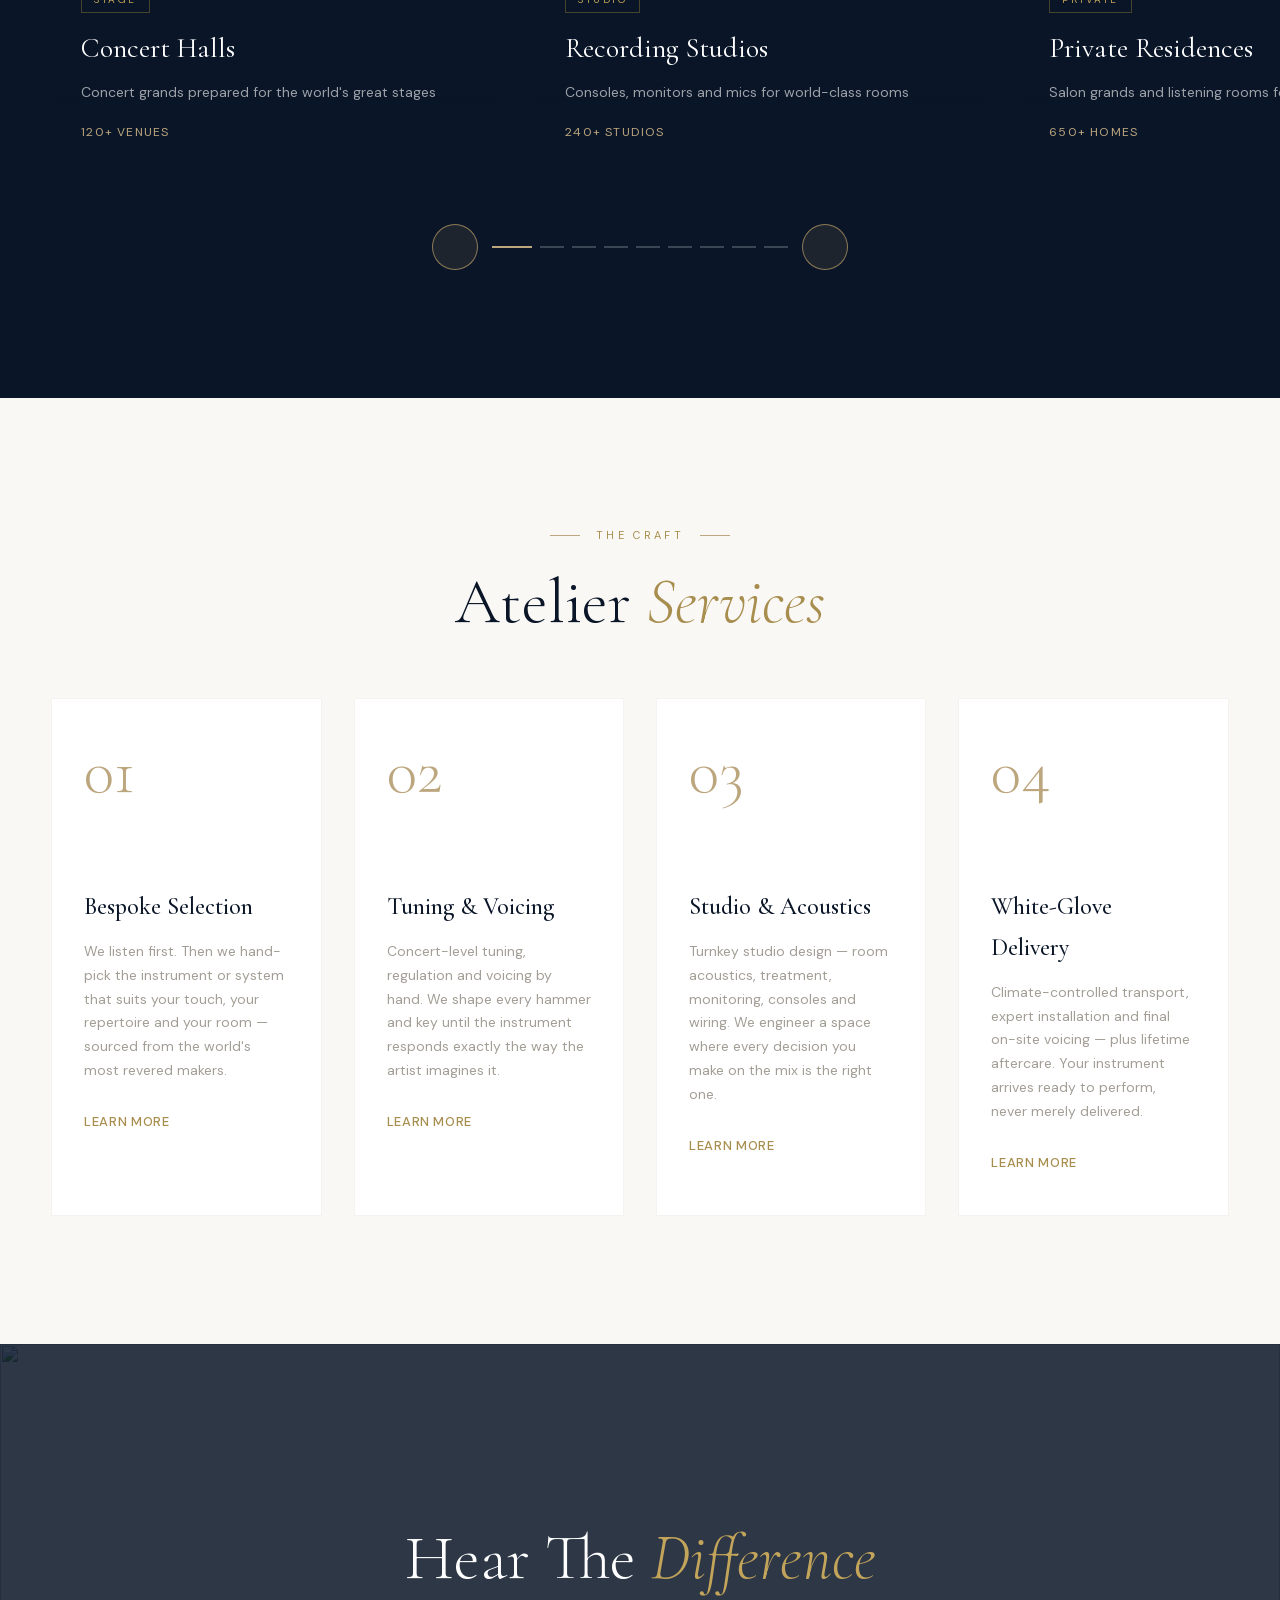
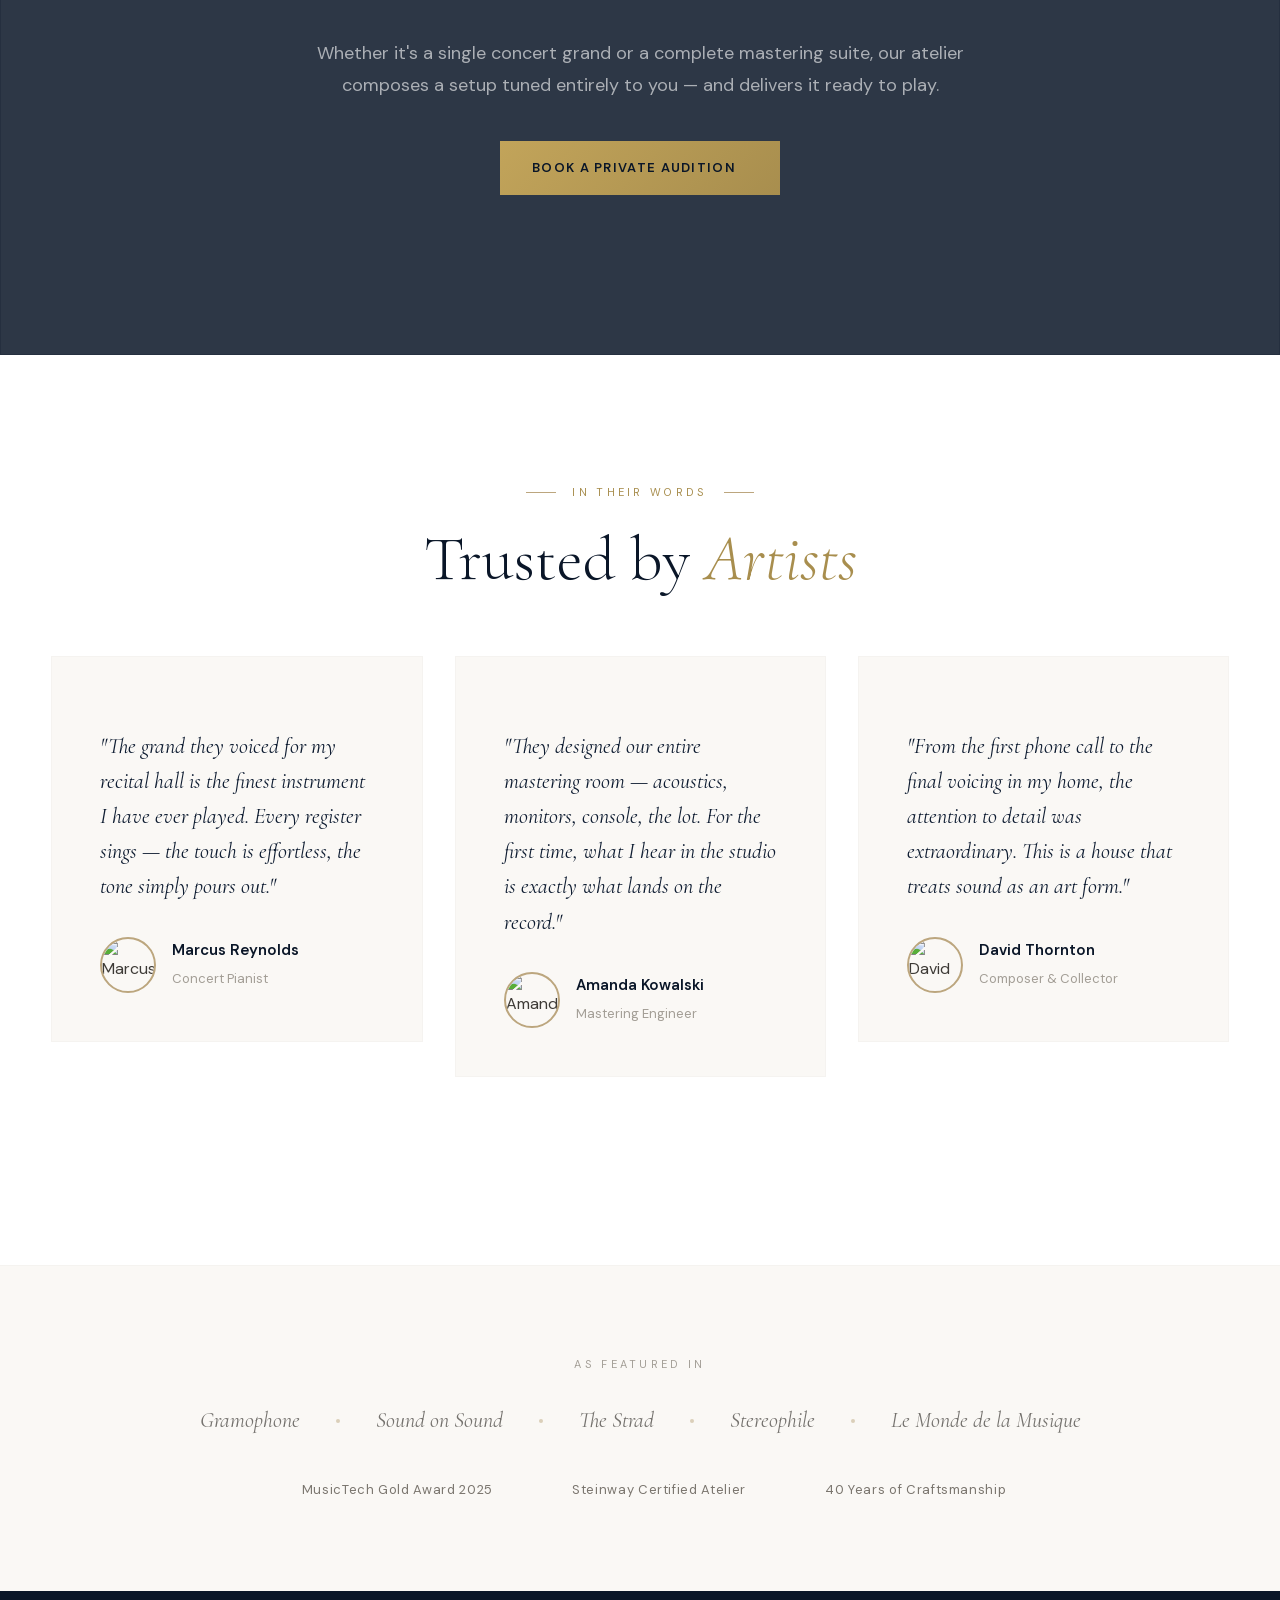
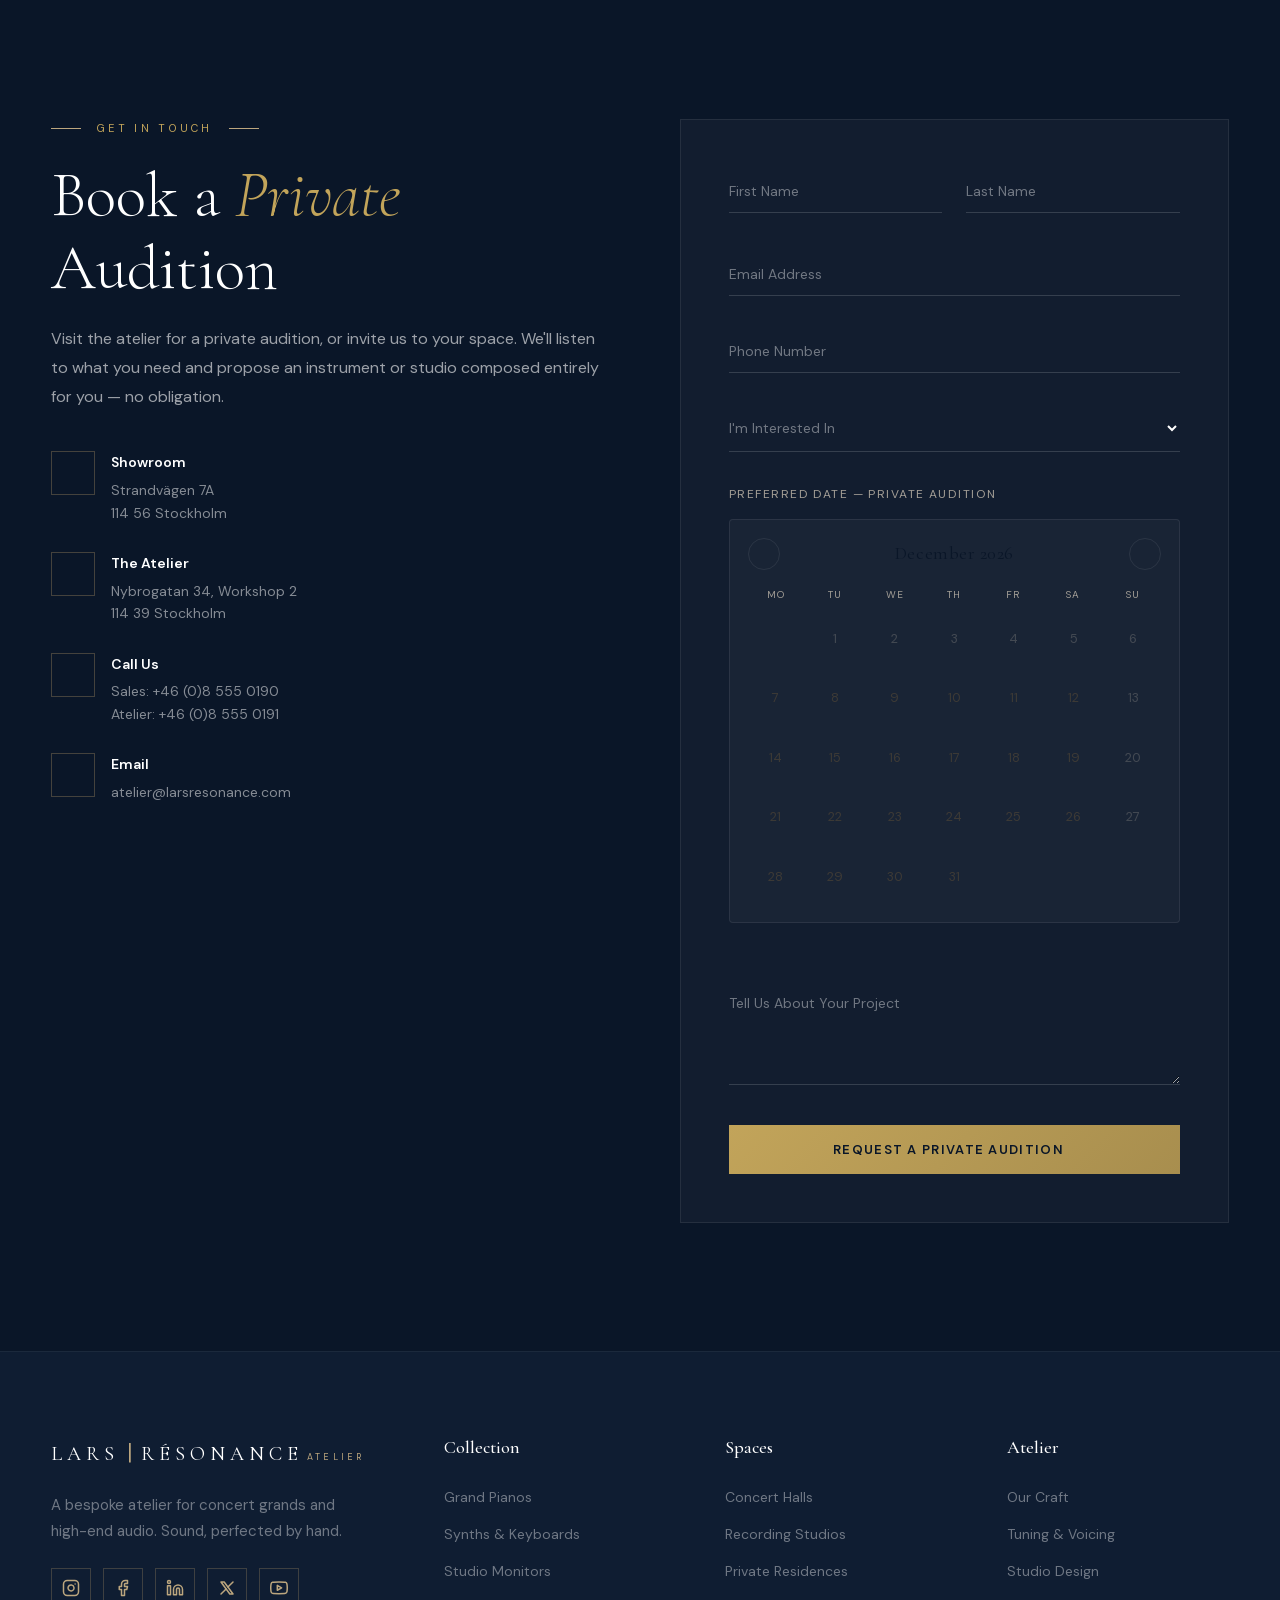
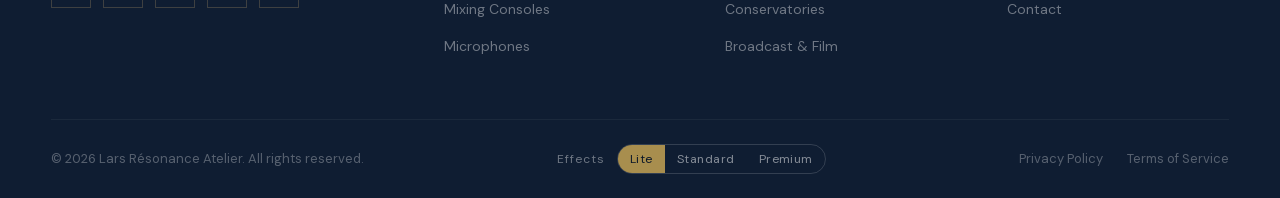
==== commit c1e5b29a: "fable51" ====
--- a/index.html
+++ b/index.html
@@ -3,11 +3,66 @@
   <head>
     <meta charset="UTF-8" />
     <meta name="viewport" content="width=device-width, initial-scale=1.0" />
-    <title>Lars | Résonance — Pianos & High-End Audio Atelier</title>
+    <title>Lars Résonance — Pianos & High-End Audio Atelier</title>
     <meta
       name="description"
       content="A bespoke atelier for concert grand pianos and high-end audio — hand-selected instruments, mastering-grade monitors, consoles, microphones and complete studio design, voiced and installed by master technicians."
     />
+
+    <!-- Social sharing -->
+    <meta property="og:type" content="website" />
+    <meta property="og:title" content="Lars Résonance — Pianos & High-End Audio Atelier" />
+    <meta property="og:description" content="Hand-selected concert grands and mastering-grade audio, voiced by master technicians in Stockholm." />
+    <meta property="og:image" content="https://images.unsplash.com/photo-1520523839897-bd0b52f945a0?w=1200&q=80" />
+    <meta property="og:locale" content="en_GB" />
+    <meta property="og:locale:alternate" content="sv_SE" />
+    <meta name="twitter:card" content="summary_large_image" />
+
+    <!-- Effects tier: decided BEFORE first paint so nothing flashes.
+         Saved choice wins; otherwise a quick device score picks lite / standard / premium.
+         ?perf=lite|standard|premium in the URL overrides and saves (handy for testing). -->
+    <script>
+      (function () {
+        var d = document.documentElement;
+        d.className += ' js';
+        var TIERS = ['lite', 'standard', 'premium'];
+        var saved = null;
+        try {
+          var q = new URLSearchParams(location.search).get('perf');
+          if (TIERS.indexOf(q) > -1) { localStorage.setItem('lr-perf', q); }
+          saved = localStorage.getItem('lr-perf');
+          if (saved === 'full') { saved = 'premium'; localStorage.setItem('lr-perf', saved); }
+        } catch (e) {}
+        function detect() {
+          if (matchMedia('(prefers-reduced-motion: reduce)').matches) return 'lite';
+          var conn = navigator.connection || {};
+          if (conn.saveData || /2g$/.test(conn.effectiveType || '')) return 'lite';
+          var cores = navigator.hardwareConcurrency || 4;
+          var mem = navigator.deviceMemory || 4;
+          var score = 0;
+          score += cores >= 8 ? 2 : cores >= 6 ? 1 : cores >= 4 ? 0 : -1;
+          score += mem >= 8 ? 2 : mem >= 4 ? 1 : mem >= 2 ? 0 : -1;
+          var gpu = '';
+          try {
+            var c = document.createElement('canvas');
+            var gl = c.getContext('webgl') || c.getContext('experimental-webgl');
+            var ext = gl && gl.getExtension('WEBGL_debug_renderer_info');
+            gpu = ext ? String(gl.getParameter(ext.UNMASKED_RENDERER_WEBGL)).toLowerCase() : '';
+          } catch (e) {}
+          if (/apple m\d|rtx|radeon rx|geforce|nvidia/.test(gpu)) score += 2;
+          else if (/adreno 7|adreno 6[5-9]|mali-g[789]|apple a1[3-9]|apple gpu/.test(gpu)) score += 1;
+          else if (/intel|uhd|iris|adreno [1-5]\d|mali-[t4]/.test(gpu)) score -= 1;
+          if (matchMedia('(pointer: coarse)').matches) score -= 1;
+          if ((conn.effectiveType || '') === '3g') score -= 1;
+          return score >= 4 ? 'premium' : score >= 1 ? 'standard' : 'lite';
+        }
+        d.setAttribute('data-perf', TIERS.indexOf(saved) > -1 ? saved : detect());
+        try {
+          var th = localStorage.getItem('lr-theme') || localStorage.getItem('nylc-theme');
+          if (th) { localStorage.setItem('lr-theme', th); if (th === 'dark') d.setAttribute('data-theme', 'dark'); }
+        } catch (e) {}
+      })();
+    </script>
 
     <!-- Favicon & app icons -->
     <link rel="icon" type="image/svg+xml" href="img/favicon.svg" />
@@ -19,39 +74,72 @@
     <meta name="apple-mobile-web-app-title" content="Résonance" />
 
     <!-- Preconnect for performance -->
-    <link rel="preconnect" href="https://fonts.googleapis.com" />
-    <link rel="preconnect" href="https://fonts.gstatic.com" crossorigin />
-
-    <!-- Premium Typography -->
-    <link
-      href="https://fonts.googleapis.com/css2?family=Cormorant+Garamond:ital,wght@0,300;0,400;0,500;0,600;0,700;1,300;1,400&family=DM+Sans:ital,opsz,wght@0,9..40,300;0,9..40,400;0,9..40,500;0,9..40,700;1,9..40,400&display=swap"
-      rel="stylesheet"
-    />
-
-    <!-- GSAP for premium animations -->
-    <script src="https://cdnjs.cloudflare.com/ajax/libs/gsap/3.12.5/gsap.min.js"></script>
-    <script src="https://cdnjs.cloudflare.com/ajax/libs/gsap/3.12.5/ScrollTrigger.min.js"></script>
-    <script src="https://cdnjs.cloudflare.com/ajax/libs/gsap/3.12.5/ScrollToPlugin.min.js"></script>
-
-    <!-- Swiper for elegant sliders -->
-    <link
-      rel="stylesheet"
-      href="https://cdn.jsdelivr.net/npm/swiper@11/swiper-bundle.min.css"
-    />
-    <script src="https://cdn.jsdelivr.net/npm/swiper@11/swiper-bundle.min.js"></script>
-
-    <!-- Lenis smooth scroll -->
-    <script src="https://cdn.jsdelivr.net/npm/@studio-freight/lenis@1.0.42/dist/lenis.min.js"></script>
-
-    <!-- Lucide Icons -->
-    <script src="https://unpkg.com/lucide@latest"></script>
+    <link rel="preconnect" href="https://cdn.jsdelivr.net" crossorigin />
+    <link rel="preconnect" href="https://cdnjs.cloudflare.com" crossorigin />
+    <link rel="preconnect" href="https://images.unsplash.com" />
+
+    <!-- LCP: the first hero image gets a head start -->
+    <link rel="preload" as="image" href="https://images.unsplash.com/photo-1520523839897-bd0b52f945a0?w=1600&q=80" fetchpriority="high" />
+
+    <!-- Typography: self-hosted variable fonts (no Google requests, one file per family) -->
+    <link rel="preload" href="fonts/cormorant-garamond.woff2" as="font" type="font/woff2" crossorigin />
+    <link rel="preload" href="fonts/dm-sans.woff2" as="font" type="font/woff2" crossorigin />
+    <link rel="stylesheet" href="css/fonts.css" />
 
     <link rel="stylesheet" href="css/style.css" />
+
+    <!-- App modules (ES modules, no build step). Preloaded so the import graph loads in one round-trip. -->
+    <link rel="modulepreload" href="js/app.js" />
+    <link rel="modulepreload" href="js/data.js" />
+    <link rel="modulepreload" href="js/modules/env.js" />
+    <link rel="modulepreload" href="js/modules/i18n.js" />
+    <link rel="modulepreload" href="js/modules/theme.js" />
+    <link rel="modulepreload" href="js/modules/ui.js" />
+    <link rel="modulepreload" href="js/modules/scroll.js" />
+    <link rel="modulepreload" href="js/modules/hero.js" />
+    <link rel="modulepreload" href="js/modules/motion.js" />
+    <link rel="modulepreload" href="js/modules/collection.js" />
+    <link rel="modulepreload" href="js/modules/sliders.js" />
+    <link rel="modulepreload" href="js/modules/booking.js" />
+    <link rel="modulepreload" href="js/modules/form.js" />
+    <link rel="modulepreload" href="js/modules/ambient.js" />
+    <link rel="modulepreload" href="js/modules/settings.js" />
+    <link rel="modulepreload" href="js/modules/perf-probe.js" />
+    <link rel="modulepreload" href="js/modules/chat.js" />
+
+    <!-- Libraries: pinned versions, deferred so they never block first paint.
+         main.js feature-detects each one and degrades gracefully if a CDN is unreachable. -->
+    <script src="https://cdnjs.cloudflare.com/ajax/libs/gsap/3.12.5/gsap.min.js" defer></script>
+    <script src="https://cdnjs.cloudflare.com/ajax/libs/gsap/3.12.5/ScrollTrigger.min.js" defer></script>
+    <script src="https://cdn.jsdelivr.net/npm/swiper@11.1.14/swiper-bundle.min.js" defer></script>
+    <script src="https://cdn.jsdelivr.net/npm/lenis@1.1.14/dist/lenis.min.js" defer></script>
+    <script src="https://cdn.jsdelivr.net/npm/lucide@0.469.0/dist/umd/lucide.min.js" defer></script>
+
+    <!-- Structured data -->
+    <script type="application/ld+json">
+      {
+        "@context": "https://schema.org",
+        "@type": "MusicStore",
+        "name": "Lars Résonance Atelier",
+        "description": "Bespoke atelier for concert grand pianos and high-end studio audio.",
+        "telephone": "+46 8 555 0190",
+        "email": "atelier@larsresonance.com",
+        "address": {
+          "@type": "PostalAddress",
+          "streetAddress": "Strandvägen 7A",
+          "postalCode": "114 56",
+          "addressLocality": "Stockholm",
+          "addressCountry": "SE"
+        },
+        "openingHours": "Mo-Sa 09:00-18:00",
+        "image": "https://images.unsplash.com/photo-1520523839897-bd0b52f945a0?w=1200&q=80"
+      }
+    </script>
   </head>
   <body>
     <!-- ============ ANNOUNCEMENT / AMBIENT BAR ============ -->
     <div class="announce" id="announce">
-      <p class="announce-text" id="announcement-text">
+      <p class="announce-text" id="announcement-text" data-i18n="announce.base">
         Private auditions by appointment — Strandvägen 7A, Stockholm
       </p>
     </div>
@@ -63,8 +151,7 @@
     <div class="toasts" id="toasts" aria-live="polite" aria-atomic="false"></div>
 
     <!-- ============ CUSTOM CURSOR ============ -->
-    <div class="cursor" id="cursor"></div>
-    <div class="cursor-follower" id="cursor-follower"></div>
+    <div class="cursor-follower" id="cursor-follower" aria-hidden="true"></div>
 
     <!-- ============ PRELOADER ============ -->
     <div class="preloader" id="preloader">
@@ -84,7 +171,7 @@
     <!-- ============ NAVIGATION ============ -->
     <header class="header" id="header">
       <nav class="nav">
-        <a href="#" class="nav-logo">
+        <a href="#hero" class="nav-logo">
           <span class="logo-text">LA<span class="mobile-hide">RS</span></span>
           <span class="logo-separator">|</span>
           <span class="logo-text">RÉSON</span>
@@ -93,41 +180,41 @@
 
         <ul class="nav-links" id="nav-links">
           <li>
-            <a href="#hero" class="nav-link active" data-hover="Home">Home</a>
+            <a href="#hero" class="nav-link active" data-hover="Home" data-i18n="nav.home">Home</a>
           </li>
           <li>
-            <a href="#about" class="nav-link" data-hover="Atelier">Atelier</a>
+            <a href="#about" class="nav-link" data-hover="Atelier" data-i18n="nav.atelier">Atelier</a>
           </li>
           <li>
-            <a href="#properties" class="nav-link" data-hover="Collection">Collection</a
+            <a href="#collection" class="nav-link" data-hover="Collection" data-i18n="nav.collection">Collection</a
             >
           </li>
           <li>
-            <a href="#services" class="nav-link" data-hover="Services"
+            <a href="#services" class="nav-link" data-hover="Services" data-i18n="nav.services"
               >Services</a
             >
           </li>
           <li>
-            <a href="#testimonials" class="nav-link" data-hover="Reviews"
+            <a href="#testimonials" class="nav-link" data-hover="Reviews" data-i18n="nav.reviews"
               >Reviews</a
             >
           </li>
           <li>
-            <a href="#contact" class="nav-link" data-hover="Contact">Contact</a>
+            <a href="#contact" class="nav-link" data-hover="Contact" data-i18n="nav.contact">Contact</a>
           </li>
         </ul>
 
         <div class="nav-actions">
-          <button class="nav-icon-btn magnetic-btn nav-only-desktop" id="search-open" aria-label="Search the collection">
-            <i data-lucide="search"></i>
+          <button class="nav-icon-btn magnetic-btn nav-only-desktop" id="search-open" aria-label="Search the collection" data-i18n-aria="nav.search-the-collection">
+            <i data-lucide="search" aria-hidden="true"></i>
           </button>
-          <button class="nav-icon-btn magnetic-btn nav-only-desktop" id="saved-open" aria-label="Saved instruments">
-            <i data-lucide="heart"></i>
+          <button class="nav-icon-btn magnetic-btn nav-only-desktop" id="saved-open" aria-label="Saved instruments" data-i18n-aria="nav.saved-instruments">
+            <i data-lucide="heart" aria-hidden="true"></i>
             <span class="saved-count" id="saved-count" hidden>0</span>
           </button>
           <div class="settings-wrap nav-only-desktop">
-            <button class="nav-icon-btn magnetic-btn" id="settings-open" aria-label="Settings" aria-expanded="false">
-              <i data-lucide="settings"></i>
+            <button class="nav-icon-btn magnetic-btn" id="settings-open" aria-label="Settings" aria-expanded="false" data-i18n-aria="nav.settings">
+              <i data-lucide="settings" aria-hidden="true"></i>
             </button>
             <div class="settings-panel" id="settings-panel">
               <p class="settings-panel-title" data-i18n="settings.title">Preferences</p>
@@ -146,13 +233,13 @@
                 </div>
                 <div class="set-row">
                   <span class="set-label" data-i18n="settings.effects">Effects</span>
-                  <div class="seg" data-ctl="effects"><button type="button" data-val="full" data-i18n="settings.full">Full</button><button type="button" data-val="lite">Lite</button></div>
-                </div>
-              </div>
-            </div>
-          </div>
-          <button class="nav-cta magnetic-btn nav-only-desktop" data-i18n="nav.visit">Visit</button>
-          <button class="nav-toggle" id="nav-toggle" aria-label="Toggle menu">
+                  <div class="seg" data-ctl="effects"><button type="button" data-val="lite" data-i18n="settings.lite">Lite</button><button type="button" data-val="standard" data-i18n="settings.standard">Standard</button><button type="button" data-val="premium" data-i18n="settings.premium">Premium</button></div>
+                </div>
+              </div>
+            </div>
+          </div>
+          <a href="#contact" class="nav-cta magnetic-btn nav-only-desktop" data-i18n="nav.visit">Visit</a>
+          <button class="nav-toggle" id="nav-toggle" aria-label="Toggle menu" data-i18n-aria="nav.toggle-menu">
             <span></span>
             <span></span>
             <span></span>
@@ -165,19 +252,19 @@
     <div class="mobile-menu" id="mobile-menu">
       <div class="mobile-menu-inner">
         <ul class="mobile-menu-links">
-          <li><a href="#hero" class="mobile-link">Home</a></li>
-          <li><a href="#about" class="mobile-link">Atelier</a></li>
-          <li><a href="#properties" class="mobile-link">Collection</a></li>
-          <li><a href="#neighborhoods" class="mobile-link">Spaces</a></li>
-          <li><a href="#services" class="mobile-link">Services</a></li>
-          <li><a href="#testimonials" class="mobile-link">Reviews</a></li>
-          <li><a href="#contact" class="mobile-link">Contact</a></li>
+          <li><a href="#hero" class="mobile-link" data-i18n="nav.home">Home</a></li>
+          <li><a href="#about" class="mobile-link" data-i18n="nav.atelier">Atelier</a></li>
+          <li><a href="#collection" class="mobile-link" data-i18n="nav.collection">Collection</a></li>
+          <li><a href="#spaces" class="mobile-link" data-i18n="nav.spaces">Spaces</a></li>
+          <li><a href="#services" class="mobile-link" data-i18n="nav.services">Services</a></li>
+          <li><a href="#testimonials" class="mobile-link" data-i18n="nav.reviews">Reviews</a></li>
+          <li><a href="#contact" class="mobile-link" data-i18n="nav.contact">Contact</a></li>
         </ul>
 
         <div class="mobile-shortcuts">
           <div class="mobile-quick">
-            <button type="button" id="search-open-m"><i data-lucide="search"></i><span data-i18n="nav.search">Search</span></button>
-            <button type="button" id="saved-open-m"><i data-lucide="heart"></i><span data-i18n="nav.saved">Saved</span></button>
+            <button type="button" id="search-open-m"><i data-lucide="search" aria-hidden="true"></i><span data-i18n="nav.search">Search</span></button>
+            <button type="button" id="saved-open-m"><i data-lucide="heart" aria-hidden="true"></i><span data-i18n="nav.saved">Saved</span></button>
           </div>
           <div class="settings-controls">
             <div class="set-row">
@@ -194,7 +281,7 @@
             </div>
             <div class="set-row">
               <span class="set-label" data-i18n="settings.effects">Effects</span>
-              <div class="seg" data-ctl="effects"><button type="button" data-val="full" data-i18n="settings.full">Full</button><button type="button" data-val="lite">Lite</button></div>
+              <div class="seg" data-ctl="effects"><button type="button" data-val="lite" data-i18n="settings.lite">Lite</button><button type="button" data-val="standard" data-i18n="settings.standard">Standard</button><button type="button" data-val="premium" data-i18n="settings.premium">Premium</button></div>
             </div>
           </div>
         </div>
@@ -211,70 +298,56 @@
       <div class="hero-bg">
         <div
           class="hero-slide active"
-          style="
-            background-image: url(&quot;https://images.unsplash.com/photo-1520523839897-bd0b52f945a0?w=1920&q=80&quot;);
-          "
+          style="background-image: url(&quot;https://images.unsplash.com/photo-1520523839897-bd0b52f945a0?w=1600&q=80&quot;)"
         ></div>
-        <div
-          class="hero-slide"
-          style="
-            background-image: url(&quot;https://images.unsplash.com/photo-1598488035139-bdbb2231ce04?w=1920&q=80&quot;);
-          "
-        ></div>
-        <div
-          class="hero-slide"
-          style="
-            background-image: url(&quot;https://images.unsplash.com/photo-1465847899084-d164df4dedc6?w=1920&q=80&quot;);
-          "
-        ></div>
+        <div class="hero-slide" data-bg="https://images.unsplash.com/photo-1598488035139-bdbb2231ce04?w=1600&q=80"></div>
+        <div class="hero-slide" data-bg="https://images.unsplash.com/photo-1465847899084-d164df4dedc6?w=1600&q=80"></div>
         <div class="hero-overlay"></div>
       </div>
-
-      <div class="hero-particles" id="hero-particles"></div>
 
       <div class="hero-content">
         <div class="hero-badge">
           <span class="badge-line"></span>
-          <span class="badge-text">Concert<span class="mobile-hide"> Grade</span></span>
+          <span class="badge-text" data-i18n-html="hero.concert-grade">Concert<span class="mobile-hide"> Grade</span></span>
           <span class="badge-line"></span>
         </div>
         <h1 class="hero-title">
           <span class="title-line"
-            ><span class="title-word">Where Sound</span></span
+            ><span class="title-word" data-i18n="hero.where-sound">Where Sound</span></span
           >
           <span class="title-line"
-            ><span class="title-word">Becomes</span>
-            <span class="title-word accent">Soul</span></span
+            ><span class="title-word" data-i18n="hero.becomes">Becomes</span>
+            <span class="title-word accent" data-i18n="hero.soul">Soul</span></span
           >
         </h1>
-        <p class="hero-subtitle">
+        <p class="hero-subtitle" data-i18n="hero.hand-selected-concert">
           Hand-selected concert grands and mastering-grade audio, voiced by
           master technicians. From the first key to the final mix — every detail
           tuned to perfection.
         </p>
         <div class="hero-actions">
-          <a href="#properties" class="btn btn-primary magnetic-btn">
-            <span class="btn-text">The Collection</span>
-            <span class="btn-icon"><i data-lucide="arrow-right"></i></span>
+          <a href="#collection" class="btn btn-primary magnetic-btn">
+            <span class="btn-text" data-i18n="hero.the-collection">The Collection</span>
+            <span class="btn-icon"><i data-lucide="arrow-right" aria-hidden="true"></i></span>
           </a>
           <a href="#about" class="btn btn-outline magnetic-btn">
-            <span class="btn-text">Our Craft</span>
+            <span class="btn-text" data-i18n="hero.our-craft">Our Craft</span>
           </a>
-          <button class="hero-listen magnetic-btn" id="hero-listen" aria-label="Play a note">
+          <button class="hero-listen magnetic-btn" id="hero-listen" aria-label="Play a note" data-i18n-aria="hero.play-a-note">
             <span class="listen-icon">
-              <i data-lucide="play"></i>
+              <i data-lucide="play" aria-hidden="true"></i>
             </span>
             <span class="listen-bars" aria-hidden="true">
               <span></span><span></span><span></span><span></span>
             </span>
-            <span class="listen-text">Play a note</span>
+            <span class="listen-text" data-i18n="hero.play-a-note">Play a note</span>
           </button>
         </div>
       </div>
 
       <div class="hero-scroll-indicator">
         <div class="scroll-line"></div>
-        <span>Scroll to listen</span>
+        <span data-i18n="hero.scroll-to-listen">Scroll to listen</span>
       </div>
 
       <div class="hero-slide-counter">
@@ -285,9 +358,9 @@
     </section>
 
     <!-- ============ MAKERS BAND ============ -->
-    <section class="makers" aria-label="The makers we represent">
+    <section class="makers" aria-label="The makers we represent" data-i18n-aria="hero.the-makers-we">
       <div class="container">
-        <p class="makers-label">The Makers We Represent</p>
+        <p class="makers-label" data-i18n="makers.the-makers-we">The Makers We Represent</p>
         <div class="makers-row">
           <span class="maker">Steinway &amp; Sons</span>
           <span class="maker">Bösendorfer</span>
@@ -308,6 +381,12 @@
             <div class="about-img-wrapper img-reveal">
               <img
                 src="https://images.unsplash.com/photo-1507676184212-d03ab07a01bf?w=800&q=80"
+
+                srcset="https://images.unsplash.com/photo-1507676184212-d03ab07a01bf?w=480&q=75 480w, https://images.unsplash.com/photo-1507676184212-d03ab07a01bf?w=800&q=80 800w, https://images.unsplash.com/photo-1507676184212-d03ab07a01bf?w=1200&q=80 1200w"
+
+                sizes="(max-width: 1024px) 100vw, 50vw"
+
+                decoding="async"
                 alt="Grand piano craftsmanship"
                 class="about-img-main"
               />
@@ -321,25 +400,25 @@
             </div>
             <div class="about-experience">
               <span class="exp-number" data-count="40">0</span>
-              <span class="exp-text">Years of<br />Craftsmanship</span>
+              <span class="exp-text" data-i18n-html="about.years-of-craftsmanship">Years of<br />Craftsmanship</span>
             </div>
           </div>
           <div class="about-content">
             <div class="section-tag">
               <span class="tag-line"></span>
-              <span>The Atelier</span>
+              <span data-i18n-html="about.the-atelier">The Atelier</span>
               <span class="tag-line"></span>
             </div>
-            <h2 class="section-title split-text">
+            <h2 class="section-title split-text" data-i18n-html="about.sound-uncompromised">
               Sound, <em>Uncompromised</em>
             </h2>
-            <p class="about-text">
+            <p class="about-text" data-i18n="about.lars-r-sonance">
               Lars Résonance was founded on a single conviction: that an
               instrument and the room it lives in deserve the same obsessive care
               as the music itself. We curate concert grands and reference audio
               from the world's finest makers — then make them sing.
             </p>
-            <p class="about-text">
+            <p class="about-text" data-i18n="about.from-a-steinway">
               From a Steinway voiced by hand to a mastering suite tuned to the
               millimetre, our master technicians treat every project as a
               one-off commission. Nothing leaves the atelier until it sounds
@@ -349,27 +428,27 @@
             <div class="about-features">
               <div class="about-feature">
                 <div class="feature-icon">
-                  <i data-lucide="award"></i>
+                  <i data-lucide="award" aria-hidden="true"></i>
                 </div>
                 <div>
-                  <h4>Master Technicians</h4>
-                  <p>Concert-level tuning, voicing and regulation by hand</p>
+                  <h4 data-i18n="about.master-technicians">Master Technicians</h4>
+                  <p data-i18n="about.concert-level-tuning">Concert-level tuning, voicing and regulation by hand</p>
                 </div>
               </div>
               <div class="about-feature">
                 <div class="feature-icon">
-                  <i data-lucide="globe"></i>
+                  <i data-lucide="globe" aria-hidden="true"></i>
                 </div>
                 <div>
-                  <h4>World's Finest Makers</h4>
-                  <p>An exclusive curation of grands, consoles and reference audio</p>
+                  <h4 data-i18n="about.world-s-finest">World's Finest Makers</h4>
+                  <p data-i18n="about.an-exclusive-curation">An exclusive curation of grands, consoles and reference audio</p>
                 </div>
               </div>
             </div>
 
             <a href="#contact" class="btn btn-primary magnetic-btn">
-              <span class="btn-text">Book a Private Audition</span>
-              <span class="btn-icon"><i data-lucide="arrow-right"></i></span>
+              <span class="btn-text" data-i18n="about.book-a-private">Book a Private Audition</span>
+              <span class="btn-icon"><i data-lucide="arrow-right" aria-hidden="true"></i></span>
             </a>
           </div>
         </div>
@@ -381,7 +460,7 @@
       <div
         class="stats-bg"
         style="
-          background-image: url(&quot;https://images.unsplash.com/photo-1487215078519-e21cc028cb29?w=1920&q=80&quot;);
+          background-image: url(&quot;https://images.unsplash.com/photo-1487215078519-e21cc028cb29?w=1600&q=75&quot;);
         "
       ></div>
       <div class="stats-overlay"></div>
@@ -390,473 +469,563 @@
           <div class="stat-item">
             <span class="stat-number" data-count="1200">0</span>
             <span class="stat-suffix">+</span>
-            <span class="stat-label">Instruments Voiced</span>
+            <span class="stat-label" data-i18n="stats.instruments-voiced">Instruments Voiced</span>
           </div>
           <div class="stat-divider"></div>
           <div class="stat-item">
             <span class="stat-number" data-count="240">0</span>
             <span class="stat-suffix">+</span>
-            <span class="stat-label">Studios Designed</span>
+            <span class="stat-label" data-i18n="stats.studios-designed">Studios Designed</span>
           </div>
           <div class="stat-divider"></div>
           <div class="stat-item">
             <span class="stat-number" data-count="40">0</span>
-            <span class="stat-suffix">yrs</span>
-            <span class="stat-label">Of Craftsmanship</span>
+            <span class="stat-suffix" data-i18n="stats.yrs">yrs</span>
+            <span class="stat-label" data-i18n="stats.of-craftsmanship">Of Craftsmanship</span>
           </div>
           <div class="stat-divider"></div>
           <div class="stat-item">
             <span class="stat-number" data-count="18">0</span>
             <span class="stat-suffix">+</span>
-            <span class="stat-label">Master Technicians</span>
+            <span class="stat-label" data-i18n="stats.master-technicians">Master Technicians</span>
           </div>
         </div>
       </div>
     </section>
 
-    <!-- ============ SOLUTIONS SECTION ============ -->
-    <section class="properties" id="properties">
+    <!-- ============ COLLECTION SECTION ============ -->
+    <section class="collection" id="collection">
       <div class="container">
         <div class="section-header">
           <div class="section-tag">
             <span class="tag-line"></span>
-            <span>The Collection</span>
+            <span data-i18n-html="collection.the-collection">The Collection</span>
             <span class="tag-line"></span>
           </div>
-          <h2 class="section-title split-text">
+          <h2 class="section-title split-text" data-i18n-html="collection.instruments-without-equal">
             Instruments, <em>Without</em> Equal
           </h2>
-          <p class="section-desc">
+          <p class="section-desc" data-i18n="collection.a-curated-house">
             A curated house of concert grands, reference monitors, consoles and
             studio instruments — each selected, voiced and delivered by hand.
           </p>
         </div>
 
-        <div class="property-filters">
-          <button class="filter-btn active" data-filter="all">
+        <div class="piece-filters">
+          <button class="filter-btn active" data-filter="all" aria-pressed="true" data-i18n="collection.everything">
             Everything
           </button>
-          <button class="filter-btn" data-filter="pianos">Pianos &amp; Keys</button>
-          <button class="filter-btn" data-filter="studio">Studio &amp; Audio</button>
-          <button class="filter-btn" data-filter="service">Atelier Services</button>
-        </div>
-
-        <div class="property-grid">
+          <button class="filter-btn" data-filter="pianos" aria-pressed="false" data-i18n="collection.pianos-keys">Pianos &amp; Keys</button>
+          <button class="filter-btn" data-filter="studio" aria-pressed="false" data-i18n="collection.studio-audio">Studio &amp; Audio</button>
+          <button class="filter-btn" data-filter="service" aria-pressed="false" data-i18n="collection.atelier-services">Atelier Services</button>
+        </div>
+
+        <div class="piece-grid">
           <!-- Piece 1 -->
-          <div class="property-card" data-category="pianos" data-id="konzert-grand">
-            <div class="property-image">
+          <div class="piece-card" data-category="pianos" data-id="konzert-grand">
+            <div class="piece-image">
               <img
                 src="https://images.unsplash.com/photo-1552422535-c45813c61732?w=800&q=80"
+
+                srcset="https://images.unsplash.com/photo-1552422535-c45813c61732?w=480&q=75 480w, https://images.unsplash.com/photo-1552422535-c45813c61732?w=800&q=80 800w, https://images.unsplash.com/photo-1552422535-c45813c61732?w=1200&q=80 1200w"
+
+                sizes="(max-width: 768px) 100vw, (max-width: 1200px) 50vw, 33vw"
+
+                decoding="async"
                 alt="Concert grand piano"
                 loading="lazy"
               />
-              <div class="property-overlay">
-                <span class="property-tag">Flagship</span>
+              <div class="piece-overlay">
+                <span class="piece-tag" data-i18n="collection.flagship">Flagship</span>
                 <button
-                  class="property-favorite magnetic-btn"
+                  class="piece-favorite magnetic-btn"
                   aria-label="Save piece"
-                >
-                  <i data-lucide="heart"></i>
+                 data-i18n-aria="collection.save-piece">
+                  <i data-lucide="heart" aria-hidden="true"></i>
                 </button>
               </div>
-              <div class="property-quick-view">
-                <span>View Details</span>
-                <i data-lucide="arrow-up-right"></i>
-              </div>
-            </div>
-            <div class="property-info">
-              <div class="property-location">
-                <i data-lucide="piano"></i>
-                <span>Concert Grand</span>
-              </div>
-              <h3 class="property-title">Konzert Grand 280</h3>
-              <p class="property-price">Price on Request</p>
-              <div class="property-details">
-                <span><i data-lucide="ruler"></i> 280 cm</span>
-                <span><i data-lucide="hand"></i> Hand-Voiced</span>
-                <span><i data-lucide="trees"></i> Spruce</span>
+              <div class="piece-quick-view">
+                <span data-i18n="collection.view-details">View Details</span>
+                <i data-lucide="arrow-up-right" aria-hidden="true"></i>
+              </div>
+            </div>
+            <div class="piece-info">
+              <div class="piece-location">
+                <i data-lucide="piano" aria-hidden="true"></i>
+                <span data-i18n="collection.concert-grand">Concert Grand</span>
+              </div>
+              <h3 class="piece-title" data-i18n="collection.konzert-grand-280">Konzert Grand 280</h3>
+              <p class="piece-price" data-i18n-html="collection.price-on-request">Price on Request</p>
+              <div class="piece-details">
+                <span><i data-lucide="ruler" aria-hidden="true"></i> <span data-i18n="collection.280-cm">280 cm</span></span>
+                <span><i data-lucide="hand" aria-hidden="true"></i> <span data-i18n="collection.hand-voiced">Hand-Voiced</span></span>
+                <span><i data-lucide="trees" aria-hidden="true"></i> <span data-i18n="collection.spruce">Spruce</span></span>
               </div>
             </div>
           </div>
 
           <!-- Piece 2 -->
-          <div class="property-card" data-category="studio" data-id="reference-monitors">
-            <div class="property-image">
+          <div class="piece-card" data-category="studio" data-id="reference-monitors">
+            <div class="piece-image">
               <img
                 src="https://images.unsplash.com/photo-1470019693664-1d202d2c0907?w=800&q=80"
+
+                srcset="https://images.unsplash.com/photo-1470019693664-1d202d2c0907?w=480&q=75 480w, https://images.unsplash.com/photo-1470019693664-1d202d2c0907?w=800&q=80 800w, https://images.unsplash.com/photo-1470019693664-1d202d2c0907?w=1200&q=80 1200w"
+
+                sizes="(max-width: 768px) 100vw, (max-width: 1200px) 50vw, 33vw"
+
+                decoding="async"
                 alt="Reference studio monitors"
                 loading="lazy"
               />
-              <div class="property-overlay">
-                <span class="property-tag">Reference</span>
+              <div class="piece-overlay">
+                <span class="piece-tag" data-i18n="collection.reference">Reference</span>
                 <button
-                  class="property-favorite magnetic-btn"
+                  class="piece-favorite magnetic-btn"
                   aria-label="Save piece"
-                >
-                  <i data-lucide="heart"></i>
+                 data-i18n-aria="collection.save-piece">
+                  <i data-lucide="heart" aria-hidden="true"></i>
                 </button>
               </div>
-              <div class="property-quick-view">
-                <span>View Details</span>
-                <i data-lucide="arrow-up-right"></i>
-              </div>
-            </div>
-            <div class="property-info">
-              <div class="property-location">
-                <i data-lucide="speaker"></i>
-                <span>Main Monitors + Power Amp</span>
-              </div>
-              <h3 class="property-title">Référence Monitor System</h3>
-              <p class="property-price">From <span data-eur="36500">€36,500</span> / pair</p>
-              <div class="property-details">
-                <span><i data-lucide="activity"></i> 3-Way</span>
-                <span><i data-lucide="zap"></i> Class-A Amp</span>
-                <span><i data-lucide="waves"></i> 20Hz–40kHz</span>
+              <div class="piece-quick-view">
+                <span data-i18n="collection.view-details">View Details</span>
+                <i data-lucide="arrow-up-right" aria-hidden="true"></i>
+              </div>
+            </div>
+            <div class="piece-info">
+              <div class="piece-location">
+                <i data-lucide="speaker" aria-hidden="true"></i>
+                <span data-i18n="collection.main-monitors-power">Main Monitors + Power Amp</span>
+              </div>
+              <h3 class="piece-title" data-i18n="collection.r-f-rence">Référence Monitor System</h3>
+              <p class="piece-price" data-i18n-html="collection.from-36-500">From <span data-eur="36500">€36,500</span> / pair</p>
+              <div class="piece-details">
+                <span><i data-lucide="activity" aria-hidden="true"></i> <span data-i18n="collection.3-way">3-Way</span></span>
+                <span><i data-lucide="zap" aria-hidden="true"></i> <span data-i18n="collection.class-a-amp">Class-A Amp</span></span>
+                <span><i data-lucide="waves" aria-hidden="true"></i> <span data-i18n="collection.20hz-40khz">20Hz–40kHz</span></span>
               </div>
             </div>
           </div>
 
           <!-- Piece 3 -->
-          <div class="property-card" data-category="service" data-id="studio-design">
-            <div class="property-image">
+          <div class="piece-card" data-category="service" data-id="studio-design">
+            <div class="piece-image">
               <img
                 src="https://images.unsplash.com/photo-1564186763535-ebb21ef5277f?w=800&q=80"
+
+                srcset="https://images.unsplash.com/photo-1564186763535-ebb21ef5277f?w=480&q=75 480w, https://images.unsplash.com/photo-1564186763535-ebb21ef5277f?w=800&q=80 800w, https://images.unsplash.com/photo-1564186763535-ebb21ef5277f?w=1200&q=80 1200w"
+
+                sizes="(max-width: 768px) 100vw, (max-width: 1200px) 50vw, 33vw"
+
+                decoding="async"
                 alt="Bespoke studio design"
                 loading="lazy"
               />
-              <div class="property-overlay">
-                <span class="property-tag">Bespoke</span>
+              <div class="piece-overlay">
+                <span class="piece-tag" data-i18n="collection.bespoke">Bespoke</span>
                 <button
-                  class="property-favorite magnetic-btn"
+                  class="piece-favorite magnetic-btn"
                   aria-label="Save piece"
-                >
-                  <i data-lucide="heart"></i>
+                 data-i18n-aria="collection.save-piece">
+                  <i data-lucide="heart" aria-hidden="true"></i>
                 </button>
               </div>
-              <div class="property-quick-view">
-                <span>View Details</span>
-                <i data-lucide="arrow-up-right"></i>
-              </div>
-            </div>
-            <div class="property-info">
-              <div class="property-location">
-                <i data-lucide="drafting-compass"></i>
-                <span>Turnkey Studio Build</span>
-              </div>
-              <h3 class="property-title">Bespoke Studio Design</h3>
-              <p class="property-price">Commission Only</p>
-              <div class="property-details">
-                <span><i data-lucide="ear"></i> Acoustics</span>
-                <span><i data-lucide="cable"></i> Wiring</span>
-                <span><i data-lucide="ruler"></i> Treatment</span>
+              <div class="piece-quick-view">
+                <span data-i18n="collection.view-details">View Details</span>
+                <i data-lucide="arrow-up-right" aria-hidden="true"></i>
+              </div>
+            </div>
+            <div class="piece-info">
+              <div class="piece-location">
+                <i data-lucide="drafting-compass" aria-hidden="true"></i>
+                <span data-i18n="collection.turnkey-studio-build">Turnkey Studio Build</span>
+              </div>
+              <h3 class="piece-title" data-i18n="collection.bespoke-studio-design">Bespoke Studio Design</h3>
+              <p class="piece-price" data-i18n-html="collection.commission-only">Commission Only</p>
+              <div class="piece-details">
+                <span><i data-lucide="ear" aria-hidden="true"></i> <span data-i18n="collection.acoustics">Acoustics</span></span>
+                <span><i data-lucide="cable" aria-hidden="true"></i> <span data-i18n="collection.wiring">Wiring</span></span>
+                <span><i data-lucide="ruler" aria-hidden="true"></i> <span data-i18n="collection.treatment">Treatment</span></span>
               </div>
             </div>
           </div>
 
           <!-- Piece 4 -->
-          <div class="property-card" data-category="pianos studio" data-id="synth-collection">
-            <div class="property-image">
+          <div class="piece-card" data-category="pianos studio" data-id="synth-collection">
+            <div class="piece-image">
               <img
                 src="https://images.unsplash.com/photo-1535992165812-68d1861aa71e?w=800&q=80"
+
+                srcset="https://images.unsplash.com/photo-1535992165812-68d1861aa71e?w=480&q=75 480w, https://images.unsplash.com/photo-1535992165812-68d1861aa71e?w=800&q=80 800w, https://images.unsplash.com/photo-1535992165812-68d1861aa71e?w=1200&q=80 1200w"
+
+                sizes="(max-width: 768px) 100vw, (max-width: 1200px) 50vw, 33vw"
+
+                decoding="async"
                 alt="Analogue synthesizers and keyboards"
                 loading="lazy"
               />
-              <div class="property-overlay">
-                <span class="property-tag">Iconic</span>
+              <div class="piece-overlay">
+                <span class="piece-tag" data-i18n="collection.iconic">Iconic</span>
                 <button
-                  class="property-favorite magnetic-btn"
+                  class="piece-favorite magnetic-btn"
                   aria-label="Save piece"
-                >
-                  <i data-lucide="heart"></i>
+                 data-i18n-aria="collection.save-piece">
+                  <i data-lucide="heart" aria-hidden="true"></i>
                 </button>
               </div>
-              <div class="property-quick-view">
-                <span>View Details</span>
-                <i data-lucide="arrow-up-right"></i>
-              </div>
-            </div>
-            <div class="property-info">
-              <div class="property-location">
-                <i data-lucide="audio-lines"></i>
-                <span>Synths &amp; Keyboards</span>
-              </div>
-              <h3 class="property-title">Analogue Synth Collection</h3>
-              <p class="property-price">From <span data-eur="4200">€4,200</span></p>
-              <div class="property-details">
-                <span><i data-lucide="sliders-horizontal"></i> Analog</span>
-                <span><i data-lucide="piano"></i> 88 Keys</span>
-                <span><i data-lucide="cpu"></i> Polyphonic</span>
+              <div class="piece-quick-view">
+                <span data-i18n="collection.view-details">View Details</span>
+                <i data-lucide="arrow-up-right" aria-hidden="true"></i>
+              </div>
+            </div>
+            <div class="piece-info">
+              <div class="piece-location">
+                <i data-lucide="audio-lines" aria-hidden="true"></i>
+                <span data-i18n="collection.synths-keyboards">Synths &amp; Keyboards</span>
+              </div>
+              <h3 class="piece-title" data-i18n="collection.analogue-synth-collection">Analogue Synth Collection</h3>
+              <p class="piece-price" data-i18n-html="collection.from-4-200">From <span data-eur="4200">€4,200</span></p>
+              <div class="piece-details">
+                <span><i data-lucide="sliders-horizontal" aria-hidden="true"></i> <span data-i18n="collection.analog">Analog</span></span>
+                <span><i data-lucide="piano" aria-hidden="true"></i> <span data-i18n="collection.88-keys">88 Keys</span></span>
+                <span><i data-lucide="cpu" aria-hidden="true"></i> <span data-i18n="collection.polyphonic">Polyphonic</span></span>
               </div>
             </div>
           </div>
 
           <!-- Piece 5 -->
-          <div class="property-card" data-category="studio service" data-id="mixing-console">
-            <div class="property-image">
+          <div class="piece-card" data-category="studio service" data-id="mixing-console">
+            <div class="piece-image">
               <img
                 src="https://images.unsplash.com/photo-1493676304819-0d7a8d026dcf?w=800&q=80"
+
+                srcset="https://images.unsplash.com/photo-1493676304819-0d7a8d026dcf?w=480&q=75 480w, https://images.unsplash.com/photo-1493676304819-0d7a8d026dcf?w=800&q=80 800w, https://images.unsplash.com/photo-1493676304819-0d7a8d026dcf?w=1200&q=80 1200w"
+
+                sizes="(max-width: 768px) 100vw, (max-width: 1200px) 50vw, 33vw"
+
+                decoding="async"
                 alt="Analogue mixing console"
                 loading="lazy"
               />
-              <div class="property-overlay">
-                <span class="property-tag">Hand-Built</span>
+              <div class="piece-overlay">
+                <span class="piece-tag" data-i18n="collection.hand-built">Hand-Built</span>
                 <button
-                  class="property-favorite magnetic-btn"
+                  class="piece-favorite magnetic-btn"
                   aria-label="Save piece"
-                >
-                  <i data-lucide="heart"></i>
+                 data-i18n-aria="collection.save-piece">
+                  <i data-lucide="heart" aria-hidden="true"></i>
                 </button>
               </div>
-              <div class="property-quick-view">
-                <span>View Details</span>
-                <i data-lucide="arrow-up-right"></i>
-              </div>
-            </div>
-            <div class="property-info">
-              <div class="property-location">
-                <i data-lucide="sliders-vertical"></i>
-                <span>Mixing &amp; Mastering Console</span>
-              </div>
-              <h3 class="property-title">Analogue Mixing Console</h3>
-              <p class="property-price">By Appointment</p>
-              <div class="property-details">
-                <span><i data-lucide="git-commit-horizontal"></i> 48 Ch</span>
-                <span><i data-lucide="disc-3"></i> Discrete</span>
-                <span><i data-lucide="settings-2"></i> Recall</span>
+              <div class="piece-quick-view">
+                <span data-i18n="collection.view-details">View Details</span>
+                <i data-lucide="arrow-up-right" aria-hidden="true"></i>
+              </div>
+            </div>
+            <div class="piece-info">
+              <div class="piece-location">
+                <i data-lucide="sliders-vertical" aria-hidden="true"></i>
+                <span data-i18n="collection.mixing-mastering-console">Mixing &amp; Mastering Console</span>
+              </div>
+              <h3 class="piece-title" data-i18n="collection.analogue-mixing-console">Analogue Mixing Console</h3>
+              <p class="piece-price" data-i18n-html="collection.by-appointment">By Appointment</p>
+              <div class="piece-details">
+                <span><i data-lucide="git-commit-horizontal" aria-hidden="true"></i> <span data-i18n="collection.48-ch">48 Ch</span></span>
+                <span><i data-lucide="disc-3" aria-hidden="true"></i> <span data-i18n="collection.discrete">Discrete</span></span>
+                <span><i data-lucide="settings-2" aria-hidden="true"></i> <span data-i18n="collection.recall">Recall</span></span>
               </div>
             </div>
           </div>
 
           <!-- Piece 6 -->
-          <div class="property-card" data-category="studio" data-id="tube-mic">
-            <div class="property-image">
+          <div class="piece-card" data-category="studio" data-id="tube-mic">
+            <div class="piece-image">
               <img
                 src="https://images.unsplash.com/photo-1590602847861-f357a9332bbc?w=800&q=80"
+
+                srcset="https://images.unsplash.com/photo-1590602847861-f357a9332bbc?w=480&q=75 480w, https://images.unsplash.com/photo-1590602847861-f357a9332bbc?w=800&q=80 800w, https://images.unsplash.com/photo-1590602847861-f357a9332bbc?w=1200&q=80 1200w"
+
+                sizes="(max-width: 768px) 100vw, (max-width: 1200px) 50vw, 33vw"
+
+                decoding="async"
                 alt="Tube studio microphone"
                 loading="lazy"
               />
-              <div class="property-overlay">
-                <span class="property-tag">Legendary</span>
+              <div class="piece-overlay">
+                <span class="piece-tag" data-i18n="collection.legendary">Legendary</span>
                 <button
-                  class="property-favorite magnetic-btn"
+                  class="piece-favorite magnetic-btn"
                   aria-label="Save piece"
-                >
-                  <i data-lucide="heart"></i>
+                 data-i18n-aria="collection.save-piece">
+                  <i data-lucide="heart" aria-hidden="true"></i>
                 </button>
               </div>
-              <div class="property-quick-view">
-                <span>View Details</span>
-                <i data-lucide="arrow-up-right"></i>
-              </div>
-            </div>
-            <div class="property-info">
-              <div class="property-location">
-                <i data-lucide="mic"></i>
-                <span>Tube Microphone</span>
-              </div>
-              <h3 class="property-title">Vintage Tube Microphone</h3>
-              <p class="property-price">From <span data-eur="9800">€9,800</span></p>
-              <div class="property-details">
-                <span><i data-lucide="circle-dot"></i> Cardioid</span>
-                <span><i data-lucide="flame"></i> Tube</span>
-                <span><i data-lucide="gem"></i> Hand-Made</span>
-              </div>
-            </div>
-          </div>
-        </div>
-
-        <div class="properties-cta">
-          <a href="#" class="btn btn-outline-dark magnetic-btn">
-            <span class="btn-text">View the Full Catalogue</span>
-            <span class="btn-icon"><i data-lucide="arrow-right"></i></span>
-          </a>
+              <div class="piece-quick-view">
+                <span data-i18n="collection.view-details">View Details</span>
+                <i data-lucide="arrow-up-right" aria-hidden="true"></i>
+              </div>
+            </div>
+            <div class="piece-info">
+              <div class="piece-location">
+                <i data-lucide="mic" aria-hidden="true"></i>
+                <span data-i18n="collection.tube-microphone">Tube Microphone</span>
+              </div>
+              <h3 class="piece-title" data-i18n="collection.vintage-tube-microphone">Vintage Tube Microphone</h3>
+              <p class="piece-price" data-i18n-html="collection.from-9-800">From <span data-eur="9800">€9,800</span></p>
+              <div class="piece-details">
+                <span><i data-lucide="circle-dot" aria-hidden="true"></i> <span data-i18n="collection.cardioid">Cardioid</span></span>
+                <span><i data-lucide="flame" aria-hidden="true"></i> <span data-i18n="collection.tube">Tube</span></span>
+                <span><i data-lucide="gem" aria-hidden="true"></i> <span data-i18n="collection.hand-made">Hand-Made</span></span>
+              </div>
+            </div>
+          </div>
+        </div>
+
+        <div class="collection-cta">
+          <button type="button" class="btn btn-outline-dark magnetic-btn" id="catalogue-open">
+            <span class="btn-text" data-i18n="collection.view-the-full">View the Full Catalogue</span>
+            <span class="btn-icon"><i data-lucide="arrow-right" aria-hidden="true"></i></span>
+          </button>
         </div>
       </div>
     </section>
 
     <!-- ============ RECENTLY VIEWED ============ -->
-    <section class="recent" id="recent" hidden aria-label="Recently viewed">
+    <section class="recent" id="recent" hidden aria-label="Recently viewed" data-i18n-aria="collection.recently-viewed">
       <div class="container">
         <div class="recent-head">
-          <span class="recent-label">Recently Viewed</span>
-          <button class="recent-clear" id="recent-clear">Clear</button>
+          <span class="recent-label" data-i18n="recent.recently-viewed">Recently Viewed</span>
+          <button class="recent-clear" id="recent-clear" data-i18n="recent.clear">Clear</button>
         </div>
         <div class="recent-row" id="recent-row"></div>
       </div>
     </section>
 
-    <!-- ============ INDUSTRIES SECTION ============ -->
-    <section class="neighborhoods" id="neighborhoods">
+    <!-- ============ SPACES SECTION ============ -->
+    <section class="spaces" id="spaces">
       <div class="container">
         <div class="section-header">
           <div class="section-tag light">
             <span class="tag-line"></span>
-            <span>Spaces<span class="mobile-hide"> We Tune</span></span>
+            <span data-i18n-html="spaces.spaces-we-tune">Spaces<span class="mobile-hide"> We Tune</span></span>
             <span class="tag-line"></span>
           </div>
-          <h2 class="section-title light split-text">
+          <h2 class="section-title light split-text" data-i18n-html="spaces.heard-in-the-finest-rooms">
             Heard In The <em>Finest</em> Rooms
           </h2>
-          <p class="section-desc light">
+          <p class="section-desc light" data-i18n="spaces.from-concert-halls">
             From concert halls to private residences, we craft the instrument
             and the acoustics to suit every space we touch.
           </p>
         </div>
       </div>
 
-      <div class="neighborhood-slider">
-        <div class="swiper neighborhood-swiper">
+      <div class="space-slider">
+        <div class="swiper space-swiper">
           <div class="swiper-wrapper">
             <div class="swiper-slide">
-              <div class="neighborhood-card">
-                <div class="neighborhood-img">
+              <div class="space-card">
+                <div class="space-img">
                   <img
                     src="https://images.unsplash.com/photo-1438232992991-995b7058bbb3?w=800&q=80"
+
+                    srcset="https://images.unsplash.com/photo-1438232992991-995b7058bbb3?w=480&q=75 480w, https://images.unsplash.com/photo-1438232992991-995b7058bbb3?w=800&q=80 800w, https://images.unsplash.com/photo-1438232992991-995b7058bbb3?w=1200&q=80 1200w"
+
+                    sizes="(max-width: 640px) 85vw, (max-width: 1024px) 55vw, 40vw"
+
+                    decoding="async"
                     alt="Concert Halls"
                     loading="lazy"
                   />
                 </div>
-                <div class="neighborhood-content">
-                  <span class="neighborhood-city">Stage</span>
-                  <h3>Concert Halls</h3>
-                  <p>Concert grands prepared for the world's great stages</p>
-                  <span class="neighborhood-count">120+ Venues</span>
+                <div class="space-content">
+                  <span class="space-city" data-i18n="spaces.stage">Stage</span>
+                  <h3 data-i18n="spaces.concert-halls">Concert Halls</h3>
+                  <p data-i18n="spaces.concert-grands-prepared">Concert grands prepared for the world's great stages</p>
+                  <span class="space-count" data-i18n="spaces.120-venues">120+ Venues</span>
                 </div>
               </div>
             </div>
             <div class="swiper-slide">
-              <div class="neighborhood-card">
-                <div class="neighborhood-img">
+              <div class="space-card">
+                <div class="space-img">
                   <img
                     src="https://images.unsplash.com/photo-1516280440614-37939bbacd81?w=800&q=80"
+
+                    srcset="https://images.unsplash.com/photo-1516280440614-37939bbacd81?w=480&q=75 480w, https://images.unsplash.com/photo-1516280440614-37939bbacd81?w=800&q=80 800w, https://images.unsplash.com/photo-1516280440614-37939bbacd81?w=1200&q=80 1200w"
+
+                    sizes="(max-width: 640px) 85vw, (max-width: 1024px) 55vw, 40vw"
+
+                    decoding="async"
                     alt="Recording Studios"
                     loading="lazy"
                   />
                 </div>
-                <div class="neighborhood-content">
-                  <span class="neighborhood-city">Studio</span>
-                  <h3>Recording Studios</h3>
-                  <p>Consoles, monitors and mics for world-class rooms</p>
-                  <span class="neighborhood-count">240+ Studios</span>
+                <div class="space-content">
+                  <span class="space-city" data-i18n="spaces.studio">Studio</span>
+                  <h3 data-i18n="spaces.recording-studios">Recording Studios</h3>
+                  <p data-i18n="spaces.consoles-monitors-and">Consoles, monitors and mics for world-class rooms</p>
+                  <span class="space-count" data-i18n="spaces.240-studios">240+ Studios</span>
                 </div>
               </div>
             </div>
             <div class="swiper-slide">
-              <div class="neighborhood-card">
-                <div class="neighborhood-img">
+              <div class="space-card">
+                <div class="space-img">
                   <img
                     src="https://images.unsplash.com/photo-1493225457124-a3eb161ffa5f?w=800&q=80"
+
+                    srcset="https://images.unsplash.com/photo-1493225457124-a3eb161ffa5f?w=480&q=75 480w, https://images.unsplash.com/photo-1493225457124-a3eb161ffa5f?w=800&q=80 800w, https://images.unsplash.com/photo-1493225457124-a3eb161ffa5f?w=1200&q=80 1200w"
+
+                    sizes="(max-width: 640px) 85vw, (max-width: 1024px) 55vw, 40vw"
+
+                    decoding="async"
                     alt="Private Residences"
                     loading="lazy"
                   />
                 </div>
-                <div class="neighborhood-content">
-                  <span class="neighborhood-city">Private</span>
-                  <h3>Private Residences</h3>
-                  <p>Salon grands and listening rooms for collectors</p>
-                  <span class="neighborhood-count">650+ Homes</span>
+                <div class="space-content">
+                  <span class="space-city" data-i18n="spaces.private">Private</span>
+                  <h3 data-i18n="spaces.private-residences">Private Residences</h3>
+                  <p data-i18n="spaces.salon-grands-and">Salon grands and listening rooms for collectors</p>
+                  <span class="space-count" data-i18n="spaces.650-homes">650+ Homes</span>
                 </div>
               </div>
             </div>
             <div class="swiper-slide">
-              <div class="neighborhood-card">
-                <div class="neighborhood-img">
+              <div class="space-card">
+                <div class="space-img">
                   <img
                     src="https://images.unsplash.com/photo-1514320291840-2e0a9bf2a9ae?w=800&q=80"
+
+                    srcset="https://images.unsplash.com/photo-1514320291840-2e0a9bf2a9ae?w=480&q=75 480w, https://images.unsplash.com/photo-1514320291840-2e0a9bf2a9ae?w=800&q=80 800w, https://images.unsplash.com/photo-1514320291840-2e0a9bf2a9ae?w=1200&q=80 1200w"
+
+                    sizes="(max-width: 640px) 85vw, (max-width: 1024px) 55vw, 40vw"
+
+                    decoding="async"
                     alt="Conservatories"
                     loading="lazy"
                   />
                 </div>
-                <div class="neighborhood-content">
-                  <span class="neighborhood-city">Academy</span>
-                  <h3>Conservatories</h3>
-                  <p>Practice and performance pianos for institutions</p>
-                  <span class="neighborhood-count">90+ Academies</span>
+                <div class="space-content">
+                  <span class="space-city" data-i18n="spaces.academy">Academy</span>
+                  <h3 data-i18n="spaces.conservatories">Conservatories</h3>
+                  <p data-i18n="spaces.practice-and-performance">Practice and performance pianos for institutions</p>
+                  <span class="space-count" data-i18n="spaces.90-academies">90+ Academies</span>
                 </div>
               </div>
             </div>
             <div class="swiper-slide">
-              <div class="neighborhood-card">
-                <div class="neighborhood-img">
+              <div class="space-card">
+                <div class="space-img">
                   <img
                     src="https://images.unsplash.com/photo-1525362081669-2b476bb628c3?w=800&q=80"
+
+                    srcset="https://images.unsplash.com/photo-1525362081669-2b476bb628c3?w=480&q=75 480w, https://images.unsplash.com/photo-1525362081669-2b476bb628c3?w=800&q=80 800w, https://images.unsplash.com/photo-1525362081669-2b476bb628c3?w=1200&q=80 1200w"
+
+                    sizes="(max-width: 640px) 85vw, (max-width: 1024px) 55vw, 40vw"
+
+                    decoding="async"
                     alt="Houses of Worship"
                     loading="lazy"
                   />
                 </div>
-                <div class="neighborhood-content">
-                  <span class="neighborhood-city">Sacred</span>
-                  <h3>Houses of Worship</h3>
-                  <p>Acoustic instruments and discreet sound systems</p>
-                  <span class="neighborhood-count">300+ Spaces</span>
+                <div class="space-content">
+                  <span class="space-city" data-i18n="spaces.sacred">Sacred</span>
+                  <h3 data-i18n="spaces.houses-of-worship">Houses of Worship</h3>
+                  <p data-i18n="spaces.acoustic-instruments-and">Acoustic instruments and discreet sound systems</p>
+                  <span class="space-count" data-i18n="spaces.300-spaces">300+ Spaces</span>
                 </div>
               </div>
             </div>
             <div class="swiper-slide">
-              <div class="neighborhood-card">
-                <div class="neighborhood-img">
+              <div class="space-card">
+                <div class="space-img">
                   <img
                     src="https://images.unsplash.com/photo-1598653222000-6b7b7a552625?w=800&q=80"
+
+                    srcset="https://images.unsplash.com/photo-1598653222000-6b7b7a552625?w=480&q=75 480w, https://images.unsplash.com/photo-1598653222000-6b7b7a552625?w=800&q=80 800w, https://images.unsplash.com/photo-1598653222000-6b7b7a552625?w=1200&q=80 1200w"
+
+                    sizes="(max-width: 640px) 85vw, (max-width: 1024px) 55vw, 40vw"
+
+                    decoding="async"
                     alt="Broadcast & Film"
                     loading="lazy"
                   />
                 </div>
-                <div class="neighborhood-content">
-                  <span class="neighborhood-city">Broadcast</span>
-                  <h3>Broadcast &amp; Film</h3>
-                  <p>Scoring stages and post suites tuned for picture</p>
-                  <span class="neighborhood-count">75+ Stages</span>
+                <div class="space-content">
+                  <span class="space-city" data-i18n="spaces.broadcast">Broadcast</span>
+                  <h3 data-i18n="spaces.broadcast-film">Broadcast &amp; Film</h3>
+                  <p data-i18n="spaces.scoring-stages-and">Scoring stages and post suites tuned for picture</p>
+                  <span class="space-count" data-i18n="spaces.75-stages">75+ Stages</span>
                 </div>
               </div>
             </div>
             <div class="swiper-slide">
-              <div class="neighborhood-card">
-                <div class="neighborhood-img">
+              <div class="space-card">
+                <div class="space-img">
                   <img
                     src="https://images.unsplash.com/photo-1519682337058-a94d519337bc?w=800&q=80"
+
+                    srcset="https://images.unsplash.com/photo-1519682337058-a94d519337bc?w=480&q=75 480w, https://images.unsplash.com/photo-1519682337058-a94d519337bc?w=800&q=80 800w, https://images.unsplash.com/photo-1519682337058-a94d519337bc?w=1200&q=80 1200w"
+
+                    sizes="(max-width: 640px) 85vw, (max-width: 1024px) 55vw, 40vw"
+
+                    decoding="async"
                     alt="Opera & Ballet"
                     loading="lazy"
                   />
                 </div>
-                <div class="neighborhood-content">
-                  <span class="neighborhood-city">Grand</span>
-                  <h3>Opera &amp; Ballet</h3>
-                  <p>Pit and stage instruments for the grandest productions</p>
-                  <span class="neighborhood-count">60+ Houses</span>
+                <div class="space-content">
+                  <span class="space-city" data-i18n="spaces.grand">Grand</span>
+                  <h3 data-i18n="spaces.opera-ballet">Opera &amp; Ballet</h3>
+                  <p data-i18n="spaces.pit-and-stage">Pit and stage instruments for the grandest productions</p>
+                  <span class="space-count" data-i18n="spaces.60-houses">60+ Houses</span>
                 </div>
               </div>
             </div>
             <div class="swiper-slide">
-              <div class="neighborhood-card">
-                <div class="neighborhood-img">
+              <div class="space-card">
+                <div class="space-img">
                   <img
                     src="https://images.unsplash.com/photo-1500336624523-d727130c3328?w=800&q=80"
+
+                    srcset="https://images.unsplash.com/photo-1500336624523-d727130c3328?w=480&q=75 480w, https://images.unsplash.com/photo-1500336624523-d727130c3328?w=800&q=80 800w, https://images.unsplash.com/photo-1500336624523-d727130c3328?w=1200&q=80 1200w"
+
+                    sizes="(max-width: 640px) 85vw, (max-width: 1024px) 55vw, 40vw"
+
+                    decoding="async"
                     alt="Jazz & Supper Clubs"
                     loading="lazy"
                   />
                 </div>
-                <div class="neighborhood-content">
-                  <span class="neighborhood-city">Intimate</span>
-                  <h3>Jazz &amp; Supper Clubs</h3>
-                  <p>Salon grands and warm rooms for intimate nights</p>
-                  <span class="neighborhood-count">180+ Clubs</span>
+                <div class="space-content">
+                  <span class="space-city" data-i18n="spaces.intimate">Intimate</span>
+                  <h3 data-i18n="spaces.jazz-supper-clubs">Jazz &amp; Supper Clubs</h3>
+                  <p data-i18n="spaces.salon-grands-and-2">Salon grands and warm rooms for intimate nights</p>
+                  <span class="space-count" data-i18n="spaces.180-clubs">180+ Clubs</span>
                 </div>
               </div>
             </div>
             <div class="swiper-slide">
-              <div class="neighborhood-card">
-                <div class="neighborhood-img">
+              <div class="space-card">
+                <div class="space-img">
                   <img
                     src="https://images.unsplash.com/photo-1471478331149-c72f17e33c73?w=800&q=80"
+
+                    srcset="https://images.unsplash.com/photo-1471478331149-c72f17e33c73?w=480&q=75 480w, https://images.unsplash.com/photo-1471478331149-c72f17e33c73?w=800&q=80 800w, https://images.unsplash.com/photo-1471478331149-c72f17e33c73?w=1200&q=80 1200w"
+
+                    sizes="(max-width: 640px) 85vw, (max-width: 1024px) 55vw, 40vw"
+
+                    decoding="async"
                     alt="Mastering Suites"
                     loading="lazy"
                   />
                 </div>
-                <div class="neighborhood-content">
-                  <span class="neighborhood-city">Precision</span>
-                  <h3>Mastering Suites</h3>
-                  <p>Reference rooms tuned for the final master</p>
-                  <span class="neighborhood-count">140+ Suites</span>
+                <div class="space-content">
+                  <span class="space-city" data-i18n="spaces.precision">Precision</span>
+                  <h3 data-i18n="spaces.mastering-suites">Mastering Suites</h3>
+                  <p data-i18n="spaces.reference-rooms-tuned">Reference rooms tuned for the final master</p>
+                  <span class="space-count" data-i18n="spaces.140-suites">140+ Suites</span>
                 </div>
               </div>
             </div>
@@ -866,15 +1035,15 @@
           <button
             class="swiper-btn swiper-btn-prev magnetic-btn"
             aria-label="Previous slide"
-          >
-            <i data-lucide="arrow-left"></i>
+           data-i18n-aria="spaces.previous-slide">
+            <i data-lucide="arrow-left" aria-hidden="true"></i>
           </button>
           <div class="swiper-pagination-custom"></div>
           <button
             class="swiper-btn swiper-btn-next magnetic-btn"
             aria-label="Next slide"
-          >
-            <i data-lucide="arrow-right"></i>
+           data-i18n-aria="spaces.next-slide">
+            <i data-lucide="arrow-right" aria-hidden="true"></i>
           </button>
         </div>
       </div>
@@ -886,10 +1055,10 @@
         <div class="section-header">
           <div class="section-tag">
             <span class="tag-line"></span>
-            <span>The Craft</span>
+            <span data-i18n-html="services.the-craft">The Craft</span>
             <span class="tag-line"></span>
           </div>
-          <h2 class="section-title split-text">
+          <h2 class="section-title split-text" data-i18n-html="services.atelier-services">
             Atelier <em>Services</em>
           </h2>
         </div>
@@ -898,68 +1067,68 @@
           <div class="service-card">
             <div class="service-number">01</div>
             <div class="service-icon">
-              <i data-lucide="search-check"></i>
-            </div>
-            <h3>Bespoke Selection</h3>
-            <p>
+              <i data-lucide="search-check" aria-hidden="true"></i>
+            </div>
+            <h3 data-i18n="services.bespoke-selection">Bespoke Selection</h3>
+            <p data-i18n="services.we-listen-first">
               We listen first. Then we hand-pick the instrument or system that
               suits your touch, your repertoire and your room — sourced from the
               world's most revered makers.
             </p>
-            <a href="#" class="service-link">
-              <span>Learn More</span>
-              <i data-lucide="arrow-right"></i>
+            <a href="#contact" class="service-link" data-interest="grand-pianos">
+              <span data-i18n="services.learn-more">Learn More</span>
+              <i data-lucide="arrow-right" aria-hidden="true"></i>
             </a>
           </div>
 
           <div class="service-card">
             <div class="service-number">02</div>
             <div class="service-icon">
-              <i data-lucide="sliders-horizontal"></i>
-            </div>
-            <h3>Tuning &amp; Voicing</h3>
-            <p>
+              <i data-lucide="sliders-horizontal" aria-hidden="true"></i>
+            </div>
+            <h3 data-i18n="services.tuning-voicing">Tuning &amp; Voicing</h3>
+            <p data-i18n="services.concert-level-tuning">
               Concert-level tuning, regulation and voicing by hand. We shape
               every hammer and key until the instrument responds exactly the way
               the artist imagines it.
             </p>
-            <a href="#" class="service-link">
-              <span>Learn More</span>
-              <i data-lucide="arrow-right"></i>
+            <a href="#contact" class="service-link" data-interest="grand-pianos">
+              <span data-i18n="services.learn-more">Learn More</span>
+              <i data-lucide="arrow-right" aria-hidden="true"></i>
             </a>
           </div>
 
           <div class="service-card">
             <div class="service-number">03</div>
             <div class="service-icon">
-              <i data-lucide="drafting-compass"></i>
-            </div>
-            <h3>Studio &amp; Acoustics</h3>
-            <p>
+              <i data-lucide="drafting-compass" aria-hidden="true"></i>
+            </div>
+            <h3 data-i18n="services.studio-acoustics">Studio &amp; Acoustics</h3>
+            <p data-i18n="services.turnkey-studio-design">
               Turnkey studio design — room acoustics, treatment, monitoring,
               consoles and wiring. We engineer a space where every decision you
               make on the mix is the right one.
             </p>
-            <a href="#" class="service-link">
-              <span>Learn More</span>
-              <i data-lucide="arrow-right"></i>
+            <a href="#contact" class="service-link" data-interest="studio-build">
+              <span data-i18n="services.learn-more">Learn More</span>
+              <i data-lucide="arrow-right" aria-hidden="true"></i>
             </a>
           </div>
 
           <div class="service-card">
             <div class="service-number">04</div>
             <div class="service-icon">
-              <i data-lucide="truck"></i>
-            </div>
-            <h3>White-Glove Delivery</h3>
-            <p>
+              <i data-lucide="truck" aria-hidden="true"></i>
+            </div>
+            <h3 data-i18n="services.white-glove-delivery">White-Glove Delivery</h3>
+            <p data-i18n="services.climate-controlled-transport">
               Climate-controlled transport, expert installation and final
               on-site voicing — plus lifetime aftercare. Your instrument arrives
               ready to perform, never merely delivered.
             </p>
-            <a href="#" class="service-link">
-              <span>Learn More</span>
-              <i data-lucide="arrow-right"></i>
+            <a href="#contact" class="service-link">
+              <span data-i18n="services.learn-more">Learn More</span>
+              <i data-lucide="arrow-right" aria-hidden="true"></i>
             </a>
           </div>
         </div>
@@ -969,25 +1138,26 @@
     <!-- ============ LUXURY CTA SECTION ============ -->
     <section class="luxury-cta">
       <div class="luxury-cta-bg">
-        <video autoplay muted loop playsinline class="luxury-video">
-          <source
-            src="https://assets.mixkit.co/videos/preview/mixkit-aerial-view-of-city-traffic-at-night-11-large.mp4"
-            type="video/mp4"
-          />
-        </video>
+        <img
+          class="luxury-cta-img"
+          src="https://images.unsplash.com/photo-1511379938547-c1f69419868d?w=1600&q=75"
+          alt=""
+          loading="lazy"
+          decoding="async"
+        />
         <div class="luxury-cta-overlay"></div>
       </div>
       <div class="container">
         <div class="luxury-cta-content">
-          <h2 class="split-text">Hear The <em>Difference</em></h2>
-          <p>
+          <h2 class="split-text" data-i18n-html="luxury-cta.hear-the-difference">Hear The <em>Difference</em></h2>
+          <p data-i18n="luxury-cta.whether-it-s">
             Whether it's a single concert grand or a complete mastering suite,
             our atelier composes a setup tuned entirely to you — and delivers it
             ready to play.
           </p>
           <a href="#contact" class="btn btn-gold magnetic-btn">
-            <span class="btn-text">Book a Private Audition</span>
-            <span class="btn-icon"><i data-lucide="arrow-right"></i></span>
+            <span class="btn-text" data-i18n="luxury-cta.book-a-private">Book a Private Audition</span>
+            <span class="btn-icon"><i data-lucide="arrow-right" aria-hidden="true"></i></span>
           </a>
         </div>
       </div>
@@ -999,10 +1169,10 @@
         <div class="section-header">
           <div class="section-tag">
             <span class="tag-line"></span>
-            <span>In Their Words</span>
+            <span data-i18n-html="testimonials.in-their-words">In Their Words</span>
             <span class="tag-line"></span>
           </div>
-          <h2 class="section-title split-text">
+          <h2 class="section-title split-text" data-i18n-html="testimonials.trusted-by-artists">
             Trusted by <em>Artists</em>
           </h2>
         </div>
@@ -1012,9 +1182,9 @@
             <div class="swiper-slide">
               <div class="testimonial-card">
                 <div class="testimonial-quote">
-                  <i data-lucide="quote"></i>
-                </div>
-                <p class="testimonial-text">
+                  <i data-lucide="quote" aria-hidden="true"></i>
+                </div>
+                <p class="testimonial-text" data-i18n="testimonials.the-grand-they">
                   "The grand they voiced for my recital hall is the finest
                   instrument I have ever played. Every register sings — the
                   touch is effortless, the tone simply pours out."
@@ -1029,7 +1199,7 @@
                   </div>
                   <div class="author-info">
                     <h4>Marcus Reynolds</h4>
-                    <span>Concert Pianist</span>
+                    <span data-i18n="testimonials.concert-pianist">Concert Pianist</span>
                   </div>
                 </div>
               </div>
@@ -1037,9 +1207,9 @@
             <div class="swiper-slide">
               <div class="testimonial-card">
                 <div class="testimonial-quote">
-                  <i data-lucide="quote"></i>
-                </div>
-                <p class="testimonial-text">
+                  <i data-lucide="quote" aria-hidden="true"></i>
+                </div>
+                <p class="testimonial-text" data-i18n="testimonials.they-designed-our">
                   "They designed our entire mastering room — acoustics, monitors,
                   console, the lot. For the first time, what I hear in the studio
                   is exactly what lands on the record."
@@ -1054,7 +1224,7 @@
                   </div>
                   <div class="author-info">
                     <h4>Amanda Kowalski</h4>
-                    <span>Mastering Engineer</span>
+                    <span data-i18n="testimonials.mastering-engineer">Mastering Engineer</span>
                   </div>
                 </div>
               </div>
@@ -1062,9 +1232,9 @@
             <div class="swiper-slide">
               <div class="testimonial-card">
                 <div class="testimonial-quote">
-                  <i data-lucide="quote"></i>
-                </div>
-                <p class="testimonial-text">
+                  <i data-lucide="quote" aria-hidden="true"></i>
+                </div>
+                <p class="testimonial-text" data-i18n="testimonials.from-the-first">
                   "From the first phone call to the final voicing in my home,
                   the attention to detail was extraordinary. This is a house that
                   treats sound as an art form."
@@ -1079,7 +1249,7 @@
                   </div>
                   <div class="author-info">
                     <h4>David Thornton</h4>
-                    <span>Composer &amp; Collector</span>
+                    <span data-i18n="testimonials.composer-collector">Composer &amp; Collector</span>
                   </div>
                 </div>
               </div>
@@ -1091,9 +1261,9 @@
     </section>
 
     <!-- ============ PRESS / AWARDS BAND ============ -->
-    <section class="press" aria-label="Press and recognition">
+    <section class="press" aria-label="Press and recognition" data-i18n-aria="testimonials.press-and-recognition">
       <div class="container">
-        <p class="press-label">As Featured In</p>
+        <p class="press-label" data-i18n="press.as-featured-in">As Featured In</p>
         <div class="press-row">
           <span class="press-name">Gramophone</span>
           <span class="press-dot"></span>
@@ -1107,16 +1277,16 @@
         </div>
         <div class="press-awards">
           <div class="press-award">
-            <i data-lucide="award"></i>
-            <span>MusicTech Gold Award 2025</span>
+            <i data-lucide="award" aria-hidden="true"></i>
+            <span data-i18n="press.musictech-gold-award">MusicTech Gold Award 2025</span>
           </div>
           <div class="press-award">
-            <i data-lucide="badge-check"></i>
-            <span>Steinway Certified Atelier</span>
+            <i data-lucide="badge-check" aria-hidden="true"></i>
+            <span data-i18n="press.steinway-certified-atelier">Steinway Certified Atelier</span>
           </div>
           <div class="press-award">
-            <i data-lucide="star"></i>
-            <span>40 Years of Craftsmanship</span>
+            <i data-lucide="star" aria-hidden="true"></i>
+            <span data-i18n="press.40-years-of">40 Years of Craftsmanship</span>
           </div>
         </div>
       </div>
@@ -1129,13 +1299,13 @@
           <div class="contact-info">
             <div class="section-tag light">
               <span class="tag-line"></span>
-              <span>Get In Touch</span>
+              <span data-i18n-html="contact.get-in-touch">Get In Touch</span>
               <span class="tag-line"></span>
             </div>
-            <h2 class="section-title light split-text">
+            <h2 class="section-title light split-text" data-i18n-html="contact.book-a-private-audition">
               Book a <em>Private</em> Audition
             </h2>
-            <p class="contact-desc">
+            <p class="contact-desc" data-i18n="contact.visit-the-atelier">
               Visit the atelier for a private audition, or invite us to your
               space. We'll listen to what you need and propose an instrument or
               studio composed entirely for you — no obligation.
@@ -1144,37 +1314,37 @@
             <div class="contact-details">
               <div class="contact-item">
                 <div class="contact-icon">
-                  <i data-lucide="map-pin"></i>
+                  <i data-lucide="map-pin" aria-hidden="true"></i>
                 </div>
                 <div>
-                  <h4>Showroom</h4>
+                  <h4 data-i18n="contact.showroom">Showroom</h4>
                   <p>Strandvägen 7A<br />114 56 Stockholm</p>
                 </div>
               </div>
               <div class="contact-item">
                 <div class="contact-icon">
-                  <i data-lucide="map-pin"></i>
+                  <i data-lucide="map-pin" aria-hidden="true"></i>
                 </div>
                 <div>
-                  <h4>The Atelier</h4>
+                  <h4 data-i18n="contact.the-atelier">The Atelier</h4>
                   <p>Nybrogatan 34, Workshop 2<br />114 39 Stockholm</p>
                 </div>
               </div>
               <div class="contact-item">
                 <div class="contact-icon">
-                  <i data-lucide="phone"></i>
+                  <i data-lucide="phone" aria-hidden="true"></i>
                 </div>
                 <div>
-                  <h4>Call Us</h4>
+                  <h4 data-i18n="contact.call-us">Call Us</h4>
                   <p>Sales: +46 (0)8 555 0190<br />Atelier: +46 (0)8 555 0191</p>
                 </div>
               </div>
               <div class="contact-item">
                 <div class="contact-icon">
-                  <i data-lucide="mail"></i>
+                  <i data-lucide="mail" aria-hidden="true"></i>
                 </div>
                 <div>
-                  <h4>Email</h4>
+                  <h4 data-i18n="contact.email">Email</h4>
                   <p>atelier@larsresonance.com</p>
                 </div>
               </div>
@@ -1182,7 +1352,11 @@
           </div>
 
           <div class="contact-form-wrapper">
-            <form class="contact-form" id="contact-form">
+            <form class="contact-form" id="contact-form" novalidate>
+              <div class="field-hp" aria-hidden="true">
+                <label for="website">Website</label>
+                <input type="text" id="website" name="website" tabindex="-1" autocomplete="off" />
+              </div>
               <div class="form-row">
                 <div class="form-group">
                   <input
@@ -1192,8 +1366,9 @@
                     required
                     placeholder=" "
                   />
-                  <label for="firstName">First Name</label>
+                  <label for="firstName" data-i18n="contact.first-name">First Name</label>
                   <span class="form-line"></span>
+                <span class="field-error" data-error-for="firstName" aria-live="polite"></span>
                 </div>
                 <div class="form-group">
                   <input
@@ -1203,8 +1378,9 @@
                     required
                     placeholder=" "
                   />
-                  <label for="lastName">Last Name</label>
+                  <label for="lastName" data-i18n="contact.last-name">Last Name</label>
                   <span class="form-line"></span>
+                <span class="field-error" data-error-for="lastName" aria-live="polite"></span>
                 </div>
               </div>
               <div class="form-group">
@@ -1215,46 +1391,48 @@
                   required
                   placeholder=" "
                 />
-                <label for="email">Work Email</label>
+                <label for="email" data-i18n="contact.email-address">Email Address</label>
                 <span class="form-line"></span>
+                <span class="field-error" data-error-for="email" aria-live="polite"></span>
               </div>
               <div class="form-group">
                 <input type="tel" id="phone" name="phone" placeholder=" " />
-                <label for="phone">Phone Number</label>
+                <label for="phone" data-i18n="contact.phone-number">Phone Number</label>
                 <span class="form-line"></span>
               </div>
               <div class="form-group">
                 <select id="interest" name="interest" required>
                   <option value="" disabled selected></option>
-                  <option value="grand-pianos">Grand &amp; Upright Pianos</option>
-                  <option value="synths-keys">Synths &amp; Keyboards</option>
-                  <option value="monitors">Monitors &amp; Power Amps</option>
-                  <option value="console-mics">Consoles &amp; Microphones</option>
-                  <option value="studio-build">Full Studio Build</option>
+                  <option value="grand-pianos" data-i18n="contact.grand-upright-pianos">Grand &amp; Upright Pianos</option>
+                  <option value="synths-keys" data-i18n="contact.synths-keyboards">Synths &amp; Keyboards</option>
+                  <option value="monitors" data-i18n="contact.monitors-power-amps">Monitors &amp; Power Amps</option>
+                  <option value="console-mics" data-i18n="contact.consoles-microphones">Consoles &amp; Microphones</option>
+                  <option value="studio-build" data-i18n="contact.full-studio-build">Full Studio Build</option>
                 </select>
-                <label for="interest">I'm Interested In</label>
+                <label for="interest" data-i18n="contact.i-m-interested">I'm Interested In</label>
                 <span class="form-line"></span>
+                <span class="field-error" data-error-for="interest" aria-live="polite"></span>
               </div>
               <div class="booking">
-                <span class="booking-label">Preferred date — private audition</span>
+                <span class="booking-label" data-i18n="contact.preferred-date-private">Preferred date — private audition</span>
                 <div class="calendar" id="calendar">
                   <div class="calendar-head">
-                    <button type="button" class="cal-nav" id="cal-prev" aria-label="Previous month">
-                      <i data-lucide="chevron-left"></i>
+                    <button type="button" class="cal-nav" id="cal-prev" aria-label="Previous month" data-i18n-aria="contact.previous-month">
+                      <i data-lucide="chevron-left" aria-hidden="true"></i>
                     </button>
                     <span class="cal-month" id="cal-month"></span>
-                    <button type="button" class="cal-nav" id="cal-next" aria-label="Next month">
-                      <i data-lucide="chevron-right"></i>
+                    <button type="button" class="cal-nav" id="cal-next" aria-label="Next month" data-i18n-aria="contact.next-month">
+                      <i data-lucide="chevron-right" aria-hidden="true"></i>
                     </button>
                   </div>
                   <div class="cal-weekdays">
-                    <span>Mo</span><span>Tu</span><span>We</span><span>Th</span>
-                    <span>Fr</span><span>Sa</span><span>Su</span>
+                    <span data-i18n="contact.mo">Mo</span><span data-i18n="contact.tu">Tu</span><span data-i18n="contact.we">We</span><span data-i18n="contact.th">Th</span>
+                    <span data-i18n="contact.fr">Fr</span><span data-i18n="contact.sa">Sa</span><span data-i18n="contact.su">Su</span>
                   </div>
                   <div class="cal-grid" id="cal-grid"></div>
                 </div>
                 <div class="time-slots" id="time-slots" hidden>
-                  <span class="slots-label">Choose a time</span>
+                  <span class="slots-label" data-i18n="contact.choose-a-time">Choose a time</span>
                   <div class="slots-row">
                     <button type="button" class="slot" data-time="10:00">10:00</button>
                     <button type="button" class="slot" data-time="12:30">12:30</button>
@@ -1273,12 +1451,14 @@
                   required
                   placeholder=" "
                 ></textarea>
-                <label for="message">Tell Us About Your Project</label>
+                <label for="message" data-i18n="contact.tell-us-about">Tell Us About Your Project</label>
                 <span class="form-line"></span>
-              </div>
+                <span class="field-error" data-error-for="message" aria-live="polite"></span>
+              </div>
+              <p class="form-status" id="form-status" role="status" aria-live="polite" tabindex="-1"></p>
               <button type="submit" class="btn btn-gold btn-full magnetic-btn">
-                <span class="btn-text">Request a Private Audition</span>
-                <span class="btn-icon"><i data-lucide="send"></i></span>
+                <span class="btn-text" data-i18n="contact.request-a-private">Request a Private Audition</span>
+                <span class="btn-icon"><i data-lucide="send" aria-hidden="true"></i></span>
               </button>
             </form>
           </div>
@@ -1291,18 +1471,18 @@
       <div class="container">
         <div class="footer-top">
           <div class="footer-brand">
-            <a href="#" class="footer-logo">
+            <a href="#hero" class="footer-logo">
               <span class="logo-text">LARS</span>
               <span class="logo-separator">|</span>
               <span class="logo-text">RÉSONANCE</span>
               <span class="logo-sub">ATELIER</span>
             </a>
-            <p class="footer-tagline">
+            <p class="footer-tagline" data-i18n="footer.a-bespoke-atelier">
               A bespoke atelier for concert grands and high-end audio. Sound,
               perfected by hand.
             </p>
             <div class="footer-socials">
-              <a href="#" class="social-link magnetic-btn" aria-label="Instagram">
+              <a href="https://www.instagram.com/larsresonance" target="_blank" rel="noopener" class="social-link magnetic-btn" aria-label="Instagram">
                 <svg width="18" height="18" viewBox="0 0 24 24" fill="none" stroke="currentColor" stroke-width="2"
                   stroke-linecap="round" stroke-linejoin="round">
                   <rect x="2" y="2" width="20" height="20" rx="5" ry="5" />
@@ -1310,13 +1490,13 @@
                   <line x1="17.5" y1="6.5" x2="17.51" y2="6.5" />
                 </svg>
               </a>
-              <a href="#" class="social-link magnetic-btn" aria-label="Facebook">
+              <a href="https://www.facebook.com/larsresonance" target="_blank" rel="noopener" class="social-link magnetic-btn" aria-label="Facebook">
                 <svg width="18" height="18" viewBox="0 0 24 24" fill="none" stroke="currentColor" stroke-width="2"
                   stroke-linecap="round" stroke-linejoin="round">
                   <path d="M18 2h-3a5 5 0 0 0-5 5v3H7v4h3v8h4v-8h3l1-4h-4V7a1 1 0 0 1 1-1h3z" />
                 </svg>
               </a>
-              <a href="#" class="social-link magnetic-btn" aria-label="LinkedIn">
+              <a href="https://www.linkedin.com/company/larsresonance" target="_blank" rel="noopener" class="social-link magnetic-btn" aria-label="LinkedIn">
                 <svg width="18" height="18" viewBox="0 0 24 24" fill="none" stroke="currentColor" stroke-width="2"
                   stroke-linecap="round" stroke-linejoin="round">
                   <path d="M16 8a6 6 0 0 1 6 6v7h-4v-7a2 2 0 0 0-2-2 2 2 0 0 0-2 2v7h-4v-7a6 6 0 0 1 6-6z" />
@@ -1324,14 +1504,14 @@
                   <circle cx="4" cy="4" r="2" />
                 </svg>
               </a>
-              <a href="#" class="social-link magnetic-btn" aria-label="X / Twitter">
+              <a href="https://x.com/larsresonance" target="_blank" rel="noopener" class="social-link magnetic-btn" aria-label="X / Twitter">
                 <svg width="18" height="18" viewBox="0 0 24 24" fill="none" stroke="currentColor" stroke-width="2"
                   stroke-linecap="round" stroke-linejoin="round">
                   <path d="M4 4l11.733 16h4.267l-11.733 -16z" />
                   <path d="M4 20l6.768 -6.768m2.46 -2.46l6.772 -6.772" />
                 </svg>
               </a>
-              <a href="#" class="social-link magnetic-btn" aria-label="YouTube">
+              <a href="https://www.youtube.com/@larsresonance" target="_blank" rel="noopener" class="social-link magnetic-btn" aria-label="YouTube">
                 <svg width="18" height="18" viewBox="0 0 24 24" fill="none" stroke="currentColor" stroke-width="2"
                   stroke-linecap="round" stroke-linejoin="round">
                   <path
@@ -1342,37 +1522,41 @@
             </div>
           </div>
           <div class="footer-links-group">
-            <h4>Collection</h4>
+            <h4 data-i18n="footer.collection">Collection</h4>
             <ul>
-              <li><a href="#">Grand Pianos</a></li>
-              <li><a href="#">Synths &amp; Keyboards</a></li>
-              <li><a href="#">Studio Monitors</a></li>
-              <li><a href="#">Mixing Consoles</a></li>
-              <li><a href="#">Microphones</a></li>
+              <li><a href="#collection" data-filter="pianos" data-i18n="footer.grand-pianos">Grand Pianos</a></li>
+              <li><a href="#collection" data-filter="pianos" data-i18n="footer.synths-keyboards">Synths &amp; Keyboards</a></li>
+              <li><a href="#collection" data-filter="studio" data-i18n="footer.studio-monitors">Studio Monitors</a></li>
+              <li><a href="#collection" data-filter="studio" data-i18n="footer.mixing-consoles">Mixing Consoles</a></li>
+              <li><a href="#collection" data-filter="studio" data-i18n="footer.microphones">Microphones</a></li>
             </ul>
           </div>
           <div class="footer-links-group">
-            <h4>Spaces</h4>
+            <h4 data-i18n="footer.spaces">Spaces</h4>
             <ul>
-              <li><a href="#">Concert Halls</a></li>
-              <li><a href="#">Recording Studios</a></li>
-              <li><a href="#">Private Residences</a></li>
-              <li><a href="#">Conservatories</a></li>
-              <li><a href="#">Broadcast &amp; Film</a></li>
+              <li><a href="#spaces" data-slide="0" data-i18n="footer.concert-halls">Concert Halls</a></li>
+              <li><a href="#spaces" data-slide="1" data-i18n="footer.recording-studios">Recording Studios</a></li>
+              <li><a href="#spaces" data-slide="2" data-i18n="footer.private-residences">Private Residences</a></li>
+              <li><a href="#spaces" data-slide="3" data-i18n="footer.conservatories">Conservatories</a></li>
+              <li><a href="#spaces" data-slide="5" data-i18n="footer.broadcast-film">Broadcast &amp; Film</a></li>
             </ul>
           </div>
           <div class="footer-links-group">
-            <h4>Atelier</h4>
+            <h4 data-i18n="footer.atelier">Atelier</h4>
             <ul>
-              <li><a href="#">Our Craft</a></li>
-              <li><a href="#">Tuning &amp; Voicing</a></li>
-              <li><a href="#">Studio Design</a></li>
-              <li><a href="#">Contact</a></li>
+              <li><a href="#about" data-i18n="footer.our-craft">Our Craft</a></li>
+              <li><a href="#services" data-i18n="footer.tuning-voicing">Tuning &amp; Voicing</a></li>
+              <li><a href="#services" data-i18n="footer.studio-design">Studio Design</a></li>
+              <li><a href="#contact" data-i18n="footer.contact">Contact</a></li>
             </ul>
           </div>
         </div>
         <div class="footer-bottom">
-          <p>&copy; 2026 Lars Résonance Atelier. All rights reserved.</p>
+          <p data-i18n="footer.2026-lars-r">&copy; 2026 Lars Résonance Atelier. All rights reserved.</p>
+          <div class="footer-effects" role="group" aria-label="Effects level" data-i18n-aria="footer.effects-level">
+            <span class="set-label" data-i18n="settings.effects">Effects</span>
+            <div class="seg" data-ctl="effects"><button type="button" data-val="lite" data-i18n="settings.lite">Lite</button><button type="button" data-val="standard" data-i18n="settings.standard">Standard</button><button type="button" data-val="premium" data-i18n="settings.premium">Premium</button></div>
+          </div>
           <div class="footer-legal">
             <a href="privacy.html" data-i18n="legal.privacy">Privacy Policy</a>
             <a href="terms.html" data-i18n="legal.terms">Terms of Service</a>
@@ -1382,19 +1566,19 @@
     </footer>
 
     <!-- ============ LIGHTBOX (gallery) ============ -->
-    <div class="lightbox" id="lightbox" aria-hidden="true" role="dialog" aria-modal="true" aria-label="Image gallery">
-      <button class="lightbox-close" id="lightbox-close" aria-label="Close">
-        <i data-lucide="x"></i>
+    <div class="lightbox" id="lightbox" aria-hidden="true" role="dialog" aria-modal="true" aria-label="Image gallery" data-i18n-aria="footer.image-gallery">
+      <button class="lightbox-close" id="lightbox-close" aria-label="Close" data-i18n-aria="lightbox.close">
+        <i data-lucide="x" aria-hidden="true"></i>
       </button>
-      <button class="lightbox-arrow lightbox-prev" id="lightbox-prev" aria-label="Previous image">
-        <i data-lucide="chevron-left"></i>
+      <button class="lightbox-arrow lightbox-prev" id="lightbox-prev" aria-label="Previous image" data-i18n-aria="lightbox.previous-image">
+        <i data-lucide="chevron-left" aria-hidden="true"></i>
       </button>
       <figure class="lightbox-figure">
         <img src="" alt="" id="lightbox-img" />
         <figcaption id="lightbox-caption"></figcaption>
       </figure>
-      <button class="lightbox-arrow lightbox-next" id="lightbox-next" aria-label="Next image">
-        <i data-lucide="chevron-right"></i>
+      <button class="lightbox-arrow lightbox-next" id="lightbox-next" aria-label="Next image" data-i18n-aria="lightbox.next-image">
+        <i data-lucide="chevron-right" aria-hidden="true"></i>
       </button>
       <span class="lightbox-counter" id="lightbox-counter"></span>
     </div>
@@ -1402,8 +1586,8 @@
     <!-- ============ DOSSIER MODAL ============ -->
     <div class="dossier" id="dossier" aria-hidden="true" role="dialog" aria-modal="true" aria-labelledby="dossier-title">
       <div class="dossier-panel">
-        <button class="dossier-close" id="dossier-close" aria-label="Close">
-          <i data-lucide="x"></i>
+        <button class="dossier-close" id="dossier-close" aria-label="Close" data-i18n-aria="dossier.close">
+          <i data-lucide="x" aria-hidden="true"></i>
         </button>
         <div class="dossier-gallery">
           <img src="" alt="" id="dossier-hero" />
@@ -1416,17 +1600,17 @@
           <p class="dossier-summary" id="dossier-summary"></p>
           <dl class="dossier-specs" id="dossier-specs"></dl>
           <div class="dossier-provenance">
-            <span class="dossier-prov-label">Provenance</span>
+            <span class="dossier-prov-label" data-i18n="dossier.provenance">Provenance</span>
             <p id="dossier-provenance"></p>
           </div>
           <div class="dossier-actions">
             <a href="#contact" class="btn btn-primary magnetic-btn" id="dossier-enquire">
-              <span class="btn-text">Enquire</span>
-              <span class="btn-icon"><i data-lucide="arrow-right"></i></span>
+              <span class="btn-text" data-i18n="dossier.enquire">Enquire</span>
+              <span class="btn-icon"><i data-lucide="arrow-right" aria-hidden="true"></i></span>
             </a>
             <button class="btn btn-outline-dark magnetic-btn dossier-save" id="dossier-save">
-              <span class="btn-text">Save</span>
-              <span class="btn-icon"><i data-lucide="heart"></i></span>
+              <span class="btn-text" data-i18n="dossier.save">Save</span>
+              <span class="btn-icon"><i data-lucide="heart" aria-hidden="true"></i></span>
             </button>
           </div>
         </div>
@@ -1434,36 +1618,36 @@
     </div>
 
     <!-- ============ SAVED DRAWER ============ -->
-    <div class="drawer" id="saved-drawer" aria-hidden="true" role="dialog" aria-modal="true" aria-label="Saved instruments">
+    <div class="drawer" id="saved-drawer" aria-hidden="true" role="dialog" aria-modal="true" aria-label="Saved instruments" data-i18n-aria="dossier.saved-instruments">
       <div class="drawer-panel">
         <div class="drawer-head">
-          <h3>Saved Instruments</h3>
-          <button class="drawer-close" id="saved-close" aria-label="Close">
-            <i data-lucide="x"></i>
+          <h3 data-i18n="drawer.saved-instruments">Saved Instruments</h3>
+          <button class="drawer-close" id="saved-close" aria-label="Close" data-i18n-aria="drawer.close">
+            <i data-lucide="x" aria-hidden="true"></i>
           </button>
         </div>
         <div class="drawer-body" id="saved-list"></div>
-        <p class="drawer-empty" id="saved-empty">Nothing saved yet. Tap the heart on any piece to keep it here.</p>
+        <p class="drawer-empty" id="saved-empty" data-i18n="drawer.nothing-saved-yet">Nothing saved yet. Tap the heart on any piece to keep it here.</p>
       </div>
     </div>
 
     <!-- ============ SEARCH OVERLAY ============ -->
-    <div class="search-overlay" id="search-overlay" aria-hidden="true" role="dialog" aria-modal="true" aria-label="Search">
-      <button class="search-close" id="search-close" aria-label="Close search">
-        <i data-lucide="x"></i>
+    <div class="search-overlay" id="search-overlay" aria-hidden="true" role="dialog" aria-modal="true" aria-label="Search" data-i18n-aria="drawer.search">
+      <button class="search-close" id="search-close" aria-label="Close search" data-i18n-aria="search-overlay.close-search">
+        <i data-lucide="x" aria-hidden="true"></i>
       </button>
       <div class="search-inner">
-        <label class="search-label" for="search-input">Search the collection</label>
-        <input type="search" id="search-input" class="search-input" placeholder="Pianos, monitors, microphones…" autocomplete="off" />
+        <label class="search-label" for="search-input" data-i18n="search-overlay.search-the-collection">Search the collection</label>
+        <input type="search" id="search-input" class="search-input" placeholder="Pianos, monitors, microphones…" autocomplete="off" / data-i18n-placeholder="search-overlay.pianos-monitors-microphones">
         <div class="search-results" id="search-results"></div>
       </div>
     </div>
 
     <!-- ============ PERFORMANCE BANNER ============ -->
-    <div class="perf-banner" id="perf-banner" hidden>
-      <span>This page feels heavy on your device. Switch to a lighter version for a smoother experience?</span>
+    <div class="perf-banner" id="perf-banner" role="status" hidden>
+      <span id="perf-banner-text">This page feels heavy on your device. Switch to a lighter version for a smoother experience?</span>
       <div class="perf-banner-actions">
-        <button id="perf-banner-yes" class="perf-banner-btn primary">Switch to Lite</button>
+        <button id="perf-banner-yes" class="perf-banner-btn primary">Switch to Standard</button>
         <button id="perf-banner-no" class="perf-banner-btn">No thanks</button>
       </div>
     </div>
@@ -1473,11 +1657,78 @@
       class="back-to-top magnetic-btn"
       id="back-to-top"
       aria-label="Back to top"
+     data-i18n-aria="perf-banner.back-to-top">
+      <i data-lucide="chevron-up" aria-hidden="true"></i>
+    </button>
+
+    <!-- ============ CONCIERGE CHAT ============ -->
+    <button
+      class="chat-fab"
+      id="chat-fab"
+      type="button"
+      aria-label="Open the concierge chat"
+      aria-expanded="false"
+      aria-controls="chat-widget"
     >
-      <i data-lucide="chevron-up"></i>
+      <i data-lucide="message-circle" class="chat-fab-open" aria-hidden="true"></i>
+      <i data-lucide="x" class="chat-fab-close" aria-hidden="true"></i>
     </button>
 
-    <script src="js/data.js"></script>
-    <script src="js/main.js"></script>
+    <aside class="chat-widget" id="chat-widget" role="dialog" aria-label="Résonance Concierge" aria-hidden="true">
+      <header class="chat-head">
+        <span class="chat-head-mark" aria-hidden="true">
+          <svg viewBox="0 0 32 32" width="26" height="26" fill="none">
+            <circle cx="16" cy="16" r="14" stroke="currentColor" stroke-width="1.2" opacity="0.5" />
+            <path d="M8 20c2-6 5-9 8-9s6 3 8 9" stroke="currentColor" stroke-width="1.4" stroke-linecap="round" />
+            <path d="M11 20v-4M16 20v-7M21 20v-4" stroke="currentColor" stroke-width="1.4" stroke-linecap="round" />
+          </svg>
+        </span>
+        <div class="chat-head-text">
+          <span class="chat-title" data-i18n="chat.title">Résonance Concierge</span>
+          <span class="chat-status"><span class="chat-status-dot" aria-hidden="true"></span><span id="chat-status-text">Online — replies instantly</span></span>
+        </div>
+        <button class="chat-close" id="chat-close" type="button" aria-label="Close the chat">
+          <i data-lucide="x" aria-hidden="true"></i>
+        </button>
+      </header>
+
+      <div class="chat-body" id="chat-body" role="log" aria-live="polite">
+        <div class="chat-msg chat-msg-bot" data-welcome="1">
+          Welcome to Lars Résonance. Ask me about our grands, studio monitors, consoles — or book a private audition.
+        </div>
+      </div>
+
+      <div class="chat-chips" id="chat-chips">
+        <button type="button" class="chat-chip" data-i18n="chat.chip.pianos">Grand pianos</button>
+        <button type="button" class="chat-chip" data-i18n="chat.chip.studio">Monitors &amp; consoles</button>
+        <button type="button" class="chat-chip" data-i18n="chat.chip.book">Book an audition</button>
+        <button type="button" class="chat-chip" data-i18n="chat.chip.contact">Contact</button>
+      </div>
+
+      <form class="chat-form" id="chat-form">
+        <label for="chat-input" class="sr-only">Write a message</label>
+        <input type="text" id="chat-input" placeholder="Write a message…" autocomplete="off" maxlength="500" />
+        <button type="submit" class="chat-send" aria-label="Send message">
+          <i data-lucide="send" aria-hidden="true"></i>
+        </button>
+      </form>
+    </aside>
+
+    <!-- Shown only if the module graph never ran (e.g. the page was opened via file://) -->
+    <div class="module-notice" id="module-notice" hidden>
+      <strong>Interactive features are off.</strong> This page must be served over http(s) — for example
+      <code>python3 -m http.server 4321</code> — because it is built with ES modules. /
+      Sidan måste öppnas via en lokal server, inte som fil.
+    </div>
+
+    <script type="module" src="js/app.js"></script>
+    <script>
+      window.addEventListener('load', function () {
+        if (window.__lrApp) return;
+        document.documentElement.classList.add('no-motion');
+        var n = document.getElementById('module-notice');
+        if (n && location.protocol === 'file:') n.hidden = false;
+      });
+    </script>
   </body>
 </html>
--- a/css/fonts.css
+++ b/css/fonts.css
@@ -0,0 +1,31 @@
+/* Self-hosted variable fonts (latin subset, woff2).
+   No requests to Google servers (GDPR / Schrems II) and one file per family
+   covers every weight the site uses. */
+@font-face {
+    font-family: 'Cormorant Garamond';
+    font-style: normal;
+    font-weight: 300 700;
+    font-display: swap;
+    src: url('../fonts/cormorant-garamond.woff2') format('woff2');
+}
+@font-face {
+    font-family: 'Cormorant Garamond';
+    font-style: italic;
+    font-weight: 300 500;
+    font-display: swap;
+    src: url('../fonts/cormorant-garamond-italic.woff2') format('woff2');
+}
+@font-face {
+    font-family: 'DM Sans';
+    font-style: normal;
+    font-weight: 300 700;
+    font-display: swap;
+    src: url('../fonts/dm-sans.woff2') format('woff2');
+}
+@font-face {
+    font-family: 'DM Sans';
+    font-style: italic;
+    font-weight: 400;
+    font-display: swap;
+    src: url('../fonts/dm-sans-italic.woff2') format('woff2');
+}
--- a/css/style.css
+++ b/css/style.css
@@ -1,8 +1,21 @@
 /* ============================================================
-   NEWYORK LARM CENTRAL - Personal Safety Solutions
+   LARS RÉSONANCE — Pianos & High-End Audio Atelier
    Premium Design System
+   ------------------------------------------------------------
+   Effects tiers: <html data-perf="lite|standard|premium"> is set
+   before first paint by the inline script in <head>. Unprefixed
+   rules describe the Standard experience; premium-only effects
+   opt in via html[data-perf="premium"], Lite opts out of motion.
    ============================================================ */
 
+/* ---- Cascade layers: vendor < base < components < tiers < utilities.
+   Swiper's stylesheet is imported into the lowest layer so our rules never need
+   to beat it; tier rules beat components without specificity games. ---- */
+@layer vendor, base, components, tiers, utilities;
+@import url("https://cdn.jsdelivr.net/npm/swiper@11.1.14/swiper-bundle.min.css") layer(vendor);
+
+
+@layer base {
 /* ---- CSS Custom Properties ---- */
 :root {
     /* Primary Palette */
@@ -160,7 +173,7 @@
 p, h1, h2, h3, h4, h5, h6,
 .section-title, .section-desc, .hero-subtitle,
 .about-text, .testimonial-text, .contact-desc,
-.property-title, .service-card p, .neighborhood-content p {
+.piece-title, .service-card p, .space-content p {
     -webkit-hyphens: auto;
     -ms-hyphens: auto;
     hyphens: auto;
@@ -168,8 +181,8 @@
     word-wrap: break-word;
 }
 
-/* Don't hyphenate the marquee, buttons, or nav */
-.marquee-content span, .btn, .nav-link, .mobile-link,
+/* Don't hyphenate buttons, labels or nav */
+.btn, .nav-link, .mobile-link,
 .logo-text, .logo-sub, .preloader-text,
 .section-tag span, .badge-text {
     -webkit-hyphens: manual;
@@ -180,7 +193,7 @@
 /* Restore default cursor on touch devices */
 @media (hover: none) {
     body { cursor: auto; }
-    .cursor, .cursor-follower { display: none !important; }
+    .cursor, .cursor-follower { display: none; }
 }
 
 img {
@@ -214,14 +227,12 @@
     margin: 0 auto;
     padding: 0 var(--container-padding);
 }
-
+} /* end @layer base */
+
+@layer components {
 /* ---- Custom Cursor ---- */
 /* Subtle custom cursor — a faint ring follower only, no hard dot.
    Hidden on touch / lite / coarse pointers (see overrides below). */
-.cursor {
-    display: none !important; /* drop the hard dot entirely — too gimmicky */
-}
-
 .cursor-follower {
     position: fixed;
     top: 0;
@@ -247,14 +258,14 @@
 }
 
 @media (pointer: fine) {
-    html:not([data-perf="lite"]) .cursor-follower { opacity: 1; }
+    html[data-perf="premium"] .cursor-follower { opacity: 1; }
 }
 
 body {
     cursor: default;
 }
 
-a, button, .magnetic-btn, .property-card, .service-card, input, textarea, select {
+a, button, .magnetic-btn, .piece-card, .service-card, input, textarea, select {
     cursor: pointer;
 }
 
@@ -335,13 +346,11 @@
     width: 100%;
     z-index: 1000;
     padding: 20px 0;
-    transition: all 0.5s var(--ease-out-expo);
+    transition: background-color 0.5s var(--ease-out-expo), padding 0.5s var(--ease-out-expo), box-shadow 0.5s var(--ease-out-expo), top 0.5s var(--ease-out-expo);
 }
 
 .header.scrolled {
     background: rgba(10, 22, 40, 0.95);
-    backdrop-filter: blur(20px);
-    -webkit-backdrop-filter: blur(20px);
     padding: 12px 0;
     box-shadow: 0 4px 30px rgba(0, 0, 0, 0.3);
 }
@@ -435,22 +444,6 @@
     gap: 20px;
 }
 
-.nav-phone {
-    display: flex;
-    align-items: center;
-    gap: 8px;
-    font-size: 13px;
-    color: rgba(255, 255, 255, 0.75);
-    transition: color 0.3s ease;
-}
-
-.nav-phone:hover { color: var(--gold-400); }
-
-.icon-sm {
-    width: 16px;
-    height: 16px;
-}
-
 .nav-cta {
     padding: 10px 24px;
     border: 1px solid var(--gold-500);
@@ -458,7 +451,7 @@
     font-size: 12px;
     letter-spacing: 0.1em;
     text-transform: uppercase;
-    transition: all 0.4s var(--ease-out-expo);
+    transition: color 0.4s var(--ease-out-expo), background-color 0.4s var(--ease-out-expo), border-color 0.4s var(--ease-out-expo), box-shadow 0.4s var(--ease-out-expo), opacity 0.4s var(--ease-out-expo), transform 0.4s var(--ease-out-expo), visibility 0.4s var(--ease-out-expo);
 }
 
 .nav-cta:hover {
@@ -478,7 +471,7 @@
     width: 28px;
     height: 1.5px;
     background: var(--white);
-    transition: all 0.4s var(--ease-out-expo);
+    transition: transform 0.4s var(--ease-out-expo), opacity 0.4s var(--ease-out-expo), background-color 0.4s var(--ease-out-expo);
     transform-origin: center;
 }
 
@@ -505,11 +498,21 @@
     background: var(--navy-900);
     z-index: 999;
     display: flex;
-    align-items: center;
+    align-items: flex-start;
     justify-content: center;
+    /* clear the fixed announce bar + header, and allow the full menu to scroll */
+    padding: 110px 20px 48px;
+    overflow-y: auto;
+    -webkit-overflow-scrolling: touch;
     opacity: 0;
     visibility: hidden;
-    transition: all 0.6s var(--ease-out-expo);
+    transition: opacity 0.6s var(--ease-out-expo), visibility 0.6s var(--ease-out-expo);
+}
+
+.mobile-menu-inner {
+    width: 100%;
+    max-width: 460px;
+    margin: 0 auto;
 }
 
 .mobile-menu.active {
@@ -591,14 +594,19 @@
     background-size: cover;
     background-position: center;
     opacity: 0;
-    transform: scale(1.1);
-    transition: opacity 1.5s ease, transform 8s ease;
+    transition: opacity 1.2s ease;
 }
 
 .hero-slide.active {
     opacity: 1;
-    transform: scale(1);
-}
+}
+
+/* Premium: slow Ken Burns drift on the active slide */
+html[data-perf="premium"] .hero-slide {
+    transform: scale(1.08);
+    transition: opacity 1.5s ease, transform 8s ease;
+}
+html[data-perf="premium"] .hero-slide.active { transform: scale(1); }
 
 .hero-overlay {
     position: absolute;
@@ -612,32 +620,10 @@
     z-index: 1;
 }
 
-.hero-particles {
-    position: absolute;
-    inset: 0;
-    z-index: 2;
-    pointer-events: none;
-}
-
-.hero-particle {
-    position: absolute;
-    width: 2px;
-    height: 2px;
-    background: rgba(212, 175, 55, 0.4);
-    border-radius: 50%;
-    animation: particleFloat 15s infinite ease-in-out;
-}
-
-@keyframes particleFloat {
-    0%, 100% { transform: translateY(0) translateX(0); opacity: 0; }
-    10% { opacity: 1; }
-    90% { opacity: 1; }
-    100% { transform: translateY(-100vh) translateX(50px); opacity: 0; }
-}
-
 .hero-content {
     position: relative;
     z-index: 3;
+    width: 100%; /* flex item must shrink with the viewport, or the subtitle overflows on phones */
     text-align: center;
     max-width: 900px;
     padding: 0 20px;
@@ -722,7 +708,7 @@
     font-weight: 500;
     letter-spacing: 0.1em;
     text-transform: uppercase;
-    transition: all 0.5s var(--ease-out-expo);
+    transition: color 0.5s var(--ease-out-expo), background-color 0.5s var(--ease-out-expo), border-color 0.5s var(--ease-out-expo), box-shadow 0.5s var(--ease-out-expo), opacity 0.5s var(--ease-out-expo), transform 0.5s var(--ease-out-expo), visibility 0.5s var(--ease-out-expo);
     position: relative;
     overflow: hidden;
 }
@@ -752,7 +738,7 @@
 .btn-outline-dark {
     border: 1px solid var(--card-border);
     color: var(--text-primary);
-    transition: all 0.4s var(--ease-out-expo);
+    transition: color 0.4s var(--ease-out-expo), background-color 0.4s var(--ease-out-expo), border-color 0.4s var(--ease-out-expo), box-shadow 0.4s var(--ease-out-expo), opacity 0.4s var(--ease-out-expo), transform 0.4s var(--ease-out-expo), visibility 0.4s var(--ease-out-expo);
 }
 
 .btn-outline-dark:hover {
@@ -827,7 +813,7 @@
 .hero-slide-counter {
     position: absolute;
     bottom: 40px;
-    right: var(--container-padding);
+    right: calc(var(--container-padding) + 72px); /* clear of the chat button */
     z-index: 3;
     display: flex;
     align-items: baseline;
@@ -849,50 +835,6 @@
 .total-slides {
     font-size: 16px;
     color: rgba(255, 255, 255, 0.4);
-}
-
-/* ---- Marquee ---- */
-.marquee-section {
-    background: var(--navy-900);
-    padding: 20px 0;
-    overflow: hidden;
-    border-bottom: 1px solid rgba(201, 169, 110, 0.15);
-}
-
-.marquee-track {
-    display: flex;
-    overflow: hidden;
-}
-
-.marquee-content {
-    display: flex;
-    align-items: center;
-    gap: 40px;
-    animation: marquee 30s linear infinite;
-    white-space: nowrap;
-}
-
-.marquee-content span {
-    font-family: var(--font-display);
-    font-size: 18px;
-    font-weight: 300;
-    letter-spacing: 0.15em;
-    color: var(--gold-500);
-    text-transform: uppercase;
-}
-
-.marquee-dot {
-    width: 4px !important;
-    height: 4px !important;
-    background: var(--gold-500) !important;
-    border-radius: 50%;
-    display: inline-block;
-    flex-shrink: 0;
-}
-
-@keyframes marquee {
-    0% { transform: translateX(0); }
-    100% { transform: translateX(-50%); }
 }
 
 /* ---- Section Styles ---- */
@@ -1121,10 +1063,9 @@
 
 .stats-bg {
     position: absolute;
-    inset: 0;
+    inset: -40px 0; /* headroom for the premium parallax drift */
     background-size: cover;
     background-position: center;
-    background-attachment: fixed;
 }
 
 .stats-overlay {
@@ -1178,14 +1119,14 @@
     background: rgba(255, 255, 255, 0.1);
 }
 
-/* ---- Properties Section ---- */
-.properties {
+/* ---- Collection Section ---- */
+.collection {
     padding: var(--section-padding) 0;
     background: var(--bg-secondary);
     transition: background-color 0.6s ease;
 }
 
-.property-filters {
+.piece-filters {
     display: flex;
     align-items: center;
     justify-content: center;
@@ -1200,7 +1141,7 @@
     letter-spacing: 0.05em;
     color: var(--filter-text);
     border: 1px solid var(--filter-border);
-    transition: all 0.4s var(--ease-out-expo);
+    transition: color 0.4s var(--ease-out-expo), background-color 0.4s var(--ease-out-expo), border-color 0.4s var(--ease-out-expo), box-shadow 0.4s var(--ease-out-expo), opacity 0.4s var(--ease-out-expo), transform 0.4s var(--ease-out-expo), visibility 0.4s var(--ease-out-expo);
 }
 
 .filter-btn:hover,
@@ -1210,50 +1151,50 @@
     background: var(--filter-hover-bg);
 }
 
-.property-grid {
+.piece-grid {
     display: grid;
     grid-template-columns: repeat(3, 1fr);
     gap: 32px;
 }
 
-.property-card {
+.piece-card {
     background: var(--bg-card);
     border: 1px solid var(--card-border);
     overflow: hidden;
-    transition: all 0.6s var(--ease-out-expo);
+    transition: color 0.6s var(--ease-out-expo), background-color 0.6s var(--ease-out-expo), border-color 0.6s var(--ease-out-expo), box-shadow 0.6s var(--ease-out-expo), opacity 0.6s var(--ease-out-expo), transform 0.6s var(--ease-out-expo), visibility 0.6s var(--ease-out-expo);
     opacity: 0;
     transform: translateY(40px);
 }
 
-.property-card.visible {
+.piece-card.visible {
     opacity: 1;
     transform: translateY(0);
 }
 
-.property-card:hover {
+.piece-card:hover {
     transform: translateY(-8px);
     box-shadow: 0 20px 60px var(--card-shadow);
     border-color: transparent;
 }
 
-.property-image {
+.piece-image {
     position: relative;
     overflow: hidden;
     aspect-ratio: 4/3;
 }
 
-.property-image img {
+.piece-image img {
     width: 100%;
     height: 100%;
     object-fit: cover;
     transition: transform 0.8s var(--ease-out-expo);
 }
 
-.property-card:hover .property-image img {
+.piece-card:hover .piece-image img {
     transform: scale(1.08);
 }
 
-.property-overlay {
+.piece-overlay {
     position: absolute;
     top: 16px;
     left: 16px;
@@ -1264,7 +1205,7 @@
     z-index: 2;
 }
 
-.property-tag {
+.piece-tag {
     background: var(--navy-900);
     color: var(--gold-400);
     padding: 6px 14px;
@@ -1273,30 +1214,29 @@
     text-transform: uppercase;
 }
 
-.property-favorite {
+.piece-favorite {
     width: 36px;
     height: 36px;
     background: rgba(255, 255, 255, 0.9);
-    backdrop-filter: blur(10px);
     display: flex;
     align-items: center;
     justify-content: center;
     border-radius: 50%;
     color: var(--gray-500);
-    transition: all 0.3s ease;
-}
-
-.property-favorite:hover {
+    transition: color 0.3s ease, background-color 0.3s ease, border-color 0.3s ease, box-shadow 0.3s ease, opacity 0.3s ease, transform 0.3s ease, visibility 0.3s ease;
+}
+
+.piece-favorite:hover {
     background: var(--gold-400);
     color: var(--white);
 }
 
-.property-favorite svg {
+.piece-favorite svg {
     width: 16px;
     height: 16px;
 }
 
-.property-quick-view {
+.piece-quick-view {
     position: absolute;
     bottom: 0;
     left: 0;
@@ -1313,24 +1253,24 @@
     text-transform: uppercase;
     opacity: 0;
     transform: translateY(20px);
-    transition: all 0.5s var(--ease-out-expo);
-}
-
-.property-card:hover .property-quick-view {
+    transition: color 0.5s var(--ease-out-expo), background-color 0.5s var(--ease-out-expo), border-color 0.5s var(--ease-out-expo), box-shadow 0.5s var(--ease-out-expo), opacity 0.5s var(--ease-out-expo), transform 0.5s var(--ease-out-expo), visibility 0.5s var(--ease-out-expo);
+}
+
+.piece-card:hover .piece-quick-view {
     opacity: 1;
     transform: translateY(0);
 }
 
-.property-quick-view svg {
+.piece-quick-view svg {
     width: 16px;
     height: 16px;
 }
 
-.property-info {
+.piece-info {
     padding: 24px;
 }
 
-.property-location {
+.piece-location {
     display: flex;
     align-items: center;
     gap: 6px;
@@ -1341,13 +1281,13 @@
     margin-bottom: 8px;
 }
 
-.property-location svg {
+.piece-location svg {
     width: 14px;
     height: 14px;
     color: var(--gold-500);
 }
 
-.property-title {
+.piece-title {
     font-family: var(--font-display);
     font-size: 22px;
     font-weight: 500;
@@ -1356,11 +1296,11 @@
     transition: color 0.3s ease;
 }
 
-.property-card:hover .property-title {
+.piece-card:hover .piece-title {
     color: var(--gold-600);
 }
 
-.property-price {
+.piece-price {
     font-family: var(--font-display);
     font-size: 24px;
     font-weight: 600;
@@ -1369,14 +1309,14 @@
     transition: color 0.6s ease;
 }
 
-.property-details {
+.piece-details {
     display: flex;
     gap: 20px;
     padding-top: 16px;
     border-top: 1px solid var(--card-border);
 }
 
-.property-details span {
+.piece-details span {
     display: flex;
     align-items: center;
     gap: 6px;
@@ -1384,57 +1324,57 @@
     color: var(--text-body);
 }
 
-.property-details svg {
+.piece-details svg {
     width: 16px;
     height: 16px;
     color: var(--gold-600);
 }
 
-.properties-cta {
+.collection-cta {
     text-align: center;
     margin-top: 60px;
 }
 
-/* ---- Neighborhoods ---- */
-.neighborhoods {
+/* ---- Spaces ---- */
+.spaces {
     padding: var(--section-padding) 0;
     background: var(--navy-900);
     overflow: hidden;
 }
 
-.neighborhood-slider {
+.space-slider {
     margin-top: 20px;
 }
 
-.neighborhood-swiper {
-    overflow: visible !important;
+.space-swiper {
+    overflow: visible;
     padding: 0 var(--container-padding);
 }
 
-.neighborhood-card {
+.space-card {
     position: relative;
     height: 500px;
     overflow: hidden;
     border-radius: 2px;
 }
 
-.neighborhood-img {
+.space-img {
     position: absolute;
     inset: 0;
 }
 
-.neighborhood-img img {
+.space-img img {
     width: 100%;
     height: 100%;
     object-fit: cover;
     transition: transform 0.8s var(--ease-out-expo);
 }
 
-.neighborhood-card:hover .neighborhood-img img {
+.space-card:hover .space-img img {
     transform: scale(1.08);
 }
 
-.neighborhood-content {
+.space-content {
     position: absolute;
     bottom: 0;
     left: 0;
@@ -1444,7 +1384,7 @@
     z-index: 1;
 }
 
-.neighborhood-city {
+.space-city {
     display: inline-block;
     font-size: 10px;
     letter-spacing: 0.25em;
@@ -1455,7 +1395,7 @@
     margin-bottom: 12px;
 }
 
-.neighborhood-content h3 {
+.space-content h3 {
     font-family: var(--font-display);
     font-size: 28px;
     font-weight: 400;
@@ -1463,13 +1403,13 @@
     margin-bottom: 8px;
 }
 
-.neighborhood-content p {
+.space-content p {
     font-size: 14px;
     color: rgba(255, 255, 255, 0.6);
     margin-bottom: 12px;
 }
 
-.neighborhood-count {
+.space-count {
     font-size: 12px;
     letter-spacing: 0.1em;
     color: var(--gold-500);
@@ -1485,33 +1425,33 @@
 }
 
 .swiper-btn {
-    width: 36px;
-    height: 36px;
+    width: 46px;
+    height: 46px;
     display: flex;
     align-items: center;
     justify-content: center;
-    border: 1px solid rgba(201, 169, 110, 0.25);
+    border: 1px solid rgba(201, 169, 110, 0.65);
     border-radius: 50%;
-    background: transparent;
-    color: var(--gold-500);
-    transition: all 0.4s var(--ease-out-expo);
+    background: rgba(201, 169, 110, 0.1);
+    color: var(--gold-400);
+    transition: color 0.4s var(--ease-out-expo), background-color 0.4s var(--ease-out-expo), border-color 0.4s var(--ease-out-expo), box-shadow 0.4s var(--ease-out-expo), opacity 0.4s var(--ease-out-expo), transform 0.4s var(--ease-out-expo), visibility 0.4s var(--ease-out-expo);
 }
 
 .swiper-btn:hover {
     border-color: var(--gold-400);
-    color: var(--gold-400);
-    background: rgba(212, 175, 55, 0.08);
+    color: var(--navy-900);
+    background: var(--gold-400);
     transform: scale(1.05);
 }
 
 .swiper-btn svg {
-    width: 16px;
-    height: 16px;
+    width: 18px;
+    height: 18px;
 }
 
 .swiper-pagination-custom {
-    position: static !important;
-    width: auto !important;
+    position: static;
+    width: auto;
     display: flex;
     justify-content: center;
     align-items: center;
@@ -1524,12 +1464,29 @@
     background: rgba(255, 255, 255, 0.2);
     border-radius: 0;
     opacity: 1;
-    transition: all 0.4s ease;
+    transition: width 0.4s ease, background-color 0.4s ease;
 }
 
 .swiper-pagination-custom .swiper-pagination-bullet-active {
     width: 40px;
     background: var(--gold-500);
+}
+
+/* On phones the 9 dashes make the nav row wider than the screen and push the
+   arrows off-edge — shrink the dashes to small dots so the arrows stay visible */
+@media (max-width: 600px) {
+    .swiper-nav { gap: 10px; }
+    .swiper-pagination-custom { gap: 6px; }
+    .swiper-pagination-custom .swiper-pagination-bullet {
+        width: 6px;
+        height: 6px;
+        border-radius: 50%;
+    }
+    .swiper-pagination-custom .swiper-pagination-bullet-active {
+        width: 18px;
+        border-radius: 3px;
+    }
+    .swiper-btn { width: 40px; height: 40px; }
 }
 
 /* ---- Services Section ---- */
@@ -1549,7 +1506,7 @@
     padding: 40px 32px;
     background: var(--bg-card);
     border: 1px solid var(--card-border);
-    transition: all 0.6s var(--ease-out-expo);
+    transition: color 0.6s var(--ease-out-expo), background-color 0.6s var(--ease-out-expo), border-color 0.6s var(--ease-out-expo), box-shadow 0.6s var(--ease-out-expo), opacity 0.6s var(--ease-out-expo), transform 0.6s var(--ease-out-expo), visibility 0.6s var(--ease-out-expo);
     position: relative;
     overflow: hidden;
 }
@@ -1780,7 +1737,7 @@
     border-radius: 0;
     background: var(--card-border);
     opacity: 1;
-    transition: all 0.4s ease;
+    transition: width 0.4s ease, background-color 0.4s ease;
 }
 
 .testimonial-pagination .swiper-pagination-bullet-active {
@@ -1892,7 +1849,7 @@
     font-size: 14px;
     color: rgba(255, 255, 255, 0.4);
     pointer-events: none;
-    transition: all 0.4s var(--ease-out-expo);
+    transition: top 0.4s var(--ease-out-expo), font-size 0.4s var(--ease-out-expo), color 0.4s var(--ease-out-expo), letter-spacing 0.4s var(--ease-out-expo), transform 0.4s var(--ease-out-expo);
 }
 
 .form-group input:focus ~ label,
@@ -1974,7 +1931,7 @@
     justify-content: center;
     border: 1px solid rgba(201, 169, 110, 0.25);
     color: var(--gold-500);
-    transition: all 0.4s var(--ease-out-expo);
+    transition: color 0.4s var(--ease-out-expo), background-color 0.4s var(--ease-out-expo), border-color 0.4s var(--ease-out-expo), box-shadow 0.4s var(--ease-out-expo), opacity 0.4s var(--ease-out-expo), transform 0.4s var(--ease-out-expo), visibility 0.4s var(--ease-out-expo);
 }
 
 .social-link:hover {
@@ -2005,7 +1962,7 @@
 .footer-links-group a {
     font-size: 14px;
     color: rgba(255, 255, 255, 0.4);
-    transition: all 0.3s ease;
+    transition: color 0.3s ease, transform 0.3s ease, padding-left 0.3s ease;
     display: inline-block;
 }
 
@@ -2058,7 +2015,7 @@
     opacity: 0;
     visibility: hidden;
     transform: translateY(20px);
-    transition: all 0.4s var(--ease-out-expo);
+    transition: color 0.4s var(--ease-out-expo), background-color 0.4s var(--ease-out-expo), border-color 0.4s var(--ease-out-expo), box-shadow 0.4s var(--ease-out-expo), opacity 0.4s var(--ease-out-expo), transform 0.4s var(--ease-out-expo), visibility 0.4s var(--ease-out-expo);
 }
 
 .back-to-top.visible {
@@ -2083,7 +2040,7 @@
         grid-template-columns: repeat(2, 1fr);
     }
 
-    .property-grid {
+    .piece-grid {
         grid-template-columns: repeat(2, 1fr);
     }
 }
@@ -2093,11 +2050,7 @@
         display: none;
     }
 
-    .nav-phone {
-        display: none;
-    }
-
-    .nav-cta {
+        .nav-cta {
         display: none;
     }
 
@@ -2135,7 +2088,7 @@
 }
 
 @media (max-width: 768px) {
-    .property-grid {
+    .piece-grid {
         grid-template-columns: 1fr;
     }
 
@@ -2171,7 +2124,7 @@
         padding: 32px 24px;
     }
 
-    .neighborhood-card {
+    .space-card {
         height: 400px;
     }
 
@@ -2223,9 +2176,7 @@
     }
 
     /* Hide property cards 4-6 by default; reveal when .show-all-mobile is set */
-    .property-grid:not(.show-all-mobile) > .property-card:nth-child(n+4) {
-        display: none !important;
-    }
+
 
     /* Hide the 4th service card on mobile */
     .services-grid > .service-card:nth-child(4) {
@@ -2282,7 +2233,7 @@
         flex: 1 1 100%;
     }
 
-    .property-filters {
+    .piece-filters {
         gap: 6px;
     }
 
@@ -2292,135 +2243,6 @@
     }
 }
 
-/* ---- Utility Animations ---- */
-.reveal-up {
-    opacity: 0;
-    transform: translateY(40px);
-    transition: opacity 0.8s var(--ease-out-expo),
-                transform 0.8s var(--ease-out-expo);
-}
-
-.reveal-up.revealed {
-    opacity: 1;
-    transform: translateY(0);
-}
-
-/* Stagger children */
-.stagger-children > * {
-    opacity: 0;
-    transform: translateY(30px);
-}
-
-.stagger-children.revealed > *:nth-child(1) { transition-delay: 0s; }
-.stagger-children.revealed > *:nth-child(2) { transition-delay: 0.1s; }
-.stagger-children.revealed > *:nth-child(3) { transition-delay: 0.2s; }
-.stagger-children.revealed > *:nth-child(4) { transition-delay: 0.3s; }
-
-.stagger-children.revealed > * {
-    opacity: 1;
-    transform: translateY(0);
-    transition: opacity 0.6s var(--ease-out-expo),
-                transform 0.6s var(--ease-out-expo);
-}
-
-/* Smooth image parallax */
-.parallax-img {
-    will-change: transform;
-}
-
-/* ---- Theme Toggle Button ---- */
-.theme-toggle {
-    width: 52px;
-    height: 28px;
-    padding: 0;
-    display: flex;
-    align-items: center;
-    position: relative;
-    z-index: 2;
-}
-
-.theme-toggle-track {
-    width: 100%;
-    height: 100%;
-    background: rgba(255, 255, 255, 0.1);
-    border: 1px solid rgba(255, 255, 255, 0.15);
-    border-radius: 20px;
-    position: relative;
-    transition: all 0.5s var(--ease-out-expo);
-    overflow: hidden;
-}
-
-.theme-toggle-track::before {
-    content: '';
-    position: absolute;
-    inset: 0;
-    background: linear-gradient(135deg, rgba(212, 175, 55, 0.15), rgba(212, 175, 55, 0.05));
-    opacity: 0;
-    transition: opacity 0.5s ease;
-    border-radius: 20px;
-}
-
-[data-theme="dark"] .theme-toggle-track {
-    background: rgba(212, 175, 55, 0.1);
-    border-color: rgba(212, 175, 55, 0.25);
-}
-
-[data-theme="dark"] .theme-toggle-track::before {
-    opacity: 1;
-}
-
-.theme-toggle-thumb {
-    width: 22px;
-    height: 22px;
-    background: var(--gold-400);
-    border-radius: 50%;
-    position: absolute;
-    top: 50%;
-    left: 3px;
-    transform: translateY(-50%);
-    transition: all 0.5s var(--ease-out-expo);
-    display: flex;
-    align-items: center;
-    justify-content: center;
-    box-shadow: 0 2px 8px rgba(212, 175, 55, 0.3);
-}
-
-[data-theme="dark"] .theme-toggle-thumb {
-    left: calc(100% - 25px);
-    background: #1a1a2e;
-    box-shadow: 0 2px 8px rgba(0, 0, 0, 0.4), inset 0 0 0 1px rgba(212, 175, 55, 0.3);
-}
-
-.theme-icon {
-    width: 14px;
-    height: 14px;
-    position: absolute;
-    transition: all 0.5s var(--ease-out-expo);
-    stroke-width: 2;
-}
-
-.sun-icon {
-    color: var(--navy-900);
-    opacity: 1;
-    transform: rotate(0deg) scale(1);
-}
-
-.moon-icon {
-    color: var(--gold-400);
-    opacity: 0;
-    transform: rotate(-90deg) scale(0.5);
-}
-
-[data-theme="dark"] .sun-icon {
-    opacity: 0;
-    transform: rotate(90deg) scale(0.5);
-}
-
-[data-theme="dark"] .moon-icon {
-    opacity: 1;
-    transform: rotate(0deg) scale(1);
-}
-
 /* Dark mode section tag adjustments */
 [data-theme="dark"] .section-tag span {
     color: var(--gold-400);
@@ -2439,21 +2261,16 @@
     background: rgba(212, 175, 55, 0.08);
 }
 
-[data-theme="dark"] .property-card:hover .property-title {
+[data-theme="dark"] .piece-card:hover .piece-title {
     color: var(--gold-400);
 }
 
-[data-theme="dark"] .property-details svg {
+[data-theme="dark"] .piece-details svg {
     color: var(--gold-400);
 }
 
-[data-theme="dark"] .property-location svg {
+[data-theme="dark"] .piece-location svg {
     color: var(--gold-400);
-}
-
-/* Dark mode marquee border */
-[data-theme="dark"] .marquee-section {
-    border-bottom-color: rgba(212, 175, 55, 0.08);
 }
 
 /* Smooth theme transitions on all themed elements */
@@ -2461,8 +2278,8 @@
 .service-icon,
 .service-link,
 .feature-icon,
-.property-info,
-.property-details {
+.piece-info,
+.piece-details {
     transition: color 0.6s ease, background-color 0.6s ease, border-color 0.6s ease;
 }
 
@@ -2494,8 +2311,6 @@
    PREMIUM ADD-ONS
    ============================================================ */
 
-/* Ensure the [hidden] attribute always wins over class display rules */
-[hidden] { display: none !important; }
 
 /* ---- Scroll progress indicator ---- */
 .scroll-progress {
@@ -2545,7 +2360,7 @@
     color: var(--text-muted);
     opacity: 0.55;
     filter: grayscale(1);
-    transition: all 0.5s var(--ease-out-expo);
+    transition: opacity 0.5s var(--ease-out-expo), filter 0.5s var(--ease-out-expo), color 0.5s var(--ease-out-expo);
     cursor: default;
     white-space: nowrap;
 }
@@ -2626,10 +2441,9 @@
     border-radius: 999px;
     border: 1px solid rgba(201, 169, 110, 0.4);
     background: rgba(10, 22, 40, 0.25);
-    backdrop-filter: blur(6px);
     color: var(--cream);
     cursor: pointer;
-    transition: all 0.5s var(--ease-out-expo);
+    transition: color 0.5s var(--ease-out-expo), background-color 0.5s var(--ease-out-expo), border-color 0.5s var(--ease-out-expo), box-shadow 0.5s var(--ease-out-expo), opacity 0.5s var(--ease-out-expo), transform 0.5s var(--ease-out-expo), visibility 0.5s var(--ease-out-expo);
     opacity: 0;
     transform: translateY(20px);
 }
@@ -2704,7 +2518,6 @@
     justify-content: center;
     padding: 5vw;
     background: rgba(8, 14, 26, 0.92);
-    backdrop-filter: blur(8px);
     opacity: 0;
     visibility: hidden;
     transition: opacity 0.5s var(--ease-out-expo), visibility 0.5s;
@@ -2757,7 +2570,7 @@
     background: transparent;
     color: var(--gold-500);
     cursor: pointer;
-    transition: all 0.4s var(--ease-out-expo);
+    transition: color 0.4s var(--ease-out-expo), background-color 0.4s var(--ease-out-expo), border-color 0.4s var(--ease-out-expo), box-shadow 0.4s var(--ease-out-expo), opacity 0.4s var(--ease-out-expo), transform 0.4s var(--ease-out-expo), visibility 0.4s var(--ease-out-expo);
 }
 
 .lightbox-close:hover {
@@ -2766,44 +2579,7 @@
     transform: rotate(90deg);
 }
 
-.property-image { cursor: zoom-in; }
-
-/* ---- Performance / effects toggle ---- */
-.perf-toggle {
-    position: fixed;
-    bottom: 30px;
-    left: 30px;
-    z-index: 900;
-    display: flex;
-    padding: 4px;
-    border-radius: 999px;
-    border: 1px solid var(--card-border);
-    background: var(--bg-card);
-    box-shadow: 0 10px 30px var(--card-shadow);
-}
-
-.perf-btn {
-    display: flex;
-    align-items: center;
-    gap: 6px;
-    padding: 7px 14px;
-    border: none;
-    border-radius: 999px;
-    background: transparent;
-    color: var(--text-muted);
-    font-size: 11px;
-    letter-spacing: 0.08em;
-    text-transform: uppercase;
-    cursor: pointer;
-    transition: all 0.4s var(--ease-out-expo);
-}
-
-.perf-btn i { width: 14px; height: 14px; }
-
-.perf-btn.active {
-    background: var(--gold-accent);
-    color: var(--navy-900);
-}
+.piece-image { cursor: zoom-in; }
 
 /* ---- Booking calendar ---- */
 .booking { margin-bottom: 28px; }
@@ -2850,7 +2626,7 @@
     background: transparent;
     color: var(--gold-accent);
     cursor: pointer;
-    transition: all 0.3s ease;
+    transition: color 0.3s ease, background-color 0.3s ease, border-color 0.3s ease, box-shadow 0.3s ease, opacity 0.3s ease, transform 0.3s ease, visibility 0.3s ease;
 }
 
 .cal-nav:hover { background: var(--filter-hover-bg); }
@@ -2887,7 +2663,7 @@
     font-size: 13px;
     font-family: var(--font-body);
     cursor: pointer;
-    transition: all 0.25s ease;
+    transition: color 0.25s ease, background-color 0.25s ease, border-color 0.25s ease, box-shadow 0.25s ease, opacity 0.25s ease, transform 0.25s ease, visibility 0.25s ease;
 }
 
 .cal-day.empty { pointer-events: none; }
@@ -2926,7 +2702,7 @@
     font-size: 13px;
     letter-spacing: 0.04em;
     cursor: pointer;
-    transition: all 0.3s ease;
+    transition: color 0.3s ease, background-color 0.3s ease, border-color 0.3s ease, box-shadow 0.3s ease, opacity 0.3s ease, transform 0.3s ease, visibility 0.3s ease;
 }
 
 .slot:hover { border-color: var(--gold-accent); color: var(--text-primary); }
@@ -2945,21 +2721,7 @@
     min-height: 1em;
 }
 
-/* ---- Lite mode: suppress heavy effects ---- */
-[data-perf="lite"] .cursor,
-[data-perf="lite"] .cursor-follower,
-[data-perf="lite"] .hero-particles {
-    display: none !important;
-}
-
-[data-perf="lite"] * {
-    cursor: auto !important;
-}
-
-[data-perf="lite"] .property-image { cursor: zoom-in !important; }
-
 @media (max-width: 600px) {
-    .perf-toggle { bottom: 20px; left: 20px; }
     .makers-row { gap: 20px 28px; }
 }
 
@@ -3041,26 +2803,7 @@
     justify-content: center;
 }
 
-.currency-select {
-    border: 1px solid var(--card-border);
-    background: transparent;
-    color: var(--text-primary);
-    font-family: var(--font-body);
-    font-size: 12px;
-    letter-spacing: 0.05em;
-    padding: 7px 10px;
-    border-radius: 999px;
-    cursor: pointer;
-}
-
-.header:not(.scrolled) .currency-select {
-    color: var(--cream);
-    border-color: rgba(255, 255, 255, 0.3);
-}
-
-.currency-select option { color: #111; }
-
-/* ---- Toasts ---- */
+.header:not(.scrolled) /* ---- Toasts ---- */
 .toasts {
     position: fixed;
     bottom: 30px;
@@ -3117,7 +2860,6 @@
     justify-content: center;
     padding: 4vw;
     background: rgba(8, 14, 26, 0.9);
-    backdrop-filter: blur(8px);
 }
 
 .dossier-panel {
@@ -3287,14 +3029,14 @@
     background: var(--bg-card);
     color: var(--text-primary);
     cursor: pointer;
-    transition: all 0.4s var(--ease-out-expo);
+    transition: color 0.4s var(--ease-out-expo), background-color 0.4s var(--ease-out-expo), border-color 0.4s var(--ease-out-expo), box-shadow 0.4s var(--ease-out-expo), opacity 0.4s var(--ease-out-expo), transform 0.4s var(--ease-out-expo), visibility 0.4s var(--ease-out-expo);
 }
 
 .dossier-close:hover,
 .drawer-close:hover { transform: rotate(90deg); color: var(--gold-accent); }
 
 /* ---- Saved drawer ---- */
-.drawer { background: rgba(8, 14, 26, 0.7); backdrop-filter: blur(4px); }
+.drawer { background: rgba(8, 14, 26, 0.7); }
 
 .drawer-panel {
     position: absolute;
@@ -3360,7 +3102,6 @@
 /* ---- Search overlay ---- */
 .search-overlay {
     background: rgba(10, 22, 40, 0.96);
-    backdrop-filter: blur(10px);
     padding: 8vw 6vw;
 }
 
@@ -3375,7 +3116,7 @@
     background: transparent;
     color: var(--gold-500);
     cursor: pointer;
-    transition: all 0.4s var(--ease-out-expo);
+    transition: color 0.4s var(--ease-out-expo), background-color 0.4s var(--ease-out-expo), border-color 0.4s var(--ease-out-expo), box-shadow 0.4s var(--ease-out-expo), opacity 0.4s var(--ease-out-expo), transform 0.4s var(--ease-out-expo), visibility 0.4s var(--ease-out-expo);
 }
 .search-close:hover { transform: rotate(90deg); }
 
@@ -3480,7 +3221,7 @@
     background: rgba(10, 22, 40, 0.4);
     color: var(--gold-500);
     cursor: pointer;
-    transition: all 0.4s var(--ease-out-expo);
+    transition: color 0.4s var(--ease-out-expo), background-color 0.4s var(--ease-out-expo), border-color 0.4s var(--ease-out-expo), box-shadow 0.4s var(--ease-out-expo), opacity 0.4s var(--ease-out-expo), transform 0.4s var(--ease-out-expo), visibility 0.4s var(--ease-out-expo);
 }
 
 .lightbox-arrow:hover { background: rgba(201, 169, 110, 0.15); border-color: var(--gold-400); }
@@ -3497,55 +3238,6 @@
     letter-spacing: 0.2em;
 }
 
-/* ---- Intro veil ---- */
-.intro-veil {
-    position: fixed;
-    inset: 0;
-    z-index: 12000;
-    display: flex;
-    align-items: center;
-    justify-content: center;
-    background: var(--navy-900);
-    /* Auto-lift via CSS so the veil can never get stuck even if JS fails */
-    animation: veilLift 0.9s var(--ease-out-expo) 2s forwards;
-}
-
-@keyframes veilLift {
-    to { opacity: 0; visibility: hidden; pointer-events: none; }
-}
-
-.property-favorite.favorited {
-    background: var(--gold-accent) !important;
-    color: var(--navy-900) !important;
-}
-
-.intro-veil-inner { text-align: center; }
-
-.intro-mark {
-    display: block;
-    font-family: var(--font-display);
-    font-size: clamp(60px, 12vw, 120px);
-    color: var(--gold-400);
-    letter-spacing: 0.05em;
-    opacity: 0;
-    transform: translateY(20px);
-    animation: introMark 1.2s var(--ease-out-expo) 0.1s forwards;
-}
-
-.intro-line {
-    display: block;
-    margin-top: 10px;
-    font-size: 12px;
-    letter-spacing: 0.5em;
-    text-transform: uppercase;
-    color: rgba(250, 248, 245, 0.6);
-    opacity: 0;
-    animation: introMark 1s ease 0.6s forwards;
-}
-
-@keyframes introMark {
-    to { opacity: 1; transform: translateY(0); }
-}
 
 /* ---- Performance banner ---- */
 .perf-banner {
@@ -3578,14 +3270,11 @@
     color: var(--cream);
     font-size: 12px;
     cursor: pointer;
-    transition: all 0.3s ease;
+    transition: color 0.3s ease, background-color 0.3s ease, border-color 0.3s ease, box-shadow 0.3s ease, opacity 0.3s ease, transform 0.3s ease, visibility 0.3s ease;
 }
 
 .perf-banner-btn.primary { background: var(--gold-accent); border-color: var(--gold-accent); color: var(--navy-900); }
 .perf-banner-btn:hover { border-color: var(--gold-400); }
-
-/* ---- Lite mode: also drop smooth animations on heavy bits ---- */
-[data-perf="lite"] .intro-veil { display: none; }
 
 /* ---- Responsive ---- */
 @media (max-width: 900px) {
@@ -3722,6 +3411,416 @@
 
 @media (max-width: 860px) {
     /* hide the top-bar shortcuts; everything moves into the hamburger menu */
-    .nav-only-desktop { display: none !important; }
     .mobile-shortcuts { display: block; }
 }
+} /* end @layer components */
+
+@layer tiers {
+/* ============================================================
+   EFFECTS TIERS — lite / standard / premium
+   ============================================================ */
+
+/* Premium-only glass blur (backdrop-filter repaints on every scrolled frame,
+   which is what made weaker GPUs crawl). Standard/Lite get solid surfaces. */
+html[data-perf="premium"] .header.scrolled { backdrop-filter: blur(20px); -webkit-backdrop-filter: blur(20px); }
+html[data-perf="premium"] .piece-favorite { backdrop-filter: blur(10px); -webkit-backdrop-filter: blur(10px); }
+html[data-perf="premium"] .hero-listen { backdrop-filter: blur(6px); -webkit-backdrop-filter: blur(6px); }
+html[data-perf="premium"] .lightbox { backdrop-filter: blur(8px); -webkit-backdrop-filter: blur(8px); }
+html[data-perf="premium"] .dossier { backdrop-filter: blur(8px); -webkit-backdrop-filter: blur(8px); }
+html[data-perf="premium"] .drawer { backdrop-filter: blur(4px); -webkit-backdrop-filter: blur(4px); }
+html[data-perf="premium"] .search-overlay { backdrop-filter: blur(10px); -webkit-backdrop-filter: blur(10px); }
+html[data-perf="premium"] .header.scrolled { background: rgba(10, 22, 40, 0.82); }
+
+/* Premium smooth-scroll (Lenis) owns scrolling; native smooth would fight it */
+html[data-perf="premium"] { scroll-behavior: auto; }
+
+/* Preloader only in Premium — Standard/Lite paint the page immediately */
+html:not([data-perf="premium"]) .preloader { display: none; }
+
+/* Lite: no motion at all. Everything JS would reveal on scroll is simply visible. */
+html[data-perf="lite"] .scroll-progress { display: none; }
+html[data-perf="lite"] .scroll-line,
+html[data-perf="lite"] .listen-bars span,
+html[data-perf="lite"] .chat-status-dot { animation: none; }
+html[data-perf="lite"] .hero-slide { transition: none; }
+html[data-perf="lite"] .hero-slide:not(.active) { display: none; }
+html[data-perf="lite"] .hero-badge,
+html[data-perf="lite"] .hero-subtitle,
+html[data-perf="lite"] .hero-actions,
+html[data-perf="lite"] .title-word,
+html[data-perf="lite"] .hero-listen,
+html[data-perf="lite"] .piece-card {
+    opacity: 1;
+    transform: none;
+}
+
+/* No-JS / no-GSAP fallback: the inline head script adds html.js and main.js adds
+   html.no-motion if the animation library failed to load; nothing may stay hidden */
+html.no-motion .hero-badge,
+html.no-motion .hero-subtitle,
+html.no-motion .hero-actions,
+html.no-motion .title-word,
+html.no-motion .hero-listen,
+html.no-motion .piece-card,
+html:not(.js) .hero-badge,
+html:not(.js) .hero-subtitle,
+html:not(.js) .hero-actions,
+html:not(.js) .title-word,
+html:not(.js) .hero-listen,
+html:not(.js) .piece-card {
+    opacity: 1;
+    transform: none;
+}
+html:not(.js) .preloader { display: none; }
+
+/* OS-level reduced motion: stop the infinite loops and native smooth scroll */
+@media (prefers-reduced-motion: reduce) {
+    html { scroll-behavior: auto; }
+    .scroll-line, .listen-bars span, .chat-status-dot, .chat-typing span { animation: none; }
+    .hero-slide { transition: none; }
+}
+} /* end @layer tiers */
+
+@layer components {
+/* ---- Luxury CTA: static image instead of the (dead) remote video ---- */
+.luxury-cta-img {
+    width: 100%;
+    height: 100%;
+    object-fit: cover;
+}
+
+/* ---- Footer: effects level control ---- */
+.footer-effects {
+    display: flex;
+    align-items: center;
+    gap: 12px;
+}
+.footer-effects .set-label { color: rgba(255, 255, 255, 0.4); font-size: 12px; letter-spacing: 0.08em; }
+.footer .seg { border-color: rgba(255, 255, 255, 0.15); }
+.footer .seg button { color: rgba(255, 255, 255, 0.5); }
+.footer .seg button.active { color: var(--navy-900); }
+
+/* ============================================================
+   CONCIERGE CHAT — FAB + widget (inherits both themes via tokens)
+   ============================================================ */
+.sr-only {
+    position: absolute;
+    width: 1px;
+    height: 1px;
+    padding: 0;
+    margin: -1px;
+    overflow: hidden;
+    clip: rect(0 0 0 0);
+    white-space: nowrap;
+    border: 0;
+}
+
+.chat-fab {
+    position: fixed;
+    right: 30px;
+    bottom: 30px;
+    z-index: 950;
+    width: 56px;
+    height: 56px;
+    display: grid;
+    place-items: center;
+    border-radius: 50%;
+    background: linear-gradient(180deg, var(--gold-400), var(--gold-600));
+    color: var(--navy-900);
+    box-shadow: 0 8px 28px rgba(0, 0, 0, 0.3);
+    cursor: pointer;
+    transition: transform 0.4s var(--ease-out-expo), box-shadow 0.4s var(--ease-out-expo);
+}
+.chat-fab i, .chat-fab svg { width: 24px; height: 24px; }
+.chat-fab:hover { transform: translateY(-2px) scale(1.05); box-shadow: 0 12px 34px rgba(0, 0, 0, 0.35); }
+.chat-fab:focus-visible { outline: 2px solid var(--gold-400); outline-offset: 3px; }
+.chat-fab .chat-fab-close { display: none; }
+.chat-fab.is-open .chat-fab-open { display: none; }
+.chat-fab.is-open .chat-fab-close { display: block; }
+
+/* Back-to-top and toasts make room for the FAB */
+.back-to-top { bottom: 98px; right: 33px; }
+.toasts { right: 100px; }
+
+.chat-widget {
+    position: fixed;
+    right: 30px;
+    bottom: 100px;
+    z-index: 950;
+    width: min(380px, calc(100vw - 32px));
+    max-height: min(600px, calc(100dvh - 130px));
+    display: flex;
+    flex-direction: column;
+    background: var(--bg-card);
+    border: 1px solid var(--card-border);
+    border-radius: 6px;
+    box-shadow: 0 24px 64px var(--card-shadow);
+    overflow: hidden;
+    transition: opacity 0.35s var(--ease-out-expo), transform 0.35s var(--ease-out-expo), visibility 0.35s;
+}
+.chat-widget[aria-hidden="true"] {
+    opacity: 0;
+    transform: translateY(12px);
+    visibility: hidden;
+    pointer-events: none;
+}
+
+.chat-head {
+    display: flex;
+    align-items: center;
+    gap: 12px;
+    padding: 16px 20px;
+    background: var(--navy-900);
+    border-bottom: 1px solid rgba(201, 169, 110, 0.2);
+}
+.chat-head-mark { color: var(--gold-400); display: grid; place-items: center; }
+.chat-head-text { display: flex; flex-direction: column; min-width: 0; }
+.chat-title {
+    font-family: var(--font-display);
+    font-size: 20px;
+    letter-spacing: 0.04em;
+    color: var(--cream);
+    line-height: 1.2;
+}
+.chat-status {
+    display: inline-flex;
+    align-items: center;
+    gap: 8px;
+    font-size: 10px;
+    letter-spacing: 0.12em;
+    text-transform: uppercase;
+    color: rgba(250, 248, 245, 0.6);
+}
+.chat-status-dot {
+    width: 7px;
+    height: 7px;
+    border-radius: 50%;
+    background: #5AA17E;
+    animation: chatPulse 2.4s ease-out infinite;
+}
+@keyframes chatPulse {
+    0% { box-shadow: 0 0 0 0 rgba(90, 161, 126, 0.5); }
+    70% { box-shadow: 0 0 0 7px rgba(90, 161, 126, 0); }
+    100% { box-shadow: 0 0 0 0 rgba(90, 161, 126, 0); }
+}
+.chat-close {
+    margin-left: auto;
+    display: grid;
+    place-items: center;
+    width: 34px;
+    height: 34px;
+    border-radius: 50%;
+    color: rgba(250, 248, 245, 0.7);
+    cursor: pointer;
+    transition: color 0.3s ease, background-color 0.3s ease;
+}
+.chat-close:hover { color: var(--cream); background: rgba(255, 255, 255, 0.08); }
+.chat-close i { width: 18px; height: 18px; }
+
+.chat-body {
+    flex: 1;
+    min-height: 220px;
+    overflow-y: auto;
+    padding: 20px;
+    display: flex;
+    flex-direction: column;
+    gap: 12px;
+    overscroll-behavior: contain;
+}
+.chat-msg {
+    max-width: 85%;
+    padding: 10px 14px;
+    font-size: 14px;
+    line-height: 1.55;
+    border-radius: 12px;
+}
+.chat-msg-bot {
+    align-self: flex-start;
+    background: var(--bg-primary);
+    border: 1px solid var(--card-border);
+    color: var(--text-primary);
+    border-bottom-left-radius: 4px;
+}
+.chat-msg-user {
+    align-self: flex-end;
+    background: linear-gradient(180deg, var(--gold-400), var(--gold-600));
+    color: var(--navy-900);
+    font-weight: 500;
+    border-bottom-right-radius: 4px;
+}
+.chat-msg-link {
+    display: inline-block;
+    margin-top: 8px;
+    font-size: 12px;
+    letter-spacing: 0.08em;
+    text-transform: uppercase;
+    color: var(--gold-accent);
+    border-bottom: 1px solid currentColor;
+}
+
+.chat-typing { display: inline-flex; gap: 5px; align-items: center; }
+.chat-typing span {
+    width: 6px;
+    height: 6px;
+    border-radius: 50%;
+    background: var(--text-muted);
+    animation: chatBounce 1.2s infinite;
+}
+.chat-typing span:nth-child(2) { animation-delay: 0.15s; }
+.chat-typing span:nth-child(3) { animation-delay: 0.3s; }
+@keyframes chatBounce {
+    0%, 60%, 100% { transform: translateY(0); opacity: 0.5; }
+    30% { transform: translateY(-4px); opacity: 1; }
+}
+
+.chat-chips {
+    display: flex;
+    flex-wrap: wrap;
+    gap: 8px;
+    padding: 0 20px 16px;
+}
+.chat-chip {
+    padding: 6px 14px;
+    border: 1px solid var(--card-border);
+    border-radius: 999px;
+    font-size: 12px;
+    letter-spacing: 0.04em;
+    color: var(--text-muted);
+    cursor: pointer;
+    transition: color 0.3s ease, border-color 0.3s ease, background-color 0.3s ease;
+}
+.chat-chip:hover { color: var(--gold-accent); border-color: var(--gold-accent); background: var(--filter-hover-bg); }
+
+.chat-form {
+    display: flex;
+    gap: 8px;
+    padding: 14px 20px;
+    border-top: 1px solid var(--card-border);
+    background: var(--bg-secondary);
+}
+.chat-form input {
+    flex: 1;
+    min-width: 0;
+    padding: 10px 16px;
+    background: var(--bg-card);
+    border: 1px solid var(--card-border);
+    border-radius: 999px;
+    color: var(--text-primary);
+    font-family: inherit;
+    font-size: 14px;
+    transition: border-color 0.3s ease;
+}
+.chat-form input::placeholder { color: var(--text-muted); }
+.chat-form input:focus { outline: none; border-color: var(--gold-accent); }
+.chat-send {
+    flex: 0 0 auto;
+    display: grid;
+    place-items: center;
+    width: 42px;
+    height: 42px;
+    border-radius: 50%;
+    background: linear-gradient(180deg, var(--gold-400), var(--gold-600));
+    color: var(--navy-900);
+    cursor: pointer;
+    transition: transform 0.3s ease;
+}
+.chat-send:hover { transform: scale(1.06); }
+.chat-send i { width: 18px; height: 18px; }
+
+@media (max-width: 480px) {
+    .chat-fab { right: 16px; bottom: 16px; }
+    .chat-widget { right: 16px; left: 16px; width: auto; bottom: 84px; }
+    .back-to-top { right: 19px; bottom: 84px; }
+    .toasts { right: 16px; bottom: 150px; }
+}
+} /* end @layer components */
+
+@layer components {
+    /* ---- Contact form: validation, honeypot, status ---- */
+    .field-hp { position: absolute; left: -9999px; top: auto; width: 1px; height: 1px; overflow: hidden; }
+    .field-error {
+        display: block;
+        margin-top: 6px;
+        font-size: 12px;
+        letter-spacing: 0.03em;
+        color: #D98C8C;
+    }
+    .form-group.has-error input,
+    .form-group.has-error select,
+    .form-group.has-error textarea { border-bottom-color: #D98C8C; }
+    .form-status {
+        display: none;
+        margin: 0 0 18px;
+        font-size: 13px;
+        letter-spacing: 0.04em;
+        color: var(--gold-400);
+    }
+    .form-status.visible { display: block; }
+    .form-status.error { color: #D98C8C; }
+    .form-status:focus { outline: none; }
+
+    /* ---- Module fallback notice (file:// or blocked scripts) ---- */
+    .module-notice {
+        position: fixed;
+        left: 16px;
+        right: 16px;
+        bottom: 16px;
+        z-index: 99999;
+        padding: 16px 20px;
+        background: var(--navy-900);
+        color: var(--cream);
+        border: 1px solid rgba(201, 169, 110, 0.4);
+        border-radius: 4px;
+        font-size: 13px;
+        line-height: 1.6;
+    }
+    .module-notice code { color: var(--gold-400); }
+
+    /* ---- Collection card hidden by a filter ---- */
+    .piece-card.is-hidden { display: none; }
+
+    /* ---- View Transitions: the card image morphs into the dossier hero ---- */
+    ::view-transition-group(piece-hero) {
+        animation-duration: 0.6s;
+        animation-timing-function: var(--ease-out-expo);
+    }
+    ::view-transition-old(root),
+    ::view-transition-new(root) { animation-duration: 0.35s; }
+    .dossier.no-fade { transition: none; }
+}
+
+@layer tiers {
+    /* ---- Scroll-driven animations: progress bar + stats parallax run on the compositor,
+       no JavaScript per frame. JS skips its own versions when this is supported. ---- */
+    @supports (animation-timeline: scroll()) {
+        .scroll-progress {
+            transform-origin: left center;
+            animation: progressGrow linear both;
+            animation-timeline: scroll(root);
+        }
+        @keyframes progressGrow { from { transform: scaleX(0); } to { transform: scaleX(1); } }
+        html[data-perf="premium"] .stats-bg {
+            animation: statsDrift linear both;
+            animation-timeline: view();
+        }
+        @keyframes statsDrift { from { transform: translateY(35px); } to { transform: translateY(-35px); } }
+    }
+    html[data-perf="lite"] .scroll-progress { animation: none; }
+}
+
+@layer utilities {
+    /* Attributes and helper classes that must win over any component rule */
+    [hidden] { display: none; }
+    .piece-favorite.favorited {
+    background: var(--gold-accent);
+    color: var(--navy-900);
+}
+    @media (max-width: 860px) {
+        .nav-only-desktop { display: none; }
+    }
+    @media (max-width: 768px) {
+        .piece-grid:not(.show-all-mobile) > .piece-card:nth-child(n+4) {
+        display: none;
+    }
+    }
+}
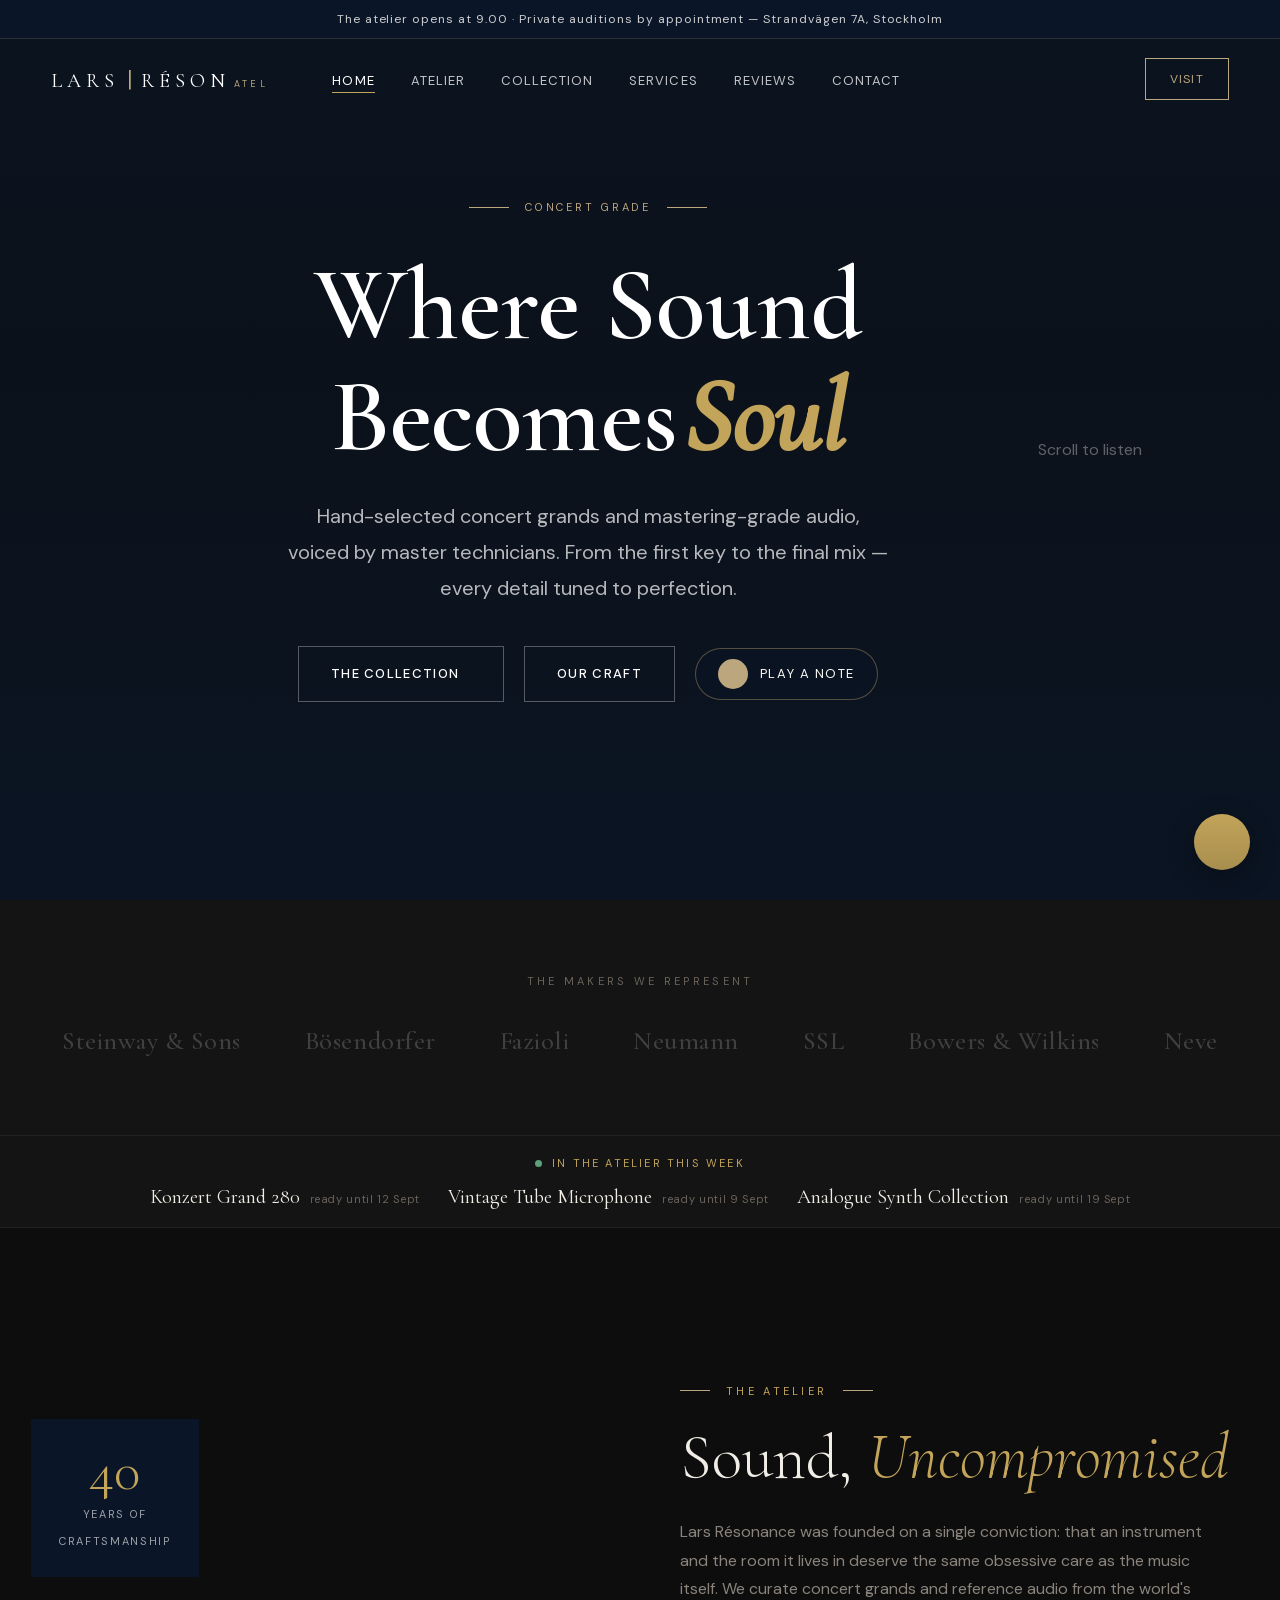
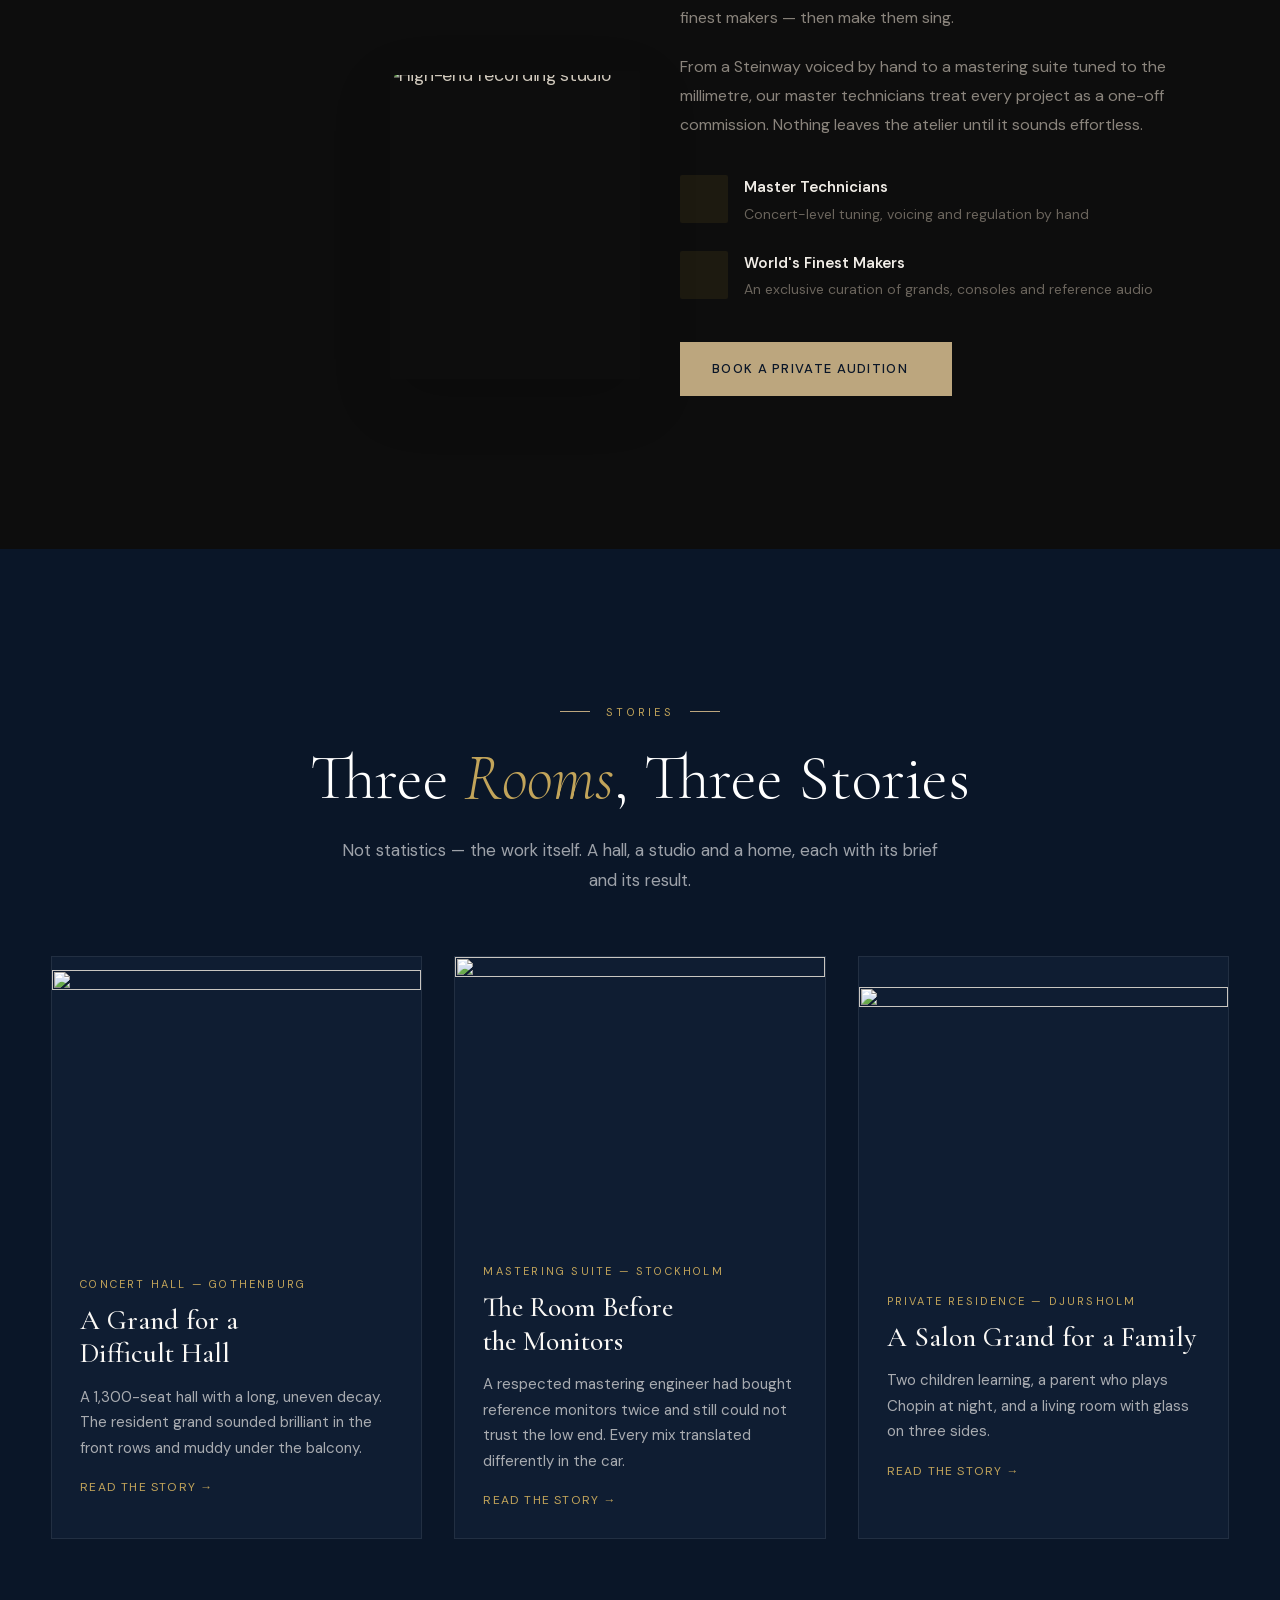
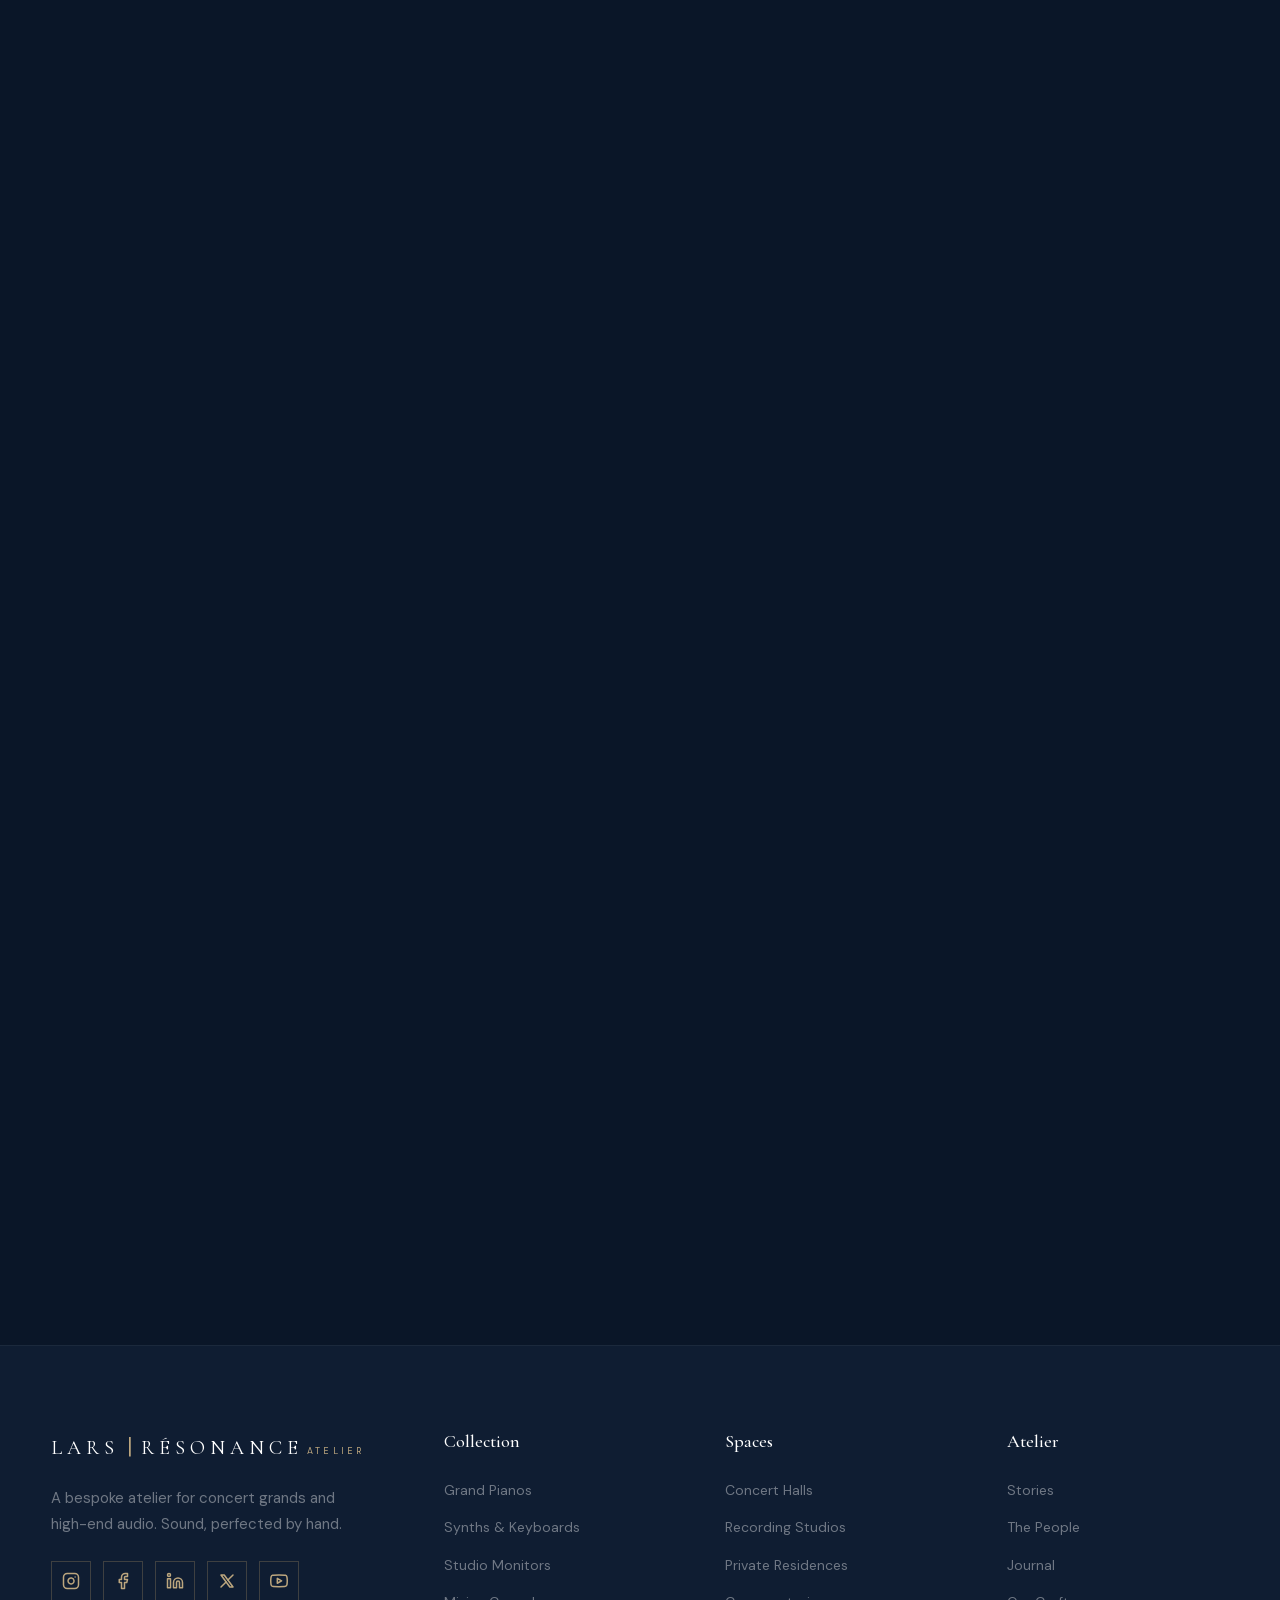
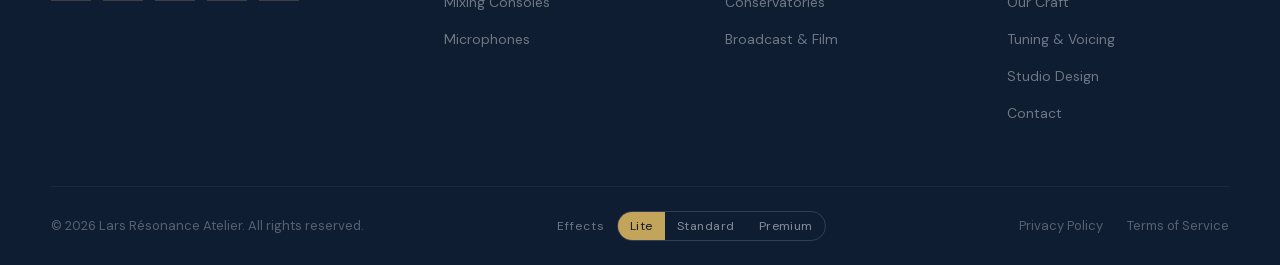
==== commit 3b272686: "fableigen" ====
--- a/index.html
+++ b/index.html
@@ -13,7 +13,7 @@
     <meta property="og:type" content="website" />
     <meta property="og:title" content="Lars Résonance — Pianos & High-End Audio Atelier" />
     <meta property="og:description" content="Hand-selected concert grands and mastering-grade audio, voiced by master technicians in Stockholm." />
-    <meta property="og:image" content="https://images.unsplash.com/photo-1520523839897-bd0b52f945a0?w=1200&q=80" />
+    <meta property="og:image" content="https://images.unsplash.com/photo-1520523839897-bd0b52f945a0?w=1200&q=80&auto=format" />
     <meta property="og:locale" content="en_GB" />
     <meta property="og:locale:alternate" content="sv_SE" />
     <meta name="twitter:card" content="summary_large_image" />
@@ -57,9 +57,16 @@
           return score >= 4 ? 'premium' : score >= 1 ? 'standard' : 'lite';
         }
         d.setAttribute('data-perf', TIERS.indexOf(saved) > -1 ? saved : detect());
+        // Theme: explicit choice wins; 'auto' (default) is dark outside the atelier's hours (09–18 Stockholm)
         try {
-          var th = localStorage.getItem('lr-theme') || localStorage.getItem('nylc-theme');
-          if (th) { localStorage.setItem('lr-theme', th); if (th === 'dark') d.setAttribute('data-theme', 'dark'); }
+          var th = localStorage.getItem('lr-theme') || localStorage.getItem('nylc-theme') || 'auto';
+          localStorage.setItem('lr-theme', th);
+          var dark = th === 'dark';
+          if (th === 'auto') {
+            var hr = Number(new Intl.DateTimeFormat('en-GB', { timeZone: 'Europe/Stockholm', hour: 'numeric', hour12: false }).format(new Date()));
+            dark = hr < 9 || hr >= 18;
+          }
+          if (dark) d.setAttribute('data-theme', 'dark');
         } catch (e) {}
       })();
     </script>
@@ -79,7 +86,7 @@
     <link rel="preconnect" href="https://images.unsplash.com" />
 
     <!-- LCP: the first hero image gets a head start -->
-    <link rel="preload" as="image" href="https://images.unsplash.com/photo-1520523839897-bd0b52f945a0?w=1600&q=80" fetchpriority="high" />
+    <link rel="preload" as="image" href="https://images.unsplash.com/photo-1520523839897-bd0b52f945a0?w=1600&q=80&auto=format" fetchpriority="high" />
 
     <!-- Typography: self-hosted variable fonts (no Google requests, one file per family) -->
     <link rel="preload" href="fonts/cormorant-garamond.woff2" as="font" type="font/woff2" crossorigin />
@@ -106,6 +113,8 @@
     <link rel="modulepreload" href="js/modules/settings.js" />
     <link rel="modulepreload" href="js/modules/perf-probe.js" />
     <link rel="modulepreload" href="js/modules/chat.js" />
+    <link rel="modulepreload" href="js/modules/content.js" />
+    <link rel="modulepreload" href="js/modules/audio.js" />
 
     <!-- Libraries: pinned versions, deferred so they never block first paint.
          main.js feature-detects each one and degrades gracefully if a CDN is unreachable. -->
@@ -114,6 +123,11 @@
     <script src="https://cdn.jsdelivr.net/npm/swiper@11.1.14/swiper-bundle.min.js" defer></script>
     <script src="https://cdn.jsdelivr.net/npm/lenis@1.1.14/dist/lenis.min.js" defer></script>
     <script src="https://cdn.jsdelivr.net/npm/lucide@0.469.0/dist/umd/lucide.min.js" defer></script>
+
+    <!-- Prerender the secondary pages so the switch is instant -->
+    <script type="speculationrules">
+      { "prerender": [{ "urls": ["privacy.html", "terms.html"], "eagerness": "moderate" }] }
+    </script>
 
     <!-- Structured data -->
     <script type="application/ld+json">
@@ -132,7 +146,7 @@
           "addressCountry": "SE"
         },
         "openingHours": "Mo-Sa 09:00-18:00",
-        "image": "https://images.unsplash.com/photo-1520523839897-bd0b52f945a0?w=1200&q=80"
+        "image": "https://images.unsplash.com/photo-1520523839897-bd0b52f945a0?w=1200&q=80&auto=format"
       }
     </script>
   </head>
@@ -229,7 +243,7 @@
                 </div>
                 <div class="set-row">
                   <span class="set-label" data-i18n="settings.theme">Theme</span>
-                  <div class="seg" data-ctl="theme"><button type="button" data-val="light" data-i18n="settings.light">Light</button><button type="button" data-val="dark" data-i18n="settings.dark">Dark</button></div>
+                  <div class="seg" data-ctl="theme"><button type="button" data-val="auto" data-i18n="settings.auto">Auto</button><button type="button" data-val="light" data-i18n="settings.light">Light</button><button type="button" data-val="dark" data-i18n="settings.dark">Dark</button></div>
                 </div>
                 <div class="set-row">
                   <span class="set-label" data-i18n="settings.effects">Effects</span>
@@ -277,7 +291,7 @@
             </div>
             <div class="set-row">
               <span class="set-label" data-i18n="settings.theme">Theme</span>
-              <div class="seg" data-ctl="theme"><button type="button" data-val="light" data-i18n="settings.light">Light</button><button type="button" data-val="dark" data-i18n="settings.dark">Dark</button></div>
+              <div class="seg" data-ctl="theme"><button type="button" data-val="auto" data-i18n="settings.auto">Auto</button><button type="button" data-val="light" data-i18n="settings.light">Light</button><button type="button" data-val="dark" data-i18n="settings.dark">Dark</button></div>
             </div>
             <div class="set-row">
               <span class="set-label" data-i18n="settings.effects">Effects</span>
@@ -298,10 +312,10 @@
       <div class="hero-bg">
         <div
           class="hero-slide active"
-          style="background-image: url(&quot;https://images.unsplash.com/photo-1520523839897-bd0b52f945a0?w=1600&q=80&quot;)"
+          style="background-image: url(&quot;https://images.unsplash.com/photo-1520523839897-bd0b52f945a0?w=1600&q=80&auto=format&quot;)"
         ></div>
-        <div class="hero-slide" data-bg="https://images.unsplash.com/photo-1598488035139-bdbb2231ce04?w=1600&q=80"></div>
-        <div class="hero-slide" data-bg="https://images.unsplash.com/photo-1465847899084-d164df4dedc6?w=1600&q=80"></div>
+        <div class="hero-slide" data-bg="https://images.unsplash.com/photo-1598488035139-bdbb2231ce04?w=1600&q=80&auto=format"></div>
+        <div class="hero-slide" data-bg="https://images.unsplash.com/photo-1465847899084-d164df4dedc6?w=1600&q=80&auto=format"></div>
         <div class="hero-overlay"></div>
       </div>
 
@@ -326,7 +340,7 @@
           tuned to perfection.
         </p>
         <div class="hero-actions">
-          <a href="#collection" class="btn btn-primary magnetic-btn">
+          <a href="#collection" class="btn btn-outline magnetic-btn">
             <span class="btn-text" data-i18n="hero.the-collection">The Collection</span>
             <span class="btn-icon"><i data-lucide="arrow-right" aria-hidden="true"></i></span>
           </a>
@@ -344,16 +358,7 @@
           </button>
         </div>
       </div>
-
-      <div class="hero-scroll-indicator">
-        <div class="scroll-line"></div>
         <span data-i18n="hero.scroll-to-listen">Scroll to listen</span>
-      </div>
-
-      <div class="hero-slide-counter">
-        <span class="current-slide">01</span>
-        <span class="slide-divider">/</span>
-        <span class="total-slides">03</span>
       </div>
     </section>
 
@@ -373,6 +378,14 @@
       </div>
     </section>
 
+    <!-- ============ IN THE ATELIER THIS WEEK ============ -->
+    <section class="atelier-now" aria-label="In the atelier this week">
+      <div class="container now-inner">
+        <span class="now-label"><span class="now-dot" aria-hidden="true"></span><span data-i18n="now.label">In the atelier this week</span></span>
+        <div class="now-row" id="now-row"></div>
+      </div>
+    </section>
+
     <!-- ============ ABOUT SECTION ============ -->
     <section class="about" id="about">
       <div class="container">
@@ -380,9 +393,9 @@
           <div class="about-images">
             <div class="about-img-wrapper img-reveal">
               <img
-                src="https://images.unsplash.com/photo-1507676184212-d03ab07a01bf?w=800&q=80"
-
-                srcset="https://images.unsplash.com/photo-1507676184212-d03ab07a01bf?w=480&q=75 480w, https://images.unsplash.com/photo-1507676184212-d03ab07a01bf?w=800&q=80 800w, https://images.unsplash.com/photo-1507676184212-d03ab07a01bf?w=1200&q=80 1200w"
+                src="https://images.unsplash.com/photo-1507676184212-d03ab07a01bf?w=800&q=80&auto=format"
+
+                srcset="https://images.unsplash.com/photo-1507676184212-d03ab07a01bf?w=480&q=75&auto=format 480w, https://images.unsplash.com/photo-1507676184212-d03ab07a01bf?w=800&q=80&auto=format 800w, https://images.unsplash.com/photo-1507676184212-d03ab07a01bf?w=1200&q=80&auto=format 1200w"
 
                 sizes="(max-width: 1024px) 100vw, 50vw"
 
@@ -393,7 +406,7 @@
             </div>
             <div class="about-img-wrapper about-img-float img-reveal">
               <img
-                src="https://images.unsplash.com/photo-1516280440614-37939bbacd81?w=600&q=80"
+                src="https://images.unsplash.com/photo-1516280440614-37939bbacd81?w=600&q=80&auto=format"
                 alt="High-end recording studio"
                 class="about-img-secondary"
               />
@@ -455,41 +468,21 @@
       </div>
     </section>
 
-    <!-- ============ STATS SECTION ============ -->
-    <section class="stats">
-      <div
-        class="stats-bg"
-        style="
-          background-image: url(&quot;https://images.unsplash.com/photo-1487215078519-e21cc028cb29?w=1600&q=75&quot;);
-        "
-      ></div>
-      <div class="stats-overlay"></div>
+    <!-- ============ STORIES (case studies) ============ -->
+    <section class="stories" id="stories">
       <div class="container">
-        <div class="stats-grid">
-          <div class="stat-item">
-            <span class="stat-number" data-count="1200">0</span>
-            <span class="stat-suffix">+</span>
-            <span class="stat-label" data-i18n="stats.instruments-voiced">Instruments Voiced</span>
-          </div>
-          <div class="stat-divider"></div>
-          <div class="stat-item">
-            <span class="stat-number" data-count="240">0</span>
-            <span class="stat-suffix">+</span>
-            <span class="stat-label" data-i18n="stats.studios-designed">Studios Designed</span>
-          </div>
-          <div class="stat-divider"></div>
-          <div class="stat-item">
-            <span class="stat-number" data-count="40">0</span>
-            <span class="stat-suffix" data-i18n="stats.yrs">yrs</span>
-            <span class="stat-label" data-i18n="stats.of-craftsmanship">Of Craftsmanship</span>
-          </div>
-          <div class="stat-divider"></div>
-          <div class="stat-item">
-            <span class="stat-number" data-count="18">0</span>
-            <span class="stat-suffix">+</span>
-            <span class="stat-label" data-i18n="stats.master-technicians">Master Technicians</span>
-          </div>
-        </div>
+        <div class="section-header">
+          <div class="section-tag light">
+            <span class="tag-line"></span>
+            <span data-i18n="stories.tag">Stories</span>
+            <span class="tag-line"></span>
+          </div>
+          <h2 class="section-title light" data-i18n-html="stories.title">Three <em>Rooms</em>, Three Stories</h2>
+          <p class="section-desc light" data-i18n="stories.desc">
+            Not statistics — the work itself. A hall, a studio and a home, each with its brief and its result.
+          </p>
+        </div>
+        <div class="stories-grid" id="stories-grid"></div>
       </div>
     </section>
 
@@ -525,9 +518,9 @@
           <div class="piece-card" data-category="pianos" data-id="konzert-grand">
             <div class="piece-image">
               <img
-                src="https://images.unsplash.com/photo-1552422535-c45813c61732?w=800&q=80"
-
-                srcset="https://images.unsplash.com/photo-1552422535-c45813c61732?w=480&q=75 480w, https://images.unsplash.com/photo-1552422535-c45813c61732?w=800&q=80 800w, https://images.unsplash.com/photo-1552422535-c45813c61732?w=1200&q=80 1200w"
+                src="https://images.unsplash.com/photo-1552422535-c45813c61732?w=800&q=80&auto=format"
+
+                srcset="https://images.unsplash.com/photo-1552422535-c45813c61732?w=480&q=75&auto=format 480w, https://images.unsplash.com/photo-1552422535-c45813c61732?w=800&q=80&auto=format 800w, https://images.unsplash.com/photo-1552422535-c45813c61732?w=1200&q=80&auto=format 1200w"
 
                 sizes="(max-width: 768px) 100vw, (max-width: 1200px) 50vw, 33vw"
 
@@ -568,9 +561,9 @@
           <div class="piece-card" data-category="studio" data-id="reference-monitors">
             <div class="piece-image">
               <img
-                src="https://images.unsplash.com/photo-1470019693664-1d202d2c0907?w=800&q=80"
-
-                srcset="https://images.unsplash.com/photo-1470019693664-1d202d2c0907?w=480&q=75 480w, https://images.unsplash.com/photo-1470019693664-1d202d2c0907?w=800&q=80 800w, https://images.unsplash.com/photo-1470019693664-1d202d2c0907?w=1200&q=80 1200w"
+                src="https://images.unsplash.com/photo-1470019693664-1d202d2c0907?w=800&q=80&auto=format"
+
+                srcset="https://images.unsplash.com/photo-1470019693664-1d202d2c0907?w=480&q=75&auto=format 480w, https://images.unsplash.com/photo-1470019693664-1d202d2c0907?w=800&q=80&auto=format 800w, https://images.unsplash.com/photo-1470019693664-1d202d2c0907?w=1200&q=80&auto=format 1200w"
 
                 sizes="(max-width: 768px) 100vw, (max-width: 1200px) 50vw, 33vw"
 
@@ -611,9 +604,9 @@
           <div class="piece-card" data-category="service" data-id="studio-design">
             <div class="piece-image">
               <img
-                src="https://images.unsplash.com/photo-1564186763535-ebb21ef5277f?w=800&q=80"
-
-                srcset="https://images.unsplash.com/photo-1564186763535-ebb21ef5277f?w=480&q=75 480w, https://images.unsplash.com/photo-1564186763535-ebb21ef5277f?w=800&q=80 800w, https://images.unsplash.com/photo-1564186763535-ebb21ef5277f?w=1200&q=80 1200w"
+                src="https://images.unsplash.com/photo-1564186763535-ebb21ef5277f?w=800&q=80&auto=format"
+
+                srcset="https://images.unsplash.com/photo-1564186763535-ebb21ef5277f?w=480&q=75&auto=format 480w, https://images.unsplash.com/photo-1564186763535-ebb21ef5277f?w=800&q=80&auto=format 800w, https://images.unsplash.com/photo-1564186763535-ebb21ef5277f?w=1200&q=80&auto=format 1200w"
 
                 sizes="(max-width: 768px) 100vw, (max-width: 1200px) 50vw, 33vw"
 
@@ -654,9 +647,9 @@
           <div class="piece-card" data-category="pianos studio" data-id="synth-collection">
             <div class="piece-image">
               <img
-                src="https://images.unsplash.com/photo-1535992165812-68d1861aa71e?w=800&q=80"
-
-                srcset="https://images.unsplash.com/photo-1535992165812-68d1861aa71e?w=480&q=75 480w, https://images.unsplash.com/photo-1535992165812-68d1861aa71e?w=800&q=80 800w, https://images.unsplash.com/photo-1535992165812-68d1861aa71e?w=1200&q=80 1200w"
+                src="https://images.unsplash.com/photo-1535992165812-68d1861aa71e?w=800&q=80&auto=format"
+
+                srcset="https://images.unsplash.com/photo-1535992165812-68d1861aa71e?w=480&q=75&auto=format 480w, https://images.unsplash.com/photo-1535992165812-68d1861aa71e?w=800&q=80&auto=format 800w, https://images.unsplash.com/photo-1535992165812-68d1861aa71e?w=1200&q=80&auto=format 1200w"
 
                 sizes="(max-width: 768px) 100vw, (max-width: 1200px) 50vw, 33vw"
 
@@ -697,9 +690,9 @@
           <div class="piece-card" data-category="studio service" data-id="mixing-console">
             <div class="piece-image">
               <img
-                src="https://images.unsplash.com/photo-1493676304819-0d7a8d026dcf?w=800&q=80"
-
-                srcset="https://images.unsplash.com/photo-1493676304819-0d7a8d026dcf?w=480&q=75 480w, https://images.unsplash.com/photo-1493676304819-0d7a8d026dcf?w=800&q=80 800w, https://images.unsplash.com/photo-1493676304819-0d7a8d026dcf?w=1200&q=80 1200w"
+                src="https://images.unsplash.com/photo-1493676304819-0d7a8d026dcf?w=800&q=80&auto=format"
+
+                srcset="https://images.unsplash.com/photo-1493676304819-0d7a8d026dcf?w=480&q=75&auto=format 480w, https://images.unsplash.com/photo-1493676304819-0d7a8d026dcf?w=800&q=80&auto=format 800w, https://images.unsplash.com/photo-1493676304819-0d7a8d026dcf?w=1200&q=80&auto=format 1200w"
 
                 sizes="(max-width: 768px) 100vw, (max-width: 1200px) 50vw, 33vw"
 
@@ -740,9 +733,9 @@
           <div class="piece-card" data-category="studio" data-id="tube-mic">
             <div class="piece-image">
               <img
-                src="https://images.unsplash.com/photo-1590602847861-f357a9332bbc?w=800&q=80"
-
-                srcset="https://images.unsplash.com/photo-1590602847861-f357a9332bbc?w=480&q=75 480w, https://images.unsplash.com/photo-1590602847861-f357a9332bbc?w=800&q=80 800w, https://images.unsplash.com/photo-1590602847861-f357a9332bbc?w=1200&q=80 1200w"
+                src="https://images.unsplash.com/photo-1590602847861-f357a9332bbc?w=800&q=80&auto=format"
+
+                srcset="https://images.unsplash.com/photo-1590602847861-f357a9332bbc?w=480&q=75&auto=format 480w, https://images.unsplash.com/photo-1590602847861-f357a9332bbc?w=800&q=80&auto=format 800w, https://images.unsplash.com/photo-1590602847861-f357a9332bbc?w=1200&q=80&auto=format 1200w"
 
                 sizes="(max-width: 768px) 100vw, (max-width: 1200px) 50vw, 33vw"
 
@@ -826,9 +819,9 @@
               <div class="space-card">
                 <div class="space-img">
                   <img
-                    src="https://images.unsplash.com/photo-1438232992991-995b7058bbb3?w=800&q=80"
-
-                    srcset="https://images.unsplash.com/photo-1438232992991-995b7058bbb3?w=480&q=75 480w, https://images.unsplash.com/photo-1438232992991-995b7058bbb3?w=800&q=80 800w, https://images.unsplash.com/photo-1438232992991-995b7058bbb3?w=1200&q=80 1200w"
+                    src="https://images.unsplash.com/photo-1438232992991-995b7058bbb3?w=800&q=80&auto=format"
+
+                    srcset="https://images.unsplash.com/photo-1438232992991-995b7058bbb3?w=480&q=75&auto=format 480w, https://images.unsplash.com/photo-1438232992991-995b7058bbb3?w=800&q=80&auto=format 800w, https://images.unsplash.com/photo-1438232992991-995b7058bbb3?w=1200&q=80&auto=format 1200w"
 
                     sizes="(max-width: 640px) 85vw, (max-width: 1024px) 55vw, 40vw"
 
@@ -849,9 +842,9 @@
               <div class="space-card">
                 <div class="space-img">
                   <img
-                    src="https://images.unsplash.com/photo-1516280440614-37939bbacd81?w=800&q=80"
-
-                    srcset="https://images.unsplash.com/photo-1516280440614-37939bbacd81?w=480&q=75 480w, https://images.unsplash.com/photo-1516280440614-37939bbacd81?w=800&q=80 800w, https://images.unsplash.com/photo-1516280440614-37939bbacd81?w=1200&q=80 1200w"
+                    src="https://images.unsplash.com/photo-1516280440614-37939bbacd81?w=800&q=80&auto=format"
+
+                    srcset="https://images.unsplash.com/photo-1516280440614-37939bbacd81?w=480&q=75&auto=format 480w, https://images.unsplash.com/photo-1516280440614-37939bbacd81?w=800&q=80&auto=format 800w, https://images.unsplash.com/photo-1516280440614-37939bbacd81?w=1200&q=80&auto=format 1200w"
 
                     sizes="(max-width: 640px) 85vw, (max-width: 1024px) 55vw, 40vw"
 
@@ -872,9 +865,9 @@
               <div class="space-card">
                 <div class="space-img">
                   <img
-                    src="https://images.unsplash.com/photo-1493225457124-a3eb161ffa5f?w=800&q=80"
-
-                    srcset="https://images.unsplash.com/photo-1493225457124-a3eb161ffa5f?w=480&q=75 480w, https://images.unsplash.com/photo-1493225457124-a3eb161ffa5f?w=800&q=80 800w, https://images.unsplash.com/photo-1493225457124-a3eb161ffa5f?w=1200&q=80 1200w"
+                    src="https://images.unsplash.com/photo-1493225457124-a3eb161ffa5f?w=800&q=80&auto=format"
+
+                    srcset="https://images.unsplash.com/photo-1493225457124-a3eb161ffa5f?w=480&q=75&auto=format 480w, https://images.unsplash.com/photo-1493225457124-a3eb161ffa5f?w=800&q=80&auto=format 800w, https://images.unsplash.com/photo-1493225457124-a3eb161ffa5f?w=1200&q=80&auto=format 1200w"
 
                     sizes="(max-width: 640px) 85vw, (max-width: 1024px) 55vw, 40vw"
 
@@ -895,9 +888,9 @@
               <div class="space-card">
                 <div class="space-img">
                   <img
-                    src="https://images.unsplash.com/photo-1514320291840-2e0a9bf2a9ae?w=800&q=80"
-
-                    srcset="https://images.unsplash.com/photo-1514320291840-2e0a9bf2a9ae?w=480&q=75 480w, https://images.unsplash.com/photo-1514320291840-2e0a9bf2a9ae?w=800&q=80 800w, https://images.unsplash.com/photo-1514320291840-2e0a9bf2a9ae?w=1200&q=80 1200w"
+                    src="https://images.unsplash.com/photo-1514320291840-2e0a9bf2a9ae?w=800&q=80&auto=format"
+
+                    srcset="https://images.unsplash.com/photo-1514320291840-2e0a9bf2a9ae?w=480&q=75&auto=format 480w, https://images.unsplash.com/photo-1514320291840-2e0a9bf2a9ae?w=800&q=80&auto=format 800w, https://images.unsplash.com/photo-1514320291840-2e0a9bf2a9ae?w=1200&q=80&auto=format 1200w"
 
                     sizes="(max-width: 640px) 85vw, (max-width: 1024px) 55vw, 40vw"
 
@@ -918,9 +911,9 @@
               <div class="space-card">
                 <div class="space-img">
                   <img
-                    src="https://images.unsplash.com/photo-1525362081669-2b476bb628c3?w=800&q=80"
-
-                    srcset="https://images.unsplash.com/photo-1525362081669-2b476bb628c3?w=480&q=75 480w, https://images.unsplash.com/photo-1525362081669-2b476bb628c3?w=800&q=80 800w, https://images.unsplash.com/photo-1525362081669-2b476bb628c3?w=1200&q=80 1200w"
+                    src="https://images.unsplash.com/photo-1525362081669-2b476bb628c3?w=800&q=80&auto=format"
+
+                    srcset="https://images.unsplash.com/photo-1525362081669-2b476bb628c3?w=480&q=75&auto=format 480w, https://images.unsplash.com/photo-1525362081669-2b476bb628c3?w=800&q=80&auto=format 800w, https://images.unsplash.com/photo-1525362081669-2b476bb628c3?w=1200&q=80&auto=format 1200w"
 
                     sizes="(max-width: 640px) 85vw, (max-width: 1024px) 55vw, 40vw"
 
@@ -941,9 +934,9 @@
               <div class="space-card">
                 <div class="space-img">
                   <img
-                    src="https://images.unsplash.com/photo-1598653222000-6b7b7a552625?w=800&q=80"
-
-                    srcset="https://images.unsplash.com/photo-1598653222000-6b7b7a552625?w=480&q=75 480w, https://images.unsplash.com/photo-1598653222000-6b7b7a552625?w=800&q=80 800w, https://images.unsplash.com/photo-1598653222000-6b7b7a552625?w=1200&q=80 1200w"
+                    src="https://images.unsplash.com/photo-1598653222000-6b7b7a552625?w=800&q=80&auto=format"
+
+                    srcset="https://images.unsplash.com/photo-1598653222000-6b7b7a552625?w=480&q=75&auto=format 480w, https://images.unsplash.com/photo-1598653222000-6b7b7a552625?w=800&q=80&auto=format 800w, https://images.unsplash.com/photo-1598653222000-6b7b7a552625?w=1200&q=80&auto=format 1200w"
 
                     sizes="(max-width: 640px) 85vw, (max-width: 1024px) 55vw, 40vw"
 
@@ -964,9 +957,9 @@
               <div class="space-card">
                 <div class="space-img">
                   <img
-                    src="https://images.unsplash.com/photo-1519682337058-a94d519337bc?w=800&q=80"
-
-                    srcset="https://images.unsplash.com/photo-1519682337058-a94d519337bc?w=480&q=75 480w, https://images.unsplash.com/photo-1519682337058-a94d519337bc?w=800&q=80 800w, https://images.unsplash.com/photo-1519682337058-a94d519337bc?w=1200&q=80 1200w"
+                    src="https://images.unsplash.com/photo-1519682337058-a94d519337bc?w=800&q=80&auto=format"
+
+                    srcset="https://images.unsplash.com/photo-1519682337058-a94d519337bc?w=480&q=75&auto=format 480w, https://images.unsplash.com/photo-1519682337058-a94d519337bc?w=800&q=80&auto=format 800w, https://images.unsplash.com/photo-1519682337058-a94d519337bc?w=1200&q=80&auto=format 1200w"
 
                     sizes="(max-width: 640px) 85vw, (max-width: 1024px) 55vw, 40vw"
 
@@ -987,9 +980,9 @@
               <div class="space-card">
                 <div class="space-img">
                   <img
-                    src="https://images.unsplash.com/photo-1500336624523-d727130c3328?w=800&q=80"
-
-                    srcset="https://images.unsplash.com/photo-1500336624523-d727130c3328?w=480&q=75 480w, https://images.unsplash.com/photo-1500336624523-d727130c3328?w=800&q=80 800w, https://images.unsplash.com/photo-1500336624523-d727130c3328?w=1200&q=80 1200w"
+                    src="https://images.unsplash.com/photo-1500336624523-d727130c3328?w=800&q=80&auto=format"
+
+                    srcset="https://images.unsplash.com/photo-1500336624523-d727130c3328?w=480&q=75&auto=format 480w, https://images.unsplash.com/photo-1500336624523-d727130c3328?w=800&q=80&auto=format 800w, https://images.unsplash.com/photo-1500336624523-d727130c3328?w=1200&q=80&auto=format 1200w"
 
                     sizes="(max-width: 640px) 85vw, (max-width: 1024px) 55vw, 40vw"
 
@@ -1010,9 +1003,9 @@
               <div class="space-card">
                 <div class="space-img">
                   <img
-                    src="https://images.unsplash.com/photo-1471478331149-c72f17e33c73?w=800&q=80"
-
-                    srcset="https://images.unsplash.com/photo-1471478331149-c72f17e33c73?w=480&q=75 480w, https://images.unsplash.com/photo-1471478331149-c72f17e33c73?w=800&q=80 800w, https://images.unsplash.com/photo-1471478331149-c72f17e33c73?w=1200&q=80 1200w"
+                    src="https://images.unsplash.com/photo-1471478331149-c72f17e33c73?w=800&q=80&auto=format"
+
+                    srcset="https://images.unsplash.com/photo-1471478331149-c72f17e33c73?w=480&q=75&auto=format 480w, https://images.unsplash.com/photo-1471478331149-c72f17e33c73?w=800&q=80&auto=format 800w, https://images.unsplash.com/photo-1471478331149-c72f17e33c73?w=1200&q=80&auto=format 1200w"
 
                     sizes="(max-width: 640px) 85vw, (max-width: 1024px) 55vw, 40vw"
 
@@ -1135,12 +1128,28 @@
       </div>
     </section>
 
+    <!-- ============ TEAM ============ -->
+    <section class="team" id="team">
+      <div class="container">
+        <div class="section-header">
+          <div class="section-tag">
+            <span class="tag-line"></span>
+            <span data-i18n="team.tag">The People</span>
+            <span class="tag-line"></span>
+          </div>
+          <h2 class="section-title" data-i18n-html="team.title">Master <em>Technicians</em></h2>
+          <p class="section-desc" data-i18n="team.desc">Every instrument that leaves the atelier has passed through these hands.</p>
+        </div>
+        <div class="team-grid" id="team-grid"></div>
+      </div>
+    </section>
+
     <!-- ============ LUXURY CTA SECTION ============ -->
     <section class="luxury-cta">
       <div class="luxury-cta-bg">
         <img
           class="luxury-cta-img"
-          src="https://images.unsplash.com/photo-1511379938547-c1f69419868d?w=1600&q=75"
+          src="https://images.unsplash.com/photo-1511379938547-c1f69419868d?w=1600&q=75&auto=format"
           alt=""
           loading="lazy"
           decoding="async"
@@ -1192,7 +1201,7 @@
                 <div class="testimonial-author">
                   <div class="author-avatar">
                     <img
-                      src="https://images.unsplash.com/photo-1507003211169-0a1dd7228f2d?w=200&q=80"
+                      src="https://images.unsplash.com/photo-1507003211169-0a1dd7228f2d?w=200&q=80&auto=format"
                       alt="Marcus R."
                       loading="lazy"
                     />
@@ -1217,7 +1226,7 @@
                 <div class="testimonial-author">
                   <div class="author-avatar">
                     <img
-                      src="https://images.unsplash.com/photo-1494790108377-be9c29b29330?w=200&q=80"
+                      src="https://images.unsplash.com/photo-1494790108377-be9c29b29330?w=200&q=80&auto=format"
                       alt="Amanda K."
                       loading="lazy"
                     />
@@ -1242,7 +1251,7 @@
                 <div class="testimonial-author">
                   <div class="author-avatar">
                     <img
-                      src="https://images.unsplash.com/photo-1472099645785-5658abf4ff4e?w=200&q=80"
+                      src="https://images.unsplash.com/photo-1472099645785-5658abf4ff4e?w=200&q=80&auto=format"
                       alt="David T."
                       loading="lazy"
                     />
@@ -1257,6 +1266,22 @@
           </div>
           <div class="swiper-pagination testimonial-pagination"></div>
         </div>
+      </div>
+    </section>
+
+    <!-- ============ JOURNAL ============ -->
+    <section class="journal" id="journal">
+      <div class="container">
+        <div class="section-header">
+          <div class="section-tag">
+            <span class="tag-line"></span>
+            <span data-i18n="journal.tag">Journal</span>
+            <span class="tag-line"></span>
+          </div>
+          <h2 class="section-title" data-i18n-html="journal.title">Notes From <em>The Bench</em></h2>
+          <p class="section-desc" data-i18n="journal.desc">Four essays a year on the craft — written by the technicians, not the marketing department.</p>
+        </div>
+        <div class="journal-grid" id="journal-grid"></div>
       </div>
     </section>
 
@@ -1544,6 +1569,9 @@
           <div class="footer-links-group">
             <h4 data-i18n="footer.atelier">Atelier</h4>
             <ul>
+              <li><a href="#stories" data-i18n="footer.stories">Stories</a></li>
+              <li><a href="#team" data-i18n="footer.team">The People</a></li>
+              <li><a href="#journal" data-i18n="footer.journal">Journal</a></li>
               <li><a href="#about" data-i18n="footer.our-craft">Our Craft</a></li>
               <li><a href="#services" data-i18n="footer.tuning-voicing">Tuning &amp; Voicing</a></li>
               <li><a href="#services" data-i18n="footer.studio-design">Studio Design</a></li>
@@ -1603,6 +1631,20 @@
             <span class="dossier-prov-label" data-i18n="dossier.provenance">Provenance</span>
             <p id="dossier-provenance"></p>
           </div>
+          <dl class="dossier-record" id="dossier-record" hidden></dl>
+          <div class="dossier-listen" id="dossier-listen">
+            <button type="button" class="hero-listen" id="dossier-play">
+              <span class="listen-icon"><i data-lucide="play" aria-hidden="true"></i></span>
+              <span class="listen-bars" aria-hidden="true"><span></span><span></span><span></span><span></span></span>
+              <span class="listen-text" data-i18n="dossier.listen">Hear it</span>
+            </button>
+            <label class="ab-wrap">
+              <span data-i18n="dossier.ab">Compare with</span>
+              <select class="ab-select" id="dossier-ab"></select>
+            </label>
+            <button type="button" class="ab-btn" id="dossier-ab-play">A / B</button>
+            <p class="dossier-listen-note" data-i18n="dossier.demo-note">Rendered voicing — replaced by studio recordings on request.</p>
+          </div>
           <div class="dossier-actions">
             <a href="#contact" class="btn btn-primary magnetic-btn" id="dossier-enquire">
               <span class="btn-text" data-i18n="dossier.enquire">Enquire</span>
@@ -1660,6 +1702,25 @@
      data-i18n-aria="perf-banner.back-to-top">
       <i data-lucide="chevron-up" aria-hidden="true"></i>
     </button>
+
+    <!-- ============ READER (stories + journal) ============ -->
+    <div class="reader" id="reader" aria-hidden="true" role="dialog" aria-modal="true" aria-labelledby="reader-title">
+      <article class="reader-panel">
+        <button class="dossier-close reader-close" id="reader-close" aria-label="Close" data-i18n-aria="ui.close">
+          <i data-lucide="x" aria-hidden="true"></i>
+        </button>
+        <div class="reader-hero"><img src="" alt="" id="reader-img" /></div>
+        <div class="reader-body">
+          <span class="reader-kicker" id="reader-kicker"></span>
+          <h3 class="reader-title" id="reader-title"></h3>
+          <p class="reader-meta" id="reader-meta"></p>
+          <div id="reader-content"></div>
+        </div>
+      </article>
+    </div>
+
+    <!-- Mobile: booking bar once the hero has scrolled away -->
+    <a href="#contact" class="mobile-book-bar" id="mobile-book-bar" data-i18n="mobile.book">Book a private audition</a>
 
     <!-- ============ CONCIERGE CHAT ============ -->
     <button
--- a/css/style.css
+++ b/css/style.css
@@ -50,7 +50,7 @@
     --font-body: 'DM Sans', -apple-system, sans-serif;
 
     /* Spacing */
-    --section-padding: clamp(80px, 10vw, 160px);
+    --section-padding: clamp(96px, 12vw, 190px);
     --container-max: 1400px;
     --container-padding: clamp(20px, 4vw, 80px);
 
@@ -648,7 +648,7 @@
 .badge-text {
     font-family: var(--font-body);
     font-size: 11px;
-    letter-spacing: 0.35em;
+    letter-spacing: 0.26em;
     text-transform: uppercase;
     color: var(--gold-500);
 }
@@ -778,65 +778,6 @@
     transform: translateX(4px);
 }
 
-/* Hero bottom elements */
-.hero-scroll-indicator {
-    position: absolute;
-    bottom: 40px;
-    left: 50%;
-    transform: translateX(-50%);
-    z-index: 3;
-    display: flex;
-    flex-direction: column;
-    align-items: center;
-    gap: 12px;
-}
-
-.scroll-line {
-    width: 1px;
-    height: 60px;
-    background: linear-gradient(to bottom, var(--gold-500), transparent);
-    animation: scrollPulse 2s infinite ease-in-out;
-}
-
-@keyframes scrollPulse {
-    0%, 100% { opacity: 1; transform: scaleY(1); }
-    50% { opacity: 0.5; transform: scaleY(0.6); }
-}
-
-.hero-scroll-indicator span {
-    font-size: 10px;
-    letter-spacing: 0.2em;
-    text-transform: uppercase;
-    color: rgba(255, 255, 255, 0.5);
-}
-
-.hero-slide-counter {
-    position: absolute;
-    bottom: 40px;
-    right: calc(var(--container-padding) + 72px); /* clear of the chat button */
-    z-index: 3;
-    display: flex;
-    align-items: baseline;
-    gap: 4px;
-    font-family: var(--font-display);
-}
-
-.current-slide {
-    font-size: 28px;
-    color: var(--gold-400);
-    font-weight: 300;
-}
-
-.slide-divider {
-    color: rgba(255, 255, 255, 0.3);
-    font-size: 16px;
-}
-
-.total-slides {
-    font-size: 16px;
-    color: rgba(255, 255, 255, 0.4);
-}
-
 /* ---- Section Styles ---- */
 .section-tag {
     display: flex;
@@ -1052,71 +993,6 @@
     font-size: 14px;
     color: var(--text-muted);
     transition: color 0.6s ease;
-}
-
-/* ---- Stats Section ---- */
-.stats {
-    position: relative;
-    padding: 100px 0;
-    overflow: hidden;
-}
-
-.stats-bg {
-    position: absolute;
-    inset: -40px 0; /* headroom for the premium parallax drift */
-    background-size: cover;
-    background-position: center;
-}
-
-.stats-overlay {
-    position: absolute;
-    inset: 0;
-    background: rgba(10, 22, 40, 0.9);
-}
-
-.stats-grid {
-    position: relative;
-    z-index: 1;
-    display: flex;
-    align-items: center;
-    justify-content: center;
-    gap: 60px;
-}
-
-.stat-item {
-    text-align: center;
-    padding: 20px 30px;
-}
-
-.stat-number {
-    font-family: var(--font-display);
-    font-size: clamp(42px, 5vw, 64px);
-    font-weight: 300;
-    color: var(--gold-400);
-    line-height: 1;
-    display: inline;
-}
-
-.stat-suffix {
-    font-family: var(--font-display);
-    font-size: clamp(24px, 3vw, 36px);
-    font-weight: 300;
-    color: var(--gold-500);
-}
-
-.stat-label {
-    display: block;
-    font-size: 13px;
-    letter-spacing: 0.1em;
-    text-transform: uppercase;
-    color: rgba(255, 255, 255, 0.5);
-    margin-top: 8px;
-}
-
-.stat-divider {
-    width: 1px;
-    height: 60px;
-    background: rgba(255, 255, 255, 0.1);
 }
 
 /* ---- Collection Section ---- */
@@ -2110,10 +1986,6 @@
     .hero-actions {
         flex-direction: column;
         gap: 16px;
-    }
-
-    .hero-slide-counter {
-        display: none;
     }
 
     .form-row {
@@ -3799,11 +3671,6 @@
             animation-timeline: scroll(root);
         }
         @keyframes progressGrow { from { transform: scaleX(0); } to { transform: scaleX(1); } }
-        html[data-perf="premium"] .stats-bg {
-            animation: statsDrift linear both;
-            animation-timeline: view();
-        }
-        @keyframes statsDrift { from { transform: translateY(35px); } to { transform: translateY(-35px); } }
     }
     html[data-perf="lite"] .scroll-progress { animation: none; }
 }
@@ -3824,3 +3691,193 @@
     }
     }
 }
+
+@layer components {
+    /* ---- Typography refinements: balanced headings, old-style numerals, ligatures ---- */
+    h1, h2, h3, h4 { text-wrap: balance; }
+    p { text-wrap: pretty; }
+    body { font-variant-numeric: oldstyle-nums proportional-nums; }
+    .hero-title, .section-title, .dossier-title, .reader-title, .story-card h3, .journal-card h3, .team-card h3, .team-quote {
+        font-variant-ligatures: common-ligatures discretionary-ligatures;
+    }
+    .testimonial-text, .team-quote { hanging-punctuation: first last; }
+
+    /* One photographic treatment for every image so mixed sources read as one series */
+    .piece-image img, .space-img img, .about-img-wrapper img, .luxury-cta-img,
+    .story-card img, .team-card img, .journal-card img, .recent-card img, .reader-hero img {
+        filter: saturate(0.82) sepia(0.09) contrast(1.04);
+    }
+
+    /* ---- In the atelier this week ---- */
+    .atelier-now {
+        padding: 18px 0;
+        background: var(--bg-secondary);
+        border-bottom: 1px solid var(--section-border);
+    }
+    .now-inner { display: flex; flex-wrap: wrap; align-items: center; justify-content: center; gap: 12px 32px; }
+    .now-label {
+        display: inline-flex; align-items: center; gap: 10px;
+        font-size: 11px; letter-spacing: 0.2em; text-transform: uppercase; color: var(--gold-accent);
+    }
+    .now-dot { width: 7px; height: 7px; border-radius: 50%; background: #5AA17E; }
+    .now-row { display: flex; flex-wrap: wrap; justify-content: center; gap: 8px 28px; }
+    .now-item {
+        display: inline-flex; align-items: baseline; gap: 10px;
+        padding: 0; border: none; background: none; cursor: pointer;
+        font-family: var(--font-display); font-size: 20px; color: var(--text-primary);
+        transition: color 0.3s ease;
+    }
+    .now-item:hover { color: var(--gold-accent); }
+    .now-item small { font-family: var(--font-body); font-size: 11px; letter-spacing: 0.06em; color: var(--text-muted); }
+
+    /* ---- Stories (case studies) ---- */
+    .stories { padding: var(--section-padding) 0; background: var(--navy-900); }
+    .stories-grid { display: grid; grid-template-columns: repeat(3, 1fr); gap: 32px; }
+    .story-card {
+        display: block; width: 100%; padding: 0; text-align: left; cursor: pointer;
+        background: var(--navy-800); border: 1px solid rgba(255, 255, 255, 0.08); color: var(--cream);
+        overflow: hidden;
+        transition: transform 0.6s var(--ease-out-expo), border-color 0.6s ease;
+    }
+    .story-card:hover { transform: translateY(-6px); border-color: rgba(201, 169, 110, 0.4); }
+    .story-card img { width: 100%; aspect-ratio: 4 / 3; object-fit: cover; display: block; transition: transform 0.8s var(--ease-out-expo); }
+    .story-card:hover img { transform: scale(1.04); }
+    .story-body { padding: 28px 28px 30px; }
+    .story-place { font-size: 11px; letter-spacing: 0.2em; text-transform: uppercase; color: var(--gold-400); }
+    .story-card h3 { font-family: var(--font-display); font-size: 28px; font-weight: 500; line-height: 1.2; color: var(--cream); margin: 12px 0 14px; }
+    .story-excerpt { font-size: 15px; line-height: 1.7; color: rgba(250, 248, 245, 0.65); }
+    .story-more { display: inline-block; margin-top: 18px; font-size: 12px; letter-spacing: 0.1em; text-transform: uppercase; color: var(--gold-400); }
+
+    /* ---- Team ---- */
+    .team { padding: var(--section-padding) 0; background: var(--bg-primary); }
+    .team-grid { display: grid; grid-template-columns: repeat(3, 1fr); gap: 48px; }
+    .team-card { text-align: center; }
+    .team-card img {
+        width: 180px; height: 180px; border-radius: 50%; object-fit: cover;
+        margin: 0 auto 24px; border: 1px solid var(--card-border); box-shadow: 0 20px 50px var(--card-shadow);
+    }
+    .team-card h3 { font-family: var(--font-display); font-size: 27px; font-weight: 500; color: var(--text-primary); }
+    .team-role { display: block; margin: 6px 0 16px; font-size: 12px; letter-spacing: 0.12em; text-transform: uppercase; color: var(--gold-accent); }
+    .team-bio { font-size: 15px; line-height: 1.75; color: var(--text-body); }
+    .team-quote { margin-top: 18px; font-family: var(--font-display); font-style: italic; font-size: 21px; line-height: 1.4; color: var(--text-primary); }
+    .team-years { display: block; margin-top: 12px; font-size: 12px; letter-spacing: 0.06em; color: var(--text-muted); }
+
+    /* ---- Journal ---- */
+    .journal { padding: var(--section-padding) 0; background: var(--bg-secondary); }
+    .journal-grid { display: grid; grid-template-columns: repeat(4, 1fr); gap: 28px; }
+    .journal-card { display: block; width: 100%; padding: 0; border: none; background: none; text-align: left; cursor: pointer; color: inherit; }
+    .journal-card img { width: 100%; aspect-ratio: 3 / 2; object-fit: cover; display: block; margin-bottom: 18px; transition: transform 0.8s var(--ease-out-expo); }
+    .journal-card:hover img { transform: scale(1.03); }
+    .journal-meta { font-size: 11px; letter-spacing: 0.15em; text-transform: uppercase; color: var(--text-muted); }
+    .journal-card h3 { font-family: var(--font-display); font-size: 24px; font-weight: 500; line-height: 1.25; color: var(--text-primary); margin: 8px 0 10px; transition: color 0.3s ease; }
+    .journal-card:hover h3 { color: var(--gold-accent); }
+    .journal-excerpt { font-size: 14px; line-height: 1.7; color: var(--text-body); }
+
+    /* ---- Reader modal ---- */
+    .reader {
+        position: fixed; inset: 0; z-index: 10500;
+        display: flex; align-items: center; justify-content: center; padding: 4vw;
+        background: rgba(8, 14, 26, 0.9);
+        opacity: 0; visibility: hidden;
+        transition: opacity 0.5s var(--ease-out-expo), visibility 0.5s;
+    }
+    .reader.active { opacity: 1; visibility: visible; }
+    .reader-panel {
+        position: relative; width: min(820px, 100%); max-height: 90vh; overflow-y: auto;
+        background: var(--bg-card); color: var(--text-primary);
+        transform: translateY(16px); transition: transform 0.6s var(--ease-out-expo);
+    }
+    .reader.active .reader-panel { transform: translateY(0); }
+    .reader-close { position: absolute; top: 18px; right: 18px; z-index: 2; background: var(--bg-card); }
+    .reader-hero img { width: 100%; aspect-ratio: 21 / 9; object-fit: cover; display: block; }
+    .reader-body { padding: clamp(28px, 4vw, 56px); }
+    .reader-kicker { font-size: 11px; letter-spacing: 0.2em; text-transform: uppercase; color: var(--gold-accent); }
+    .reader-title { font-family: var(--font-display); font-size: clamp(30px, 4vw, 44px); font-weight: 500; line-height: 1.15; margin: 10px 0 8px; }
+    .reader-meta { font-size: 12px; letter-spacing: 0.1em; text-transform: uppercase; color: var(--text-muted); margin-bottom: 26px; }
+    .reader-body p { font-size: 16px; line-height: 1.85; color: var(--text-body); margin-bottom: 18px; }
+    .reader-body p:first-of-type::first-letter { font-family: var(--font-display); font-size: 3.2em; float: left; line-height: 0.85; margin: 6px 10px 0 0; color: var(--gold-accent); }
+    .reader-section-label { display: block; margin: 26px 0 8px; font-size: 11px; letter-spacing: 0.2em; text-transform: uppercase; color: var(--gold-accent); }
+
+    /* ---- Dossier: record + listen ---- */
+    .dossier-record {
+        display: grid; grid-template-columns: 1fr 1fr; gap: 14px 24px;
+        margin-top: 22px; padding: 18px 20px; border: 1px solid var(--card-border);
+    }
+    .dossier-record dt { font-size: 10px; letter-spacing: 0.18em; text-transform: uppercase; color: var(--text-muted); margin-bottom: 3px; }
+    .dossier-record dd { font-size: 14px; color: var(--text-primary); }
+    .dossier-record a { color: var(--gold-accent); border-bottom: 1px solid currentColor; }
+    .dossier-listen { display: flex; flex-wrap: wrap; align-items: center; gap: 12px; margin-top: 22px; }
+    .dossier-listen .hero-listen {
+        opacity: 1; transform: none; height: 44px; padding: 0 18px;
+        color: var(--text-primary); background: transparent; border-color: var(--card-border);
+    }
+    .dossier-listen .hero-listen:hover { border-color: var(--gold-accent); background: var(--filter-hover-bg); }
+    .ab-wrap { display: inline-flex; align-items: center; gap: 8px; font-size: 12px; letter-spacing: 0.04em; color: var(--text-muted); }
+    .ab-select {
+        max-width: 190px; padding: 8px 12px; border-radius: 999px; border: 1px solid var(--card-border);
+        background: var(--bg-card); color: var(--text-primary); font-family: inherit; font-size: 12px;
+    }
+    .ab-btn {
+        padding: 9px 16px; border-radius: 999px; border: 1px solid var(--card-border);
+        background: transparent; color: var(--text-primary); font-family: inherit; font-size: 12px; letter-spacing: 0.1em; cursor: pointer;
+        transition: border-color 0.3s ease, color 0.3s ease;
+    }
+    .ab-btn:hover:not(:disabled) { border-color: var(--gold-accent); color: var(--gold-accent); }
+    .ab-btn:disabled { opacity: 0.4; cursor: default; }
+    .dossier-listen-note { flex-basis: 100%; margin: 0; font-size: 11px; font-style: italic; color: var(--text-muted); }
+
+    /* ---- Mobile booking bar ---- */
+    .mobile-book-bar {
+        position: fixed; left: 0; right: 0; bottom: 0; z-index: 940;
+        display: none; padding: 17px 20px; text-align: center;
+        background: linear-gradient(135deg, var(--gold-400), var(--gold-600)); color: var(--navy-900);
+        font-size: 13px; font-weight: 600; letter-spacing: 0.12em; text-transform: uppercase;
+        transform: translateY(110%); transition: transform 0.45s var(--ease-out-expo);
+    }
+    .mobile-book-bar.visible { transform: translateY(0); }
+
+    @media (max-width: 1024px) {
+        .stories-grid, .team-grid { grid-template-columns: 1fr; }
+        .journal-grid { grid-template-columns: repeat(2, 1fr); }
+    }
+    @media (max-width: 860px) {
+        .mobile-book-bar { display: block; }
+        .chat-fab { bottom: 84px; }
+        .chat-widget, .back-to-top { bottom: 152px; }
+        .footer-bottom { padding-bottom: 72px; }
+    }
+    @media (max-width: 640px) {
+        .journal-grid, .dossier-record { grid-template-columns: 1fr; }
+        .team-card img { width: 140px; height: 140px; }
+    }
+}
+
+@layer tiers {
+    /* Lite / no-GSAP: let the browser skip layout and paint of off-screen sections */
+    html[data-perf="lite"] section:not(.hero),
+    html.no-motion section:not(.hero) {
+        content-visibility: auto;
+        contain-intrinsic-size: auto 900px;
+    }
+}
+
+@layer utilities {
+    /* One focus ring, in gold, everywhere */
+    :focus-visible { outline: 2px solid var(--gold-400); outline-offset: 3px; }
+    :focus:not(:focus-visible) { outline: none; }
+
+    /* Print: the content, not the chrome */
+    @media print {
+        .header, .announce, .chat-fab, .chat-widget, .back-to-top, .cursor-follower, .preloader,
+        .scroll-progress, .mobile-book-bar, .perf-banner, .module-notice, .swiper-nav, .footer-effects,
+        .settings-wrap, .nav-toggle, .hero-bg, .hero-actions, .collection-cta, .piece-favorite,
+        .piece-quick-view, .toasts, .recent, .dossier-listen, .atelier-now, .luxury-cta-bg { display: none; }
+        body { background: #fff; color: #111; }
+        .hero { height: auto; min-height: 0; padding: 60px 0 20px; }
+        .hero-badge, .hero-subtitle, .hero-actions, .title-word, .piece-card, .service-card { opacity: 1; transform: none; }
+        .title-word, .hero-subtitle { color: #111; }
+        section { padding: 28px 0; break-inside: avoid; }
+        .piece-card, .service-card, .story-card, .journal-card { break-inside: avoid; }
+        a { color: inherit; text-decoration: none; }
+    }
+}
